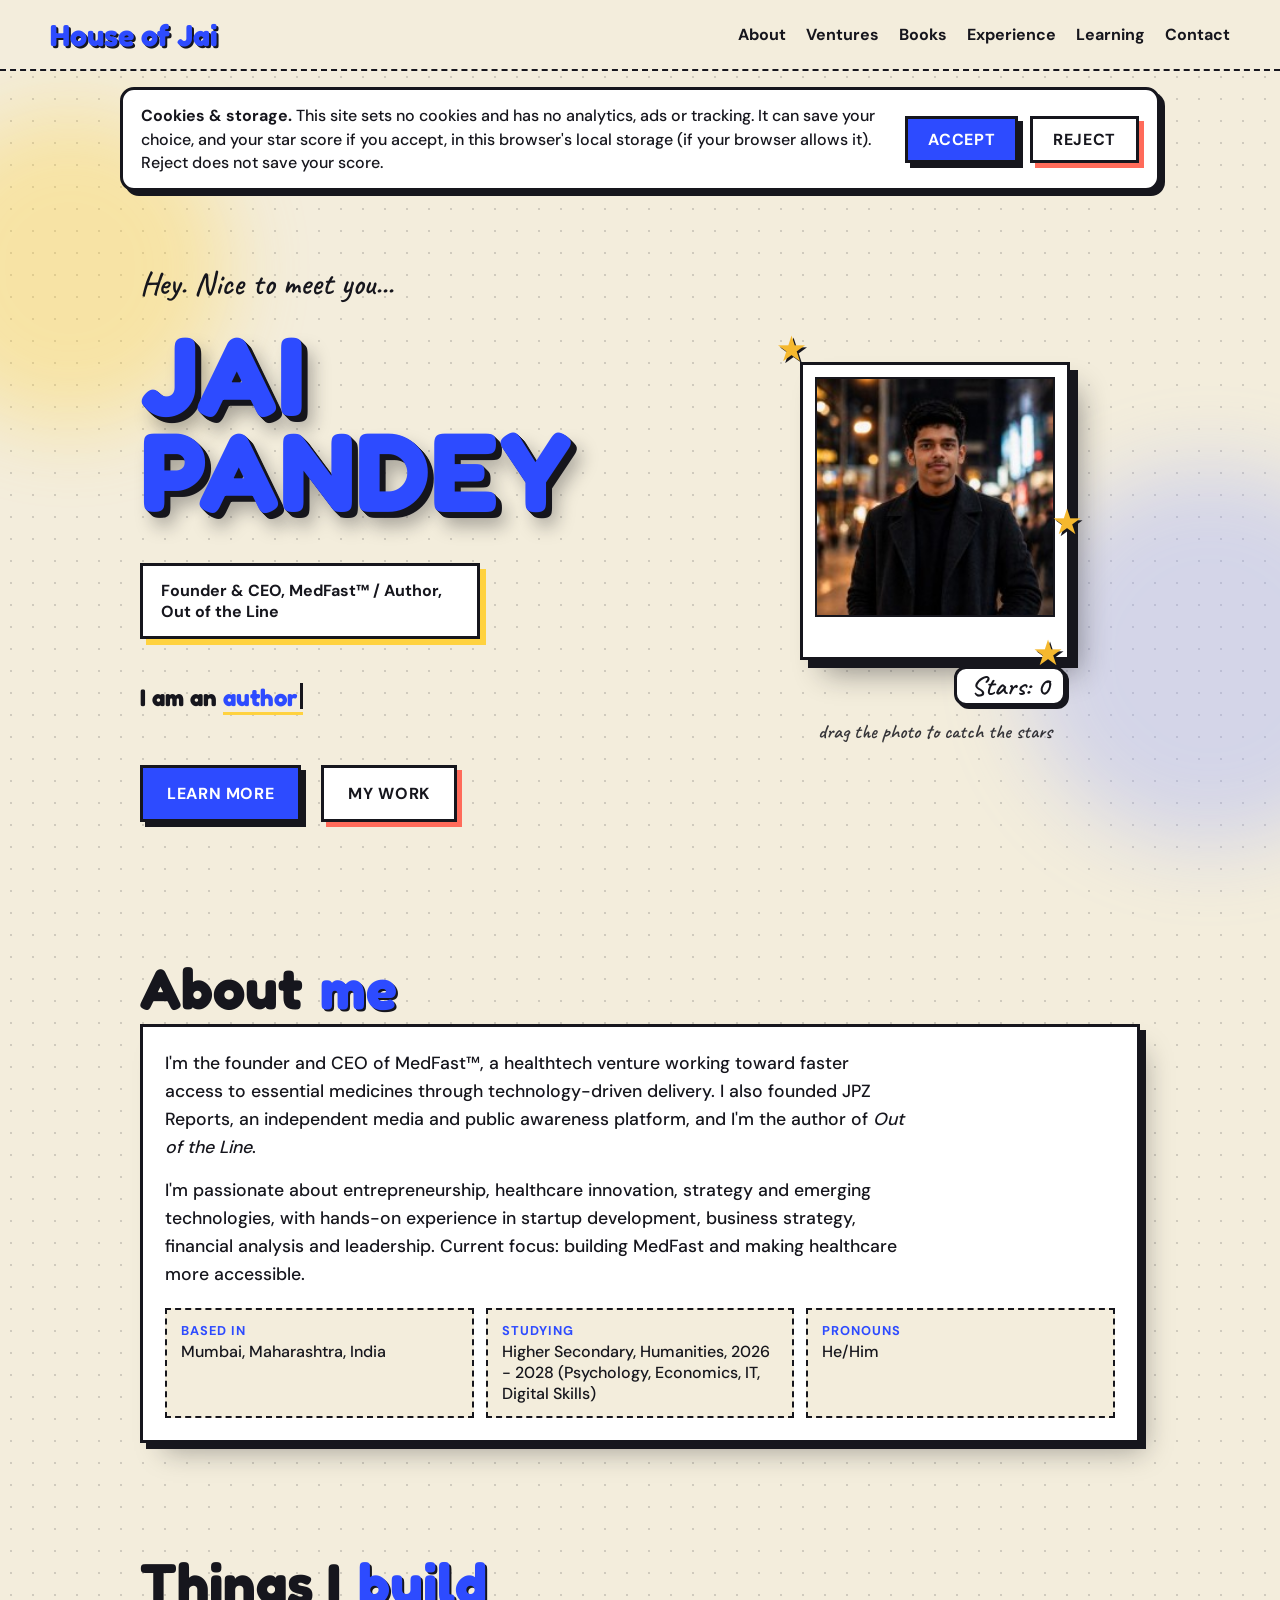
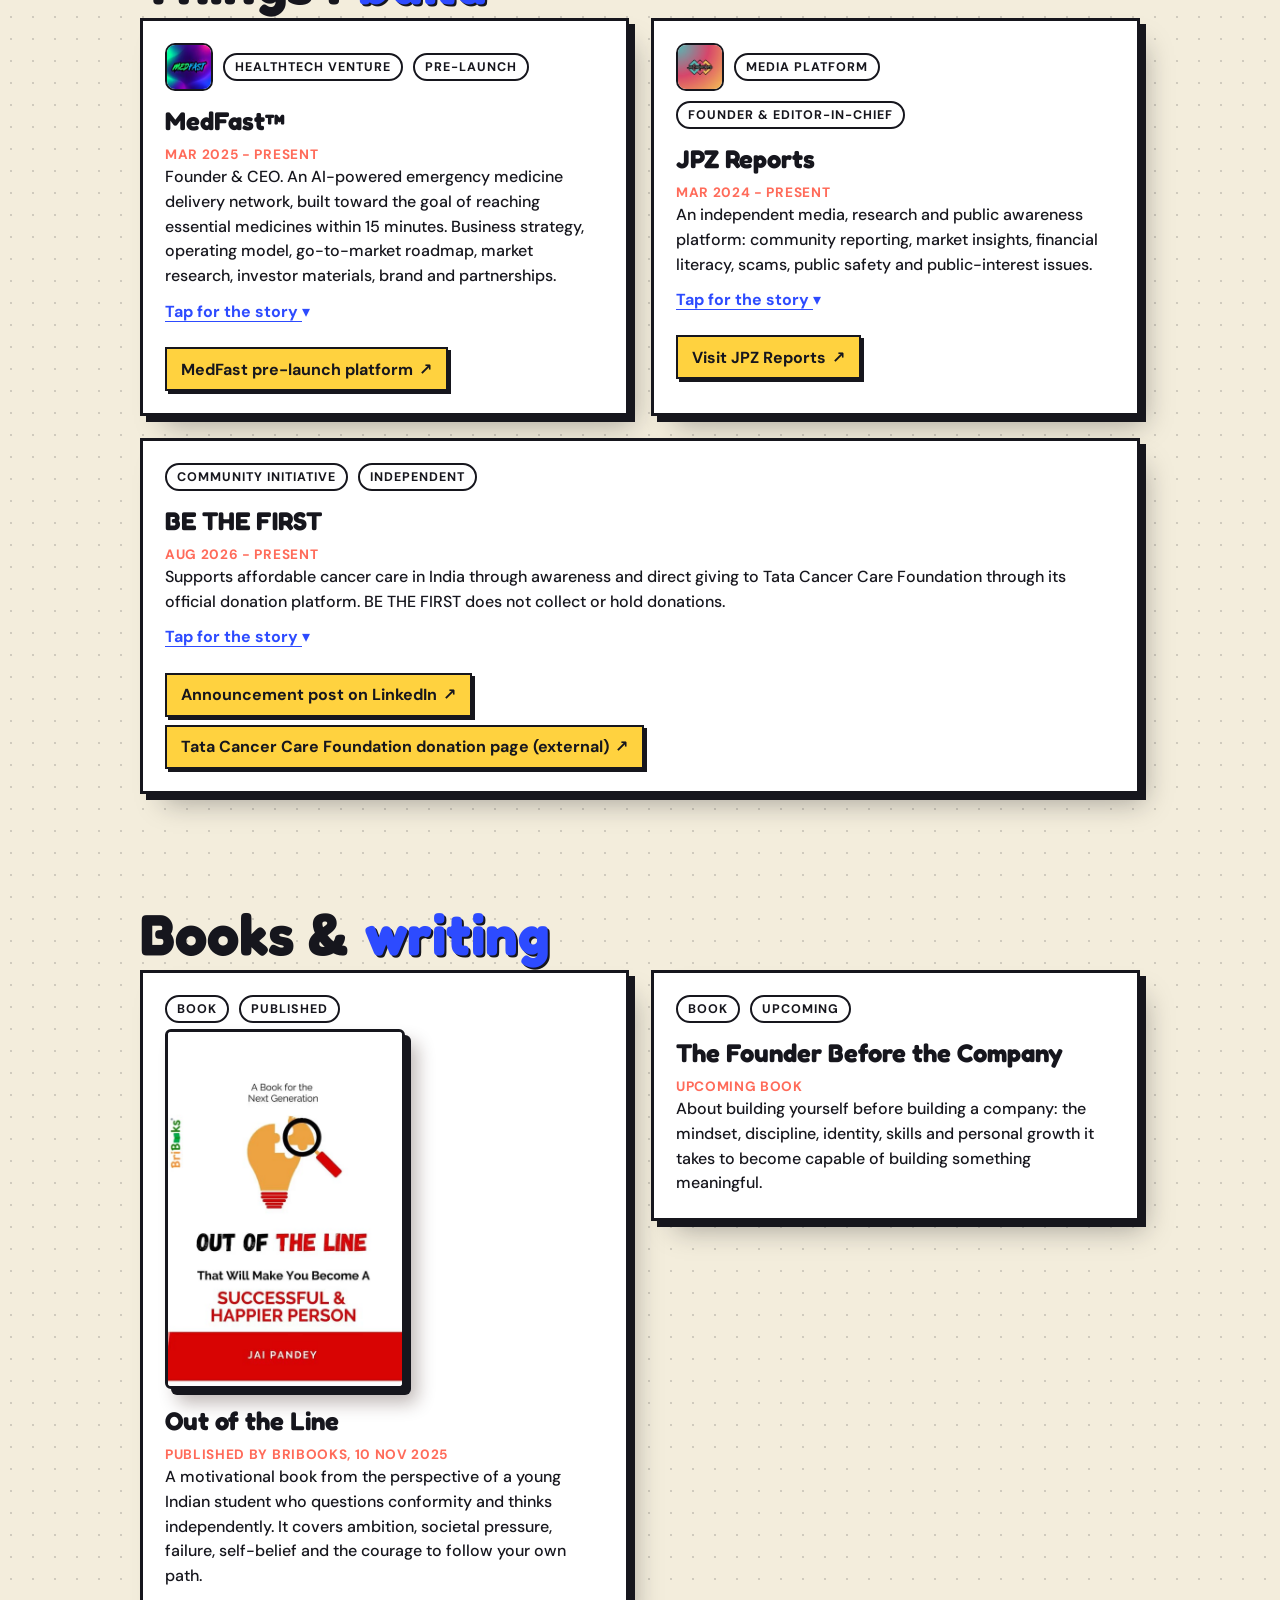
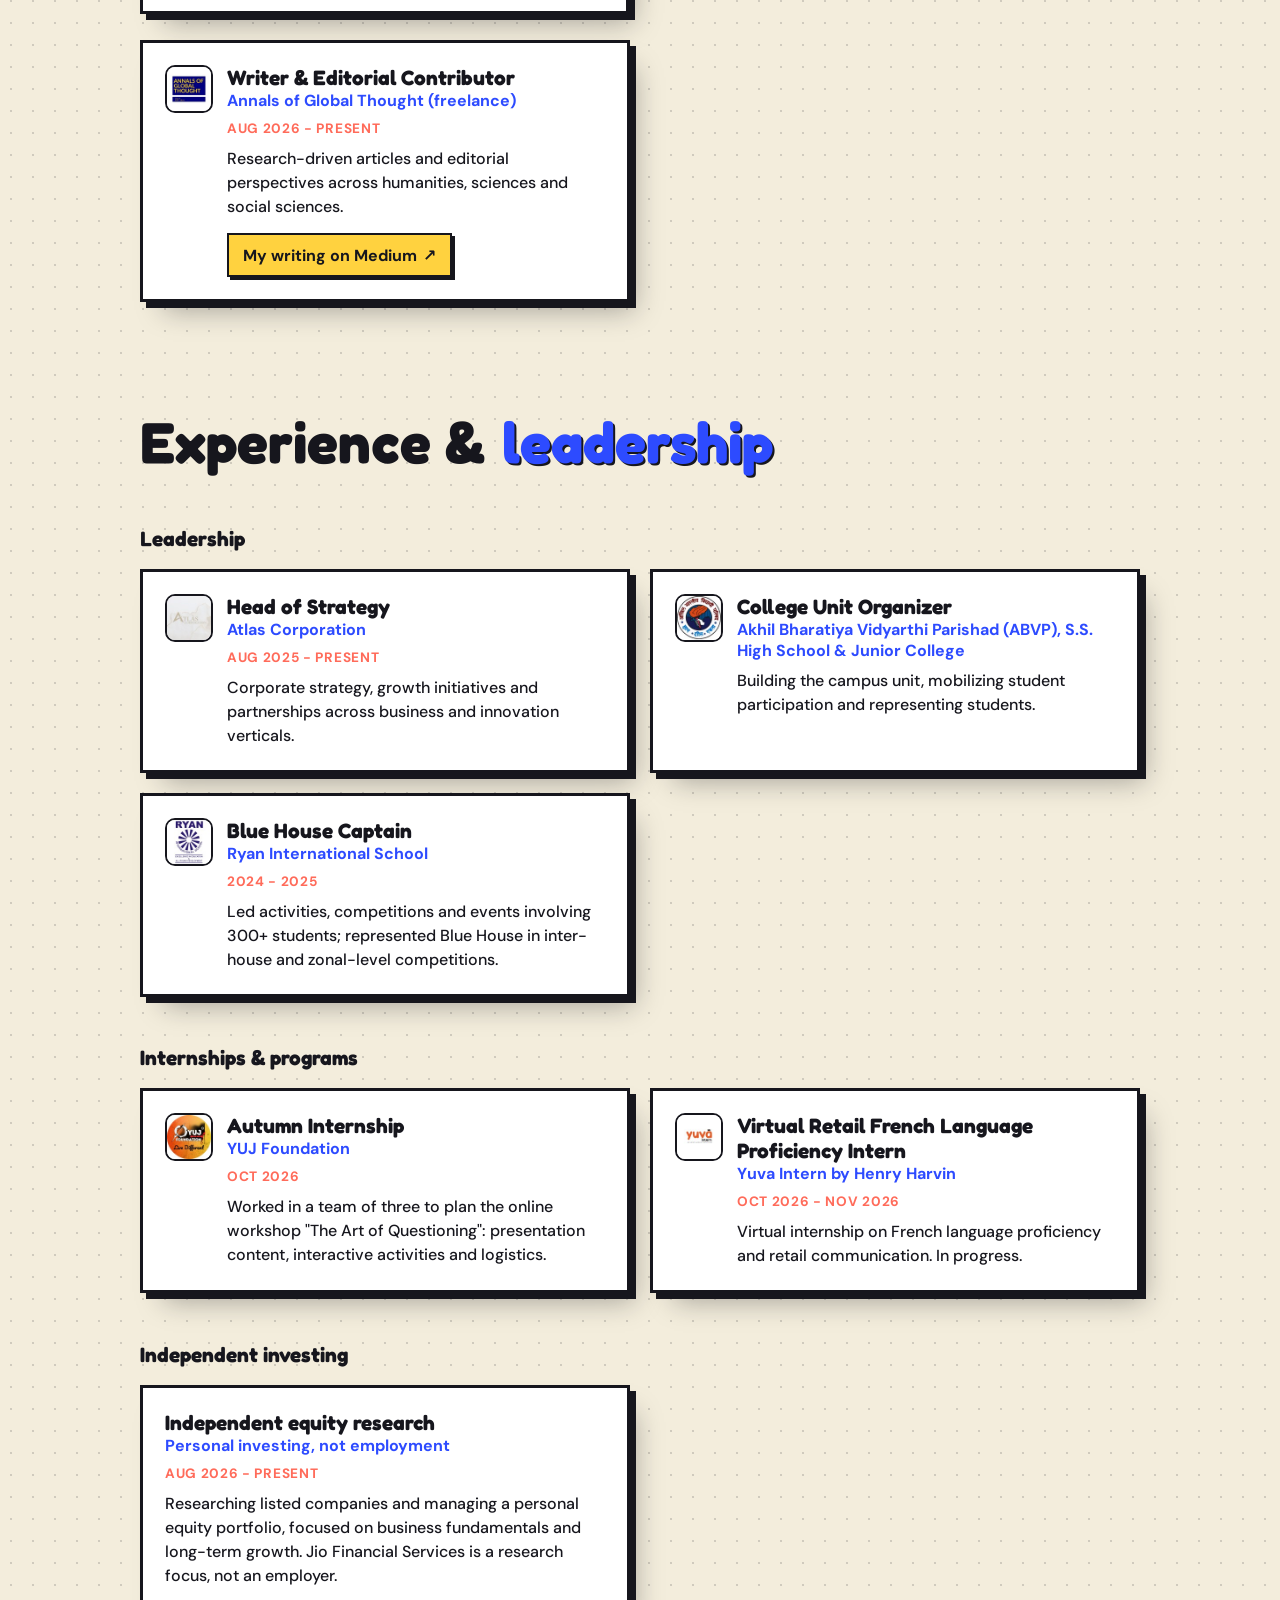
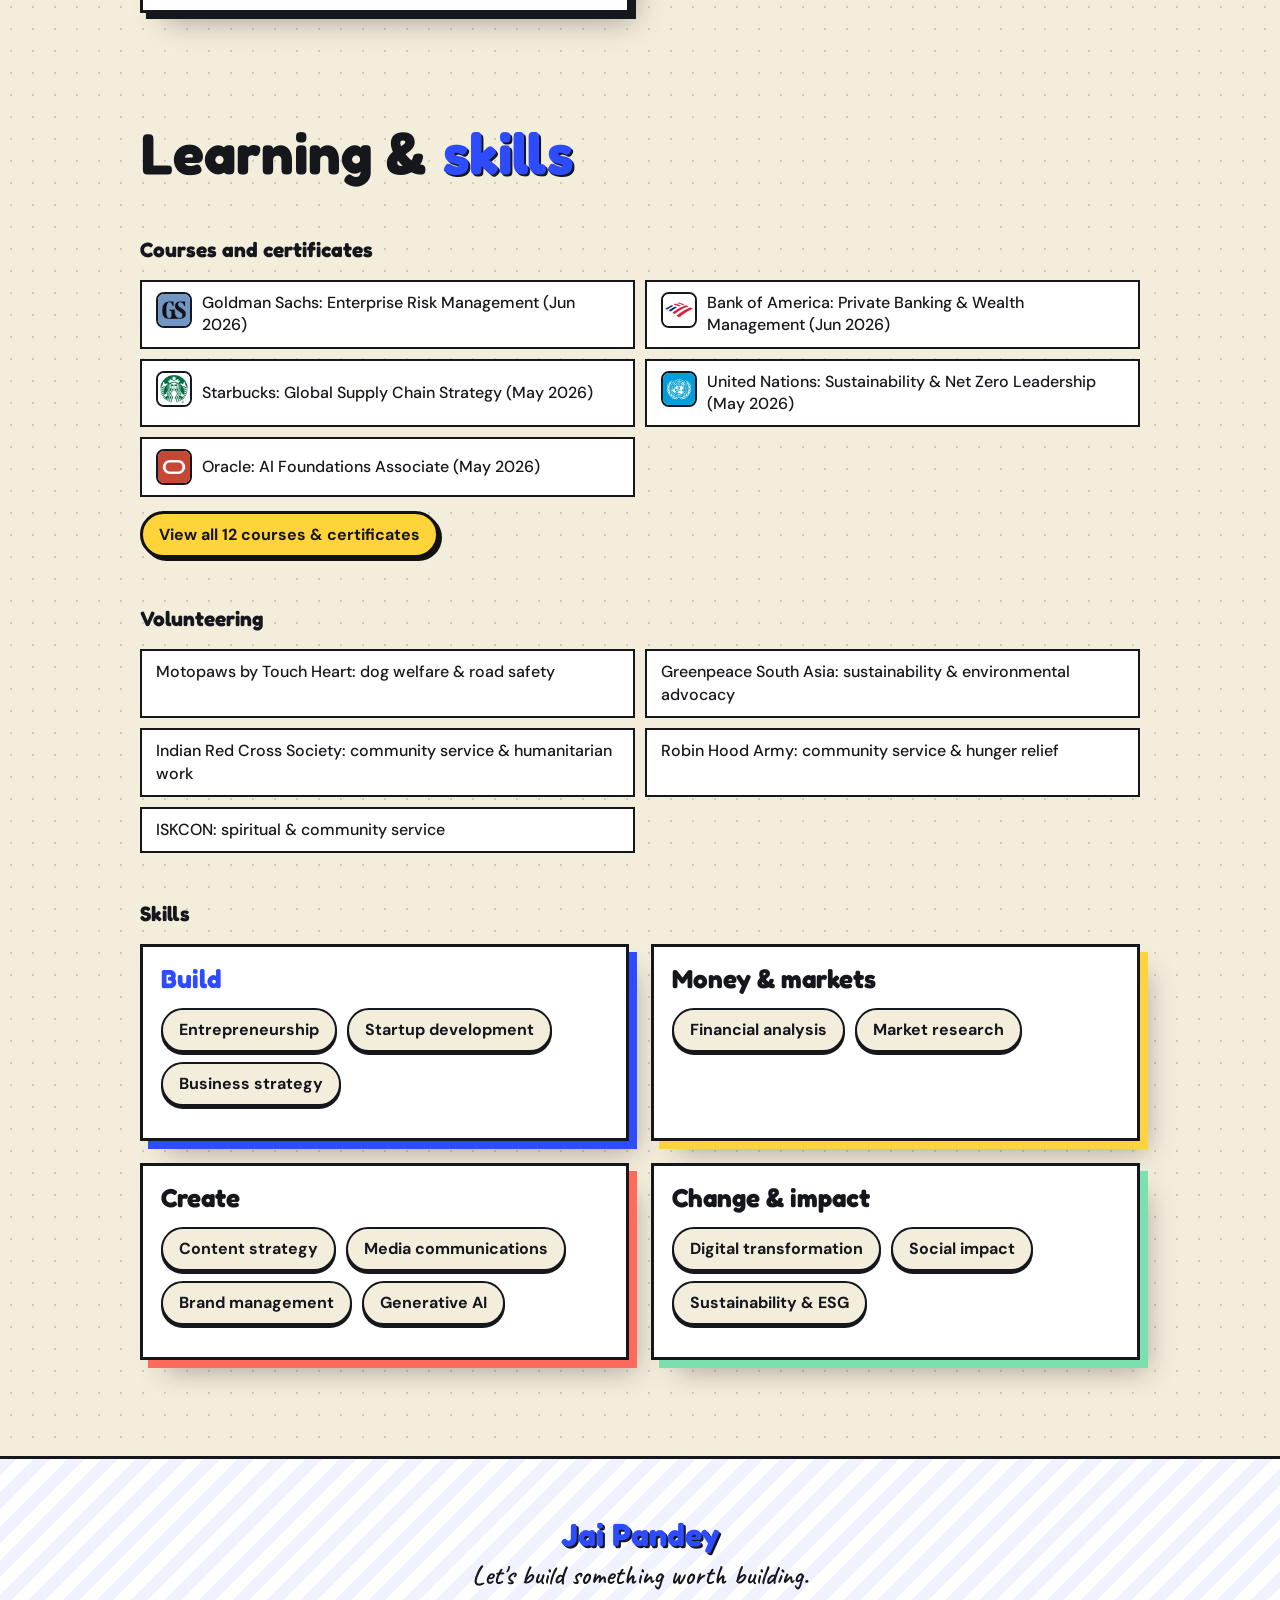
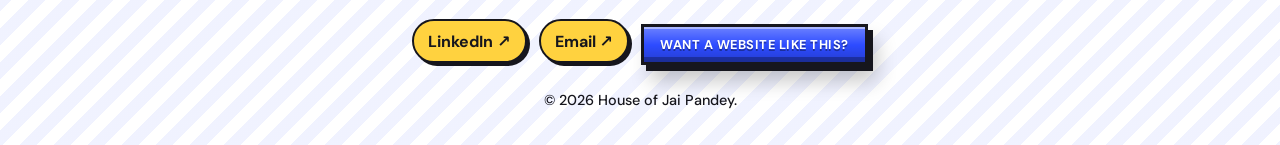
==== index.html @ 03fa1f5c "Update index.html" ====
<!doctype html><html lang="en"><head><meta charset="utf-8"><meta name="viewport" content="width=device-width,initial-scale=1"><title>House of Jai Pandey</title><meta name="description" content="Founder &amp; CEO of MedFast. Author of Out of the Line. Strategy, writing and ventures."><meta property="og:type" content="website"><meta property="og:url" content="https://ijaipandey.github.io/"><meta property="og:title" content="House of Jai Pandey"><meta property="og:description" content="Founder &amp; CEO of MedFast. Author of Out of the Line. Strategy, writing and ventures."><meta property="og:image" content="https://ijaipandey.github.io/2-og-square.jpg"><meta property="og:image:width" content="1200"><meta property="og:image:height" content="1200"><meta property="og:image:type" content="image/jpeg"><meta property="og:image:alt" content="Jai Pandey, House of Jai"><meta name="twitter:card" content="summary"><meta name="twitter:title" content="House of Jai Pandey"><meta name="twitter:description" content="Founder &amp; CEO of MedFast. Author of Out of the Line. Strategy, writing and ventures."><meta name="twitter:image" content="https://ijaipandey.github.io/2-og-square.jpg"><link rel="stylesheet" href="2-festival-v9.css"><link rel="icon" type="image/png" href="1-favicon.png"><link rel="canonical" href="https://ijaipandey.github.io/"><script type="application/ld+json">{"@context":"https://schema.org","@type":"Person","name":"Jai Pandey","url":"https://ijaipandey.github.io/","jobTitle":"Founder & CEO, MedFast","description":"Founder & CEO of MedFast. Author of Out of the Line. Strategy, writing and ventures.","sameAs":["https://www.linkedin.com/in/ijaipandey/"]}</script><style>.hj-badge.hj-inline{position:static;animation:none;transform:none;margin:6px 0 0;display:inline-flex;font-size:.8rem;min-height:40px;padding:9px 16px}.hj-badge.hj-inline::after{display:none}.hj-badge.hj-inline:hover,.hj-badge.hj-inline:active{transform:none}.pf-contact{flex-wrap:wrap;align-items:center}</style></head><body><div id="root"><div style="position:absolute;width:1px;height:1px;overflow:hidden;clip:rect(0 0 0 0);white-space:nowrap"><h1>Jai Pandey</h1><p>Founder &amp; CEO, MedFast. Author, Out of the Line.</p><p>I'm the founder and CEO of MedFast, a healthtech venture working toward faster access to essential medicines through technology-driven delivery. I also founded JPZ Reports, an independent media and public awareness platform, and I'm the author of Out of the Line.</p><p>Based in Mumbai, Maharashtra, India.</p><a href="https://www.linkedin.com/in/ijaipandey/">LinkedIn</a> <a href="websites.html">Websites by Jai</a></div></div><script src="1-festival-v9.js"></script></body></html>
---- 2-festival-v9.css ----
@font-face{font-family:Caveat;font-weight:600;font-style:normal;font-display:swap;src:url("./assets/Caveat-600-P25GCNZB.woff2") format("woff2")}@font-face{font-family:DM Sans;font-weight:500;font-style:normal;font-display:swap;src:url("./assets/DMSans-500-X7UMQEPN.woff2") format("woff2")}@font-face{font-family:DM Sans;font-weight:700;font-style:normal;font-display:swap;src:url("./assets/DMSans-700-X7UMQEPN.woff2") format("woff2")}@font-face{font-family:Fredoka;font-weight:700;font-style:normal;font-display:swap;src:url("./assets/Fredoka-700-457OFEIL.woff2") format("woff2")}html,body,#root{margin:0;min-height:100%}:root{--cream:#f3eddc;--ink:#16161d;--blue:#2d4bff;--yellow:#ffd23f;--coral:#ff6b5a;--mint:#7be0b0}body{background:var(--cream)}.pf{font-family:DM Sans,system-ui,sans-serif;font-weight:500;color:var(--ink);background-color:var(--cream);background-image:radial-gradient(rgba(22,22,29,.16) 1.2px,transparent 1.2px);background-size:22px 22px;min-height:100vh;overflow-x:hidden}.pf *{box-sizing:border-box}.pf h1,.pf h2,.pf h3,.pf p{margin:0}.pf-hand{font-family:Caveat,cursive;font-weight:600;font-size:2rem}.pf-top{position:sticky;top:0;z-index:5;display:flex;align-items:center;justify-content:space-between;gap:12px;padding:10px 18px;background:var(--cream);border-bottom:2px dashed var(--ink)}.pf-logo{font-family:Fredoka,sans-serif;font-weight:700;font-size:1.7rem;color:var(--blue);text-shadow:2px 2px 0 var(--ink);transform:rotate(-3deg)}.pf-top nav{display:flex;flex-wrap:wrap;gap:0}.pf-navlink{font:inherit;font-weight:700;background:none;border:0;padding:10px;border-radius:99px;cursor:pointer;color:var(--ink);min-height:44px;white-space:nowrap}.pf-navlink:hover{background:var(--ink);color:var(--cream)}.pf-hero{max-width:1040px;margin:0 auto;padding:48px 20px 64px;display:grid;gap:36px;align-items:center}.pf-name{font-family:Fredoka,sans-serif;font-weight:700;line-height:.86;font-size:clamp(3.4rem,15vw,7rem);color:var(--blue);text-shadow:4px 4px 0 var(--ink);transform:rotate(-3deg);margin:14px 0 26px;display:flex;flex-direction:column;letter-spacing:.01em}.pf-name span:last-child{margin-left:8%}.pf-chip{display:inline-block;background:#fff;border:3px solid var(--ink);box-shadow:6px 6px 0 var(--yellow);padding:14px 18px;font-weight:700;max-width:280px}.pf-cta{display:flex;flex-wrap:wrap;gap:18px;margin:48px 0 18px}.pf-btn{font:inherit;font-weight:700;text-transform:uppercase;letter-spacing:.04em;padding:15px 24px;min-height:48px;border:3px solid var(--ink);cursor:pointer;transition:transform .12s,box-shadow .12s;transform:rotate(-1.2deg)}.pf-solid{background:var(--blue);color:#fff;box-shadow:5px 5px 0 var(--ink)}.pf-ghost{background:#fff;color:var(--ink);box-shadow:5px 5px 0 var(--coral);transform:rotate(1deg)}.pf-btn:hover{transform:translate(-2px,-2px) rotate(0);box-shadow:8px 8px 0 var(--ink)}.pf-btn:focus-visible,.pf-navlink:focus-visible{outline:3px solid var(--coral);outline-offset:2px}.pf-small{font-size:1.5rem;margin-left:40px}.pf-photo-wrap{position:relative;justify-self:center;width:min(78vw,340px)}.pf-photo{background:#fff;padding:12px 12px 40px;border:3px solid var(--ink);box-shadow:10px 10px 0 var(--ink);transform:rotate(3deg)}.pf-photo-in{aspect-ratio:4/5;background:repeating-linear-gradient(45deg,var(--yellow) 0 14px,#ffe27a 14px 28px);display:flex;flex-direction:column;align-items:center;justify-content:center;gap:6px;border:2px solid var(--ink)}.pf-photo-in b{font-family:Fredoka,sans-serif;font-size:5rem;color:var(--ink)}.pf-photo-in span{font-family:Caveat,cursive;font-size:1.5rem}.pf-star{position:absolute;font-style:normal;font-size:3rem;color:var(--coral);text-shadow:2px 2px 0 var(--ink)}.s1{top:-22px;left:-18px}.s2{bottom:-14px;right:-16px;color:var(--blue)}.pf-sec{max-width:1040px;margin:0 auto;padding:56px 20px;scroll-margin-top:70px}.pf-h{font-family:Fredoka,sans-serif;font-weight:700;font-size:clamp(2.2rem,8vw,3.6rem);line-height:1;margin-bottom:48px;padding-bottom:6px;transform:rotate(-1.5deg)}.pf-h em{font-style:normal;color:var(--blue);text-shadow:2px 2px 0 var(--ink);margin-left:.3em}.pf-card{background:#fff;border:3px solid var(--ink);box-shadow:6px 6px 0 var(--ink);padding:22px}.pf-about p{font-size:1.1rem;line-height:1.6;margin-bottom:14px;max-width:62ch}.pf-facts{display:grid;gap:12px;margin-top:20px}.pf-facts div{background:var(--cream);border:2px dashed var(--ink);padding:12px 14px;display:flex;flex-direction:column;gap:2px}.pf-facts b{font-size:.8rem;text-transform:uppercase;letter-spacing:.08em;color:var(--blue)}.pf-roles{list-style:none;margin:0;padding:0;display:grid;gap:20px}.pf-role{display:flex;gap:18px;align-items:flex-start;transform:rotate(var(--tilt))}.pf-num{font-family:Fredoka,sans-serif;font-weight:700;font-size:2rem;color:var(--coral);text-shadow:2px 2px 0 var(--ink)}.pf-role h3{font-family:Fredoka,sans-serif;font-size:1.3rem}.pf-org{color:var(--blue);font-weight:700;margin-top:2px}.pf-role p+p{margin-top:8px;line-height:1.5}.pf-grid{display:grid;gap:22px}.pf-proj h3{font-family:Fredoka,sans-serif;font-size:1.6rem;margin:14px 0 8px}.pf-proj p{line-height:1.55}.pf-proj-top{display:flex;justify-content:space-between;gap:8px}.pf-tag,.pf-status{font-size:.78rem;font-weight:700;text-transform:uppercase;letter-spacing:.08em;border:2px solid var(--ink);padding:4px 10px;border-radius:99px;background:#fff}.c-blue{box-shadow:6px 6px 0 var(--blue)}.c-yellow{box-shadow:6px 6px 0 var(--yellow)}.c-coral{box-shadow:6px 6px 0 var(--coral)}.c-mint{box-shadow:6px 6px 0 var(--mint)}.pf-skills{list-style:none;padding:0;margin:0;display:flex;flex-wrap:wrap;gap:14px}.pf-skills li{background:#fff;border:3px solid var(--ink);padding:10px 16px;font-weight:700;box-shadow:4px 4px 0 var(--yellow);transform:rotate(var(--tilt))}.pf-skills li:nth-child(3n){box-shadow:4px 4px 0 var(--coral)}.pf-skills li:nth-child(3n+1){box-shadow:4px 4px 0 var(--blue)}.pf-foot{margin-top:40px;border-top:3px solid var(--ink);padding:56px 20px 36px;text-align:center;background-color:#fff;background-image:repeating-linear-gradient(135deg,rgba(45,75,255,.07) 0 12px,transparent 12px 24px);scroll-margin-top:60px}.pf-foot-title{font-family:Fredoka,sans-serif;font-weight:700;font-size:2rem;color:var(--blue);text-shadow:2px 2px 0 var(--ink);display:flex;flex-direction:column;align-items:center;gap:4px}.pf-foot-title .pf-hand{color:var(--ink);text-shadow:none;font-size:1.7rem}.pf-contact{display:flex;flex-wrap:wrap;justify-content:center;gap:12px;margin:26px 0}.pf-todo{border:2px dashed var(--coral);padding:10px 16px;border-radius:99px;background:var(--cream)}.pf-copy{font-size:.9rem}@media(min-width:800px){.pf-hero{grid-template-columns:1.15fr .85fr;padding-top:72px}.pf-facts{grid-template-columns:repeat(3,1fr)}.pf-grid{grid-template-columns:1fr 1fr}.pf-grid>:nth-child(3):last-child{grid-column:span 2}.pf-roles{grid-template-columns:1fr 1fr}.pf-top{padding:12px 40px}}@media(max-width:520px){.pf-top{padding:8px 12px}.pf-small{margin-left:0}}.pf .pf-sub{font-family:Fredoka,sans-serif;font-size:1.3rem;margin:48px 0 18px}.pf-when{font-size:.85rem;font-weight:700;color:var(--coral);margin:2px 0 8px;text-transform:uppercase;letter-spacing:.05em}.pf-gap{margin-top:26px}.pf-list{list-style:none;padding:0;margin:0;display:grid;gap:10px}.pf-list li{background:#fff;border:2px solid var(--ink);padding:10px 14px;line-height:1.4}@media(min-width:800px){.pf-list{grid-template-columns:1fr 1fr}}.pf-roles{grid-template-columns:1fr}@media(min-width:800px){.pf-roles{grid-template-columns:1fr 1fr}}.pf-chip{max-width:340px}.pf-photo-in{touch-action:none}.pf-drag{cursor:grab;touch-action:none;user-select:none;transition:transform .5s cubic-bezier(.3,1.6,.5,1)}.pf-drag.is-on{cursor:grabbing;transition:none;z-index:4}.pf-photo-wrap .pf-star{font-style:normal}.pf-star.pf-drag{position:absolute}.pf-star{animation:pf-wiggle 3s ease-in-out infinite}.s2{animation-delay:-1.4s}.pf-photo{animation:pf-float 5s ease-in-out infinite}.pf-hint{position:absolute;right:-6px;top:-34px;font-size:1.4rem;transform:rotate(8deg);margin:0;animation:pf-wiggle 2.4s ease-in-out infinite}.pf-name span{display:inline-block;animation:pf-pop .8s cubic-bezier(.3,1.6,.5,1) both}.pf-name span:last-child{animation-delay:.15s}.pf-hero-text>*{animation:pf-rise .7s ease both}.pf-hero-text>:nth-child(3){animation-delay:.25s}.pf-hero-text>:nth-child(4){animation-delay:.35s}.pf-hero-text>:nth-child(5){animation-delay:.45s}.pf-ticker{overflow:hidden;border-block:3px solid var(--ink);background:var(--yellow);transform:rotate(-1deg);margin:6px -10px}.pf-track{display:flex;width:max-content;animation:pf-scroll 34s linear infinite}.pf-track span{font-family:Fredoka,sans-serif;font-weight:700;font-size:1.15rem;padding:12px 22px;white-space:nowrap}.pf-track i{font-style:normal;color:var(--blue);margin-left:22px}.rv{opacity:0;transform:translateY(26px) scale(.98);transition:opacity .6s ease,transform .6s cubic-bezier(.2,.9,.3,1.2)}.rv.in{opacity:1;transform:none}.pf-role.rv.in,.pf-skills li.rv.in{transform:rotate(var(--tilt))}.pf-card{transition:opacity .6s ease,transform .25s ease,box-shadow .25s ease}.pf-proj.in:hover,.pf-role.in:hover{transform:translate(-3px,-3px) rotate(0);box-shadow:10px 10px 0 var(--ink)}.pf-skills li{transition:transform .2s}.pf-skills li.in:hover{transform:translateY(-4px) rotate(0)}@keyframes pf-float{0%,to{transform:rotate(3deg) translateY(0)}50%{transform:rotate(1.5deg) translateY(-12px)}}@keyframes pf-wiggle{0%,to{rotate:-8deg}50%{rotate:12deg}}@keyframes pf-pop{0%{opacity:0;transform:translateY(40px) scale(.8) rotate(-6deg)}to{opacity:1;transform:none}}@keyframes pf-rise{0%{opacity:0;transform:translateY(18px)}to{opacity:1;transform:none}}@keyframes pf-scroll{to{transform:translate(-50%)}}@media(prefers-reduced-motion:reduce){.pf *,.pf-track{animation:none!important;transition:none!important}.rv{opacity:1;transform:none}}.pf-links{display:flex;flex-direction:column;gap:8px;margin-top:14px;align-items:flex-start}.pf-link{display:inline-flex;align-items:center;gap:6px;min-height:44px;padding:8px 14px;font-weight:700;color:var(--ink);background:var(--yellow);border:2px solid var(--ink);box-shadow:3px 3px 0 var(--ink);text-decoration:none;transition:transform .15s,box-shadow .15s}.pf-link:hover{transform:translate(-2px,-2px);box-shadow:5px 5px 0 var(--ink)}.pf-link:focus-visible{outline:3px solid var(--coral);outline-offset:2px}.pf-link-pill{border-radius:99px}.pf-prog{position:fixed;top:0;left:0;right:0;height:5px;background:linear-gradient(90deg,var(--blue),var(--coral),var(--yellow));transform-origin:0 50%;z-index:20}.pf-blob{position:fixed;border-radius:50%;filter:blur(40px);opacity:.35;z-index:0;pointer-events:none;animation:pf-drift 14s ease-in-out infinite}.b1{width:320px;height:320px;background:var(--yellow);top:12%;left:-90px}.b2{width:380px;height:380px;background:#9aa9ff;bottom:6%;right:-120px;animation-delay:-6s}.pf-top,.pf-hero,.pf-sec,.pf-ticker,.pf-counts,.pf-foot{position:relative;z-index:1}.pf-top{position:sticky}@keyframes pf-drift{0%,to{transform:translate(0)}50%{transform:translate(40px,-50px)}}button.pf-logo{background:none;border:0;cursor:pointer;padding:6px 10px;min-height:44px}.pf-iam{font-family:Fredoka,sans-serif;font-weight:700;font-size:1.5rem;margin-top:18px;min-height:2em}.pf-typer{color:var(--blue);border-bottom:3px solid var(--yellow)}.pf-caret{display:inline-block;width:3px;height:1.1em;background:var(--ink);margin-left:3px;vertical-align:-3px;animation:pf-blink .8s steps(1) infinite}@keyframes pf-blink{50%{opacity:0}}.pf-counts{max-width:1040px;margin:36px auto 0;padding:0 20px;display:grid;grid-template-columns:1fr 1fr;gap:16px}.pf-count{background:#fff;border:3px solid var(--ink);box-shadow:5px 5px 0 var(--coral);padding:16px;text-align:center}.pf-count b{display:block;font-family:Fredoka,sans-serif;font-size:3rem;line-height:1;color:var(--blue);text-shadow:2px 2px 0 var(--ink)}.pf-count span{font-weight:700;font-size:.9rem}@media(min-width:800px){.pf-counts{grid-template-columns:repeat(4,1fr)}}.pf-proj{transition:transform .2s ease-out,box-shadow .25s ease,opacity .6s ease;will-change:transform}.pf-more{font:inherit;font-weight:700;background:none;border:0;padding:10px 0;min-height:44px;cursor:pointer;color:var(--blue);text-decoration:underline;text-underline-offset:4px}.pf-more span{display:inline-block;transition:transform .25s}.pf-more span.up{transform:rotate(180deg)}.pf-reveal{display:grid;grid-template-rows:0fr;transition:grid-template-rows .4s ease}.pf-reveal.open{grid-template-rows:1fr}.pf-reveal>ul{overflow:hidden;margin:0;padding:0 0 0 20px;line-height:1.55}.pf-reveal.open>ul{padding-bottom:8px}.pf-conf{position:fixed;z-index:30;font-style:normal;font-size:1.6rem;pointer-events:none;animation:pf-conf 1.1s ease-out forwards;text-shadow:1px 1px 0 var(--ink)}@keyframes pf-conf{to{transform:translate(var(--dx),var(--dy)) rotate(360deg);opacity:0}}.pf .pf-sub{position:relative}.pf-hero-text>:nth-child(6){animation-delay:.55s}.pf-hero-text>*{animation-duration:.5s}.pf-logo-img{width:48px;height:48px;object-fit:cover;border:2px solid var(--ink);border-radius:10px;background:#fff;flex:none}.pf-role{display:flex;gap:14px;align-items:flex-start}.pf-cert{display:flex;gap:10px;align-items:center}.pf-cert .pf-logo-img{width:36px;height:36px;border-radius:8px}.pf-proj-top{align-items:center;gap:10px}.pf-proj-top .pf-logo-img{margin-right:auto}.pf-logo,.pf-name,.pf-btn,.pf-ghost,.pf-photo,.pf-h,.pf-role,.pf-skills li,.pf-ticker,.pf-role.rv.in,.pf-skills li.rv.in{transform:none}.pf-name span:last-child{margin-left:0}.pf-ticker{margin:6px 0}.pf-btn:hover{transform:translateY(-2px)}.pf-proj.in:hover,.pf-role.in:hover{transform:translateY(-3px)}.pf-skills li.in:hover{transform:translateY(-4px)}.pf-photo{animation:pf-bob 4.5s ease-in-out infinite}@keyframes pf-bob{0%,to{transform:translateY(0)}50%{transform:translateY(-8px)}}.pf-hero{align-items:center;justify-items:stretch}.pf-photo-wrap{margin:10px auto 18px}.pf-role .pf-logo-img,.pf-cert .pf-logo-img,.pf-proj-top .pf-logo-img{align-self:flex-start}.pf-cert{align-items:center}.pf-hint{top:-30px;right:4px;transform:none}.pf-proj-top{flex-wrap:wrap;justify-content:flex-start}.pf-proj-top .pf-logo-img{margin-right:0}.pf-tag,.pf-status{white-space:nowrap}.pf-chat,.pf-meet{max-width:640px}.pf-meet{margin-top:26px;display:grid;gap:12px}.pf-chat-note{font-size:.9rem;color:#4a4a55;line-height:1.4}.pf-chat-log{height:240px;overflow-y:auto;display:flex;flex-direction:column;gap:10px;margin:14px 0;padding:4px}.pf-msg{max-width:88%;padding:10px 14px;border:2px solid var(--ink);line-height:1.45;overflow-wrap:anywhere}.pf-msg.bot{align-self:flex-start;background:var(--cream)}.pf-msg.me{align-self:flex-end;background:var(--yellow)}.pf-chips{display:flex;flex-wrap:wrap;gap:8px;margin-bottom:12px}.pf-chipbtn{font:inherit;font-weight:700;font-size:.85rem;min-height:44px;padding:8px 14px;border:2px solid var(--ink);border-radius:99px;background:#fff;cursor:pointer}.pf-chipbtn:hover{background:var(--ink);color:var(--cream)}.pf-chat-form{display:flex;gap:10px}.pf-chat-form input,.pf-meet input{font:inherit;min-height:48px;padding:10px 12px;border:3px solid var(--ink);background:#fff;width:100%;min-width:0}.pf-chat-form .pf-btn{flex:none}.pf-meet label{display:grid;gap:4px;font-weight:700;font-size:.9rem}.pf-draft{background:var(--cream);border:2px dashed var(--ink);padding:12px;line-height:1.5;user-select:all}.pf-chat input:focus-visible,.pf-meet input:focus-visible,.pf-chipbtn:focus-visible{outline:3px solid var(--coral);outline-offset:2px}.pf-photo-wrap{width:min(70vw,270px)}.pf-photo-in.pf-has-photo{aspect-ratio:1/1;background:#fff;display:block;padding:0;overflow:hidden}.pf-has-photo img{display:block;width:100%;height:100%;object-fit:cover}.pf-vall{margin-top:14px}.pf-vall summary{cursor:pointer;display:inline-block;font-weight:700;padding:10px 16px;border:3px solid #111;border-radius:999px;background:#ffd43b;box-shadow:3px 3px #111;list-style:none}.pf-vall summary::-webkit-details-marker{display:none}.pf-vall[open] summary{margin-bottom:14px}.pf-vall .c{display:none}.pf-vall[open] .c{display:inline}.pf-vall[open] .o{display:none}.pf-board{display:grid;grid-template-columns:1fr;gap:22px}@media(min-width:760px){.pf-board{grid-template-columns:1fr 1fr}}.pf-sgroup{border:3px solid var(--ink);padding:18px 18px 20px;background:#fff}.pf-sgroup h4{margin:0 0 14px;font-family:Fredoka,DM Sans,sans-serif;font-size:26px;line-height:1.1}.sg-blue{box-shadow:8px 8px 0 var(--blue)}.sg-yellow{box-shadow:8px 8px 0 var(--yellow)}.sg-coral{box-shadow:8px 8px 0 var(--coral)}.sg-mint{box-shadow:8px 8px 0 var(--mint)}.sg-blue h4{color:var(--blue)}.pf-chips{display:flex;flex-wrap:wrap;gap:10px}.pf-chip2{position:relative;font:inherit;font-weight:700;color:var(--ink);background:var(--cream);border:2.5px solid var(--ink);border-radius:999px;padding:9px 16px;cursor:pointer;min-height:44px;transition:transform .1s ease-out,background-color .1s ease-out,box-shadow .1s ease-out}.sg-blue .pf-chip2:hover,.sg-blue .pf-chip2:focus-visible{background:var(--blue);color:#fff}.sg-yellow .pf-chip2:hover,.sg-yellow .pf-chip2:focus-visible{background:var(--yellow)}.sg-coral .pf-chip2:hover,.sg-coral .pf-chip2:focus-visible{background:var(--coral)}.sg-mint .pf-chip2:hover,.sg-mint .pf-chip2:focus-visible{background:var(--mint)}.pf-chip2:hover,.pf-chip2:focus-visible{transform:translateY(-3px) scale(1.05);box-shadow:0 4px 0 var(--ink);outline:none}.pf-chip2:focus-visible{outline:3px solid var(--ink);outline-offset:2px}.pf-chip2:active{transform:translateY(0) scale(.97);box-shadow:none}.pf-chip2:before,.pf-chip2:after{content:"\2605";position:absolute;top:-10px;font-size:14px;opacity:0;pointer-events:none;color:var(--ink)}.pf-chip2:before{left:12px}.pf-chip2:after{right:12px}.pf-chip2:hover:before,.pf-chip2:hover:after{animation:pf-spark .45s ease-out 1}.pf-chip2.pop:before,.pf-chip2.pop:after{animation:pf-spark .45s ease-out 1}@keyframes pf-spark{0%{opacity:0;transform:translateY(6px) scale(.4) rotate(0)}25%{opacity:1}to{opacity:0;transform:translateY(-14px) scale(1.2) rotate(90deg)}}@media(prefers-reduced-motion:reduce){.pf .pf-chip2{transition:none!important}.pf .pf-chip2:hover,.pf .pf-chip2:focus-visible{transform:none;box-shadow:0 0 0 3px var(--ink)}.pf .pf-chip2:before,.pf .pf-chip2:after{display:none}}.pf-name{text-shadow:1px 1px 0 var(--ink),2px 2px 0 var(--ink),3px 3px 0 var(--ink),4px 4px 0 var(--ink),5px 5px 0 var(--ink),6px 6px 0 var(--ink),10px 14px 18px rgba(22,22,29,.35)}.pf-photo{animation:pf-bob 4.5s ease-in-out infinite;box-shadow:8px 8px 0 var(--ink),16px 20px 28px -8px #16161d73}@keyframes pf-bob{0%,to{translate:0 0}50%{translate:0 -8px}}.pf-card,.pf-sgroup{box-shadow:6px 6px 0 var(--ink),14px 18px 26px -10px #16161d59}.pf-sgroup.sg-blue{box-shadow:8px 8px 0 var(--blue),16px 20px 26px -10px #16161d59}.pf-sgroup.sg-yellow{box-shadow:8px 8px 0 var(--yellow),16px 20px 26px -10px #16161d59}.pf-sgroup.sg-coral{box-shadow:8px 8px 0 var(--coral),16px 20px 26px -10px #16161d59}.pf-sgroup.sg-mint{box-shadow:8px 8px 0 var(--mint),16px 20px 26px -10px #16161d59}.pf .pf-sgroup.rv.in,.pf .pf-role.rv.in,.pf .pf-about.rv.in{transform:perspective(900px) rotateX(var(--rx, 0deg)) rotateY(var(--ry, 0deg));transform-style:preserve-3d;transition:transform .12s ease-out,box-shadow .2s ease}.pf-chip2{box-shadow:0 3px 0 var(--ink);transform:translateZ(18px)}.pf-chip2:hover,.pf-chip2:focus-visible{transform:translateZ(40px) translateY(-4px) scale(1.07);box-shadow:0 8px 0 var(--ink),0 16px 18px -6px #16161d66}.pf-chip2:active{transform:translateZ(10px) translateY(2px) scale(.97);box-shadow:0 1px 0 var(--ink)}.pf-chip2:before,.pf-chip2:after{font-size:18px}@media(prefers-reduced-motion:reduce){.pf .pf-photo{animation:none}.pf .pf-chip2,.pf .pf-chip2:hover,.pf .pf-chip2:focus-visible,.pf .pf-chip2:active{transform:none}.pf .pf-sgroup.rv.in,.pf .pf-role.rv.in,.pf .pf-about.rv.in{transform:none}}.pf-chip2,.pf-sgroup h4{user-select:none;-webkit-user-select:none}:root[data-theme=diwali]{--cream:#fff1d1;--blue:#9b1c3b;--yellow:#ffb703;--coral:#ff7a1a;--mint:#1fb59a;--ink:#2a1209}:root[data-theme=diwali] .pf{background-image:radial-gradient(rgba(180,90,10,.2) 1.2px,transparent 1.2px),radial-gradient(ellipse at 85% 8%,rgba(255,183,3,.35),transparent 45%),radial-gradient(ellipse at 10% 40%,rgba(255,122,26,.18),transparent 50%);background-size:22px 22px,auto,auto}:root[data-theme=diwali] .pf-foot{background-image:repeating-linear-gradient(135deg,rgba(255,122,26,.12) 0 12px,transparent 12px 24px)}.pf-lights{display:flex;justify-content:space-between;padding:0 10px;height:26px;border-bottom:2px solid rgba(42,18,9,.25);background:linear-gradient(var(--cream),rgba(255,241,209,0));overflow:hidden}.pf-lights i{width:10px;height:14px;margin-top:4px;border-radius:50% 50% 55% 55%;background:var(--yellow);box-shadow:0 0 8px 3px #ffb703b3;animation:pf-bulb 3.6s ease-in-out infinite;position:relative}.pf-lights i:nth-child(3n){background:var(--coral);box-shadow:0 0 8px 3px #ff7a1a99}.pf-lights i:nth-child(3n+1){background:#ff4d6d;box-shadow:0 0 8px 3px #ff4d6d80}.pf-lights i:before{content:"";position:absolute;left:50%;top:-4px;width:4px;height:4px;margin-left:-2px;background:var(--ink)}@keyframes pf-bulb{0%,to{opacity:.78}50%{opacity:1}}.pf-diya{width:74px;height:auto;display:block;overflow:visible}.pf-diya.sm{width:52px}.pf-bowl{fill:#c2410c;stroke:var(--ink);stroke-width:3;stroke-linejoin:round}.pf-rim{fill:none;stroke:var(--yellow);stroke-width:3;stroke-linecap:round}.pf-flame{fill:var(--yellow);stroke:var(--ink);stroke-width:2.5;stroke-linejoin:round;transform-origin:32px 24px;animation:pf-flick 2.6s ease-in-out infinite}.pf-flame-in{fill:#fff6c9;transform-origin:32px 23px;animation:pf-flick 2.6s ease-in-out infinite}.pf-glow{fill:#ffb70359;filter:blur(5px);animation:pf-bulb 2.6s ease-in-out infinite}@keyframes pf-flick{0%,to{transform:scale(1) rotate(0)}35%{transform:scale(.96,1.05) rotate(-2deg)}70%{transform:scale(1.03,.97) rotate(2deg)}}.pf-diyas{position:absolute;left:-26px;bottom:-34px;display:flex;align-items:flex-end;gap:6px;z-index:3;pointer-events:none}.pf-foot-diyas{display:flex;justify-content:center;align-items:flex-end;gap:14px;margin-bottom:8px}.pf-shubh{color:#c2410c;margin:0 0 10px}@media(prefers-reduced-motion:reduce){.pf .pf-flame,.pf .pf-flame-in,.pf .pf-glow,.pf .pf-lights i{animation:none}}.pf-burger{display:none;width:48px;height:48px;padding:0;flex-direction:column;align-items:center;justify-content:center;gap:5px;background:var(--cream);border:3px solid var(--ink);border-radius:12px;box-shadow:3px 3px 0 var(--ink);cursor:pointer}.pf-burger i{display:block;width:22px;height:3px;border-radius:2px;background:var(--ink)}.pf-burger:focus-visible{outline:3px solid var(--coral);outline-offset:2px}@media(max-width:799px){.pf-burger{display:flex}.pf-top nav{display:none;position:absolute;top:calc(100% + 2px);right:12px;width:min(240px,calc(100vw - 24px));flex-direction:column;padding:8px;background:var(--cream);border:3px solid var(--ink);border-radius:14px;box-shadow:5px 5px 0 var(--ink)}.pf-top nav.open{display:flex}.pf-top nav .pf-navlink{text-align:left;border-radius:10px;padding:12px 14px;width:100%}}.pf .pf-top{z-index:30}.pf-lights{z-index:29}.pf .pf-hero-text .pf-hand{margin-bottom:18px}.pf .pf-hero-text .pf-name{margin:22px 0 44px}.pf .pf-hero-text .pf-chip{margin-bottom:8px}.pf .pf-hero-text .pf-iam{margin-top:36px;min-height:1.6em}.pf .pf-hero-text .pf-cta{margin:44px 0 18px;gap:20px}.pf-game{position:relative}.pf-gstar{position:absolute;z-index:3;font-style:normal;font-size:2.2rem;line-height:1;color:var(--gold, #f5b82e);text-shadow:2px 2px 0 var(--ink);transition:left 1.4s ease,top 1.4s ease;animation:pf-gfloat 3.4s ease-in-out infinite;pointer-events:none}@keyframes pf-gfloat{0%,to{margin-top:0}50%{margin-top:-8px}}.pf-plus{position:absolute;z-index:6;font-family:Fredoka,sans-serif;font-size:1.5rem;color:var(--ink);text-shadow:1px 1px 0 #fff;pointer-events:none;animation:pf-plusup .9s ease-out forwards}@keyframes pf-plusup{0%{opacity:1;transform:translateY(0)}to{opacity:0;transform:translateY(-46px)}}.pf-score{position:absolute;left:50%;bottom:-44px;transform:translate(-50%);margin:0;font-size:1.7rem;white-space:nowrap;background:#fff;border:3px solid var(--ink);border-radius:12px;box-shadow:3px 3px 0 var(--ink);padding:0 14px}.pf-photo-wrap{margin-bottom:56px}.pf-cookie{position:relative;z-index:2;max-width:1040px;margin:16px auto 0;width:calc(100% - 32px);display:flex;flex-wrap:wrap;align-items:center;gap:14px;padding:14px 18px;background:#fff;border:3px solid var(--ink);border-radius:14px;box-shadow:5px 5px 0 var(--ink)}.pf-cookie p{margin:0;flex:1 1 260px;line-height:1.45}.pf-cookie-btns{display:flex;gap:12px}.pf-cookie-btns .pf-btn{min-height:44px;padding:10px 20px}@media(prefers-reduced-motion:reduce){.pf .pf-gstar,.pf .pf-plus{animation:none;transition:none}}.pf .pf-score{left:auto;right:4px;transform:none;bottom:-46px}.pf .pf-catch{position:absolute;left:0;right:0;bottom:-84px;margin:0;text-align:center;font-size:1.25rem;opacity:.85}.pf .pf-photo-wrap{margin-bottom:92px}.pf .pf-cover{display:block;width:min(100%,240px);height:auto;aspect-ratio:2 / 3;margin:6px 0 16px;border:3px solid var(--ink);border-radius:6px;box-shadow:6px 6px 0 var(--ink),12px 14px 18px #2a12094d;background:#fff}.pf #books .pf-grid{align-items:start}.pf .pf-logo{font-size:1.45rem;white-space:nowrap;line-height:1.1}@media(min-width:800px){.pf .pf-logo{font-size:1.9rem}}@media(max-width:360px){.pf .pf-logo{font-size:1.2rem}}:root[data-theme=christmas]{--cream:#f5f9f4;--blue:#b3122a;--yellow:#f6c945;--coral:#1e7a46;--mint:#8ed1a0;--ink:#13261b}:root[data-theme=christmas] .pf{background-image:radial-gradient(rgba(30,122,70,.18) 1.2px,transparent 1.2px),radial-gradient(ellipse at 85% 8%,rgba(179,18,42,.14),transparent 45%),radial-gradient(ellipse at 10% 40%,rgba(30,122,70,.14),transparent 50%);background-size:22px 22px,auto,auto}:root[data-theme=christmas] .pf-foot{background-image:repeating-linear-gradient(135deg,#b3122a1a 0 12px,#1e7a461a 12px 24px)}:root[data-theme=christmas] .pf-lights i{background:#e63946;box-shadow:0 0 8px 3px #e6394699}:root[data-theme=christmas] .pf-lights i:nth-child(3n){background:#2fa05f;box-shadow:0 0 8px 3px #2fa05f99}:root[data-theme=christmas] .pf-lights i:nth-child(3n+1){background:var(--yellow);box-shadow:0 0 8px 3px #f6c945b3}:root[data-theme=christmas] .pf-shubh{color:#b3122a}.pf-tree{width:62px;height:auto;display:block;overflow:visible}.pf-tree.sm{width:44px}.pf-tleaf{fill:#1e7a46;stroke:var(--ink);stroke-width:2.5;stroke-linejoin:round}.pf-ttrunk{fill:#7a4a21;stroke:var(--ink);stroke-width:2.5}.pf-tstar{fill:var(--yellow);stroke:var(--ink);stroke-width:2;stroke-linejoin:round;animation:pf-bulb 2.6s ease-in-out infinite}.pf-tb1{fill:#e63946;stroke:var(--ink);stroke-width:1.5}.pf-tb2{fill:var(--yellow);stroke:var(--ink);stroke-width:1.5}.pf-snow{position:fixed;inset:0;z-index:40;pointer-events:none;overflow:hidden}.pf-snow i{position:absolute;top:-24px;font-style:normal;color:#fff;text-shadow:0 0 3px rgba(19,38,27,.55),0 0 1px rgba(19,38,27,.8);animation:pf-fall linear infinite;opacity:.9}@keyframes pf-fall{0%{transform:translateY(-6vh) translate(0) rotate(0)}50%{transform:translateY(55vh) translate(18px) rotate(180deg)}to{transform:translateY(112vh) translate(-8px) rotate(360deg)}}@media(prefers-reduced-motion:reduce){.pf .pf-snow i,.pf .pf-tstar{animation:none}.pf-snow i{top:10%}}:root[data-theme=birthday]{--cream:#fff6fb;--blue:#7a3cff;--yellow:#ffc233;--coral:#ff4d8d;--mint:#7fe0c3;--ink:#2a1233}:root[data-theme=birthday] .pf{background-image:radial-gradient(rgba(255,77,141,.18) 1.2px,transparent 1.2px),radial-gradient(ellipse at 85% 8%,rgba(122,60,255,.14),transparent 45%),radial-gradient(ellipse at 10% 40%,rgba(255,194,51,.18),transparent 50%);background-size:22px 22px,auto,auto}:root[data-theme=birthday] .pf-foot{background-image:repeating-linear-gradient(135deg,#ff4d8d1a 0 12px,#7a3cff1a 12px 24px)}:root[data-theme=birthday] .pf-lights i{background:#ff4d8d;box-shadow:0 0 8px 3px #ff4d8d8c}:root[data-theme=birthday] .pf-lights i:nth-child(3n){background:#3fa7ff;box-shadow:0 0 8px 3px #3fa7ff8c}:root[data-theme=birthday] .pf-lights i:nth-child(3n+1){background:var(--yellow);box-shadow:0 0 8px 3px #ffc233b3}:root[data-theme=birthday] .pf-shubh{color:#7a3cff}.pf-balloon{width:46px;height:auto;display:block;overflow:visible}.pf-balloon.sm{width:36px}.pf-confetti i{color:#ff4d8d;text-shadow:none;opacity:.95}.pf-confetti i:nth-child(4n+1){color:#ffc233}.pf-confetti i:nth-child(4n+2){color:#3fa7ff}.pf-confetti i:nth-child(4n+3){color:#7a3cff}.pf-confetti i{opacity:.8}@media(prefers-reduced-motion:reduce){.pf-confetti{display:none}}.hj-badge{position:fixed;right:max(12px,env(safe-area-inset-right));bottom:max(12px,env(safe-area-inset-bottom));z-index:40;display:inline-flex;align-items:center;justify-content:center;text-decoration:none;min-height:44px;padding:11px 18px;font-size:.85rem;transform:rotate(-1.2deg);transition:opacity .15s,transform .15s,box-shadow .15s}.hj-badge:hover{transform:rotate(-1.2deg) translate(2px,2px);box-shadow:3px 3px 0 var(--ink)}.hj-badge:focus-visible{outline:3px solid var(--yellow);outline-offset:3px}.hj-badge.hj-yield{opacity:0;pointer-events:none;transform:translateY(10px) rotate(-1.2deg)}@media print{.hj-badge{display:none}}.hj-badge{overflow:hidden;background-image:linear-gradient(180deg,#ffffff4d,#fff0 52%,#0000002e);box-shadow:inset 0 2px #ffffff73,inset 0 -5px #00000047,5px 6px 0 var(--ink),9px 16px 20px #00000038;text-shadow:0 2px 0 rgba(0,0,0,.35);animation:hj-bob 3.2s ease-in-out infinite}.hj-badge:after{content:"";position:absolute;top:-20%;bottom:-20%;left:-60%;width:38%;background:linear-gradient(100deg,transparent,rgba(255,255,255,.55),transparent);transform:skew(-18deg);animation:hj-shine 5.5s ease-in-out infinite;pointer-events:none}.hj-badge:hover{animation-play-state:paused;transform:rotate(-1.2deg) translate(2px,3px);box-shadow:inset 0 2px #ffffff73,inset 0 -3px #00000047,3px 3px 0 var(--ink),6px 9px 14px #00000038}.hj-badge:active{transform:rotate(-1.2deg) translate(5px,6px);box-shadow:inset 0 3px #00000040,0 0 0 var(--ink)}.hj-badge.hj-yield{animation:none}@keyframes hj-bob{0%,to{transform:translateY(0) rotate(-1.2deg)}50%{transform:translateY(-5px) rotate(-.4deg)}}@keyframes hj-shine{0%,62%{left:-60%}to{left:130%}}@media(prefers-reduced-motion:reduce){.hj-badge,.hj-badge:after{animation:none}}:root[data-theme=thanksgiving]{--cream:#fff3e0;--blue:#8a3a12;--yellow:#f2b134;--coral:#d9631e;--mint:#a8b85a;--ink:#2b160a}:root[data-theme=thanksgiving] .pf{background-image:radial-gradient(rgba(138,58,18,.16) 1.2px,transparent 1.2px),radial-gradient(ellipse at 85% 8%,rgba(242,177,52,.3),transparent 45%),radial-gradient(ellipse at 10% 40%,rgba(217,99,30,.16),transparent 50%);background-size:22px 22px,auto,auto}:root[data-theme=thanksgiving] .pf-foot{background-image:repeating-linear-gradient(135deg,#d9631e1f 0 12px,#8a3a121a 12px 24px)}:root[data-theme=thanksgiving] .pf-lights i{background:#d9631e;box-shadow:0 0 8px 3px #d9631e8c}:root[data-theme=thanksgiving] .pf-lights i:nth-child(3n){background:#8a3a12;box-shadow:0 0 8px 3px #8a3a1280}:root[data-theme=thanksgiving] .pf-lights i:nth-child(3n+1){background:var(--yellow);box-shadow:0 0 8px 3px #f2b134b3}:root[data-theme=thanksgiving] .pf-shubh{color:#8a3a12}.pf-leaves i{width:1.6em;height:1.6em;background:url("data:image/svg+xml;utf8,<svg xmlns='http://www.w3.org/2000/svg' viewBox='0 0 24 24'><path d='M12 2 C19 6 21 14 12 22 C3 14 5 6 12 2 Z' fill='%23d9631e' stroke='%232b160a' stroke-width='1.4'/><path d='M12 5 V21' stroke='%232b160a' stroke-width='1.2' fill='none'/></svg>") center/contain no-repeat;text-shadow:none;opacity:.95}.pf-leaves i:nth-child(3n+1){background-image:url("data:image/svg+xml;utf8,<svg xmlns='http://www.w3.org/2000/svg' viewBox='0 0 24 24'><path d='M12 2 C19 6 21 14 12 22 C3 14 5 6 12 2 Z' fill='%23f2b134' stroke='%232b160a' stroke-width='1.4'/><path d='M12 5 V21' stroke='%232b160a' stroke-width='1.2' fill='none'/></svg>")}.pf-leaves i:nth-child(3n+2){background-image:url("data:image/svg+xml;utf8,<svg xmlns='http://www.w3.org/2000/svg' viewBox='0 0 24 24'><path d='M12 2 C19 6 21 14 12 22 C3 14 5 6 12 2 Z' fill='%23a0451c' stroke='%232b160a' stroke-width='1.4'/><path d='M12 5 V21' stroke='%232b160a' stroke-width='1.2' fill='none'/></svg>")}:root[data-theme=thanksgiving] .pf-leaves{z-index:0}:root[data-theme=thanksgiving] .pf-leaves i{opacity:.75}:root[data-theme=thanksgiving] .pf section,:root[data-theme=thanksgiving] .pf footer{position:relative;z-index:1}
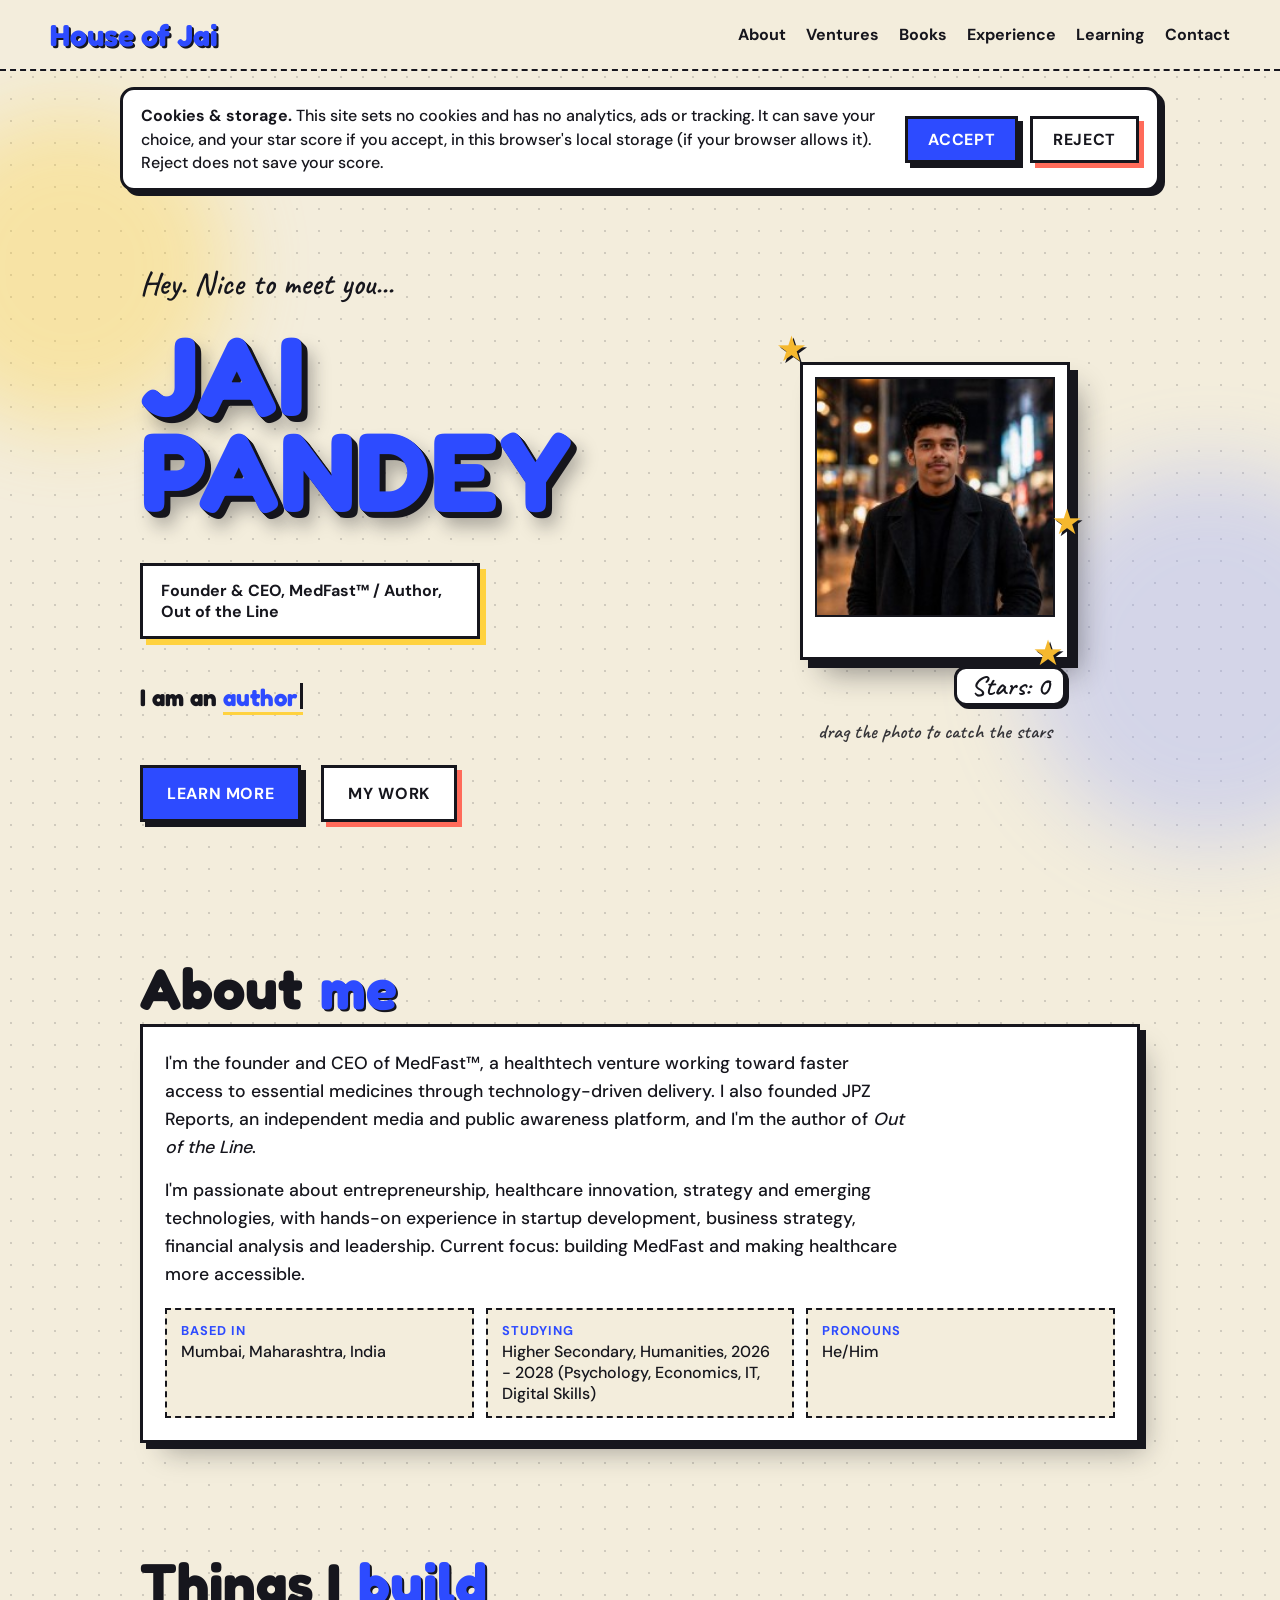
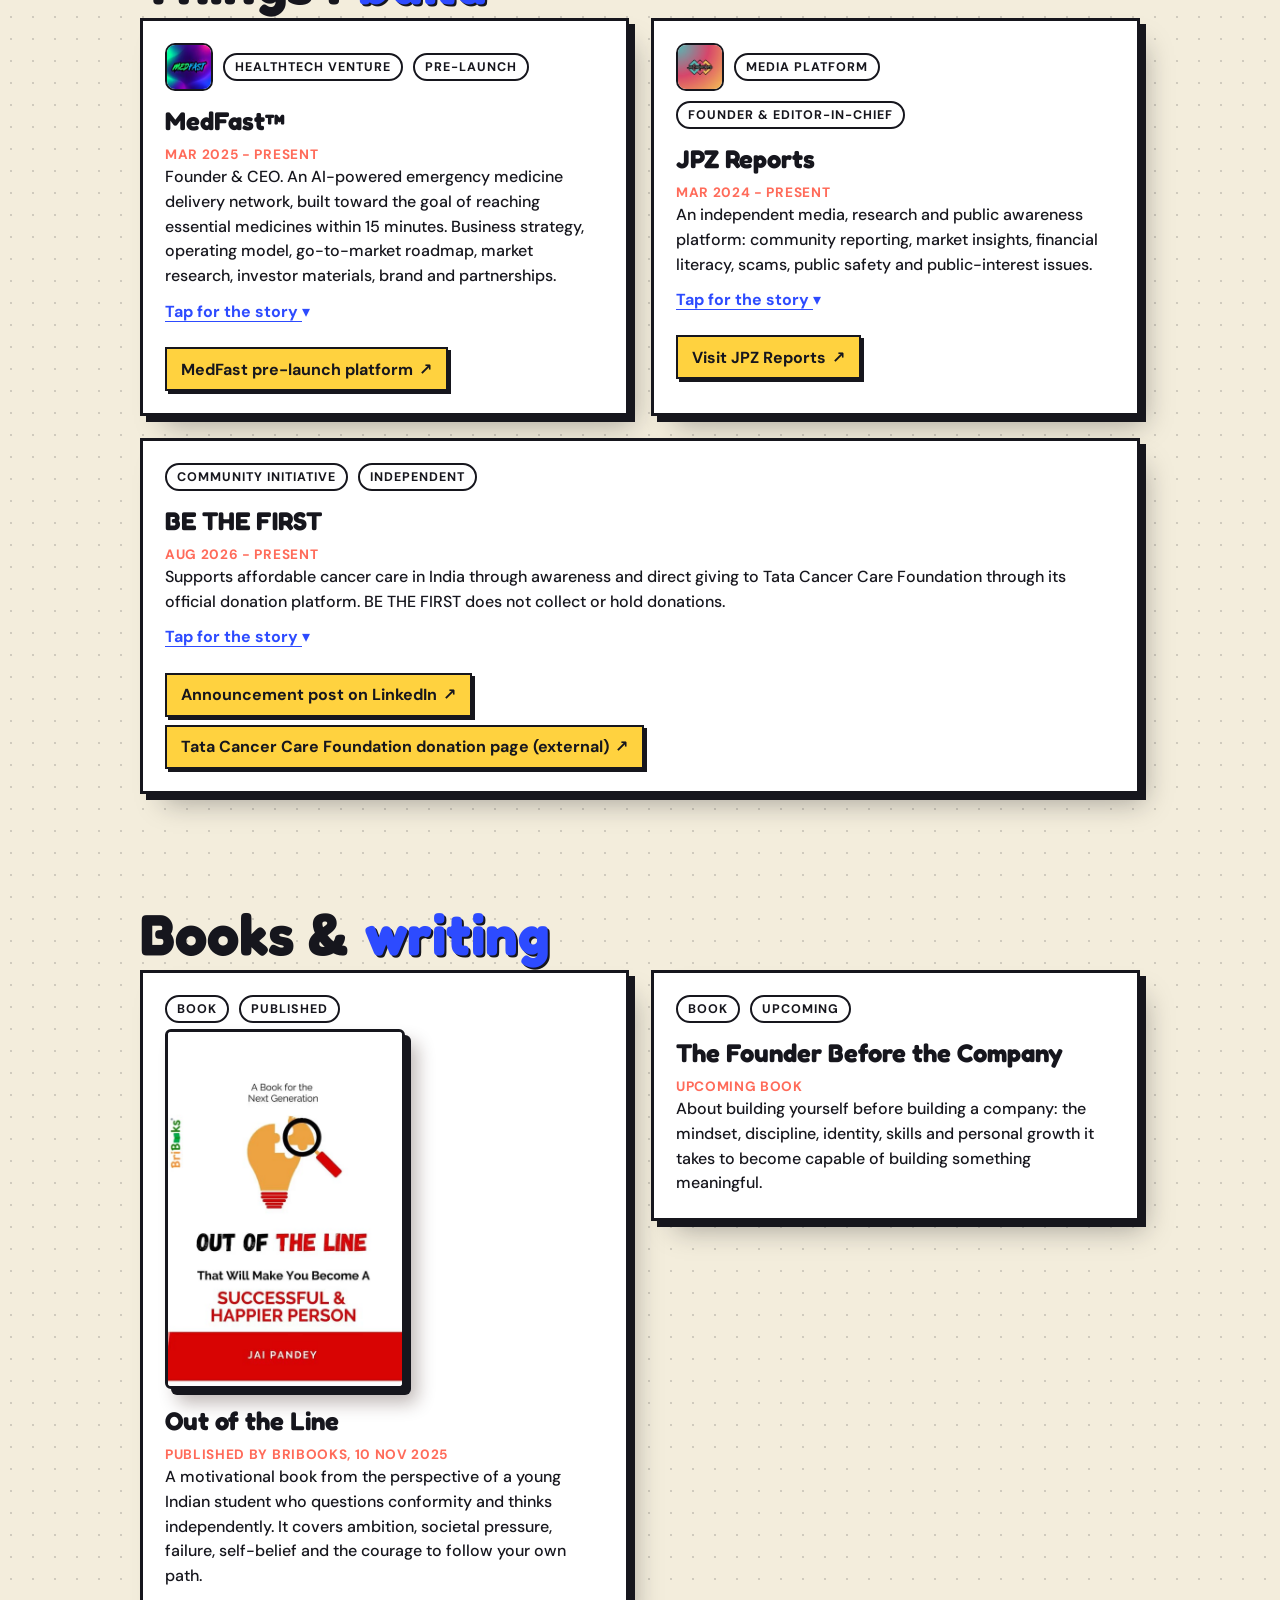
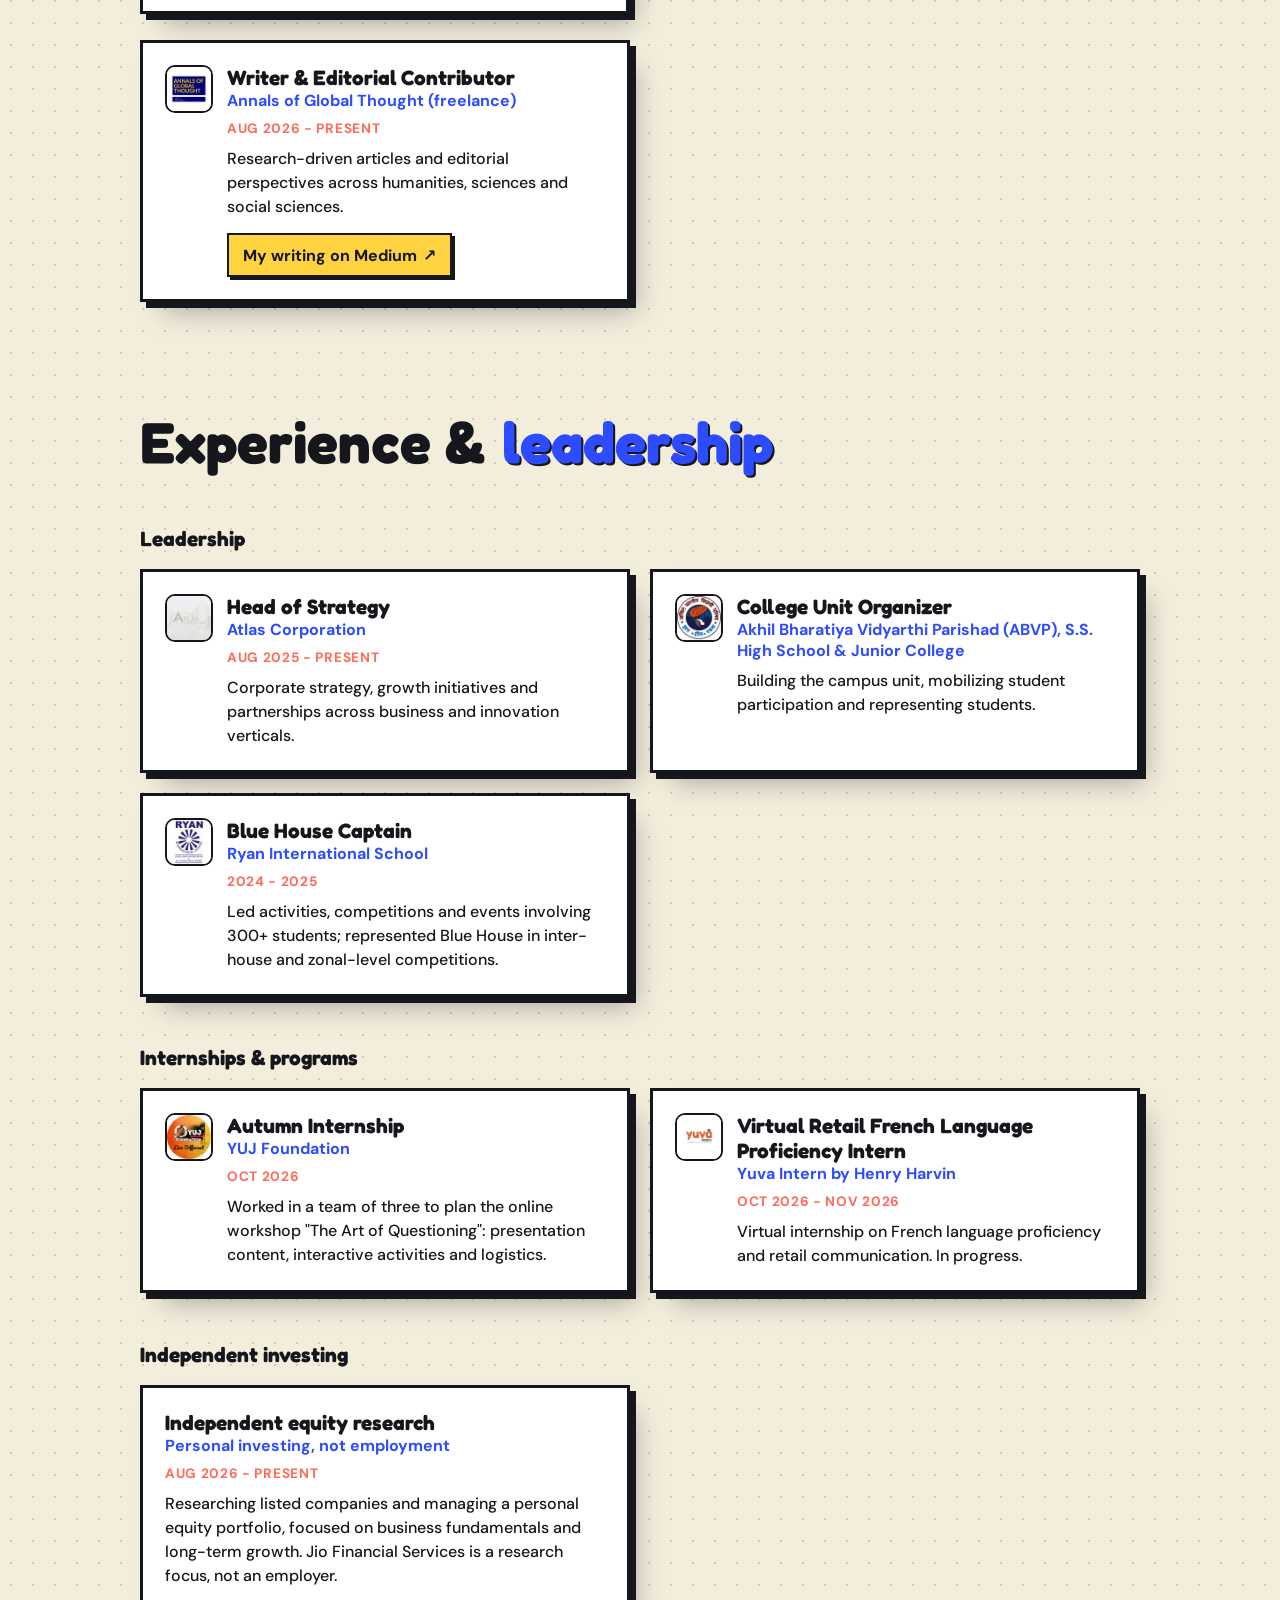
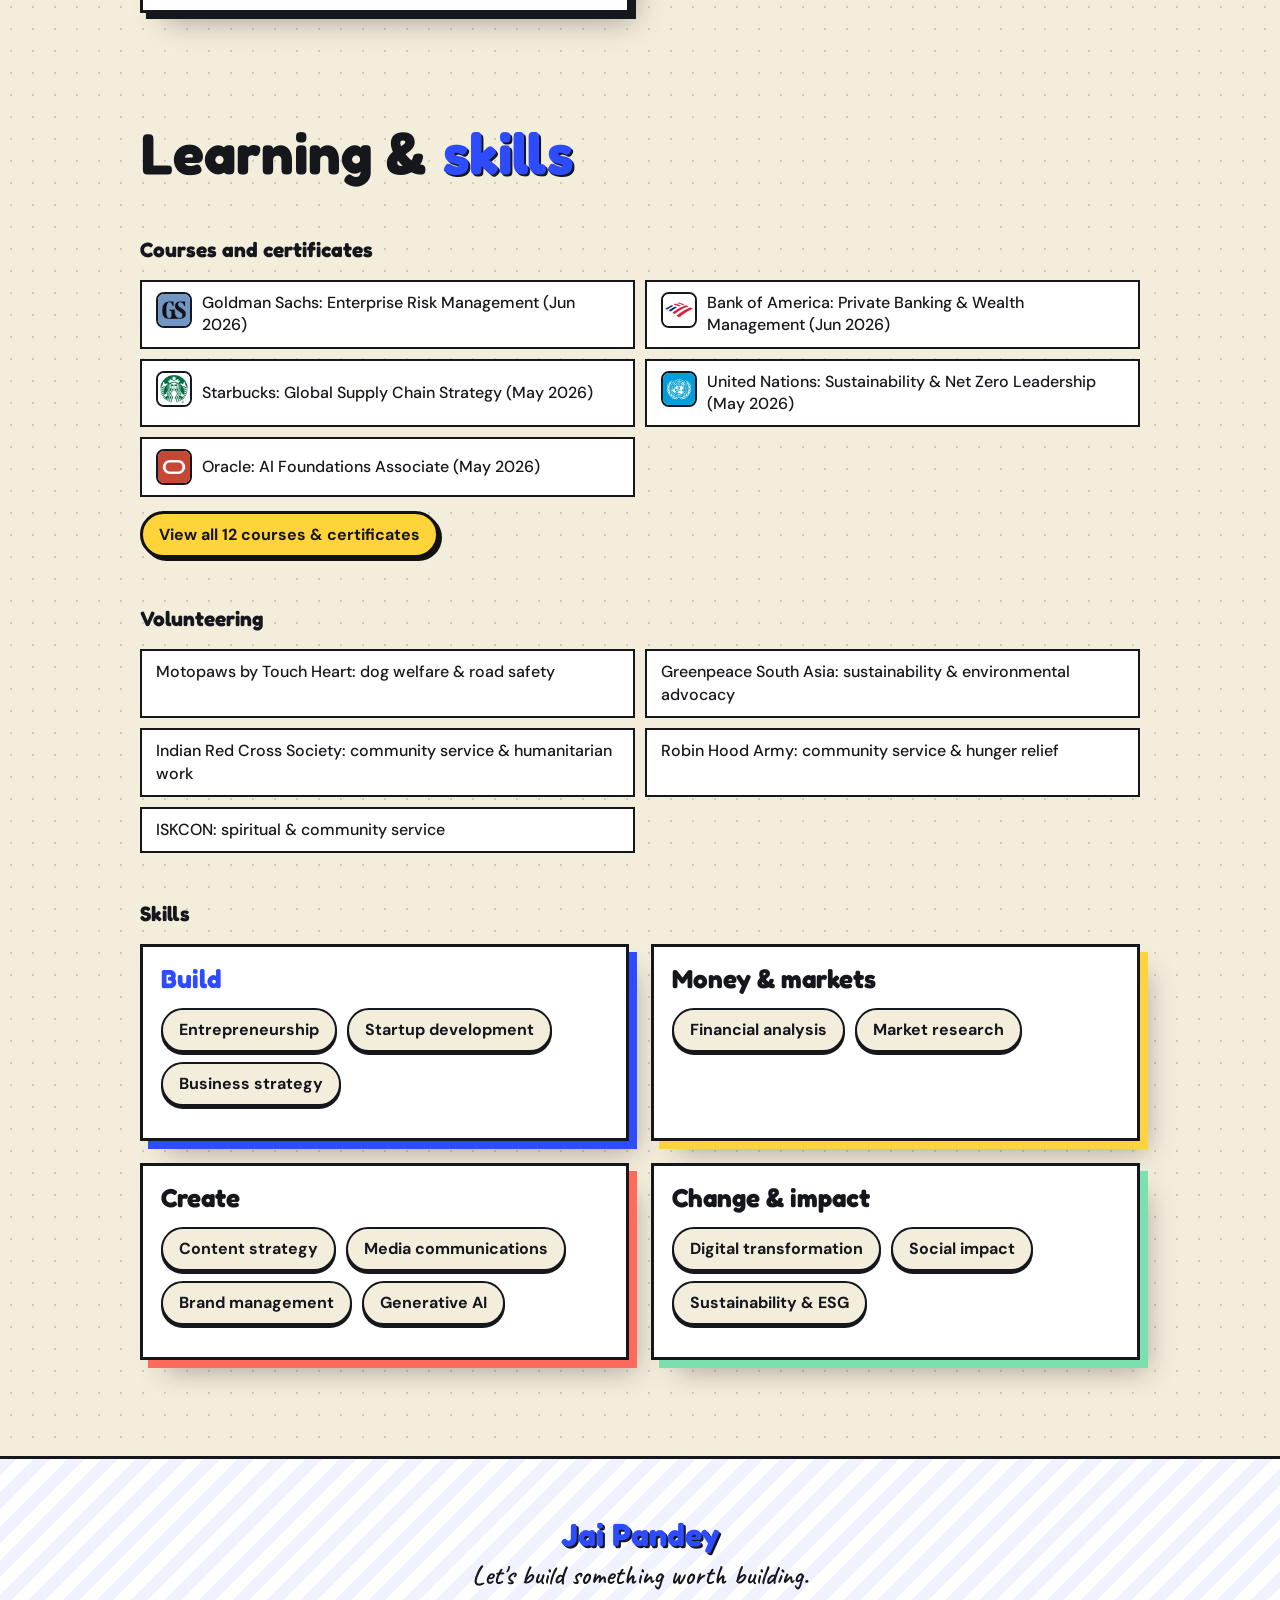
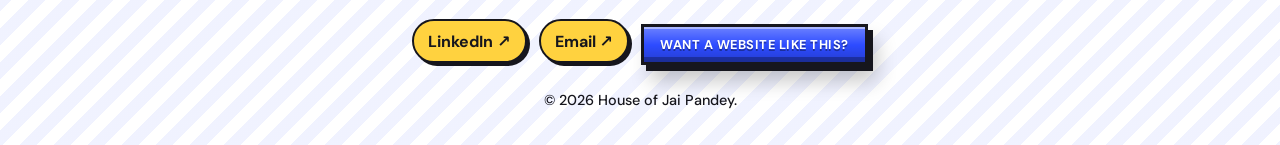
==== commit a1e79f77: "Update index.html" ====
--- a/index.html
+++ b/index.html
@@ -1 +1 @@
-<!doctype html><html lang="en"><head><meta charset="utf-8"><meta name="viewport" content="width=device-width,initial-scale=1"><title>House of Jai Pandey</title><meta name="description" content="Founder &amp; CEO of MedFast. Author of Out of the Line. Strategy, writing and ventures."><meta property="og:type" content="website"><meta property="og:url" content="https://ijaipandey.github.io/"><meta property="og:title" content="House of Jai Pandey"><meta property="og:description" content="Founder &amp; CEO of MedFast. Author of Out of the Line. Strategy, writing and ventures."><meta property="og:image" content="https://ijaipandey.github.io/2-og-square.jpg"><meta property="og:image:width" content="1200"><meta property="og:image:height" content="1200"><meta property="og:image:type" content="image/jpeg"><meta property="og:image:alt" content="Jai Pandey, House of Jai"><meta name="twitter:card" content="summary"><meta name="twitter:title" content="House of Jai Pandey"><meta name="twitter:description" content="Founder &amp; CEO of MedFast. Author of Out of the Line. Strategy, writing and ventures."><meta name="twitter:image" content="https://ijaipandey.github.io/2-og-square.jpg"><link rel="stylesheet" href="2-festival-v9.css"><link rel="icon" type="image/png" href="1-favicon.png"><link rel="canonical" href="https://ijaipandey.github.io/"><script type="application/ld+json">{"@context":"https://schema.org","@type":"Person","name":"Jai Pandey","url":"https://ijaipandey.github.io/","jobTitle":"Founder & CEO, MedFast","description":"Founder & CEO of MedFast. Author of Out of the Line. Strategy, writing and ventures.","sameAs":["https://www.linkedin.com/in/ijaipandey/"]}</script><style>.hj-badge.hj-inline{position:static;animation:none;transform:none;margin:6px 0 0;display:inline-flex;font-size:.8rem;min-height:40px;padding:9px 16px}.hj-badge.hj-inline::after{display:none}.hj-badge.hj-inline:hover,.hj-badge.hj-inline:active{transform:none}.pf-contact{flex-wrap:wrap;align-items:center}</style></head><body><div id="root"><div style="position:absolute;width:1px;height:1px;overflow:hidden;clip:rect(0 0 0 0);white-space:nowrap"><h1>Jai Pandey</h1><p>Founder &amp; CEO, MedFast. Author, Out of the Line.</p><p>I'm the founder and CEO of MedFast, a healthtech venture working toward faster access to essential medicines through technology-driven delivery. I also founded JPZ Reports, an independent media and public awareness platform, and I'm the author of Out of the Line.</p><p>Based in Mumbai, Maharashtra, India.</p><a href="https://www.linkedin.com/in/ijaipandey/">LinkedIn</a> <a href="websites.html">Websites by Jai</a></div></div><script src="1-festival-v9.js"></script></body></html>
+<!doctype html><html lang="en"><head><meta charset="utf-8"><meta name="viewport" content="width=device-width,initial-scale=1"><title>House of Jai Pandey</title><meta name="description" content="Founder &amp; CEO of MedFast. Author of Out of the Line. Strategy, writing and ventures."><meta property="og:type" content="website"><meta property="og:url" content="https://ijaipandey.github.io/"><meta property="og:title" content="House of Jai Pandey"><meta property="og:description" content="Founder &amp; CEO of MedFast. Author of Out of the Line. Strategy, writing and ventures."><meta property="og:image" content="https://ijaipandey.github.io/2-og-square.jpg"><meta property="og:image:width" content="1200"><meta property="og:image:height" content="1200"><meta property="og:image:type" content="image/jpeg"><meta property="og:image:alt" content="Jai Pandey, House of Jai"><meta name="twitter:card" content="summary"><meta name="twitter:title" content="House of Jai Pandey"><meta name="twitter:description" content="Founder &amp; CEO of MedFast. Author of Out of the Line. Strategy, writing and ventures."><meta name="twitter:image" content="https://ijaipandey.github.io/2-og-square.jpg"><link rel="stylesheet" href="2-festival-v9.css"><link rel="icon" type="image/png" href="1-favicon.png"><link rel="canonical" href="https://ijaipandey.github.io/"><script type="application/ld+json">{"@context":"https://schema.org","@type":"Person","name":"Jai Pandey","url":"https://ijaipandey.github.io/","jobTitle":"Founder & CEO, MedFast","description":"Founder & CEO of MedFast. Author of Out of the Line. Strategy, writing and ventures.","sameAs":["https://www.linkedin.com/in/ijaipandey/"]}</script><style>.hj-badge.hj-inline{position:static;animation:none;transform:none;margin:6px 0 0;display:inline-flex;font-size:.8rem;min-height:40px;padding:9px 16px}.hj-badge.hj-inline::after{display:none}.hj-badge.hj-inline:hover,.hj-badge.hj-inline:active{transform:none}.pf-contact{flex-wrap:wrap;align-items:center}</style></head><body><div id="root"><div style="position:absolute;width:1px;height:1px;overflow:hidden;clip:rect(0 0 0 0);white-space:nowrap"><h1>Jai Pandey</h1><p>Founder &amp; CEO, MedFast. Author, Out of the Line.</p><p>I'm the founder and CEO of MedFast, a healthtech venture working toward faster access to essential medicines through technology-driven delivery. I also founded JPZ Reports, an independent media and public awareness platform, and I'm the author of Out of the Line.</p><p>Based in Mumbai, Maharashtra, India.</p><a href="https://www.linkedin.com/in/ijaipandey/">LinkedIn</a> <a href="websites.html">Websites by Jai</a></div></div><script src="1-festival-v9.js"></script><script src="eco-data.js"></script><script src="eco-pop.js" defer></script></body></html>
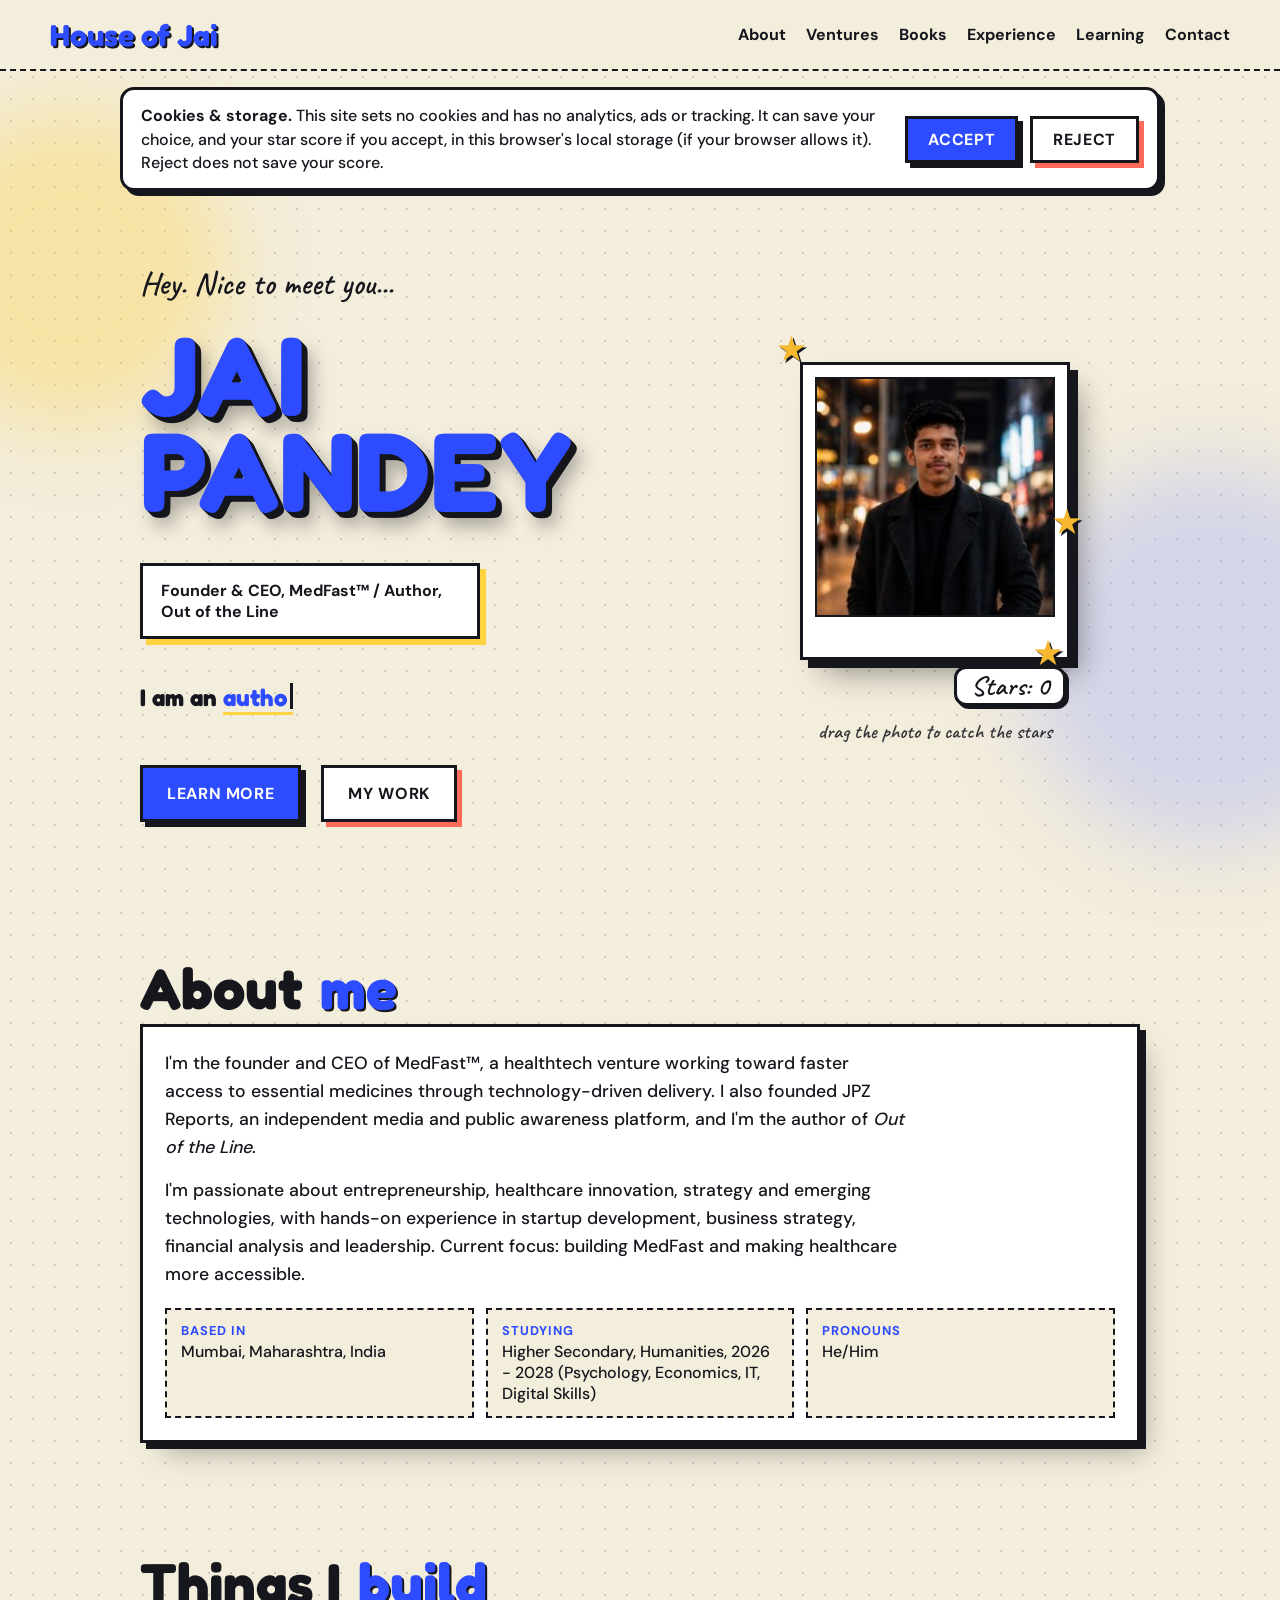
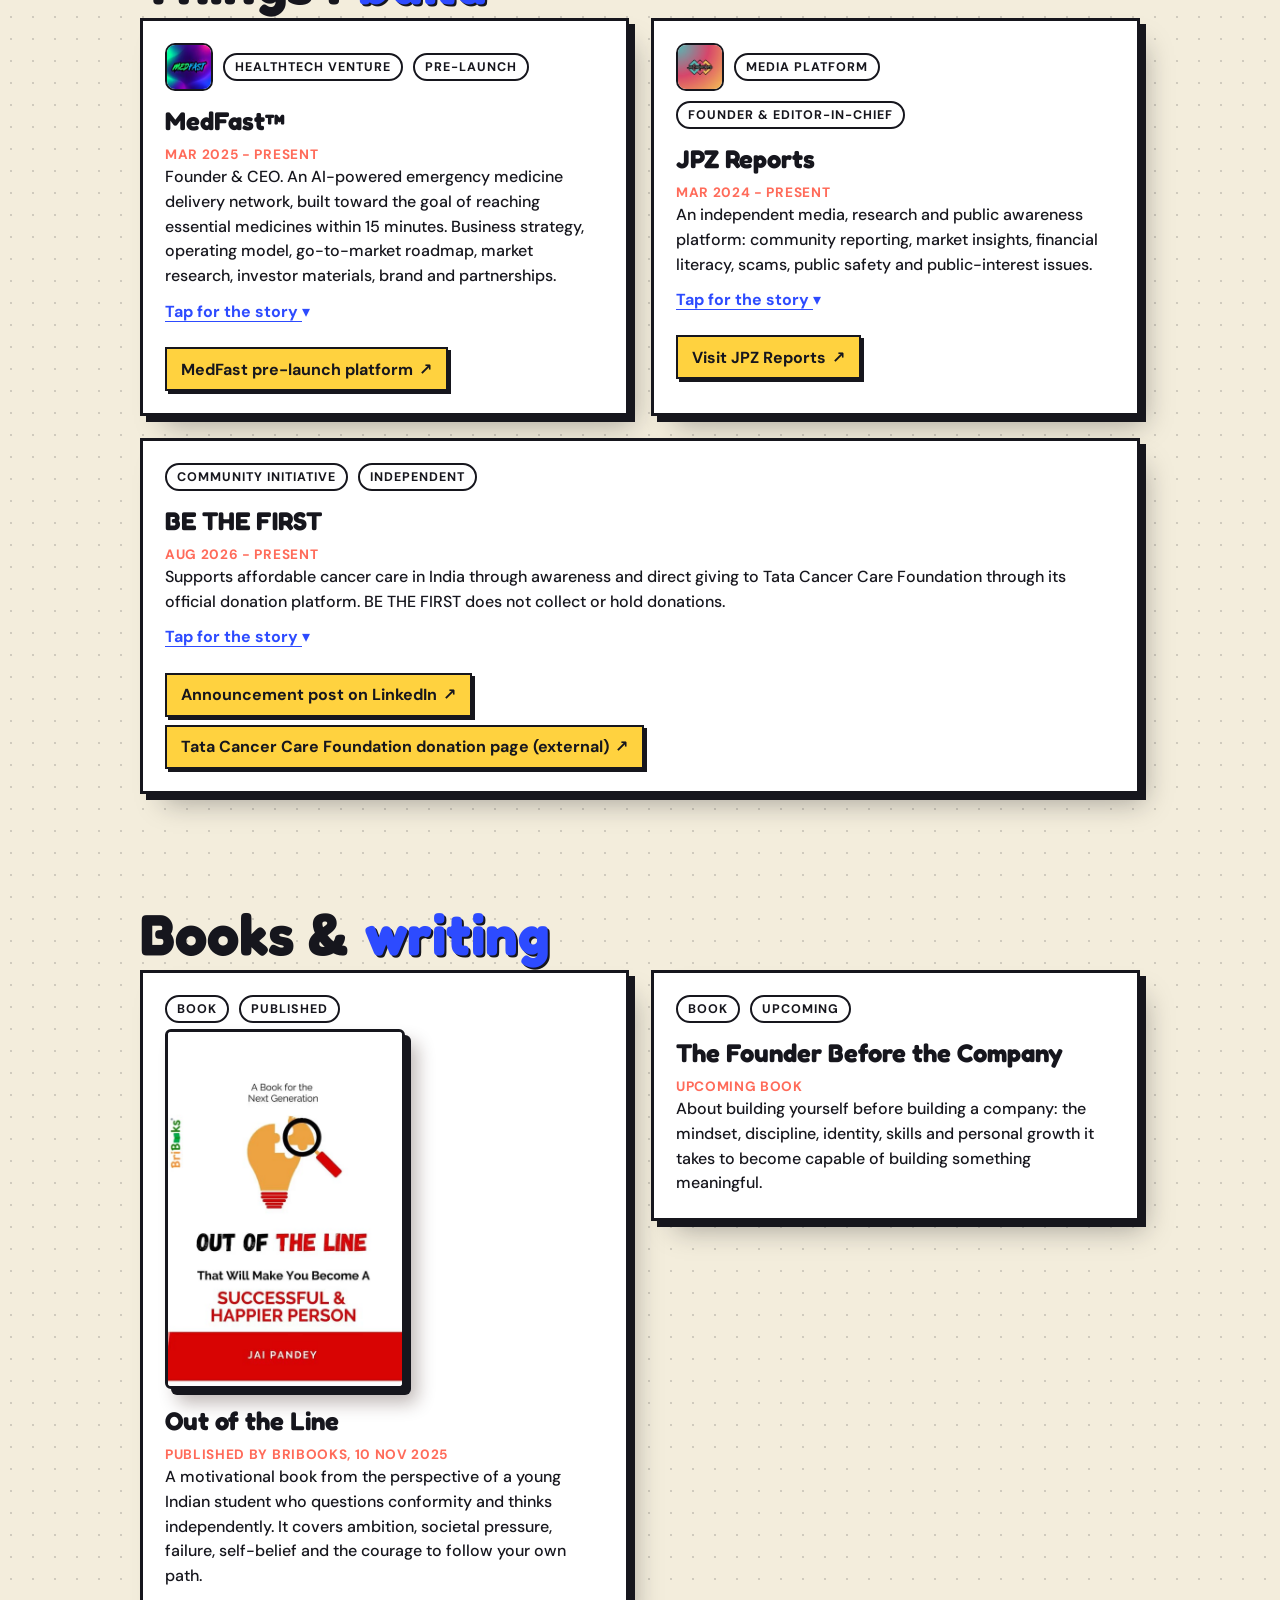
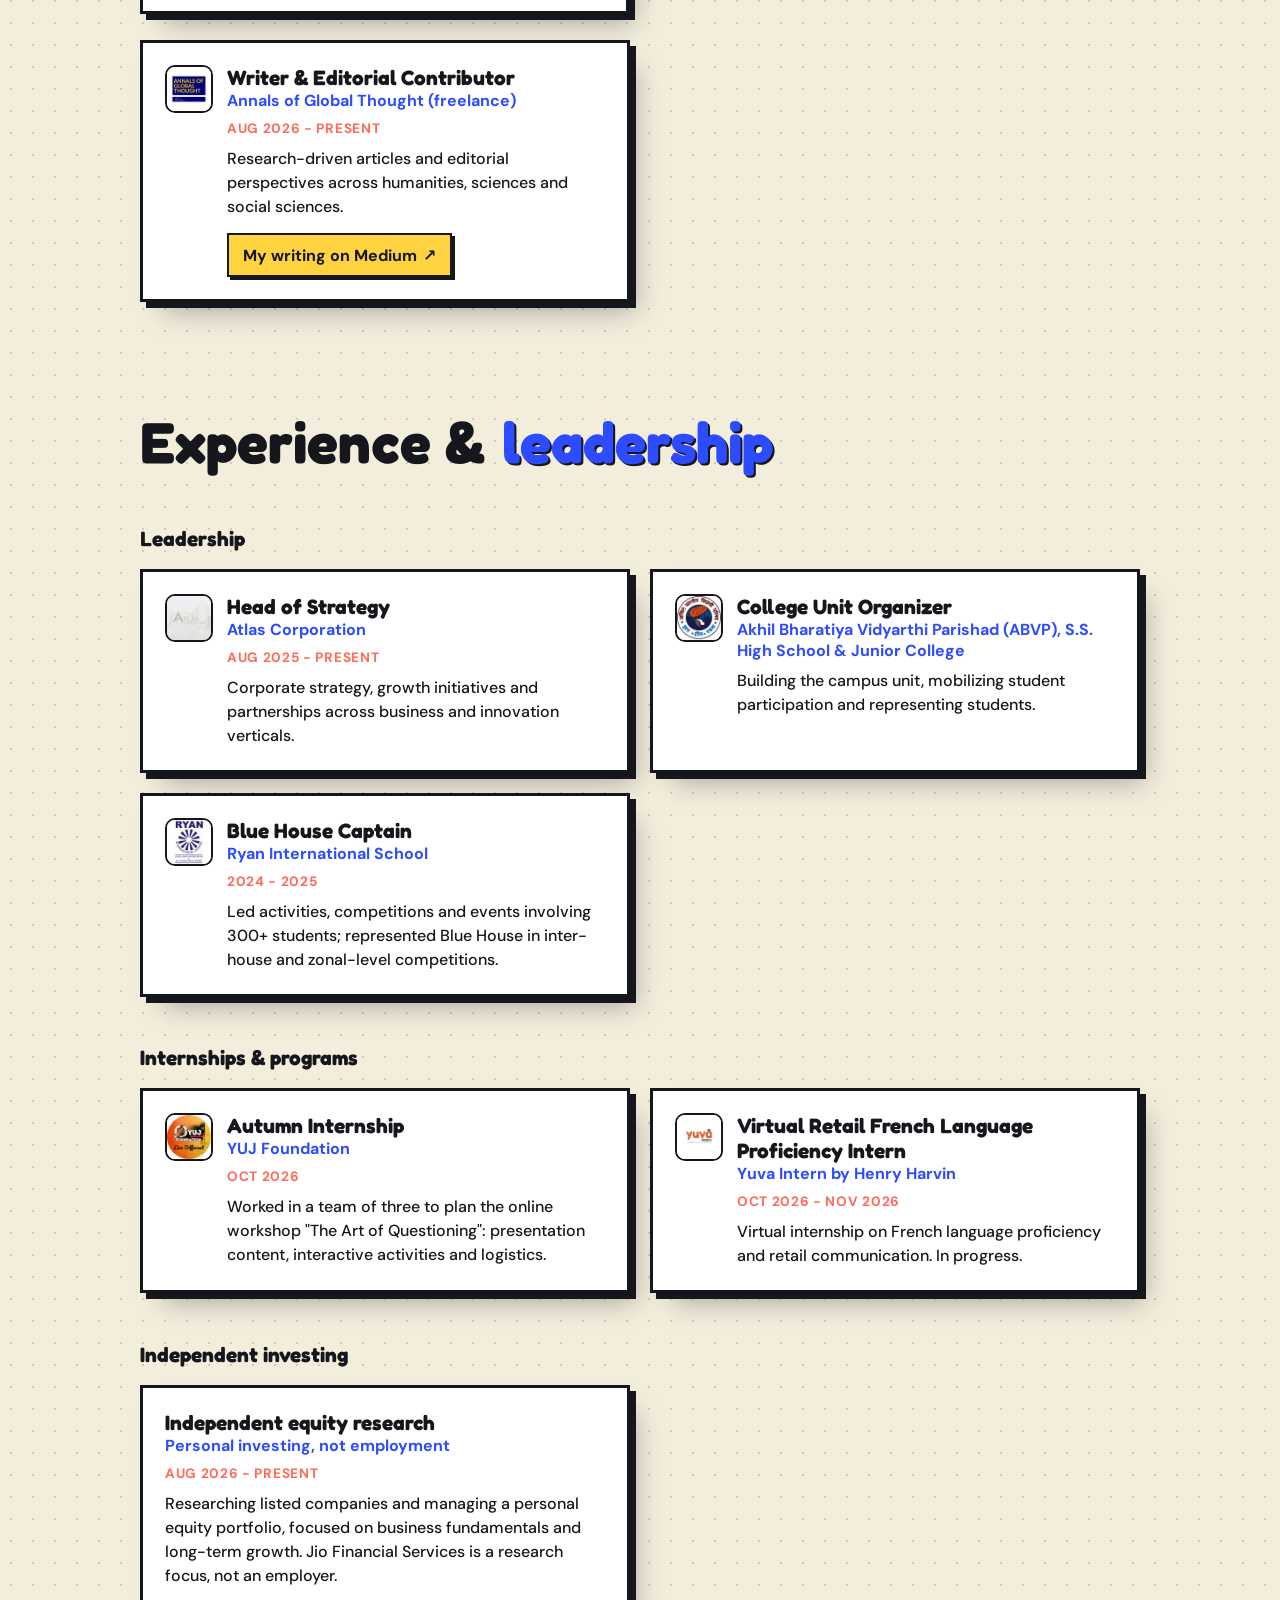
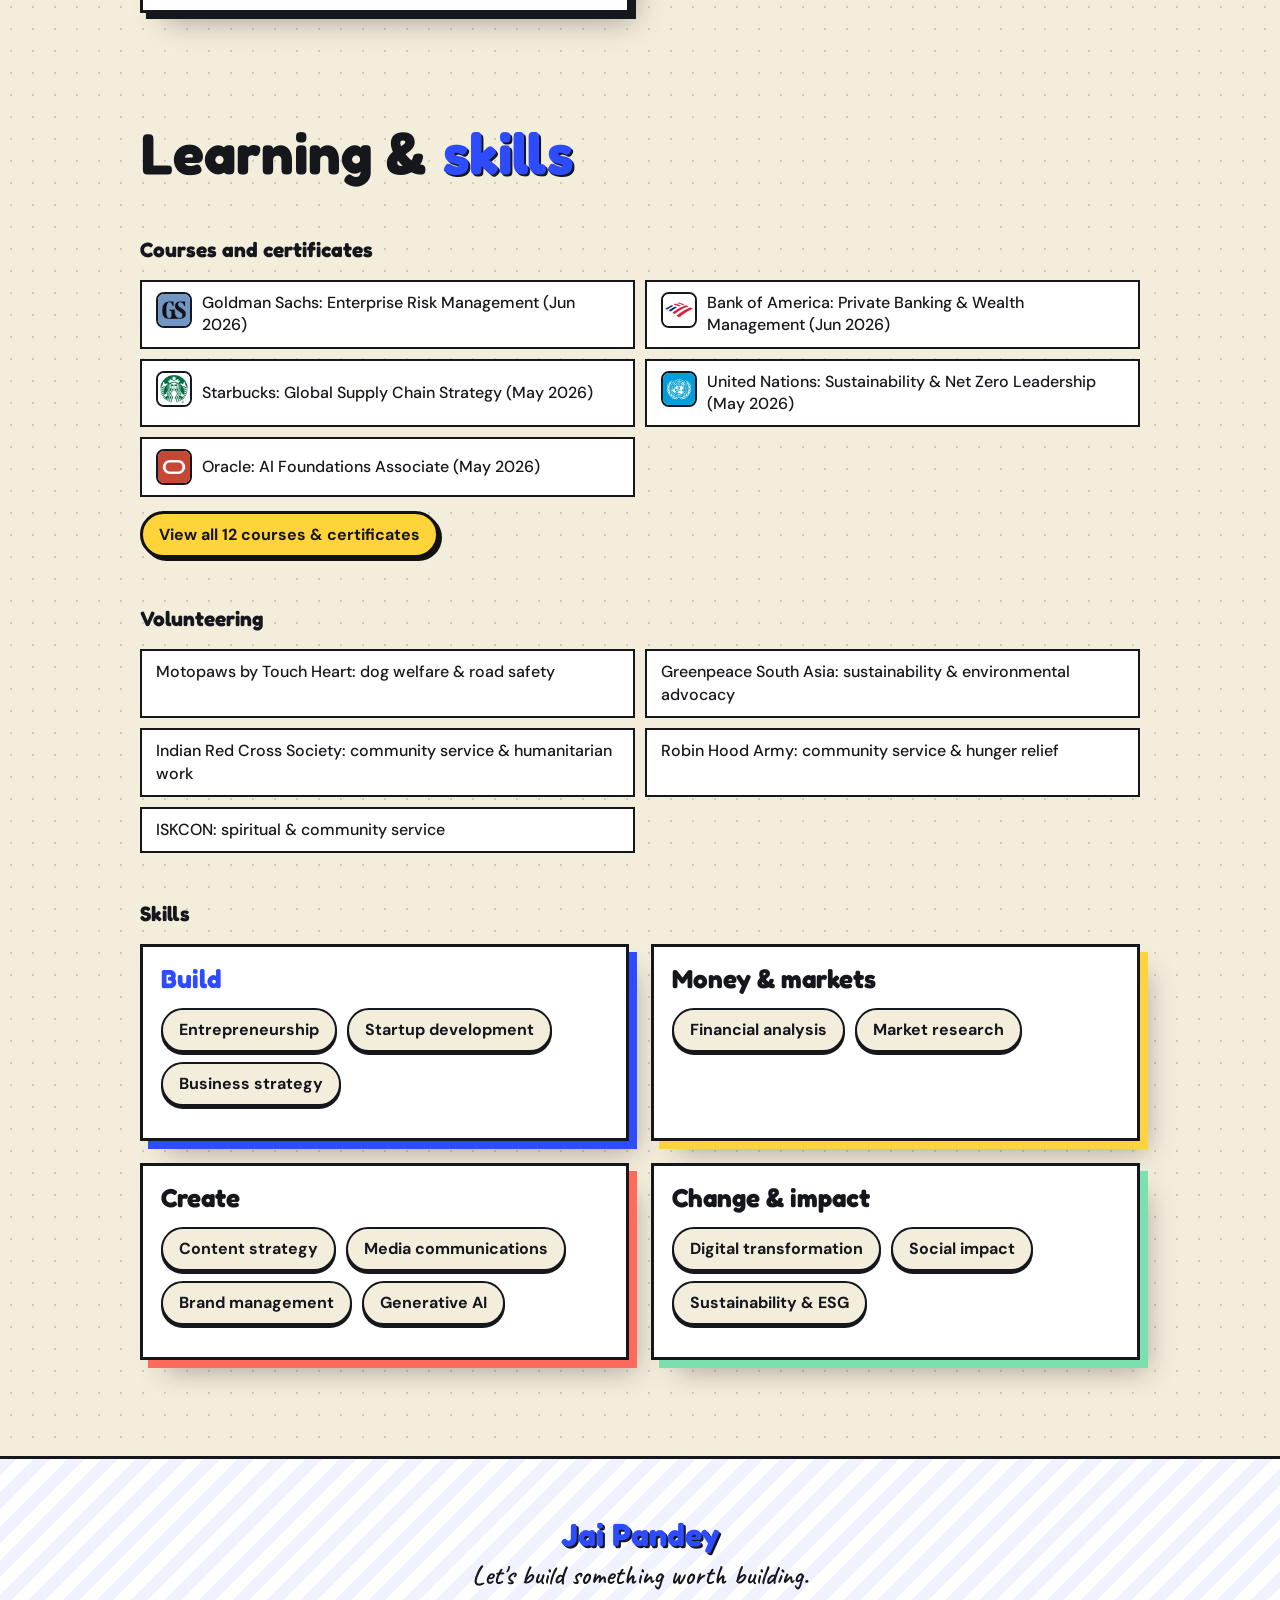
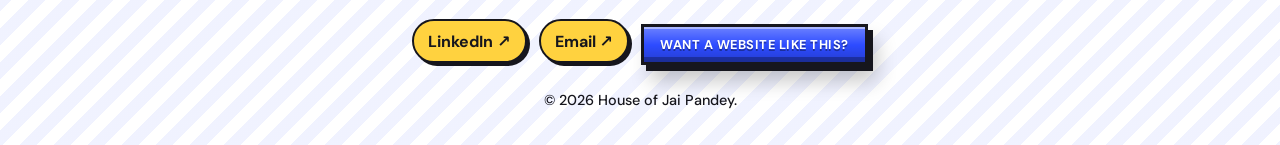
==== commit 395fd5d1: "Update index.html" ====
--- a/index.html
+++ b/index.html
@@ -1 +1 @@
-<!doctype html><html lang="en"><head><meta charset="utf-8"><meta name="viewport" content="width=device-width,initial-scale=1"><title>House of Jai Pandey</title><meta name="description" content="Founder &amp; CEO of MedFast. Author of Out of the Line. Strategy, writing and ventures."><meta property="og:type" content="website"><meta property="og:url" content="https://ijaipandey.github.io/"><meta property="og:title" content="House of Jai Pandey"><meta property="og:description" content="Founder &amp; CEO of MedFast. Author of Out of the Line. Strategy, writing and ventures."><meta property="og:image" content="https://ijaipandey.github.io/2-og-square.jpg"><meta property="og:image:width" content="1200"><meta property="og:image:height" content="1200"><meta property="og:image:type" content="image/jpeg"><meta property="og:image:alt" content="Jai Pandey, House of Jai"><meta name="twitter:card" content="summary"><meta name="twitter:title" content="House of Jai Pandey"><meta name="twitter:description" content="Founder &amp; CEO of MedFast. Author of Out of the Line. Strategy, writing and ventures."><meta name="twitter:image" content="https://ijaipandey.github.io/2-og-square.jpg"><link rel="stylesheet" href="2-festival-v9.css"><link rel="icon" type="image/png" href="1-favicon.png"><link rel="canonical" href="https://ijaipandey.github.io/"><script type="application/ld+json">{"@context":"https://schema.org","@type":"Person","name":"Jai Pandey","url":"https://ijaipandey.github.io/","jobTitle":"Founder & CEO, MedFast","description":"Founder & CEO of MedFast. Author of Out of the Line. Strategy, writing and ventures.","sameAs":["https://www.linkedin.com/in/ijaipandey/"]}</script><style>.hj-badge.hj-inline{position:static;animation:none;transform:none;margin:6px 0 0;display:inline-flex;font-size:.8rem;min-height:40px;padding:9px 16px}.hj-badge.hj-inline::after{display:none}.hj-badge.hj-inline:hover,.hj-badge.hj-inline:active{transform:none}.pf-contact{flex-wrap:wrap;align-items:center}</style></head><body><div id="root"><div style="position:absolute;width:1px;height:1px;overflow:hidden;clip:rect(0 0 0 0);white-space:nowrap"><h1>Jai Pandey</h1><p>Founder &amp; CEO, MedFast. Author, Out of the Line.</p><p>I'm the founder and CEO of MedFast, a healthtech venture working toward faster access to essential medicines through technology-driven delivery. I also founded JPZ Reports, an independent media and public awareness platform, and I'm the author of Out of the Line.</p><p>Based in Mumbai, Maharashtra, India.</p><a href="https://www.linkedin.com/in/ijaipandey/">LinkedIn</a> <a href="websites.html">Websites by Jai</a></div></div><script src="1-festival-v9.js"></script><script src="eco-data.js"></script><script src="eco-pop.js" defer></script></body></html>
+<!doctype html><html lang="en"><head><meta charset="utf-8"><meta name="viewport" content="width=device-width,initial-scale=1"><title>House of Jai Pandey</title><meta name="description" content="Founder &amp; CEO of MedFast. Author of Out of the Line. Strategy, writing and ventures."><meta property="og:type" content="website"><meta property="og:url" content="https://ijaipandey.github.io/"><meta property="og:title" content="House of Jai Pandey"><meta property="og:description" content="Founder &amp; CEO of MedFast. Author of Out of the Line. Strategy, writing and ventures."><meta property="og:image" content="https://ijaipandey.github.io/2-og-square.jpg"><meta property="og:image:width" content="1200"><meta property="og:image:height" content="1200"><meta property="og:image:type" content="image/jpeg"><meta property="og:image:alt" content="Jai Pandey, House of Jai"><meta name="twitter:card" content="summary"><meta name="twitter:title" content="House of Jai Pandey"><meta name="twitter:description" content="Founder &amp; CEO of MedFast. Author of Out of the Line. Strategy, writing and ventures."><meta name="twitter:image" content="https://ijaipandey.github.io/2-og-square.jpg"><link rel="stylesheet" href="2-festival-v9.css"><link rel="icon" type="image/png" href="1-favicon.png"><link rel="canonical" href="https://ijaipandey.github.io/"><script type="application/ld+json">{"@context":"https://schema.org","@type":"Person","name":"Jai Pandey","url":"https://ijaipandey.github.io/","jobTitle":"Founder & CEO, MedFast","description":"Founder & CEO of MedFast. Author of Out of the Line. Strategy, writing and ventures.","sameAs":["https://www.linkedin.com/in/ijaipandey/"]}</script><style>.hj-badge.hj-inline{position:static;animation:none;transform:none;margin:6px 0 0;display:inline-flex;font-size:.8rem;min-height:40px;padding:9px 16px}.hj-badge.hj-inline::after{display:none}.hj-badge.hj-inline:hover,.hj-badge.hj-inline:active{transform:none}.pf-contact{flex-wrap:wrap;align-items:center}</style></head><body><div id="root"><div style="position:absolute;width:1px;height:1px;overflow:hidden;clip:rect(0 0 0 0);white-space:nowrap"><h1>Jai Pandey</h1><p>Founder &amp; CEO, MedFast. Author, Out of the Line.</p><p>I'm the founder and CEO of MedFast, a healthtech venture working toward faster access to essential medicines through technology-driven delivery. I also founded JPZ Reports, an independent media and public awareness platform, and I'm the author of Out of the Line.</p><p>Based in Mumbai, Maharashtra, India.</p><a href="https://www.linkedin.com/in/ijaipandey/">LinkedIn</a> <a href="websites.html">Websites by Jai</a></div></div><script src="1-festival-v9.js"></script></body></html>
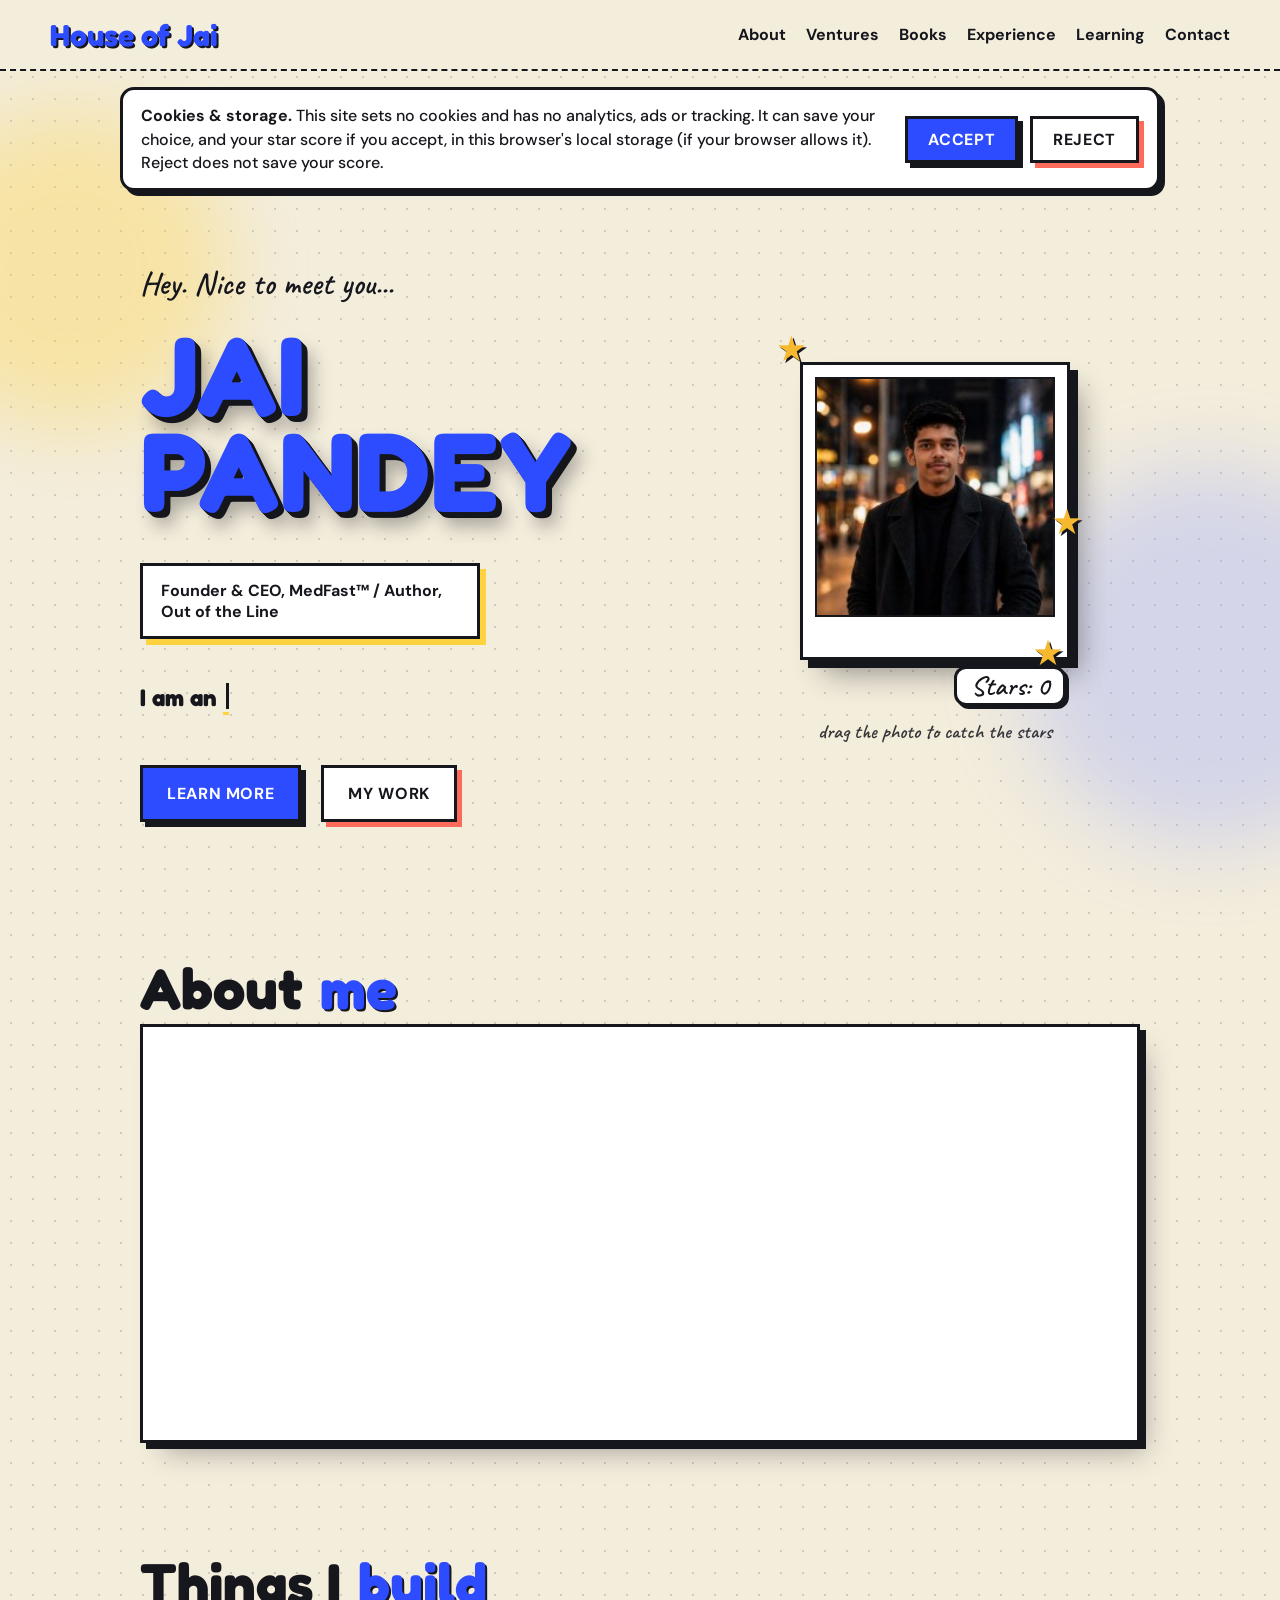
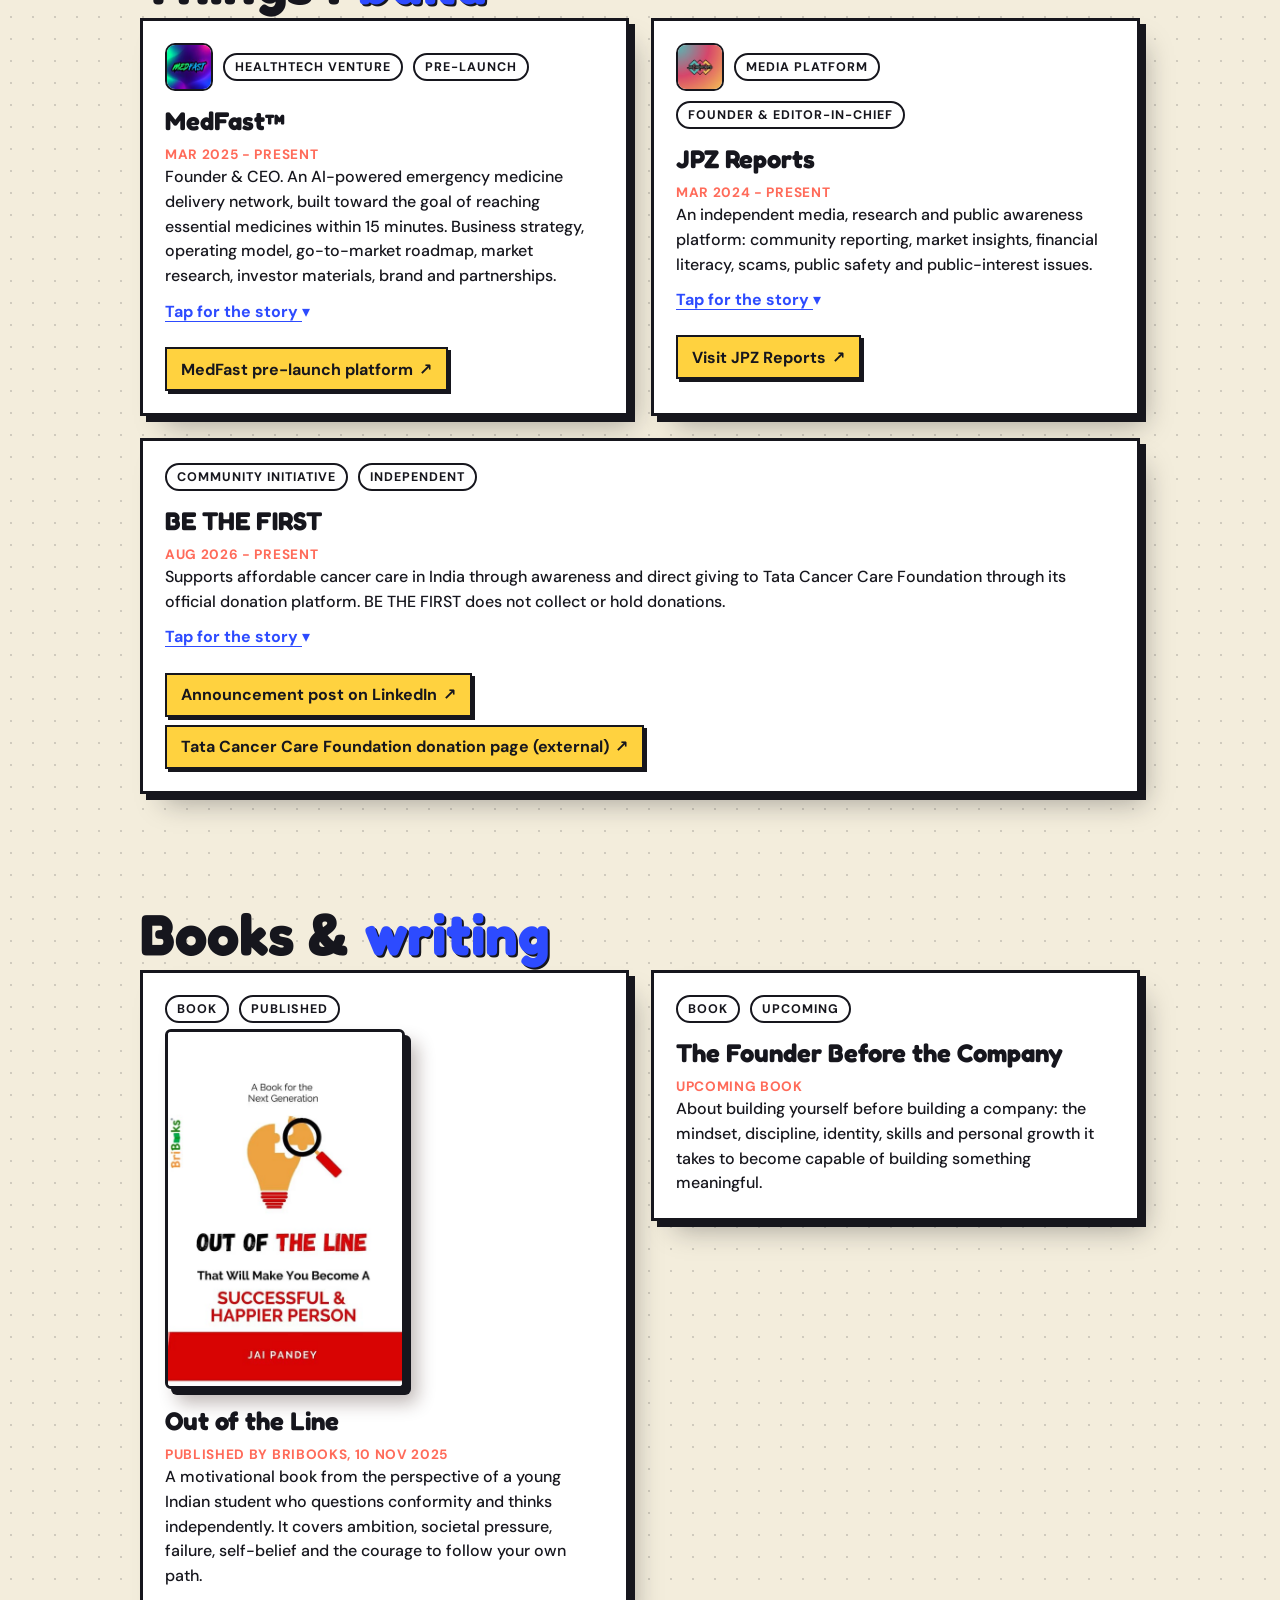
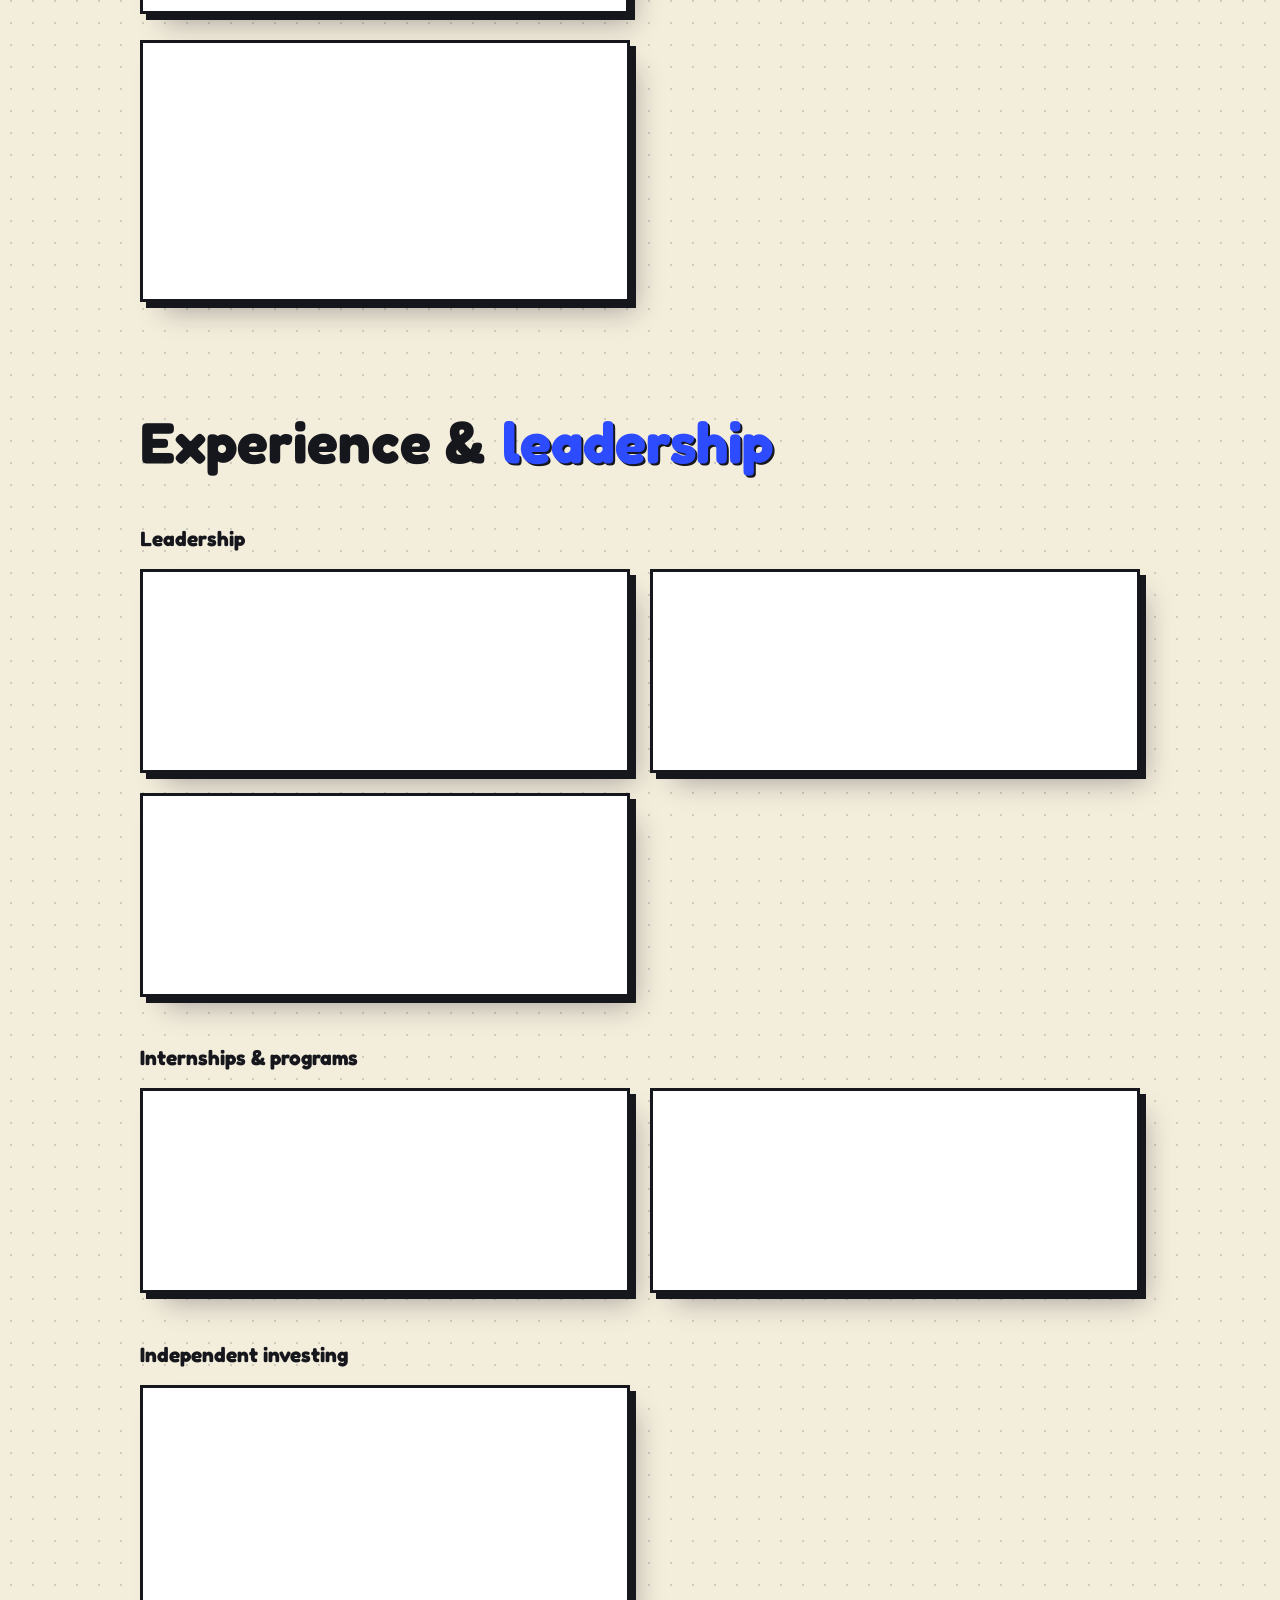
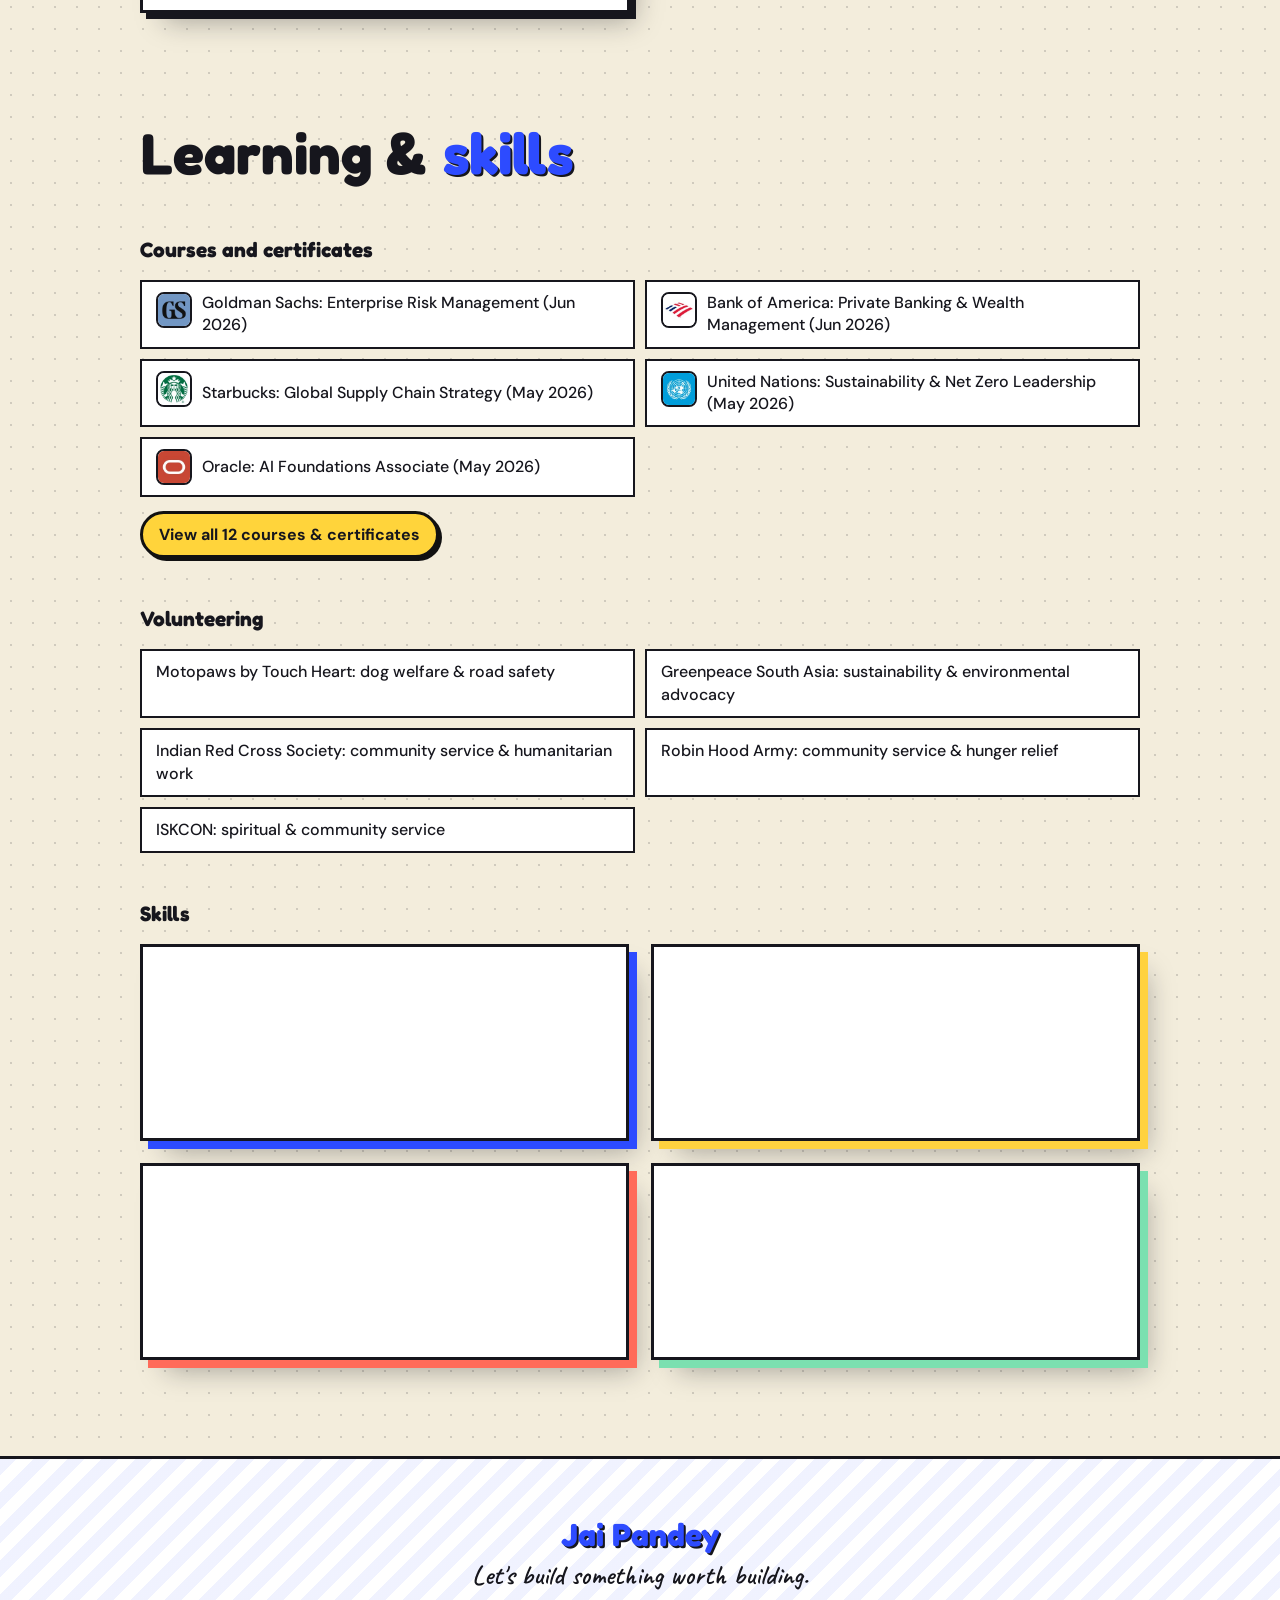
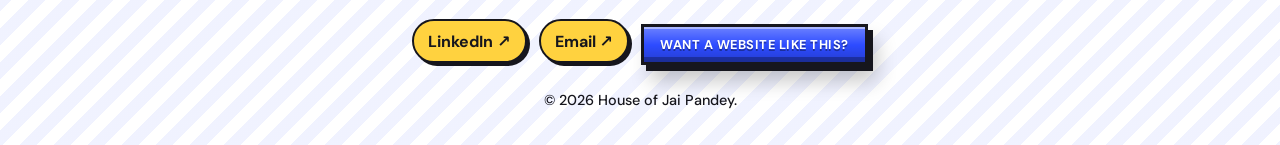
==== commit 395a29b7: "Update index.html" ====
--- a/index.html
+++ b/index.html
@@ -1 +1 @@
-<!doctype html><html lang="en"><head><meta charset="utf-8"><meta name="viewport" content="width=device-width,initial-scale=1"><title>House of Jai Pandey</title><meta name="description" content="Founder &amp; CEO of MedFast. Author of Out of the Line. Strategy, writing and ventures."><meta property="og:type" content="website"><meta property="og:url" content="https://ijaipandey.github.io/"><meta property="og:title" content="House of Jai Pandey"><meta property="og:description" content="Founder &amp; CEO of MedFast. Author of Out of the Line. Strategy, writing and ventures."><meta property="og:image" content="https://ijaipandey.github.io/2-og-square.jpg"><meta property="og:image:width" content="1200"><meta property="og:image:height" content="1200"><meta property="og:image:type" content="image/jpeg"><meta property="og:image:alt" content="Jai Pandey, House of Jai"><meta name="twitter:card" content="summary"><meta name="twitter:title" content="House of Jai Pandey"><meta name="twitter:description" content="Founder &amp; CEO of MedFast. Author of Out of the Line. Strategy, writing and ventures."><meta name="twitter:image" content="https://ijaipandey.github.io/2-og-square.jpg"><link rel="stylesheet" href="2-festival-v9.css"><link rel="icon" type="image/png" href="1-favicon.png"><link rel="canonical" href="https://ijaipandey.github.io/"><script type="application/ld+json">{"@context":"https://schema.org","@type":"Person","name":"Jai Pandey","url":"https://ijaipandey.github.io/","jobTitle":"Founder & CEO, MedFast","description":"Founder & CEO of MedFast. Author of Out of the Line. Strategy, writing and ventures.","sameAs":["https://www.linkedin.com/in/ijaipandey/"]}</script><style>.hj-badge.hj-inline{position:static;animation:none;transform:none;margin:6px 0 0;display:inline-flex;font-size:.8rem;min-height:40px;padding:9px 16px}.hj-badge.hj-inline::after{display:none}.hj-badge.hj-inline:hover,.hj-badge.hj-inline:active{transform:none}.pf-contact{flex-wrap:wrap;align-items:center}</style></head><body><div id="root"><div style="position:absolute;width:1px;height:1px;overflow:hidden;clip:rect(0 0 0 0);white-space:nowrap"><h1>Jai Pandey</h1><p>Founder &amp; CEO, MedFast. Author, Out of the Line.</p><p>I'm the founder and CEO of MedFast, a healthtech venture working toward faster access to essential medicines through technology-driven delivery. I also founded JPZ Reports, an independent media and public awareness platform, and I'm the author of Out of the Line.</p><p>Based in Mumbai, Maharashtra, India.</p><a href="https://www.linkedin.com/in/ijaipandey/">LinkedIn</a> <a href="websites.html">Websites by Jai</a></div></div><script src="1-festival-v9.js"></script></body></html>
+<!doctype html><html lang="en"><head><meta charset="utf-8"><meta name="viewport" content="width=device-width,initial-scale=1"><title>House of Jai Pandey</title><meta name="description" content="Founder &amp; CEO of MedFast. Author of Out of the Line. Strategy, writing and ventures."><meta property="og:type" content="website"><meta property="og:url" content="https://ijaipandey.github.io/"><meta property="og:title" content="House of Jai Pandey"><meta property="og:description" content="Founder &amp; CEO of MedFast. Author of Out of the Line. Strategy, writing and ventures."><meta property="og:image" content="https://ijaipandey.github.io/2-og-square.jpg"><meta property="og:image:width" content="1200"><meta property="og:image:height" content="1200"><meta property="og:image:type" content="image/jpeg"><meta property="og:image:alt" content="Jai Pandey, House of Jai"><meta name="twitter:card" content="summary"><meta name="twitter:title" content="House of Jai Pandey"><meta name="twitter:description" content="Founder &amp; CEO of MedFast. Author of Out of the Line. Strategy, writing and ventures."><meta name="twitter:image" content="https://ijaipandey.github.io/2-og-square.jpg"><link rel="stylesheet" href="2-festival-v10.css"><link rel="icon" type="image/png" href="1-favicon.png"><link rel="canonical" href="https://ijaipandey.github.io/"><script type="application/ld+json">{"@context":"https://schema.org","@type":"Person","name":"Jai Pandey","url":"https://ijaipandey.github.io/","jobTitle":"Founder & CEO, MedFast","description":"Founder & CEO of MedFast. Author of Out of the Line. Strategy, writing and ventures.","sameAs":["https://www.linkedin.com/in/ijaipandey/"]}</script><style>.hj-badge.hj-inline{position:static;animation:none;transform:none;margin:6px 0 0;display:inline-flex;font-size:.8rem;min-height:40px;padding:9px 16px}.hj-badge.hj-inline::after{display:none}.hj-badge.hj-inline:hover,.hj-badge.hj-inline:active{transform:none}.pf-contact{flex-wrap:wrap;align-items:center}</style></head><body><div id="root"><div style="position:absolute;width:1px;height:1px;overflow:hidden;clip:rect(0 0 0 0);white-space:nowrap"><h1>Jai Pandey</h1><p>Founder &amp; CEO, MedFast. Author, Out of the Line.</p><p>I'm the founder and CEO of MedFast, a healthtech venture working toward faster access to essential medicines through technology-driven delivery. I also founded JPZ Reports, an independent media and public awareness platform, and I'm the author of Out of the Line.</p><p>Based in Mumbai, Maharashtra, India.</p><a href="https://www.linkedin.com/in/ijaipandey/">LinkedIn</a> <a href="websites.html">Websites by Jai</a></div></div><script src="1-festival-v10.js"></script></body></html>
--- a/2-festival-v10.css
+++ b/2-festival-v10.css
@@ -0,0 +1,15 @@
+@font-face{font-family:Caveat;font-weight:600;font-style:normal;font-display:swap;src:url("./assets/Caveat-600-P25GCNZB.woff2") format("woff2")}@font-face{font-family:DM Sans;font-weight:500;font-style:normal;font-display:swap;src:url("./assets/DMSans-500-X7UMQEPN.woff2") format("woff2")}@font-face{font-family:DM Sans;font-weight:700;font-style:normal;font-display:swap;src:url("./assets/DMSans-700-X7UMQEPN.woff2") format("woff2")}@font-face{font-family:Fredoka;font-weight:700;font-style:normal;font-display:swap;src:url("./assets/Fredoka-700-457OFEIL.woff2") format("woff2")}html,body,#root{margin:0;min-height:100%}:root{--cream:#f3eddc;--ink:#16161d;--blue:#2d4bff;--yellow:#ffd23f;--coral:#ff6b5a;--mint:#7be0b0}body{background:var(--cream)}.pf{font-family:DM Sans,system-ui,sans-serif;font-weight:500;color:var(--ink);background-color:var(--cream);background-image:radial-gradient(rgba(22,22,29,.16) 1.2px,transparent 1.2px);background-size:22px 22px;min-height:100vh;overflow-x:hidden}.pf *{box-sizing:border-box}.pf h1,.pf h2,.pf h3,.pf p{margin:0}.pf-hand{font-family:Caveat,cursive;font-weight:600;font-size:2rem}.pf-top{position:sticky;top:0;z-index:5;display:flex;align-items:center;justify-content:space-between;gap:12px;padding:10px 18px;background:var(--cream);border-bottom:2px dashed var(--ink)}.pf-logo{font-family:Fredoka,sans-serif;font-weight:700;font-size:1.7rem;color:var(--blue);text-shadow:2px 2px 0 var(--ink);transform:rotate(-3deg)}.pf-top nav{display:flex;flex-wrap:wrap;gap:0}.pf-navlink{font:inherit;font-weight:700;background:none;border:0;padding:10px;border-radius:99px;cursor:pointer;color:var(--ink);min-height:44px;white-space:nowrap}.pf-navlink:hover{background:var(--ink);color:var(--cream)}.pf-hero{max-width:1040px;margin:0 auto;padding:48px 20px 64px;display:grid;gap:36px;align-items:center}.pf-name{font-family:Fredoka,sans-serif;font-weight:700;line-height:.86;font-size:clamp(3.4rem,15vw,7rem);color:var(--blue);text-shadow:4px 4px 0 var(--ink);transform:rotate(-3deg);margin:14px 0 26px;display:flex;flex-direction:column;letter-spacing:.01em}.pf-name span:last-child{margin-left:8%}.pf-chip{display:inline-block;background:#fff;border:3px solid var(--ink);box-shadow:6px 6px 0 var(--yellow);padding:14px 18px;font-weight:700;max-width:280px}.pf-cta{display:flex;flex-wrap:wrap;gap:18px;margin:48px 0 18px}.pf-btn{font:inherit;font-weight:700;text-transform:uppercase;letter-spacing:.04em;padding:15px 24px;min-height:48px;border:3px solid var(--ink);cursor:pointer;transition:transform .12s,box-shadow .12s;transform:rotate(-1.2deg)}.pf-solid{background:var(--blue);color:#fff;box-shadow:5px 5px 0 var(--ink)}.pf-ghost{background:#fff;color:var(--ink);box-shadow:5px 5px 0 var(--coral);transform:rotate(1deg)}.pf-btn:hover{transform:translate(-2px,-2px) rotate(0);box-shadow:8px 8px 0 var(--ink)}.pf-btn:focus-visible,.pf-navlink:focus-visible{outline:3px solid var(--coral);outline-offset:2px}.pf-small{font-size:1.5rem;margin-left:40px}.pf-photo-wrap{position:relative;justify-self:center;width:min(78vw,340px)}.pf-photo{background:#fff;padding:12px 12px 40px;border:3px solid var(--ink);box-shadow:10px 10px 0 var(--ink);transform:rotate(3deg)}.pf-photo-in{aspect-ratio:4/5;background:repeating-linear-gradient(45deg,var(--yellow) 0 14px,#ffe27a 14px 28px);display:flex;flex-direction:column;align-items:center;justify-content:center;gap:6px;border:2px solid var(--ink)}.pf-photo-in b{font-family:Fredoka,sans-serif;font-size:5rem;color:var(--ink)}.pf-photo-in span{font-family:Caveat,cursive;font-size:1.5rem}.pf-star{position:absolute;font-style:normal;font-size:3rem;color:var(--coral);text-shadow:2px 2px 0 var(--ink)}.s1{top:-22px;left:-18px}.s2{bottom:-14px;right:-16px;color:var(--blue)}.pf-sec{max-width:1040px;margin:0 auto;padding:56px 20px;scroll-margin-top:70px}.pf-h{font-family:Fredoka,sans-serif;font-weight:700;font-size:clamp(2.2rem,8vw,3.6rem);line-height:1;margin-bottom:48px;padding-bottom:6px;transform:rotate(-1.5deg)}.pf-h em{font-style:normal;color:var(--blue);text-shadow:2px 2px 0 var(--ink);margin-left:.3em}.pf-card{background:#fff;border:3px solid var(--ink);box-shadow:6px 6px 0 var(--ink);padding:22px}.pf-about p{font-size:1.1rem;line-height:1.6;margin-bottom:14px;max-width:62ch}.pf-facts{display:grid;gap:12px;margin-top:20px}.pf-facts div{background:var(--cream);border:2px dashed var(--ink);padding:12px 14px;display:flex;flex-direction:column;gap:2px}.pf-facts b{font-size:.8rem;text-transform:uppercase;letter-spacing:.08em;color:var(--blue)}.pf-roles{list-style:none;margin:0;padding:0;display:grid;gap:20px}.pf-role{display:flex;gap:18px;align-items:flex-start;transform:rotate(var(--tilt))}.pf-num{font-family:Fredoka,sans-serif;font-weight:700;font-size:2rem;color:var(--coral);text-shadow:2px 2px 0 var(--ink)}.pf-role h3{font-family:Fredoka,sans-serif;font-size:1.3rem}.pf-org{color:var(--blue);font-weight:700;margin-top:2px}.pf-role p+p{margin-top:8px;line-height:1.5}.pf-grid{display:grid;gap:22px}.pf-proj h3{font-family:Fredoka,sans-serif;font-size:1.6rem;margin:14px 0 8px}.pf-proj p{line-height:1.55}.pf-proj-top{display:flex;justify-content:space-between;gap:8px}.pf-tag,.pf-status{font-size:.78rem;font-weight:700;text-transform:uppercase;letter-spacing:.08em;border:2px solid var(--ink);padding:4px 10px;border-radius:99px;background:#fff}.c-blue{box-shadow:6px 6px 0 var(--blue)}.c-yellow{box-shadow:6px 6px 0 var(--yellow)}.c-coral{box-shadow:6px 6px 0 var(--coral)}.c-mint{box-shadow:6px 6px 0 var(--mint)}.pf-skills{list-style:none;padding:0;margin:0;display:flex;flex-wrap:wrap;gap:14px}.pf-skills li{background:#fff;border:3px solid var(--ink);padding:10px 16px;font-weight:700;box-shadow:4px 4px 0 var(--yellow);transform:rotate(var(--tilt))}.pf-skills li:nth-child(3n){box-shadow:4px 4px 0 var(--coral)}.pf-skills li:nth-child(3n+1){box-shadow:4px 4px 0 var(--blue)}.pf-foot{margin-top:40px;border-top:3px solid var(--ink);padding:56px 20px 36px;text-align:center;background-color:#fff;background-image:repeating-linear-gradient(135deg,rgba(45,75,255,.07) 0 12px,transparent 12px 24px);scroll-margin-top:60px}.pf-foot-title{font-family:Fredoka,sans-serif;font-weight:700;font-size:2rem;color:var(--blue);text-shadow:2px 2px 0 var(--ink);display:flex;flex-direction:column;align-items:center;gap:4px}.pf-foot-title .pf-hand{color:var(--ink);text-shadow:none;font-size:1.7rem}.pf-contact{display:flex;flex-wrap:wrap;justify-content:center;gap:12px;margin:26px 0}.pf-todo{border:2px dashed var(--coral);padding:10px 16px;border-radius:99px;background:var(--cream)}.pf-copy{font-size:.9rem}@media(min-width:800px){.pf-hero{grid-template-columns:1.15fr .85fr;padding-top:72px}.pf-facts{grid-template-columns:repeat(3,1fr)}.pf-grid{grid-template-columns:1fr 1fr}.pf-grid>:nth-child(3):last-child{grid-column:span 2}.pf-roles{grid-template-columns:1fr 1fr}.pf-top{padding:12px 40px}}@media(max-width:520px){.pf-top{padding:8px 12px}.pf-small{margin-left:0}}.pf .pf-sub{font-family:Fredoka,sans-serif;font-size:1.3rem;margin:48px 0 18px}.pf-when{font-size:.85rem;font-weight:700;color:var(--coral);margin:2px 0 8px;text-transform:uppercase;letter-spacing:.05em}.pf-gap{margin-top:26px}.pf-list{list-style:none;padding:0;margin:0;display:grid;gap:10px}.pf-list li{background:#fff;border:2px solid var(--ink);padding:10px 14px;line-height:1.4}@media(min-width:800px){.pf-list{grid-template-columns:1fr 1fr}}.pf-roles{grid-template-columns:1fr}@media(min-width:800px){.pf-roles{grid-template-columns:1fr 1fr}}.pf-chip{max-width:340px}.pf-photo-in{touch-action:none}.pf-drag{cursor:grab;touch-action:none;user-select:none;transition:transform .5s cubic-bezier(.3,1.6,.5,1)}.pf-drag.is-on{cursor:grabbing;transition:none;z-index:4}.pf-photo-wrap .pf-star{font-style:normal}.pf-star.pf-drag{position:absolute}.pf-star{animation:pf-wiggle 3s ease-in-out infinite}.s2{animation-delay:-1.4s}.pf-photo{animation:pf-float 5s ease-in-out infinite}.pf-hint{position:absolute;right:-6px;top:-34px;font-size:1.4rem;transform:rotate(8deg);margin:0;animation:pf-wiggle 2.4s ease-in-out infinite}.pf-name span{display:inline-block;animation:pf-pop .8s cubic-bezier(.3,1.6,.5,1) both}.pf-name span:last-child{animation-delay:.15s}.pf-hero-text>*{animation:pf-rise .7s ease both}.pf-hero-text>:nth-child(3){animation-delay:.25s}.pf-hero-text>:nth-child(4){animation-delay:.35s}.pf-hero-text>:nth-child(5){animation-delay:.45s}.pf-ticker{overflow:hidden;border-block:3px solid var(--ink);background:var(--yellow);transform:rotate(-1deg);margin:6px -10px}.pf-track{display:flex;width:max-content;animation:pf-scroll 34s linear infinite}.pf-track span{font-family:Fredoka,sans-serif;font-weight:700;font-size:1.15rem;padding:12px 22px;white-space:nowrap}.pf-track i{font-style:normal;color:var(--blue);margin-left:22px}.rv{opacity:0;transform:translateY(26px) scale(.98);transition:opacity .6s ease,transform .6s cubic-bezier(.2,.9,.3,1.2)}.rv.in{opacity:1;transform:none}.pf-role.rv.in,.pf-skills li.rv.in{transform:rotate(var(--tilt))}.pf-card{transition:opacity .6s ease,transform .25s ease,box-shadow .25s ease}.pf-proj.in:hover,.pf-role.in:hover{transform:translate(-3px,-3px) rotate(0);box-shadow:10px 10px 0 var(--ink)}.pf-skills li{transition:transform .2s}.pf-skills li.in:hover{transform:translateY(-4px) rotate(0)}@keyframes pf-float{0%,to{transform:rotate(3deg) translateY(0)}50%{transform:rotate(1.5deg) translateY(-12px)}}@keyframes pf-wiggle{0%,to{rotate:-8deg}50%{rotate:12deg}}@keyframes pf-pop{0%{opacity:0;transform:translateY(40px) scale(.8) rotate(-6deg)}to{opacity:1;transform:none}}@keyframes pf-rise{0%{opacity:0;transform:translateY(18px)}to{opacity:1;transform:none}}@keyframes pf-scroll{to{transform:translate(-50%)}}@media(prefers-reduced-motion:reduce){.pf *,.pf-track{animation:none!important;transition:none!important}.rv{opacity:1;transform:none}}.pf-links{display:flex;flex-direction:column;gap:8px;margin-top:14px;align-items:flex-start}.pf-link{display:inline-flex;align-items:center;gap:6px;min-height:44px;padding:8px 14px;font-weight:700;color:var(--ink);background:var(--yellow);border:2px solid var(--ink);box-shadow:3px 3px 0 var(--ink);text-decoration:none;transition:transform .15s,box-shadow .15s}.pf-link:hover{transform:translate(-2px,-2px);box-shadow:5px 5px 0 var(--ink)}.pf-link:focus-visible{outline:3px solid var(--coral);outline-offset:2px}.pf-link-pill{border-radius:99px}.pf-prog{position:fixed;top:0;left:0;right:0;height:5px;background:linear-gradient(90deg,var(--blue),var(--coral),var(--yellow));transform-origin:0 50%;z-index:20}.pf-blob{position:fixed;border-radius:50%;filter:blur(40px);opacity:.35;z-index:0;pointer-events:none;animation:pf-drift 14s ease-in-out infinite}.b1{width:320px;height:320px;background:var(--yellow);top:12%;left:-90px}.b2{width:380px;height:380px;background:#9aa9ff;bottom:6%;right:-120px;animation-delay:-6s}.pf-top,.pf-hero,.pf-sec,.pf-ticker,.pf-counts,.pf-foot{position:relative;z-index:1}.pf-top{position:sticky}@keyframes pf-drift{0%,to{transform:translate(0)}50%{transform:translate(40px,-50px)}}button.pf-logo{background:none;border:0;cursor:pointer;padding:6px 10px;min-height:44px}.pf-iam{font-family:Fredoka,sans-serif;font-weight:700;font-size:1.5rem;margin-top:18px;min-height:2em}.pf-typer{color:var(--blue);border-bottom:3px solid var(--yellow)}.pf-caret{display:inline-block;width:3px;height:1.1em;background:var(--ink);margin-left:3px;vertical-align:-3px;animation:pf-blink .8s steps(1) infinite}@keyframes pf-blink{50%{opacity:0}}.pf-counts{max-width:1040px;margin:36px auto 0;padding:0 20px;display:grid;grid-template-columns:1fr 1fr;gap:16px}.pf-count{background:#fff;border:3px solid var(--ink);box-shadow:5px 5px 0 var(--coral);padding:16px;text-align:center}.pf-count b{display:block;font-family:Fredoka,sans-serif;font-size:3rem;line-height:1;color:var(--blue);text-shadow:2px 2px 0 var(--ink)}.pf-count span{font-weight:700;font-size:.9rem}@media(min-width:800px){.pf-counts{grid-template-columns:repeat(4,1fr)}}.pf-proj{transition:transform .2s ease-out,box-shadow .25s ease,opacity .6s ease;will-change:transform}.pf-more{font:inherit;font-weight:700;background:none;border:0;padding:10px 0;min-height:44px;cursor:pointer;color:var(--blue);text-decoration:underline;text-underline-offset:4px}.pf-more span{display:inline-block;transition:transform .25s}.pf-more span.up{transform:rotate(180deg)}.pf-reveal{display:grid;grid-template-rows:0fr;transition:grid-template-rows .4s ease}.pf-reveal.open{grid-template-rows:1fr}.pf-reveal>ul{overflow:hidden;margin:0;padding:0 0 0 20px;line-height:1.55}.pf-reveal.open>ul{padding-bottom:8px}.pf-conf{position:fixed;z-index:30;font-style:normal;font-size:1.6rem;pointer-events:none;animation:pf-conf 1.1s ease-out forwards;text-shadow:1px 1px 0 var(--ink)}@keyframes pf-conf{to{transform:translate(var(--dx),var(--dy)) rotate(360deg);opacity:0}}.pf .pf-sub{position:relative}.pf-hero-text>:nth-child(6){animation-delay:.55s}.pf-hero-text>*{animation-duration:.5s}.pf-logo-img{width:48px;height:48px;object-fit:cover;border:2px solid var(--ink);border-radius:10px;background:#fff;flex:none}.pf-role{display:flex;gap:14px;align-items:flex-start}.pf-cert{display:flex;gap:10px;align-items:center}.pf-cert .pf-logo-img{width:36px;height:36px;border-radius:8px}.pf-proj-top{align-items:center;gap:10px}.pf-proj-top .pf-logo-img{margin-right:auto}.pf-logo,.pf-name,.pf-btn,.pf-ghost,.pf-photo,.pf-h,.pf-role,.pf-skills li,.pf-ticker,.pf-role.rv.in,.pf-skills li.rv.in{transform:none}.pf-name span:last-child{margin-left:0}.pf-ticker{margin:6px 0}.pf-btn:hover{transform:translateY(-2px)}.pf-proj.in:hover,.pf-role.in:hover{transform:translateY(-3px)}.pf-skills li.in:hover{transform:translateY(-4px)}.pf-photo{animation:pf-bob 4.5s ease-in-out infinite}@keyframes pf-bob{0%,to{transform:translateY(0)}50%{transform:translateY(-8px)}}.pf-hero{align-items:center;justify-items:stretch}.pf-photo-wrap{margin:10px auto 18px}.pf-role .pf-logo-img,.pf-cert .pf-logo-img,.pf-proj-top .pf-logo-img{align-self:flex-start}.pf-cert{align-items:center}.pf-hint{top:-30px;right:4px;transform:none}.pf-proj-top{flex-wrap:wrap;justify-content:flex-start}.pf-proj-top .pf-logo-img{margin-right:0}.pf-tag,.pf-status{white-space:nowrap}.pf-chat,.pf-meet{max-width:640px}.pf-meet{margin-top:26px;display:grid;gap:12px}.pf-chat-note{font-size:.9rem;color:#4a4a55;line-height:1.4}.pf-chat-log{height:240px;overflow-y:auto;display:flex;flex-direction:column;gap:10px;margin:14px 0;padding:4px}.pf-msg{max-width:88%;padding:10px 14px;border:2px solid var(--ink);line-height:1.45;overflow-wrap:anywhere}.pf-msg.bot{align-self:flex-start;background:var(--cream)}.pf-msg.me{align-self:flex-end;background:var(--yellow)}.pf-chips{display:flex;flex-wrap:wrap;gap:8px;margin-bottom:12px}.pf-chipbtn{font:inherit;font-weight:700;font-size:.85rem;min-height:44px;padding:8px 14px;border:2px solid var(--ink);border-radius:99px;background:#fff;cursor:pointer}.pf-chipbtn:hover{background:var(--ink);color:var(--cream)}.pf-chat-form{display:flex;gap:10px}.pf-chat-form input,.pf-meet input{font:inherit;min-height:48px;padding:10px 12px;border:3px solid var(--ink);background:#fff;width:100%;min-width:0}.pf-chat-form .pf-btn{flex:none}.pf-meet label{display:grid;gap:4px;font-weight:700;font-size:.9rem}.pf-draft{background:var(--cream);border:2px dashed var(--ink);padding:12px;line-height:1.5;user-select:all}.pf-chat input:focus-visible,.pf-meet input:focus-visible,.pf-chipbtn:focus-visible{outline:3px solid var(--coral);outline-offset:2px}.pf-photo-wrap{width:min(70vw,270px)}.pf-photo-in.pf-has-photo{aspect-ratio:1/1;background:#fff;display:block;padding:0;overflow:hidden}.pf-has-photo img{display:block;width:100%;height:100%;object-fit:cover}.pf-vall{margin-top:14px}.pf-vall summary{cursor:pointer;display:inline-block;font-weight:700;padding:10px 16px;border:3px solid #111;border-radius:999px;background:#ffd43b;box-shadow:3px 3px #111;list-style:none}.pf-vall summary::-webkit-details-marker{display:none}.pf-vall[open] summary{margin-bottom:14px}.pf-vall .c{display:none}.pf-vall[open] .c{display:inline}.pf-vall[open] .o{display:none}.pf-board{display:grid;grid-template-columns:1fr;gap:22px}@media(min-width:760px){.pf-board{grid-template-columns:1fr 1fr}}.pf-sgroup{border:3px solid var(--ink);padding:18px 18px 20px;background:#fff}.pf-sgroup h4{margin:0 0 14px;font-family:Fredoka,DM Sans,sans-serif;font-size:26px;line-height:1.1}.sg-blue{box-shadow:8px 8px 0 var(--blue)}.sg-yellow{box-shadow:8px 8px 0 var(--yellow)}.sg-coral{box-shadow:8px 8px 0 var(--coral)}.sg-mint{box-shadow:8px 8px 0 var(--mint)}.sg-blue h4{color:var(--blue)}.pf-chips{display:flex;flex-wrap:wrap;gap:10px}.pf-chip2{position:relative;font:inherit;font-weight:700;color:var(--ink);background:var(--cream);border:2.5px solid var(--ink);border-radius:999px;padding:9px 16px;cursor:pointer;min-height:44px;transition:transform .1s ease-out,background-color .1s ease-out,box-shadow .1s ease-out}.sg-blue .pf-chip2:hover,.sg-blue .pf-chip2:focus-visible{background:var(--blue);color:#fff}.sg-yellow .pf-chip2:hover,.sg-yellow .pf-chip2:focus-visible{background:var(--yellow)}.sg-coral .pf-chip2:hover,.sg-coral .pf-chip2:focus-visible{background:var(--coral)}.sg-mint .pf-chip2:hover,.sg-mint .pf-chip2:focus-visible{background:var(--mint)}.pf-chip2:hover,.pf-chip2:focus-visible{transform:translateY(-3px) scale(1.05);box-shadow:0 4px 0 var(--ink);outline:none}.pf-chip2:focus-visible{outline:3px solid var(--ink);outline-offset:2px}.pf-chip2:active{transform:translateY(0) scale(.97);box-shadow:none}.pf-chip2:before,.pf-chip2:after{content:"\2605";position:absolute;top:-10px;font-size:14px;opacity:0;pointer-events:none;color:var(--ink)}.pf-chip2:before{left:12px}.pf-chip2:after{right:12px}.pf-chip2:hover:before,.pf-chip2:hover:after{animation:pf-spark .45s ease-out 1}.pf-chip2.pop:before,.pf-chip2.pop:after{animation:pf-spark .45s ease-out 1}@keyframes pf-spark{0%{opacity:0;transform:translateY(6px) scale(.4) rotate(0)}25%{opacity:1}to{opacity:0;transform:translateY(-14px) scale(1.2) rotate(90deg)}}@media(prefers-reduced-motion:reduce){.pf .pf-chip2{transition:none!important}.pf .pf-chip2:hover,.pf .pf-chip2:focus-visible{transform:none;box-shadow:0 0 0 3px var(--ink)}.pf .pf-chip2:before,.pf .pf-chip2:after{display:none}}.pf-name{text-shadow:1px 1px 0 var(--ink),2px 2px 0 var(--ink),3px 3px 0 var(--ink),4px 4px 0 var(--ink),5px 5px 0 var(--ink),6px 6px 0 var(--ink),10px 14px 18px rgba(22,22,29,.35)}.pf-photo{animation:pf-bob 4.5s ease-in-out infinite;box-shadow:8px 8px 0 var(--ink),16px 20px 28px -8px #16161d73}@keyframes pf-bob{0%,to{translate:0 0}50%{translate:0 -8px}}.pf-card,.pf-sgroup{box-shadow:6px 6px 0 var(--ink),14px 18px 26px -10px #16161d59}.pf-sgroup.sg-blue{box-shadow:8px 8px 0 var(--blue),16px 20px 26px -10px #16161d59}.pf-sgroup.sg-yellow{box-shadow:8px 8px 0 var(--yellow),16px 20px 26px -10px #16161d59}.pf-sgroup.sg-coral{box-shadow:8px 8px 0 var(--coral),16px 20px 26px -10px #16161d59}.pf-sgroup.sg-mint{box-shadow:8px 8px 0 var(--mint),16px 20px 26px -10px #16161d59}.pf .pf-sgroup.rv.in,.pf .pf-role.rv.in,.pf .pf-about.rv.in{transform:perspective(900px) rotateX(var(--rx, 0deg)) rotateY(var(--ry, 0deg));transform-style:preserve-3d;transition:transform .12s ease-out,box-shadow .2s ease}.pf-chip2{box-shadow:0 3px 0 var(--ink);transform:translateZ(18px)}.pf-chip2:hover,.pf-chip2:focus-visible{transform:translateZ(40px) translateY(-4px) scale(1.07);box-shadow:0 8px 0 var(--ink),0 16px 18px -6px #16161d66}.pf-chip2:active{transform:translateZ(10px) translateY(2px) scale(.97);box-shadow:0 1px 0 var(--ink)}.pf-chip2:before,.pf-chip2:after{font-size:18px}@media(prefers-reduced-motion:reduce){.pf .pf-photo{animation:none}.pf .pf-chip2,.pf .pf-chip2:hover,.pf .pf-chip2:focus-visible,.pf .pf-chip2:active{transform:none}.pf .pf-sgroup.rv.in,.pf .pf-role.rv.in,.pf .pf-about.rv.in{transform:none}}.pf-chip2,.pf-sgroup h4{user-select:none;-webkit-user-select:none}:root[data-theme=diwali]{--cream:#fff1d1;--blue:#9b1c3b;--yellow:#ffb703;--coral:#ff7a1a;--mint:#1fb59a;--ink:#2a1209}:root[data-theme=diwali] .pf{background-image:radial-gradient(rgba(180,90,10,.2) 1.2px,transparent 1.2px),radial-gradient(ellipse at 85% 8%,rgba(255,183,3,.35),transparent 45%),radial-gradient(ellipse at 10% 40%,rgba(255,122,26,.18),transparent 50%);background-size:22px 22px,auto,auto}:root[data-theme=diwali] .pf-foot{background-image:repeating-linear-gradient(135deg,rgba(255,122,26,.12) 0 12px,transparent 12px 24px)}.pf-lights{display:flex;justify-content:space-between;padding:0 10px;height:26px;border-bottom:2px solid rgba(42,18,9,.25);background:linear-gradient(var(--cream),rgba(255,241,209,0));overflow:hidden}.pf-lights i{width:10px;height:14px;margin-top:4px;border-radius:50% 50% 55% 55%;background:var(--yellow);box-shadow:0 0 8px 3px #ffb703b3;animation:pf-bulb 3.6s ease-in-out infinite;position:relative}.pf-lights i:nth-child(3n){background:var(--coral);box-shadow:0 0 8px 3px #ff7a1a99}.pf-lights i:nth-child(3n+1){background:#ff4d6d;box-shadow:0 0 8px 3px #ff4d6d80}.pf-lights i:before{content:"";position:absolute;left:50%;top:-4px;width:4px;height:4px;margin-left:-2px;background:var(--ink)}@keyframes pf-bulb{0%,to{opacity:.78}50%{opacity:1}}.pf-diya{width:74px;height:auto;display:block;overflow:visible}.pf-diya.sm{width:52px}.pf-bowl{fill:#c2410c;stroke:var(--ink);stroke-width:3;stroke-linejoin:round}.pf-rim{fill:none;stroke:var(--yellow);stroke-width:3;stroke-linecap:round}.pf-flame{fill:var(--yellow);stroke:var(--ink);stroke-width:2.5;stroke-linejoin:round;transform-origin:32px 24px;animation:pf-flick 2.6s ease-in-out infinite}.pf-flame-in{fill:#fff6c9;transform-origin:32px 23px;animation:pf-flick 2.6s ease-in-out infinite}.pf-glow{fill:#ffb70359;filter:blur(5px);animation:pf-bulb 2.6s ease-in-out infinite}@keyframes pf-flick{0%,to{transform:scale(1) rotate(0)}35%{transform:scale(.96,1.05) rotate(-2deg)}70%{transform:scale(1.03,.97) rotate(2deg)}}.pf-diyas{position:absolute;left:-26px;bottom:-34px;display:flex;align-items:flex-end;gap:6px;z-index:3;pointer-events:none}.pf-foot-diyas{display:flex;justify-content:center;align-items:flex-end;gap:14px;margin-bottom:8px}.pf-shubh{color:#c2410c;margin:0 0 10px}@media(prefers-reduced-motion:reduce){.pf .pf-flame,.pf .pf-flame-in,.pf .pf-glow,.pf .pf-lights i{animation:none}}.pf-burger{display:none;width:48px;height:48px;padding:0;flex-direction:column;align-items:center;justify-content:center;gap:5px;background:var(--cream);border:3px solid var(--ink);border-radius:12px;box-shadow:3px 3px 0 var(--ink);cursor:pointer}.pf-burger i{display:block;width:22px;height:3px;border-radius:2px;background:var(--ink)}.pf-burger:focus-visible{outline:3px solid var(--coral);outline-offset:2px}@media(max-width:799px){.pf-burger{display:flex}.pf-top nav{display:none;position:absolute;top:calc(100% + 2px);right:12px;width:min(240px,calc(100vw - 24px));flex-direction:column;padding:8px;background:var(--cream);border:3px solid var(--ink);border-radius:14px;box-shadow:5px 5px 0 var(--ink)}.pf-top nav.open{display:flex}.pf-top nav .pf-navlink{text-align:left;border-radius:10px;padding:12px 14px;width:100%}}.pf .pf-top{z-index:30}.pf-lights{z-index:29}.pf .pf-hero-text .pf-hand{margin-bottom:18px}.pf .pf-hero-text .pf-name{margin:22px 0 44px}.pf .pf-hero-text .pf-chip{margin-bottom:8px}.pf .pf-hero-text .pf-iam{margin-top:36px;min-height:1.6em}.pf .pf-hero-text .pf-cta{margin:44px 0 18px;gap:20px}.pf-game{position:relative}.pf-gstar{position:absolute;z-index:3;font-style:normal;font-size:2.2rem;line-height:1;color:var(--gold, #f5b82e);text-shadow:2px 2px 0 var(--ink);transition:left 1.4s ease,top 1.4s ease;animation:pf-gfloat 3.4s ease-in-out infinite;pointer-events:none}@keyframes pf-gfloat{0%,to{margin-top:0}50%{margin-top:-8px}}.pf-plus{position:absolute;z-index:6;font-family:Fredoka,sans-serif;font-size:1.5rem;color:var(--ink);text-shadow:1px 1px 0 #fff;pointer-events:none;animation:pf-plusup .9s ease-out forwards}@keyframes pf-plusup{0%{opacity:1;transform:translateY(0)}to{opacity:0;transform:translateY(-46px)}}.pf-score{position:absolute;left:50%;bottom:-44px;transform:translate(-50%);margin:0;font-size:1.7rem;white-space:nowrap;background:#fff;border:3px solid var(--ink);border-radius:12px;box-shadow:3px 3px 0 var(--ink);padding:0 14px}.pf-photo-wrap{margin-bottom:56px}.pf-cookie{position:relative;z-index:2;max-width:1040px;margin:16px auto 0;width:calc(100% - 32px);display:flex;flex-wrap:wrap;align-items:center;gap:14px;padding:14px 18px;background:#fff;border:3px solid var(--ink);border-radius:14px;box-shadow:5px 5px 0 var(--ink)}.pf-cookie p{margin:0;flex:1 1 260px;line-height:1.45}.pf-cookie-btns{display:flex;gap:12px}.pf-cookie-btns .pf-btn{min-height:44px;padding:10px 20px}@media(prefers-reduced-motion:reduce){.pf .pf-gstar,.pf .pf-plus{animation:none;transition:none}}.pf .pf-score{left:auto;right:4px;transform:none;bottom:-46px}.pf .pf-catch{position:absolute;left:0;right:0;bottom:-84px;margin:0;text-align:center;font-size:1.25rem;opacity:.85}.pf .pf-photo-wrap{margin-bottom:92px}.pf .pf-cover{display:block;width:min(100%,240px);height:auto;aspect-ratio:2 / 3;margin:6px 0 16px;border:3px solid var(--ink);border-radius:6px;box-shadow:6px 6px 0 var(--ink),12px 14px 18px #2a12094d;background:#fff}.pf #books .pf-grid{align-items:start}.pf .pf-logo{font-size:1.45rem;white-space:nowrap;line-height:1.1}@media(min-width:800px){.pf .pf-logo{font-size:1.9rem}}@media(max-width:360px){.pf .pf-logo{font-size:1.2rem}}:root[data-theme=christmas]{--cream:#f5f9f4;--blue:#b3122a;--yellow:#f6c945;--coral:#1e7a46;--mint:#8ed1a0;--ink:#13261b}:root[data-theme=christmas] .pf{background-image:radial-gradient(rgba(30,122,70,.18) 1.2px,transparent 1.2px),radial-gradient(ellipse at 85% 8%,rgba(179,18,42,.14),transparent 45%),radial-gradient(ellipse at 10% 40%,rgba(30,122,70,.14),transparent 50%);background-size:22px 22px,auto,auto}:root[data-theme=christmas] .pf-foot{background-image:repeating-linear-gradient(135deg,#b3122a1a 0 12px,#1e7a461a 12px 24px)}:root[data-theme=christmas] .pf-lights i{background:#e63946;box-shadow:0 0 8px 3px #e6394699}:root[data-theme=christmas] .pf-lights i:nth-child(3n){background:#2fa05f;box-shadow:0 0 8px 3px #2fa05f99}:root[data-theme=christmas] .pf-lights i:nth-child(3n+1){background:var(--yellow);box-shadow:0 0 8px 3px #f6c945b3}:root[data-theme=christmas] .pf-shubh{color:#b3122a}.pf-tree{width:62px;height:auto;display:block;overflow:visible}.pf-tree.sm{width:44px}.pf-tleaf{fill:#1e7a46;stroke:var(--ink);stroke-width:2.5;stroke-linejoin:round}.pf-ttrunk{fill:#7a4a21;stroke:var(--ink);stroke-width:2.5}.pf-tstar{fill:var(--yellow);stroke:var(--ink);stroke-width:2;stroke-linejoin:round;animation:pf-bulb 2.6s ease-in-out infinite}.pf-tb1{fill:#e63946;stroke:var(--ink);stroke-width:1.5}.pf-tb2{fill:var(--yellow);stroke:var(--ink);stroke-width:1.5}.pf-snow{position:fixed;inset:0;z-index:40;pointer-events:none;overflow:hidden}.pf-snow i{position:absolute;top:-24px;font-style:normal;color:#fff;text-shadow:0 0 3px rgba(19,38,27,.55),0 0 1px rgba(19,38,27,.8);animation:pf-fall linear infinite;opacity:.9}@keyframes pf-fall{0%{transform:translateY(-6vh) translate(0) rotate(0)}50%{transform:translateY(55vh) translate(18px) rotate(180deg)}to{transform:translateY(112vh) translate(-8px) rotate(360deg)}}@media(prefers-reduced-motion:reduce){.pf .pf-snow i,.pf .pf-tstar{animation:none}.pf-snow i{top:10%}}:root[data-theme=birthday]{--cream:#fff6fb;--blue:#7a3cff;--yellow:#ffc233;--coral:#ff4d8d;--mint:#7fe0c3;--ink:#2a1233}:root[data-theme=birthday] .pf{background-image:radial-gradient(rgba(255,77,141,.18) 1.2px,transparent 1.2px),radial-gradient(ellipse at 85% 8%,rgba(122,60,255,.14),transparent 45%),radial-gradient(ellipse at 10% 40%,rgba(255,194,51,.18),transparent 50%);background-size:22px 22px,auto,auto}:root[data-theme=birthday] .pf-foot{background-image:repeating-linear-gradient(135deg,#ff4d8d1a 0 12px,#7a3cff1a 12px 24px)}:root[data-theme=birthday] .pf-lights i{background:#ff4d8d;box-shadow:0 0 8px 3px #ff4d8d8c}:root[data-theme=birthday] .pf-lights i:nth-child(3n){background:#3fa7ff;box-shadow:0 0 8px 3px #3fa7ff8c}:root[data-theme=birthday] .pf-lights i:nth-child(3n+1){background:var(--yellow);box-shadow:0 0 8px 3px #ffc233b3}:root[data-theme=birthday] .pf-shubh{color:#7a3cff}.pf-balloon{width:46px;height:auto;display:block;overflow:visible}.pf-balloon.sm{width:36px}.pf-confetti i{color:#ff4d8d;text-shadow:none;opacity:.95}.pf-confetti i:nth-child(4n+1){color:#ffc233}.pf-confetti i:nth-child(4n+2){color:#3fa7ff}.pf-confetti i:nth-child(4n+3){color:#7a3cff}.pf-confetti i{opacity:.8}@media(prefers-reduced-motion:reduce){.pf-confetti{display:none}}.hj-badge{position:fixed;right:max(12px,env(safe-area-inset-right));bottom:max(12px,env(safe-area-inset-bottom));z-index:40;display:inline-flex;align-items:center;justify-content:center;text-decoration:none;min-height:44px;padding:11px 18px;font-size:.85rem;transform:rotate(-1.2deg);transition:opacity .15s,transform .15s,box-shadow .15s}.hj-badge:hover{transform:rotate(-1.2deg) translate(2px,2px);box-shadow:3px 3px 0 var(--ink)}.hj-badge:focus-visible{outline:3px solid var(--yellow);outline-offset:3px}.hj-badge.hj-yield{opacity:0;pointer-events:none;transform:translateY(10px) rotate(-1.2deg)}@media print{.hj-badge{display:none}}.hj-badge{overflow:hidden;background-image:linear-gradient(180deg,#ffffff4d,#fff0 52%,#0000002e);box-shadow:inset 0 2px #ffffff73,inset 0 -5px #00000047,5px 6px 0 var(--ink),9px 16px 20px #00000038;text-shadow:0 2px 0 rgba(0,0,0,.35);animation:hj-bob 3.2s ease-in-out infinite}.hj-badge:after{content:"";position:absolute;top:-20%;bottom:-20%;left:-60%;width:38%;background:linear-gradient(100deg,transparent,rgba(255,255,255,.55),transparent);transform:skew(-18deg);animation:hj-shine 5.5s ease-in-out infinite;pointer-events:none}.hj-badge:hover{animation-play-state:paused;transform:rotate(-1.2deg) translate(2px,3px);box-shadow:inset 0 2px #ffffff73,inset 0 -3px #00000047,3px 3px 0 var(--ink),6px 9px 14px #00000038}.hj-badge:active{transform:rotate(-1.2deg) translate(5px,6px);box-shadow:inset 0 3px #00000040,0 0 0 var(--ink)}.hj-badge.hj-yield{animation:none}@keyframes hj-bob{0%,to{transform:translateY(0) rotate(-1.2deg)}50%{transform:translateY(-5px) rotate(-.4deg)}}@keyframes hj-shine{0%,62%{left:-60%}to{left:130%}}@media(prefers-reduced-motion:reduce){.hj-badge,.hj-badge:after{animation:none}}:root[data-theme=thanksgiving]{--cream:#fff3e0;--blue:#8a3a12;--yellow:#f2b134;--coral:#d9631e;--mint:#a8b85a;--ink:#2b160a}:root[data-theme=thanksgiving] .pf{background-image:radial-gradient(rgba(138,58,18,.16) 1.2px,transparent 1.2px),radial-gradient(ellipse at 85% 8%,rgba(242,177,52,.3),transparent 45%),radial-gradient(ellipse at 10% 40%,rgba(217,99,30,.16),transparent 50%);background-size:22px 22px,auto,auto}:root[data-theme=thanksgiving] .pf-foot{background-image:repeating-linear-gradient(135deg,#d9631e1f 0 12px,#8a3a121a 12px 24px)}:root[data-theme=thanksgiving] .pf-lights i{background:#d9631e;box-shadow:0 0 8px 3px #d9631e8c}:root[data-theme=thanksgiving] .pf-lights i:nth-child(3n){background:#8a3a12;box-shadow:0 0 8px 3px #8a3a1280}:root[data-theme=thanksgiving] .pf-lights i:nth-child(3n+1){background:var(--yellow);box-shadow:0 0 8px 3px #f2b134b3}:root[data-theme=thanksgiving] .pf-shubh{color:#8a3a12}.pf-leaves i{width:1.6em;height:1.6em;background:url("data:image/svg+xml;utf8,<svg xmlns='http://www.w3.org/2000/svg' viewBox='0 0 24 24'><path d='M12 2 C19 6 21 14 12 22 C3 14 5 6 12 2 Z' fill='%23d9631e' stroke='%232b160a' stroke-width='1.4'/><path d='M12 5 V21' stroke='%232b160a' stroke-width='1.2' fill='none'/></svg>") center/contain no-repeat;text-shadow:none;opacity:.95}.pf-leaves i:nth-child(3n+1){background-image:url("data:image/svg+xml;utf8,<svg xmlns='http://www.w3.org/2000/svg' viewBox='0 0 24 24'><path d='M12 2 C19 6 21 14 12 22 C3 14 5 6 12 2 Z' fill='%23f2b134' stroke='%232b160a' stroke-width='1.4'/><path d='M12 5 V21' stroke='%232b160a' stroke-width='1.2' fill='none'/></svg>")}.pf-leaves i:nth-child(3n+2){background-image:url("data:image/svg+xml;utf8,<svg xmlns='http://www.w3.org/2000/svg' viewBox='0 0 24 24'><path d='M12 2 C19 6 21 14 12 22 C3 14 5 6 12 2 Z' fill='%23a0451c' stroke='%232b160a' stroke-width='1.4'/><path d='M12 5 V21' stroke='%232b160a' stroke-width='1.2' fill='none'/></svg>")}:root[data-theme=thanksgiving] .pf-leaves{z-index:0}:root[data-theme=thanksgiving] .pf-leaves i{opacity:.75}:root[data-theme=thanksgiving] .pf section,:root[data-theme=thanksgiving] .pf footer{position:relative;z-index:1}
+
+:root[data-theme=bhaidooj]{--cream:#fff2e6;--blue:#b3174f;--yellow:#ffb703;--coral:#ff6b35;--mint:#f4a6c1;--ink:#2a1209}
+:root[data-theme=bhaidooj] .pf{background-image:radial-gradient(rgba(179,23,79,.14) 1.2px,transparent 1.2px),radial-gradient(ellipse at 85% 8%,rgba(255,183,3,.3),transparent 45%),radial-gradient(ellipse at 10% 40%,rgba(244,166,193,.3),transparent 50%);background-size:22px 22px,auto,auto}
+:root[data-theme=bhaidooj] .pf-foot{background-image:repeating-linear-gradient(135deg,rgba(179,23,79,.09) 0 12px,rgba(255,183,3,.12) 12px 24px)}
+:root[data-theme=bhaidooj] .pf-lights i{background:#ffb703;box-shadow:0 0 8px 3px rgba(255,183,3,.7)}
+:root[data-theme=bhaidooj] .pf-lights i:nth-child(3n){background:#e2487f;box-shadow:0 0 8px 3px rgba(226,72,127,.55)}
+:root[data-theme=bhaidooj] .pf-lights i:nth-child(3n+1){background:#ff6b35;box-shadow:0 0 8px 3px rgba(255,107,53,.55)}
+:root[data-theme=bhaidooj] .pf-shubh{color:#b3174f}
+:root[data-theme=bhaidooj] .pf-leaves{z-index:0}
+:root[data-theme=bhaidooj] .pf-leaves i{opacity:.75}
+:root[data-theme=bhaidooj] .pf section,:root[data-theme=bhaidooj] .pf footer{position:relative;z-index:1}
+.pf-leaves.pf-petals i{background-image:url("data:image/svg+xml;utf8,<svg xmlns='http://www.w3.org/2000/svg' viewBox='0 0 24 24'><path d='M12 2 C20 7 20 17 12 22 C4 17 4 7 12 2 Z' fill='%23ffb703' stroke='%232a1209' stroke-width='1.4'/></svg>")}
+.pf-leaves.pf-petals i:nth-child(3n+1){background-image:url("data:image/svg+xml;utf8,<svg xmlns='http://www.w3.org/2000/svg' viewBox='0 0 24 24'><path d='M12 2 C20 7 20 17 12 22 C4 17 4 7 12 2 Z' fill='%23e2487f' stroke='%232a1209' stroke-width='1.4'/></svg>")}
+.pf-leaves.pf-petals i:nth-child(3n+2){background-image:url("data:image/svg+xml;utf8,<svg xmlns='http://www.w3.org/2000/svg' viewBox='0 0 24 24'><path d='M12 2 C20 7 20 17 12 22 C4 17 4 7 12 2 Z' fill='%23ff6b35' stroke='%232a1209' stroke-width='1.4'/></svg>")}
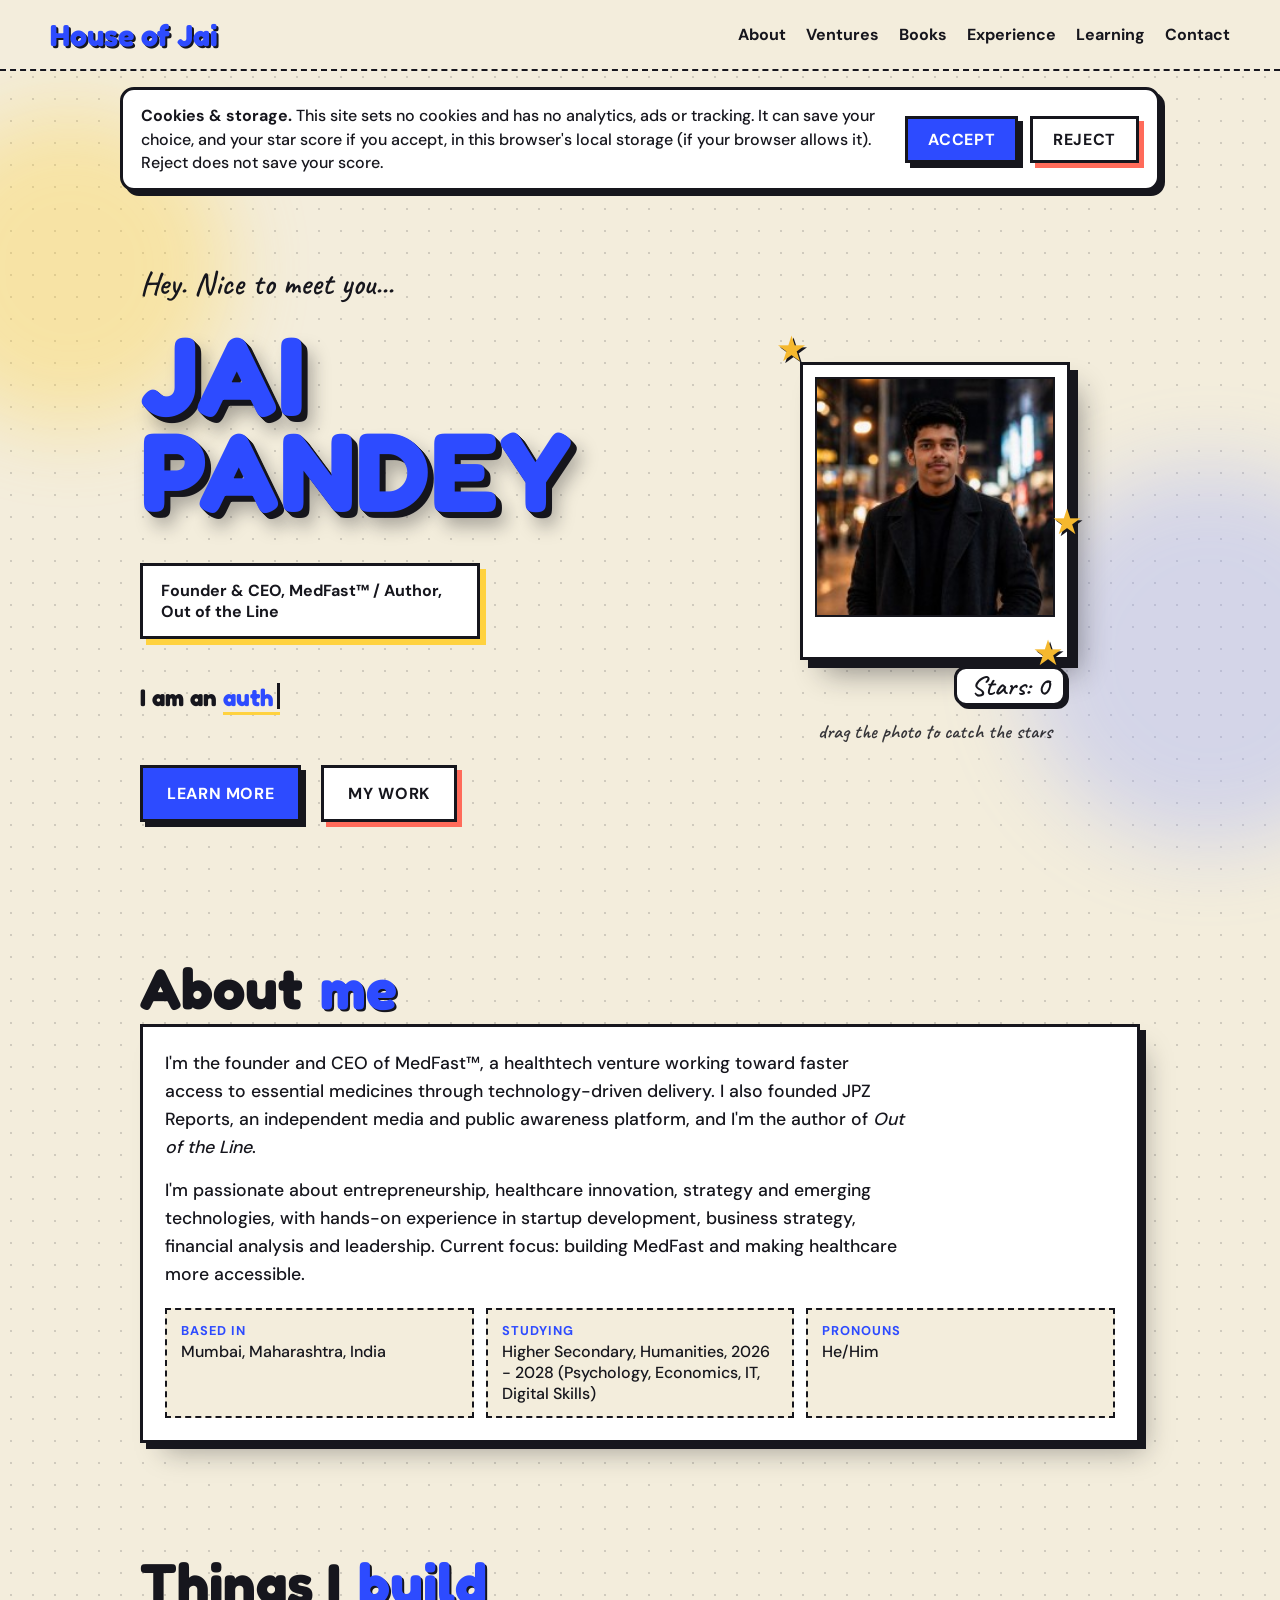
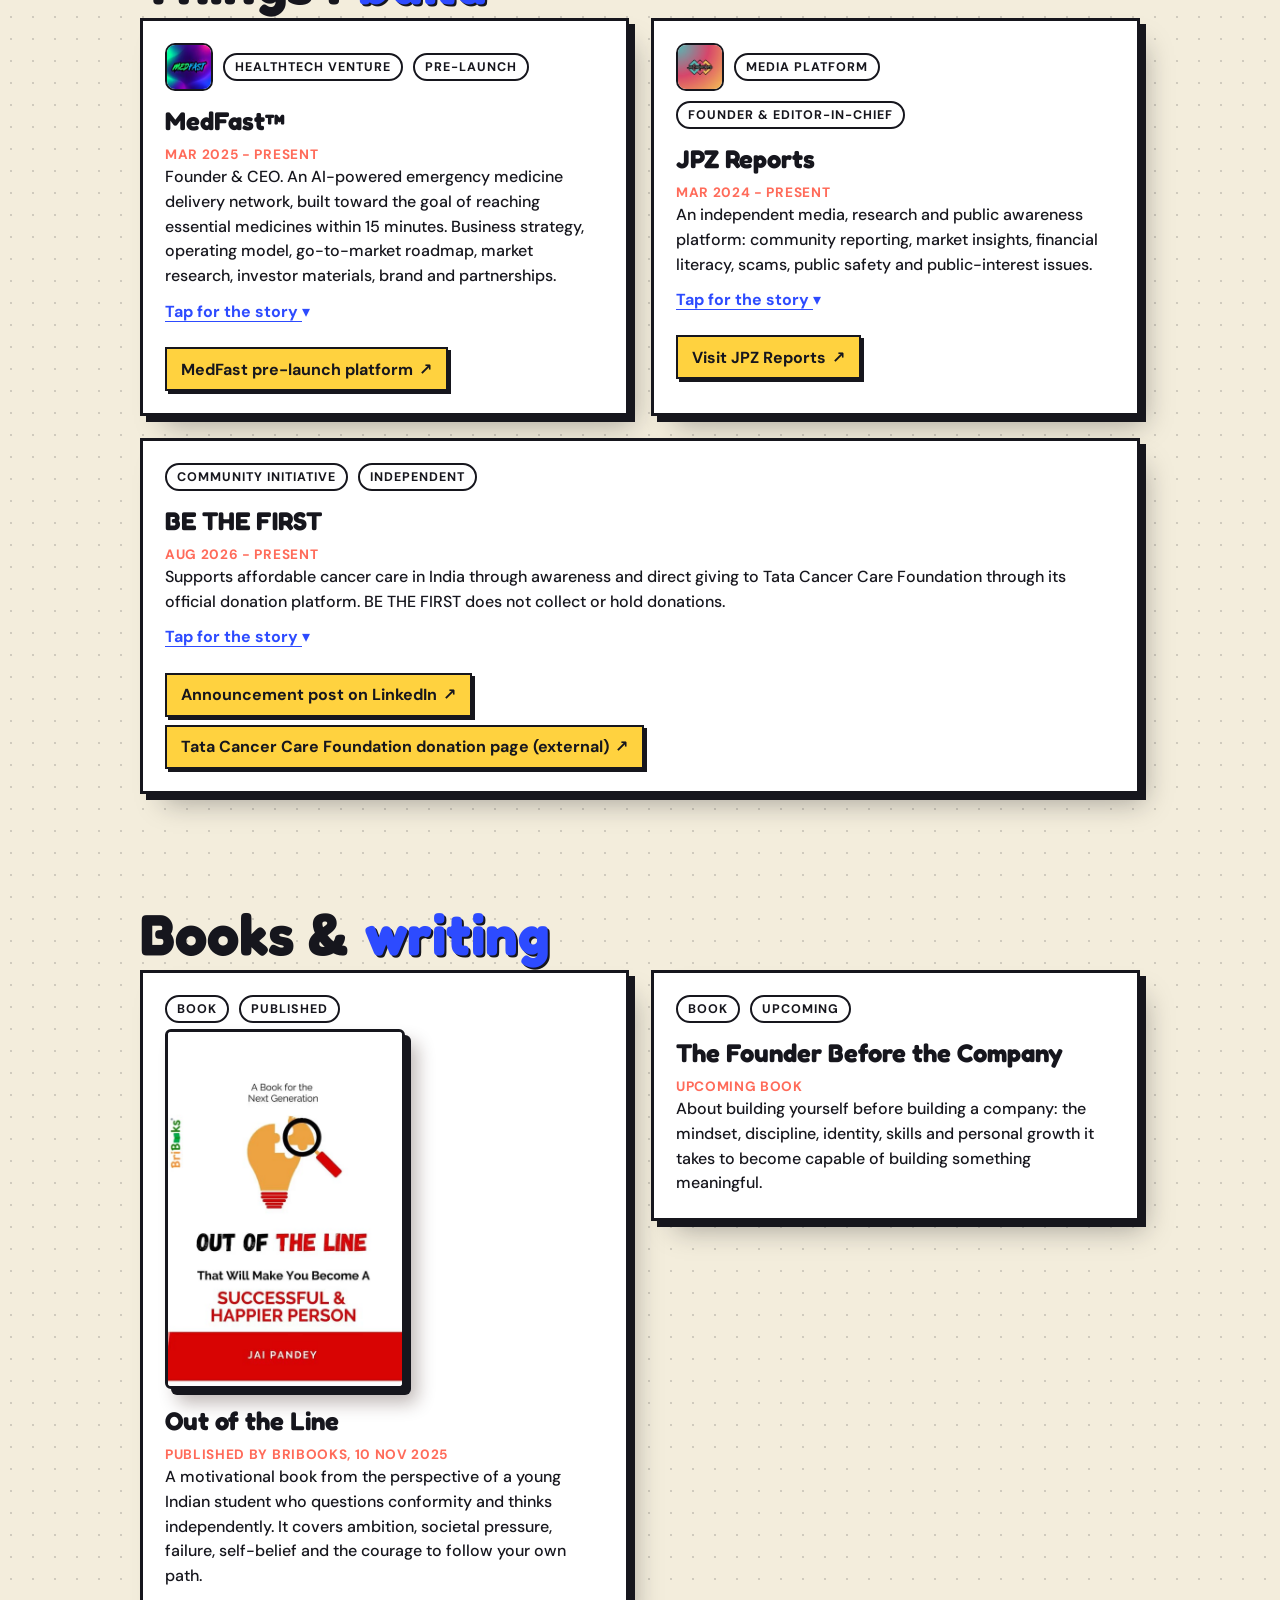
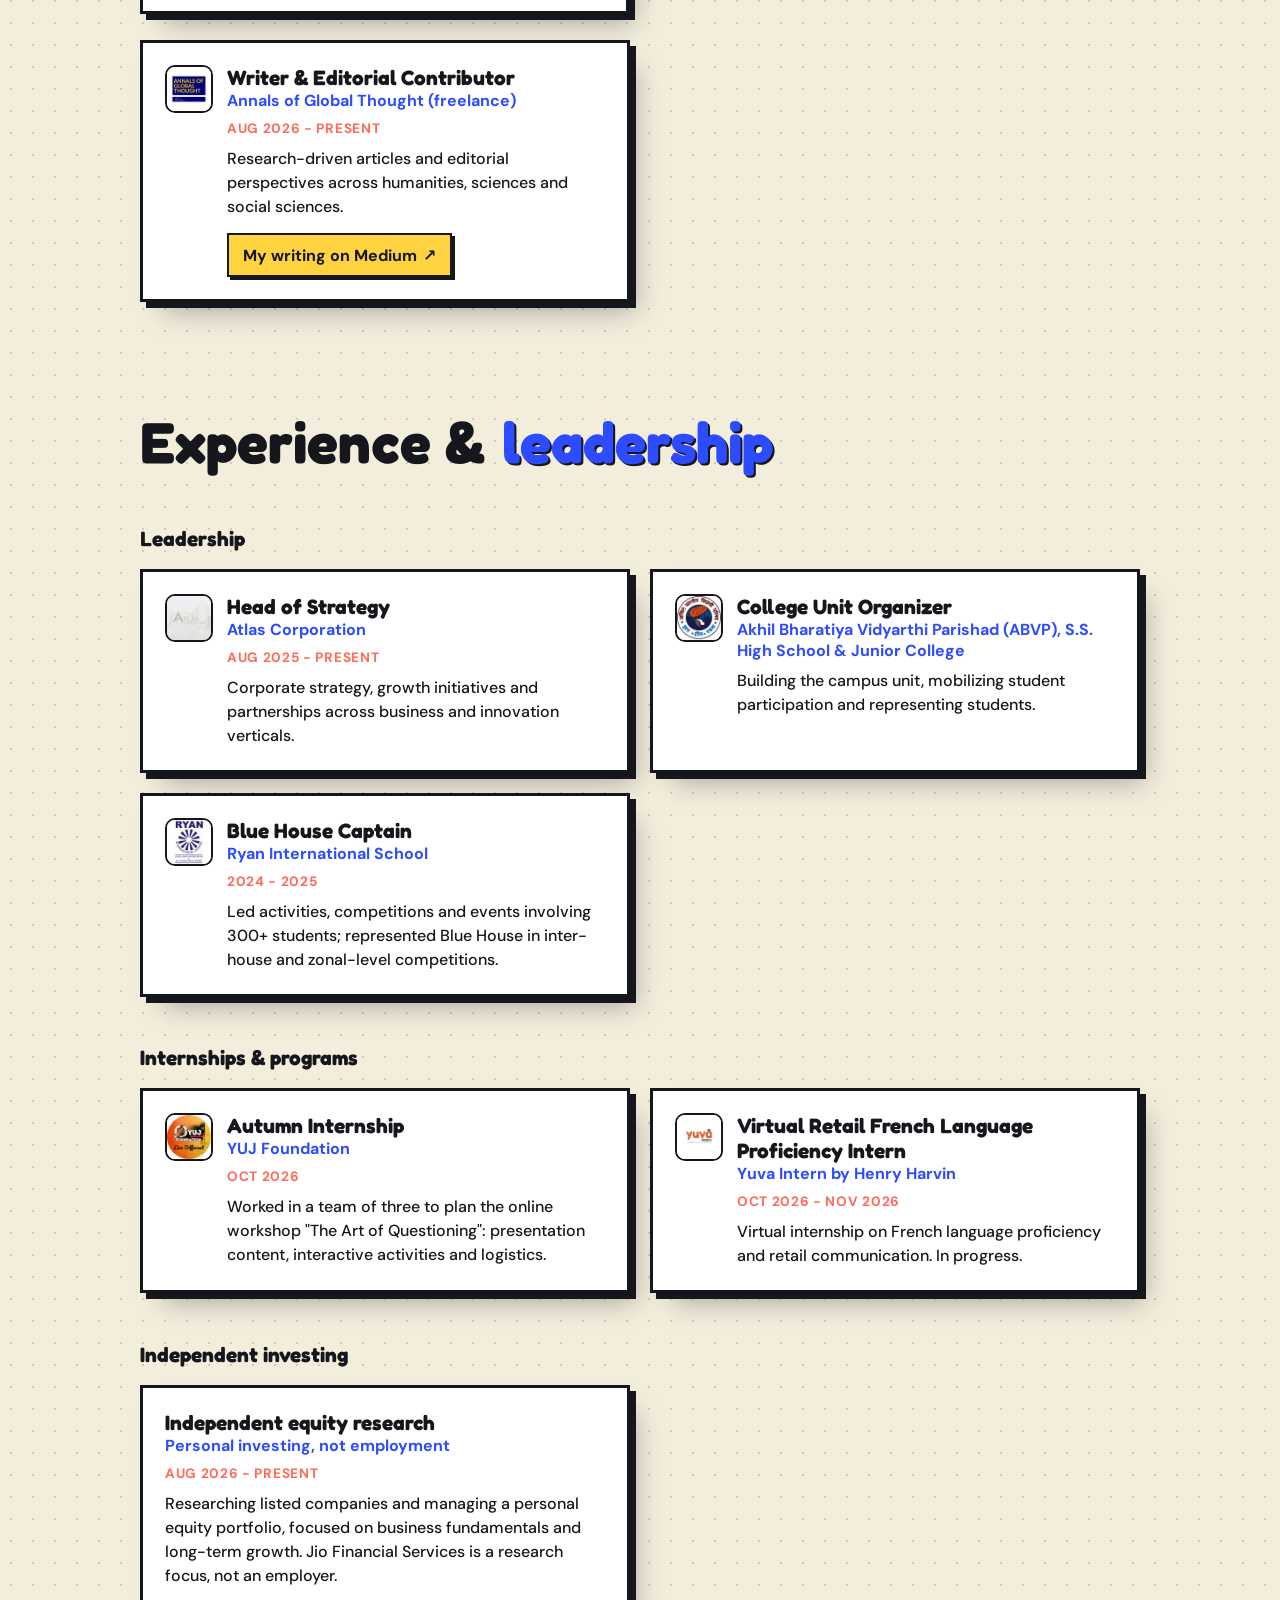
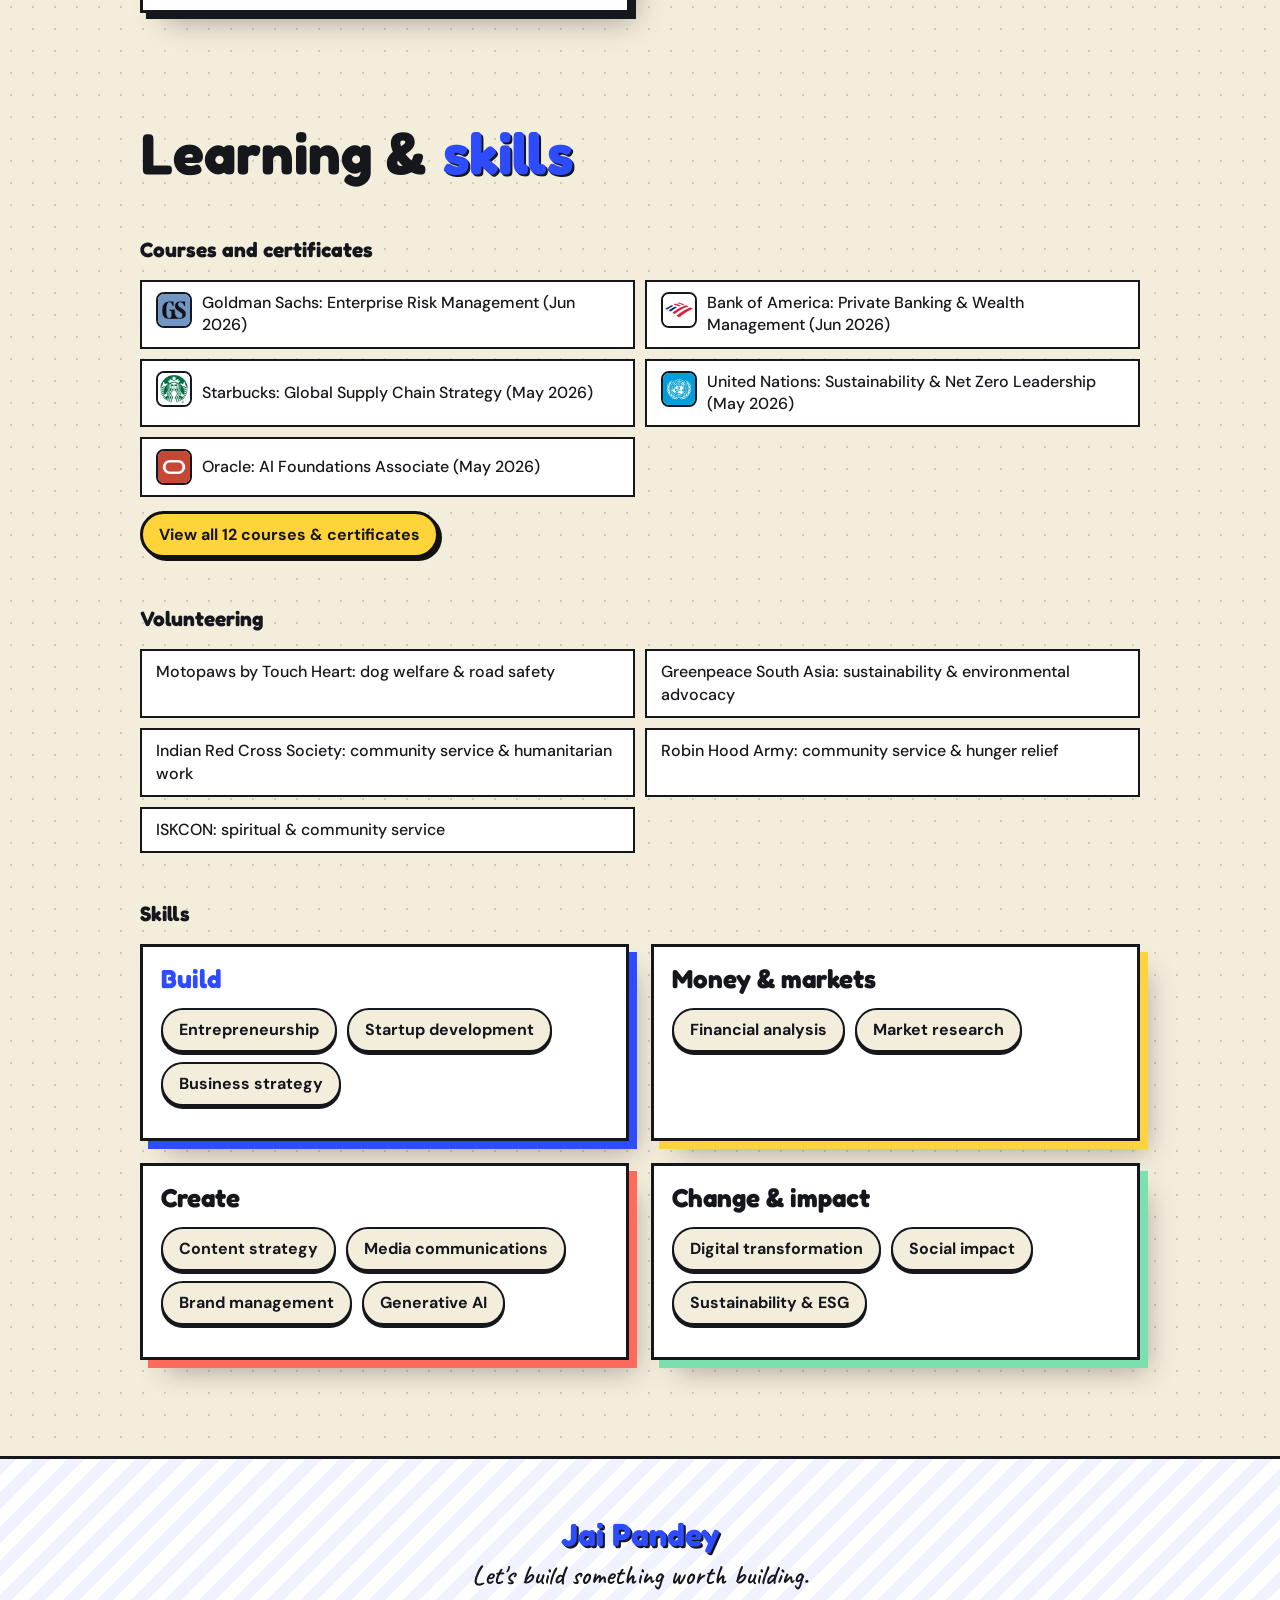
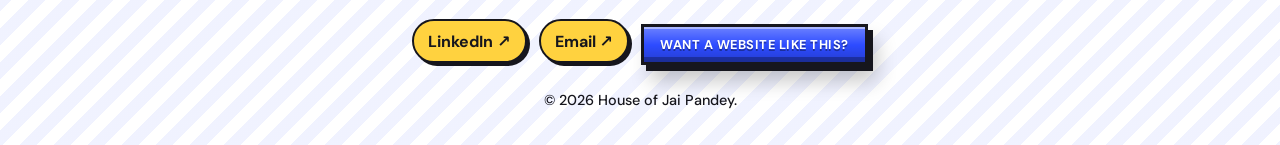
==== commit de042bcf: "Update index.html" ====
--- a/index.html
+++ b/index.html
@@ -1 +1 @@
-<!doctype html><html lang="en"><head><meta charset="utf-8"><meta name="viewport" content="width=device-width,initial-scale=1"><title>House of Jai Pandey</title><meta name="description" content="Founder &amp; CEO of MedFast. Author of Out of the Line. Strategy, writing and ventures."><meta property="og:type" content="website"><meta property="og:url" content="https://ijaipandey.github.io/"><meta property="og:title" content="House of Jai Pandey"><meta property="og:description" content="Founder &amp; CEO of MedFast. Author of Out of the Line. Strategy, writing and ventures."><meta property="og:image" content="https://ijaipandey.github.io/2-og-square.jpg"><meta property="og:image:width" content="1200"><meta property="og:image:height" content="1200"><meta property="og:image:type" content="image/jpeg"><meta property="og:image:alt" content="Jai Pandey, House of Jai"><meta name="twitter:card" content="summary"><meta name="twitter:title" content="House of Jai Pandey"><meta name="twitter:description" content="Founder &amp; CEO of MedFast. Author of Out of the Line. Strategy, writing and ventures."><meta name="twitter:image" content="https://ijaipandey.github.io/2-og-square.jpg"><link rel="stylesheet" href="2-festival-v10.css"><link rel="icon" type="image/png" href="1-favicon.png"><link rel="canonical" href="https://ijaipandey.github.io/"><script type="application/ld+json">{"@context":"https://schema.org","@type":"Person","name":"Jai Pandey","url":"https://ijaipandey.github.io/","jobTitle":"Founder & CEO, MedFast","description":"Founder & CEO of MedFast. Author of Out of the Line. Strategy, writing and ventures.","sameAs":["https://www.linkedin.com/in/ijaipandey/"]}</script><style>.hj-badge.hj-inline{position:static;animation:none;transform:none;margin:6px 0 0;display:inline-flex;font-size:.8rem;min-height:40px;padding:9px 16px}.hj-badge.hj-inline::after{display:none}.hj-badge.hj-inline:hover,.hj-badge.hj-inline:active{transform:none}.pf-contact{flex-wrap:wrap;align-items:center}</style></head><body><div id="root"><div style="position:absolute;width:1px;height:1px;overflow:hidden;clip:rect(0 0 0 0);white-space:nowrap"><h1>Jai Pandey</h1><p>Founder &amp; CEO, MedFast. Author, Out of the Line.</p><p>I'm the founder and CEO of MedFast, a healthtech venture working toward faster access to essential medicines through technology-driven delivery. I also founded JPZ Reports, an independent media and public awareness platform, and I'm the author of Out of the Line.</p><p>Based in Mumbai, Maharashtra, India.</p><a href="https://www.linkedin.com/in/ijaipandey/">LinkedIn</a> <a href="websites.html">Websites by Jai</a></div></div><script src="1-festival-v10.js"></script></body></html>
+<!doctype html><html lang="en"><head><meta charset="utf-8"><meta name="viewport" content="width=device-width,initial-scale=1"><title>House of Jai Pandey</title><meta name="description" content="Founder &amp; CEO of MedFast. Author of Out of the Line. Strategy, writing and ventures."><meta property="og:type" content="website"><meta property="og:url" content="https://ijaipandey.github.io/"><meta property="og:title" content="House of Jai Pandey"><meta property="og:description" content="Founder &amp; CEO of MedFast. Author of Out of the Line. Strategy, writing and ventures."><meta property="og:image" content="https://ijaipandey.github.io/2-og-square.jpg"><meta property="og:image:width" content="1200"><meta property="og:image:height" content="1200"><meta property="og:image:type" content="image/jpeg"><meta property="og:image:alt" content="Jai Pandey, House of Jai"><meta name="twitter:card" content="summary"><meta name="twitter:title" content="House of Jai Pandey"><meta name="twitter:description" content="Founder &amp; CEO of MedFast. Author of Out of the Line. Strategy, writing and ventures."><meta name="twitter:image" content="https://ijaipandey.github.io/2-og-square.jpg"><link rel="stylesheet" href="2-festival-v11.css"><link rel="icon" type="image/png" href="1-favicon.png"><link rel="canonical" href="https://ijaipandey.github.io/"><script type="application/ld+json">{"@context":"https://schema.org","@type":"Person","name":"Jai Pandey","url":"https://ijaipandey.github.io/","jobTitle":"Founder & CEO, MedFast","description":"Founder & CEO of MedFast. Author of Out of the Line. Strategy, writing and ventures.","sameAs":["https://www.linkedin.com/in/ijaipandey/"]}</script><style>.hj-badge.hj-inline{position:static;animation:none;transform:none;margin:6px 0 0;display:inline-flex;font-size:.8rem;min-height:40px;padding:9px 16px}.hj-badge.hj-inline::after{display:none}.hj-badge.hj-inline:hover,.hj-badge.hj-inline:active{transform:none}.pf-contact{flex-wrap:wrap;align-items:center}</style></head><body><div id="root"><div style="position:absolute;width:1px;height:1px;overflow:hidden;clip:rect(0 0 0 0);white-space:nowrap"><h1>Jai Pandey</h1><p>Founder &amp; CEO, MedFast. Author, Out of the Line.</p><p>I'm the founder and CEO of MedFast, a healthtech venture working toward faster access to essential medicines through technology-driven delivery. I also founded JPZ Reports, an independent media and public awareness platform, and I'm the author of Out of the Line.</p><p>Based in Mumbai, Maharashtra, India.</p><a href="https://www.linkedin.com/in/ijaipandey/">LinkedIn</a> <a href="websites.html">Websites by Jai</a></div></div><script src="1-festival-v11.js"></script></body></html>
--- a/2-festival-v11.css
+++ b/2-festival-v11.css
@@ -0,0 +1,52 @@
+@font-face{font-family:Caveat;font-weight:600;font-style:normal;font-display:swap;src:url("./assets/Caveat-600-P25GCNZB.woff2") format("woff2")}@font-face{font-family:DM Sans;font-weight:500;font-style:normal;font-display:swap;src:url("./assets/DMSans-500-X7UMQEPN.woff2") format("woff2")}@font-face{font-family:DM Sans;font-weight:700;font-style:normal;font-display:swap;src:url("./assets/DMSans-700-X7UMQEPN.woff2") format("woff2")}@font-face{font-family:Fredoka;font-weight:700;font-style:normal;font-display:swap;src:url("./assets/Fredoka-700-457OFEIL.woff2") format("woff2")}html,body,#root{margin:0;min-height:100%}:root{--cream:#f3eddc;--ink:#16161d;--blue:#2d4bff;--yellow:#ffd23f;--coral:#ff6b5a;--mint:#7be0b0}body{background:var(--cream)}.pf{font-family:DM Sans,system-ui,sans-serif;font-weight:500;color:var(--ink);background-color:var(--cream);background-image:radial-gradient(rgba(22,22,29,.16) 1.2px,transparent 1.2px);background-size:22px 22px;min-height:100vh;overflow-x:hidden}.pf *{box-sizing:border-box}.pf h1,.pf h2,.pf h3,.pf p{margin:0}.pf-hand{font-family:Caveat,cursive;font-weight:600;font-size:2rem}.pf-top{position:sticky;top:0;z-index:5;display:flex;align-items:center;justify-content:space-between;gap:12px;padding:10px 18px;background:var(--cream);border-bottom:2px dashed var(--ink)}.pf-logo{font-family:Fredoka,sans-serif;font-weight:700;font-size:1.7rem;color:var(--blue);text-shadow:2px 2px 0 var(--ink);transform:rotate(-3deg)}.pf-top nav{display:flex;flex-wrap:wrap;gap:0}.pf-navlink{font:inherit;font-weight:700;background:none;border:0;padding:10px;border-radius:99px;cursor:pointer;color:var(--ink);min-height:44px;white-space:nowrap}.pf-navlink:hover{background:var(--ink);color:var(--cream)}.pf-hero{max-width:1040px;margin:0 auto;padding:48px 20px 64px;display:grid;gap:36px;align-items:center}.pf-name{font-family:Fredoka,sans-serif;font-weight:700;line-height:.86;font-size:clamp(3.4rem,15vw,7rem);color:var(--blue);text-shadow:4px 4px 0 var(--ink);transform:rotate(-3deg);margin:14px 0 26px;display:flex;flex-direction:column;letter-spacing:.01em}.pf-name span:last-child{margin-left:8%}.pf-chip{display:inline-block;background:#fff;border:3px solid var(--ink);box-shadow:6px 6px 0 var(--yellow);padding:14px 18px;font-weight:700;max-width:280px}.pf-cta{display:flex;flex-wrap:wrap;gap:18px;margin:48px 0 18px}.pf-btn{font:inherit;font-weight:700;text-transform:uppercase;letter-spacing:.04em;padding:15px 24px;min-height:48px;border:3px solid var(--ink);cursor:pointer;transition:transform .12s,box-shadow .12s;transform:rotate(-1.2deg)}.pf-solid{background:var(--blue);color:#fff;box-shadow:5px 5px 0 var(--ink)}.pf-ghost{background:#fff;color:var(--ink);box-shadow:5px 5px 0 var(--coral);transform:rotate(1deg)}.pf-btn:hover{transform:translate(-2px,-2px) rotate(0);box-shadow:8px 8px 0 var(--ink)}.pf-btn:focus-visible,.pf-navlink:focus-visible{outline:3px solid var(--coral);outline-offset:2px}.pf-small{font-size:1.5rem;margin-left:40px}.pf-photo-wrap{position:relative;justify-self:center;width:min(78vw,340px)}.pf-photo{background:#fff;padding:12px 12px 40px;border:3px solid var(--ink);box-shadow:10px 10px 0 var(--ink);transform:rotate(3deg)}.pf-photo-in{aspect-ratio:4/5;background:repeating-linear-gradient(45deg,var(--yellow) 0 14px,#ffe27a 14px 28px);display:flex;flex-direction:column;align-items:center;justify-content:center;gap:6px;border:2px solid var(--ink)}.pf-photo-in b{font-family:Fredoka,sans-serif;font-size:5rem;color:var(--ink)}.pf-photo-in span{font-family:Caveat,cursive;font-size:1.5rem}.pf-star{position:absolute;font-style:normal;font-size:3rem;color:var(--coral);text-shadow:2px 2px 0 var(--ink)}.s1{top:-22px;left:-18px}.s2{bottom:-14px;right:-16px;color:var(--blue)}.pf-sec{max-width:1040px;margin:0 auto;padding:56px 20px;scroll-margin-top:70px}.pf-h{font-family:Fredoka,sans-serif;font-weight:700;font-size:clamp(2.2rem,8vw,3.6rem);line-height:1;margin-bottom:48px;padding-bottom:6px;transform:rotate(-1.5deg)}.pf-h em{font-style:normal;color:var(--blue);text-shadow:2px 2px 0 var(--ink);margin-left:.3em}.pf-card{background:#fff;border:3px solid var(--ink);box-shadow:6px 6px 0 var(--ink);padding:22px}.pf-about p{font-size:1.1rem;line-height:1.6;margin-bottom:14px;max-width:62ch}.pf-facts{display:grid;gap:12px;margin-top:20px}.pf-facts div{background:var(--cream);border:2px dashed var(--ink);padding:12px 14px;display:flex;flex-direction:column;gap:2px}.pf-facts b{font-size:.8rem;text-transform:uppercase;letter-spacing:.08em;color:var(--blue)}.pf-roles{list-style:none;margin:0;padding:0;display:grid;gap:20px}.pf-role{display:flex;gap:18px;align-items:flex-start;transform:rotate(var(--tilt))}.pf-num{font-family:Fredoka,sans-serif;font-weight:700;font-size:2rem;color:var(--coral);text-shadow:2px 2px 0 var(--ink)}.pf-role h3{font-family:Fredoka,sans-serif;font-size:1.3rem}.pf-org{color:var(--blue);font-weight:700;margin-top:2px}.pf-role p+p{margin-top:8px;line-height:1.5}.pf-grid{display:grid;gap:22px}.pf-proj h3{font-family:Fredoka,sans-serif;font-size:1.6rem;margin:14px 0 8px}.pf-proj p{line-height:1.55}.pf-proj-top{display:flex;justify-content:space-between;gap:8px}.pf-tag,.pf-status{font-size:.78rem;font-weight:700;text-transform:uppercase;letter-spacing:.08em;border:2px solid var(--ink);padding:4px 10px;border-radius:99px;background:#fff}.c-blue{box-shadow:6px 6px 0 var(--blue)}.c-yellow{box-shadow:6px 6px 0 var(--yellow)}.c-coral{box-shadow:6px 6px 0 var(--coral)}.c-mint{box-shadow:6px 6px 0 var(--mint)}.pf-skills{list-style:none;padding:0;margin:0;display:flex;flex-wrap:wrap;gap:14px}.pf-skills li{background:#fff;border:3px solid var(--ink);padding:10px 16px;font-weight:700;box-shadow:4px 4px 0 var(--yellow);transform:rotate(var(--tilt))}.pf-skills li:nth-child(3n){box-shadow:4px 4px 0 var(--coral)}.pf-skills li:nth-child(3n+1){box-shadow:4px 4px 0 var(--blue)}.pf-foot{margin-top:40px;border-top:3px solid var(--ink);padding:56px 20px 36px;text-align:center;background-color:#fff;background-image:repeating-linear-gradient(135deg,rgba(45,75,255,.07) 0 12px,transparent 12px 24px);scroll-margin-top:60px}.pf-foot-title{font-family:Fredoka,sans-serif;font-weight:700;font-size:2rem;color:var(--blue);text-shadow:2px 2px 0 var(--ink);display:flex;flex-direction:column;align-items:center;gap:4px}.pf-foot-title .pf-hand{color:var(--ink);text-shadow:none;font-size:1.7rem}.pf-contact{display:flex;flex-wrap:wrap;justify-content:center;gap:12px;margin:26px 0}.pf-todo{border:2px dashed var(--coral);padding:10px 16px;border-radius:99px;background:var(--cream)}.pf-copy{font-size:.9rem}@media(min-width:800px){.pf-hero{grid-template-columns:1.15fr .85fr;padding-top:72px}.pf-facts{grid-template-columns:repeat(3,1fr)}.pf-grid{grid-template-columns:1fr 1fr}.pf-grid>:nth-child(3):last-child{grid-column:span 2}.pf-roles{grid-template-columns:1fr 1fr}.pf-top{padding:12px 40px}}@media(max-width:520px){.pf-top{padding:8px 12px}.pf-small{margin-left:0}}.pf .pf-sub{font-family:Fredoka,sans-serif;font-size:1.3rem;margin:48px 0 18px}.pf-when{font-size:.85rem;font-weight:700;color:var(--coral);margin:2px 0 8px;text-transform:uppercase;letter-spacing:.05em}.pf-gap{margin-top:26px}.pf-list{list-style:none;padding:0;margin:0;display:grid;gap:10px}.pf-list li{background:#fff;border:2px solid var(--ink);padding:10px 14px;line-height:1.4}@media(min-width:800px){.pf-list{grid-template-columns:1fr 1fr}}.pf-roles{grid-template-columns:1fr}@media(min-width:800px){.pf-roles{grid-template-columns:1fr 1fr}}.pf-chip{max-width:340px}.pf-photo-in{touch-action:none}.pf-drag{cursor:grab;touch-action:none;user-select:none;transition:transform .5s cubic-bezier(.3,1.6,.5,1)}.pf-drag.is-on{cursor:grabbing;transition:none;z-index:4}.pf-photo-wrap .pf-star{font-style:normal}.pf-star.pf-drag{position:absolute}.pf-star{animation:pf-wiggle 3s ease-in-out infinite}.s2{animation-delay:-1.4s}.pf-photo{animation:pf-float 5s ease-in-out infinite}.pf-hint{position:absolute;right:-6px;top:-34px;font-size:1.4rem;transform:rotate(8deg);margin:0;animation:pf-wiggle 2.4s ease-in-out infinite}.pf-name span{display:inline-block;animation:pf-pop .8s cubic-bezier(.3,1.6,.5,1) both}.pf-name span:last-child{animation-delay:.15s}.pf-hero-text>*{animation:pf-rise .7s ease both}.pf-hero-text>:nth-child(3){animation-delay:.25s}.pf-hero-text>:nth-child(4){animation-delay:.35s}.pf-hero-text>:nth-child(5){animation-delay:.45s}.pf-ticker{overflow:hidden;border-block:3px solid var(--ink);background:var(--yellow);transform:rotate(-1deg);margin:6px -10px}.pf-track{display:flex;width:max-content;animation:pf-scroll 34s linear infinite}.pf-track span{font-family:Fredoka,sans-serif;font-weight:700;font-size:1.15rem;padding:12px 22px;white-space:nowrap}.pf-track i{font-style:normal;color:var(--blue);margin-left:22px}.rv{opacity:0;transform:translateY(26px) scale(.98);transition:opacity .6s ease,transform .6s cubic-bezier(.2,.9,.3,1.2)}.rv.in{opacity:1;transform:none}.pf-role.rv.in,.pf-skills li.rv.in{transform:rotate(var(--tilt))}.pf-card{transition:opacity .6s ease,transform .25s ease,box-shadow .25s ease}.pf-proj.in:hover,.pf-role.in:hover{transform:translate(-3px,-3px) rotate(0);box-shadow:10px 10px 0 var(--ink)}.pf-skills li{transition:transform .2s}.pf-skills li.in:hover{transform:translateY(-4px) rotate(0)}@keyframes pf-float{0%,to{transform:rotate(3deg) translateY(0)}50%{transform:rotate(1.5deg) translateY(-12px)}}@keyframes pf-wiggle{0%,to{rotate:-8deg}50%{rotate:12deg}}@keyframes pf-pop{0%{opacity:0;transform:translateY(40px) scale(.8) rotate(-6deg)}to{opacity:1;transform:none}}@keyframes pf-rise{0%{opacity:0;transform:translateY(18px)}to{opacity:1;transform:none}}@keyframes pf-scroll{to{transform:translate(-50%)}}@media(prefers-reduced-motion:reduce){.pf *,.pf-track{animation:none!important;transition:none!important}.rv{opacity:1;transform:none}}.pf-links{display:flex;flex-direction:column;gap:8px;margin-top:14px;align-items:flex-start}.pf-link{display:inline-flex;align-items:center;gap:6px;min-height:44px;padding:8px 14px;font-weight:700;color:var(--ink);background:var(--yellow);border:2px solid var(--ink);box-shadow:3px 3px 0 var(--ink);text-decoration:none;transition:transform .15s,box-shadow .15s}.pf-link:hover{transform:translate(-2px,-2px);box-shadow:5px 5px 0 var(--ink)}.pf-link:focus-visible{outline:3px solid var(--coral);outline-offset:2px}.pf-link-pill{border-radius:99px}.pf-prog{position:fixed;top:0;left:0;right:0;height:5px;background:linear-gradient(90deg,var(--blue),var(--coral),var(--yellow));transform-origin:0 50%;z-index:20}.pf-blob{position:fixed;border-radius:50%;filter:blur(40px);opacity:.35;z-index:0;pointer-events:none;animation:pf-drift 14s ease-in-out infinite}.b1{width:320px;height:320px;background:var(--yellow);top:12%;left:-90px}.b2{width:380px;height:380px;background:#9aa9ff;bottom:6%;right:-120px;animation-delay:-6s}.pf-top,.pf-hero,.pf-sec,.pf-ticker,.pf-counts,.pf-foot{position:relative;z-index:1}.pf-top{position:sticky}@keyframes pf-drift{0%,to{transform:translate(0)}50%{transform:translate(40px,-50px)}}button.pf-logo{background:none;border:0;cursor:pointer;padding:6px 10px;min-height:44px}.pf-iam{font-family:Fredoka,sans-serif;font-weight:700;font-size:1.5rem;margin-top:18px;min-height:2em}.pf-typer{color:var(--blue);border-bottom:3px solid var(--yellow)}.pf-caret{display:inline-block;width:3px;height:1.1em;background:var(--ink);margin-left:3px;vertical-align:-3px;animation:pf-blink .8s steps(1) infinite}@keyframes pf-blink{50%{opacity:0}}.pf-counts{max-width:1040px;margin:36px auto 0;padding:0 20px;display:grid;grid-template-columns:1fr 1fr;gap:16px}.pf-count{background:#fff;border:3px solid var(--ink);box-shadow:5px 5px 0 var(--coral);padding:16px;text-align:center}.pf-count b{display:block;font-family:Fredoka,sans-serif;font-size:3rem;line-height:1;color:var(--blue);text-shadow:2px 2px 0 var(--ink)}.pf-count span{font-weight:700;font-size:.9rem}@media(min-width:800px){.pf-counts{grid-template-columns:repeat(4,1fr)}}.pf-proj{transition:transform .2s ease-out,box-shadow .25s ease,opacity .6s ease;will-change:transform}.pf-more{font:inherit;font-weight:700;background:none;border:0;padding:10px 0;min-height:44px;cursor:pointer;color:var(--blue);text-decoration:underline;text-underline-offset:4px}.pf-more span{display:inline-block;transition:transform .25s}.pf-more span.up{transform:rotate(180deg)}.pf-reveal{display:grid;grid-template-rows:0fr;transition:grid-template-rows .4s ease}.pf-reveal.open{grid-template-rows:1fr}.pf-reveal>ul{overflow:hidden;margin:0;padding:0 0 0 20px;line-height:1.55}.pf-reveal.open>ul{padding-bottom:8px}.pf-conf{position:fixed;z-index:30;font-style:normal;font-size:1.6rem;pointer-events:none;animation:pf-conf 1.1s ease-out forwards;text-shadow:1px 1px 0 var(--ink)}@keyframes pf-conf{to{transform:translate(var(--dx),var(--dy)) rotate(360deg);opacity:0}}.pf .pf-sub{position:relative}.pf-hero-text>:nth-child(6){animation-delay:.55s}.pf-hero-text>*{animation-duration:.5s}.pf-logo-img{width:48px;height:48px;object-fit:cover;border:2px solid var(--ink);border-radius:10px;background:#fff;flex:none}.pf-role{display:flex;gap:14px;align-items:flex-start}.pf-cert{display:flex;gap:10px;align-items:center}.pf-cert .pf-logo-img{width:36px;height:36px;border-radius:8px}.pf-proj-top{align-items:center;gap:10px}.pf-proj-top .pf-logo-img{margin-right:auto}.pf-logo,.pf-name,.pf-btn,.pf-ghost,.pf-photo,.pf-h,.pf-role,.pf-skills li,.pf-ticker,.pf-role.rv.in,.pf-skills li.rv.in{transform:none}.pf-name span:last-child{margin-left:0}.pf-ticker{margin:6px 0}.pf-btn:hover{transform:translateY(-2px)}.pf-proj.in:hover,.pf-role.in:hover{transform:translateY(-3px)}.pf-skills li.in:hover{transform:translateY(-4px)}.pf-photo{animation:pf-bob 4.5s ease-in-out infinite}@keyframes pf-bob{0%,to{transform:translateY(0)}50%{transform:translateY(-8px)}}.pf-hero{align-items:center;justify-items:stretch}.pf-photo-wrap{margin:10px auto 18px}.pf-role .pf-logo-img,.pf-cert .pf-logo-img,.pf-proj-top .pf-logo-img{align-self:flex-start}.pf-cert{align-items:center}.pf-hint{top:-30px;right:4px;transform:none}.pf-proj-top{flex-wrap:wrap;justify-content:flex-start}.pf-proj-top .pf-logo-img{margin-right:0}.pf-tag,.pf-status{white-space:nowrap}.pf-chat,.pf-meet{max-width:640px}.pf-meet{margin-top:26px;display:grid;gap:12px}.pf-chat-note{font-size:.9rem;color:#4a4a55;line-height:1.4}.pf-chat-log{height:240px;overflow-y:auto;display:flex;flex-direction:column;gap:10px;margin:14px 0;padding:4px}.pf-msg{max-width:88%;padding:10px 14px;border:2px solid var(--ink);line-height:1.45;overflow-wrap:anywhere}.pf-msg.bot{align-self:flex-start;background:var(--cream)}.pf-msg.me{align-self:flex-end;background:var(--yellow)}.pf-chips{display:flex;flex-wrap:wrap;gap:8px;margin-bottom:12px}.pf-chipbtn{font:inherit;font-weight:700;font-size:.85rem;min-height:44px;padding:8px 14px;border:2px solid var(--ink);border-radius:99px;background:#fff;cursor:pointer}.pf-chipbtn:hover{background:var(--ink);color:var(--cream)}.pf-chat-form{display:flex;gap:10px}.pf-chat-form input,.pf-meet input{font:inherit;min-height:48px;padding:10px 12px;border:3px solid var(--ink);background:#fff;width:100%;min-width:0}.pf-chat-form .pf-btn{flex:none}.pf-meet label{display:grid;gap:4px;font-weight:700;font-size:.9rem}.pf-draft{background:var(--cream);border:2px dashed var(--ink);padding:12px;line-height:1.5;user-select:all}.pf-chat input:focus-visible,.pf-meet input:focus-visible,.pf-chipbtn:focus-visible{outline:3px solid var(--coral);outline-offset:2px}.pf-photo-wrap{width:min(70vw,270px)}.pf-photo-in.pf-has-photo{aspect-ratio:1/1;background:#fff;display:block;padding:0;overflow:hidden}.pf-has-photo img{display:block;width:100%;height:100%;object-fit:cover}.pf-vall{margin-top:14px}.pf-vall summary{cursor:pointer;display:inline-block;font-weight:700;padding:10px 16px;border:3px solid #111;border-radius:999px;background:#ffd43b;box-shadow:3px 3px #111;list-style:none}.pf-vall summary::-webkit-details-marker{display:none}.pf-vall[open] summary{margin-bottom:14px}.pf-vall .c{display:none}.pf-vall[open] .c{display:inline}.pf-vall[open] .o{display:none}.pf-board{display:grid;grid-template-columns:1fr;gap:22px}@media(min-width:760px){.pf-board{grid-template-columns:1fr 1fr}}.pf-sgroup{border:3px solid var(--ink);padding:18px 18px 20px;background:#fff}.pf-sgroup h4{margin:0 0 14px;font-family:Fredoka,DM Sans,sans-serif;font-size:26px;line-height:1.1}.sg-blue{box-shadow:8px 8px 0 var(--blue)}.sg-yellow{box-shadow:8px 8px 0 var(--yellow)}.sg-coral{box-shadow:8px 8px 0 var(--coral)}.sg-mint{box-shadow:8px 8px 0 var(--mint)}.sg-blue h4{color:var(--blue)}.pf-chips{display:flex;flex-wrap:wrap;gap:10px}.pf-chip2{position:relative;font:inherit;font-weight:700;color:var(--ink);background:var(--cream);border:2.5px solid var(--ink);border-radius:999px;padding:9px 16px;cursor:pointer;min-height:44px;transition:transform .1s ease-out,background-color .1s ease-out,box-shadow .1s ease-out}.sg-blue .pf-chip2:hover,.sg-blue .pf-chip2:focus-visible{background:var(--blue);color:#fff}.sg-yellow .pf-chip2:hover,.sg-yellow .pf-chip2:focus-visible{background:var(--yellow)}.sg-coral .pf-chip2:hover,.sg-coral .pf-chip2:focus-visible{background:var(--coral)}.sg-mint .pf-chip2:hover,.sg-mint .pf-chip2:focus-visible{background:var(--mint)}.pf-chip2:hover,.pf-chip2:focus-visible{transform:translateY(-3px) scale(1.05);box-shadow:0 4px 0 var(--ink);outline:none}.pf-chip2:focus-visible{outline:3px solid var(--ink);outline-offset:2px}.pf-chip2:active{transform:translateY(0) scale(.97);box-shadow:none}.pf-chip2:before,.pf-chip2:after{content:"\2605";position:absolute;top:-10px;font-size:14px;opacity:0;pointer-events:none;color:var(--ink)}.pf-chip2:before{left:12px}.pf-chip2:after{right:12px}.pf-chip2:hover:before,.pf-chip2:hover:after{animation:pf-spark .45s ease-out 1}.pf-chip2.pop:before,.pf-chip2.pop:after{animation:pf-spark .45s ease-out 1}@keyframes pf-spark{0%{opacity:0;transform:translateY(6px) scale(.4) rotate(0)}25%{opacity:1}to{opacity:0;transform:translateY(-14px) scale(1.2) rotate(90deg)}}@media(prefers-reduced-motion:reduce){.pf .pf-chip2{transition:none!important}.pf .pf-chip2:hover,.pf .pf-chip2:focus-visible{transform:none;box-shadow:0 0 0 3px var(--ink)}.pf .pf-chip2:before,.pf .pf-chip2:after{display:none}}.pf-name{text-shadow:1px 1px 0 var(--ink),2px 2px 0 var(--ink),3px 3px 0 var(--ink),4px 4px 0 var(--ink),5px 5px 0 var(--ink),6px 6px 0 var(--ink),10px 14px 18px rgba(22,22,29,.35)}.pf-photo{animation:pf-bob 4.5s ease-in-out infinite;box-shadow:8px 8px 0 var(--ink),16px 20px 28px -8px #16161d73}@keyframes pf-bob{0%,to{translate:0 0}50%{translate:0 -8px}}.pf-card,.pf-sgroup{box-shadow:6px 6px 0 var(--ink),14px 18px 26px -10px #16161d59}.pf-sgroup.sg-blue{box-shadow:8px 8px 0 var(--blue),16px 20px 26px -10px #16161d59}.pf-sgroup.sg-yellow{box-shadow:8px 8px 0 var(--yellow),16px 20px 26px -10px #16161d59}.pf-sgroup.sg-coral{box-shadow:8px 8px 0 var(--coral),16px 20px 26px -10px #16161d59}.pf-sgroup.sg-mint{box-shadow:8px 8px 0 var(--mint),16px 20px 26px -10px #16161d59}.pf .pf-sgroup.rv.in,.pf .pf-role.rv.in,.pf .pf-about.rv.in{transform:perspective(900px) rotateX(var(--rx, 0deg)) rotateY(var(--ry, 0deg));transform-style:preserve-3d;transition:transform .12s ease-out,box-shadow .2s ease}.pf-chip2{box-shadow:0 3px 0 var(--ink);transform:translateZ(18px)}.pf-chip2:hover,.pf-chip2:focus-visible{transform:translateZ(40px) translateY(-4px) scale(1.07);box-shadow:0 8px 0 var(--ink),0 16px 18px -6px #16161d66}.pf-chip2:active{transform:translateZ(10px) translateY(2px) scale(.97);box-shadow:0 1px 0 var(--ink)}.pf-chip2:before,.pf-chip2:after{font-size:18px}@media(prefers-reduced-motion:reduce){.pf .pf-photo{animation:none}.pf .pf-chip2,.pf .pf-chip2:hover,.pf .pf-chip2:focus-visible,.pf .pf-chip2:active{transform:none}.pf .pf-sgroup.rv.in,.pf .pf-role.rv.in,.pf .pf-about.rv.in{transform:none}}.pf-chip2,.pf-sgroup h4{user-select:none;-webkit-user-select:none}:root[data-theme=diwali]{--cream:#fff1d1;--blue:#9b1c3b;--yellow:#ffb703;--coral:#ff7a1a;--mint:#1fb59a;--ink:#2a1209}:root[data-theme=diwali] .pf{background-image:radial-gradient(rgba(180,90,10,.2) 1.2px,transparent 1.2px),radial-gradient(ellipse at 85% 8%,rgba(255,183,3,.35),transparent 45%),radial-gradient(ellipse at 10% 40%,rgba(255,122,26,.18),transparent 50%);background-size:22px 22px,auto,auto}:root[data-theme=diwali] .pf-foot{background-image:repeating-linear-gradient(135deg,rgba(255,122,26,.12) 0 12px,transparent 12px 24px)}.pf-lights{display:flex;justify-content:space-between;padding:0 10px;height:26px;border-bottom:2px solid rgba(42,18,9,.25);background:linear-gradient(var(--cream),rgba(255,241,209,0));overflow:hidden}.pf-lights i{width:10px;height:14px;margin-top:4px;border-radius:50% 50% 55% 55%;background:var(--yellow);box-shadow:0 0 8px 3px #ffb703b3;animation:pf-bulb 3.6s ease-in-out infinite;position:relative}.pf-lights i:nth-child(3n){background:var(--coral);box-shadow:0 0 8px 3px #ff7a1a99}.pf-lights i:nth-child(3n+1){background:#ff4d6d;box-shadow:0 0 8px 3px #ff4d6d80}.pf-lights i:before{content:"";position:absolute;left:50%;top:-4px;width:4px;height:4px;margin-left:-2px;background:var(--ink)}@keyframes pf-bulb{0%,to{opacity:.78}50%{opacity:1}}.pf-diya{width:74px;height:auto;display:block;overflow:visible}.pf-diya.sm{width:52px}.pf-bowl{fill:#c2410c;stroke:var(--ink);stroke-width:3;stroke-linejoin:round}.pf-rim{fill:none;stroke:var(--yellow);stroke-width:3;stroke-linecap:round}.pf-flame{fill:var(--yellow);stroke:var(--ink);stroke-width:2.5;stroke-linejoin:round;transform-origin:32px 24px;animation:pf-flick 2.6s ease-in-out infinite}.pf-flame-in{fill:#fff6c9;transform-origin:32px 23px;animation:pf-flick 2.6s ease-in-out infinite}.pf-glow{fill:#ffb70359;filter:blur(5px);animation:pf-bulb 2.6s ease-in-out infinite}@keyframes pf-flick{0%,to{transform:scale(1) rotate(0)}35%{transform:scale(.96,1.05) rotate(-2deg)}70%{transform:scale(1.03,.97) rotate(2deg)}}.pf-diyas{position:absolute;left:-26px;bottom:-34px;display:flex;align-items:flex-end;gap:6px;z-index:3;pointer-events:none}.pf-foot-diyas{display:flex;justify-content:center;align-items:flex-end;gap:14px;margin-bottom:8px}.pf-shubh{color:#c2410c;margin:0 0 10px}@media(prefers-reduced-motion:reduce){.pf .pf-flame,.pf .pf-flame-in,.pf .pf-glow,.pf .pf-lights i{animation:none}}.pf-burger{display:none;width:48px;height:48px;padding:0;flex-direction:column;align-items:center;justify-content:center;gap:5px;background:var(--cream);border:3px solid var(--ink);border-radius:12px;box-shadow:3px 3px 0 var(--ink);cursor:pointer}.pf-burger i{display:block;width:22px;height:3px;border-radius:2px;background:var(--ink)}.pf-burger:focus-visible{outline:3px solid var(--coral);outline-offset:2px}@media(max-width:799px){.pf-burger{display:flex}.pf-top nav{display:none;position:absolute;top:calc(100% + 2px);right:12px;width:min(240px,calc(100vw - 24px));flex-direction:column;padding:8px;background:var(--cream);border:3px solid var(--ink);border-radius:14px;box-shadow:5px 5px 0 var(--ink)}.pf-top nav.open{display:flex}.pf-top nav .pf-navlink{text-align:left;border-radius:10px;padding:12px 14px;width:100%}}.pf .pf-top{z-index:30}.pf-lights{z-index:29}.pf .pf-hero-text .pf-hand{margin-bottom:18px}.pf .pf-hero-text .pf-name{margin:22px 0 44px}.pf .pf-hero-text .pf-chip{margin-bottom:8px}.pf .pf-hero-text .pf-iam{margin-top:36px;min-height:1.6em}.pf .pf-hero-text .pf-cta{margin:44px 0 18px;gap:20px}.pf-game{position:relative}.pf-gstar{position:absolute;z-index:3;font-style:normal;font-size:2.2rem;line-height:1;color:var(--gold, #f5b82e);text-shadow:2px 2px 0 var(--ink);transition:left 1.4s ease,top 1.4s ease;animation:pf-gfloat 3.4s ease-in-out infinite;pointer-events:none}@keyframes pf-gfloat{0%,to{margin-top:0}50%{margin-top:-8px}}.pf-plus{position:absolute;z-index:6;font-family:Fredoka,sans-serif;font-size:1.5rem;color:var(--ink);text-shadow:1px 1px 0 #fff;pointer-events:none;animation:pf-plusup .9s ease-out forwards}@keyframes pf-plusup{0%{opacity:1;transform:translateY(0)}to{opacity:0;transform:translateY(-46px)}}.pf-score{position:absolute;left:50%;bottom:-44px;transform:translate(-50%);margin:0;font-size:1.7rem;white-space:nowrap;background:#fff;border:3px solid var(--ink);border-radius:12px;box-shadow:3px 3px 0 var(--ink);padding:0 14px}.pf-photo-wrap{margin-bottom:56px}.pf-cookie{position:relative;z-index:2;max-width:1040px;margin:16px auto 0;width:calc(100% - 32px);display:flex;flex-wrap:wrap;align-items:center;gap:14px;padding:14px 18px;background:#fff;border:3px solid var(--ink);border-radius:14px;box-shadow:5px 5px 0 var(--ink)}.pf-cookie p{margin:0;flex:1 1 260px;line-height:1.45}.pf-cookie-btns{display:flex;gap:12px}.pf-cookie-btns .pf-btn{min-height:44px;padding:10px 20px}@media(prefers-reduced-motion:reduce){.pf .pf-gstar,.pf .pf-plus{animation:none;transition:none}}.pf .pf-score{left:auto;right:4px;transform:none;bottom:-46px}.pf .pf-catch{position:absolute;left:0;right:0;bottom:-84px;margin:0;text-align:center;font-size:1.25rem;opacity:.85}.pf .pf-photo-wrap{margin-bottom:92px}.pf .pf-cover{display:block;width:min(100%,240px);height:auto;aspect-ratio:2 / 3;margin:6px 0 16px;border:3px solid var(--ink);border-radius:6px;box-shadow:6px 6px 0 var(--ink),12px 14px 18px #2a12094d;background:#fff}.pf #books .pf-grid{align-items:start}.pf .pf-logo{font-size:1.45rem;white-space:nowrap;line-height:1.1}@media(min-width:800px){.pf .pf-logo{font-size:1.9rem}}@media(max-width:360px){.pf .pf-logo{font-size:1.2rem}}:root[data-theme=christmas]{--cream:#f5f9f4;--blue:#b3122a;--yellow:#f6c945;--coral:#1e7a46;--mint:#8ed1a0;--ink:#13261b}:root[data-theme=christmas] .pf{background-image:radial-gradient(rgba(30,122,70,.18) 1.2px,transparent 1.2px),radial-gradient(ellipse at 85% 8%,rgba(179,18,42,.14),transparent 45%),radial-gradient(ellipse at 10% 40%,rgba(30,122,70,.14),transparent 50%);background-size:22px 22px,auto,auto}:root[data-theme=christmas] .pf-foot{background-image:repeating-linear-gradient(135deg,#b3122a1a 0 12px,#1e7a461a 12px 24px)}:root[data-theme=christmas] .pf-lights i{background:#e63946;box-shadow:0 0 8px 3px #e6394699}:root[data-theme=christmas] .pf-lights i:nth-child(3n){background:#2fa05f;box-shadow:0 0 8px 3px #2fa05f99}:root[data-theme=christmas] .pf-lights i:nth-child(3n+1){background:var(--yellow);box-shadow:0 0 8px 3px #f6c945b3}:root[data-theme=christmas] .pf-shubh{color:#b3122a}.pf-tree{width:62px;height:auto;display:block;overflow:visible}.pf-tree.sm{width:44px}.pf-tleaf{fill:#1e7a46;stroke:var(--ink);stroke-width:2.5;stroke-linejoin:round}.pf-ttrunk{fill:#7a4a21;stroke:var(--ink);stroke-width:2.5}.pf-tstar{fill:var(--yellow);stroke:var(--ink);stroke-width:2;stroke-linejoin:round;animation:pf-bulb 2.6s ease-in-out infinite}.pf-tb1{fill:#e63946;stroke:var(--ink);stroke-width:1.5}.pf-tb2{fill:var(--yellow);stroke:var(--ink);stroke-width:1.5}.pf-snow{position:fixed;inset:0;z-index:40;pointer-events:none;overflow:hidden}.pf-snow i{position:absolute;top:-24px;font-style:normal;color:#fff;text-shadow:0 0 3px rgba(19,38,27,.55),0 0 1px rgba(19,38,27,.8);animation:pf-fall linear infinite;opacity:.9}@keyframes pf-fall{0%{transform:translateY(-6vh) translate(0) rotate(0)}50%{transform:translateY(55vh) translate(18px) rotate(180deg)}to{transform:translateY(112vh) translate(-8px) rotate(360deg)}}@media(prefers-reduced-motion:reduce){.pf .pf-snow i,.pf .pf-tstar{animation:none}.pf-snow i{top:10%}}:root[data-theme=birthday]{--cream:#fff6fb;--blue:#7a3cff;--yellow:#ffc233;--coral:#ff4d8d;--mint:#7fe0c3;--ink:#2a1233}:root[data-theme=birthday] .pf{background-image:radial-gradient(rgba(255,77,141,.18) 1.2px,transparent 1.2px),radial-gradient(ellipse at 85% 8%,rgba(122,60,255,.14),transparent 45%),radial-gradient(ellipse at 10% 40%,rgba(255,194,51,.18),transparent 50%);background-size:22px 22px,auto,auto}:root[data-theme=birthday] .pf-foot{background-image:repeating-linear-gradient(135deg,#ff4d8d1a 0 12px,#7a3cff1a 12px 24px)}:root[data-theme=birthday] .pf-lights i{background:#ff4d8d;box-shadow:0 0 8px 3px #ff4d8d8c}:root[data-theme=birthday] .pf-lights i:nth-child(3n){background:#3fa7ff;box-shadow:0 0 8px 3px #3fa7ff8c}:root[data-theme=birthday] .pf-lights i:nth-child(3n+1){background:var(--yellow);box-shadow:0 0 8px 3px #ffc233b3}:root[data-theme=birthday] .pf-shubh{color:#7a3cff}.pf-balloon{width:46px;height:auto;display:block;overflow:visible}.pf-balloon.sm{width:36px}.pf-confetti i{color:#ff4d8d;text-shadow:none;opacity:.95}.pf-confetti i:nth-child(4n+1){color:#ffc233}.pf-confetti i:nth-child(4n+2){color:#3fa7ff}.pf-confetti i:nth-child(4n+3){color:#7a3cff}.pf-confetti i{opacity:.8}@media(prefers-reduced-motion:reduce){.pf-confetti{display:none}}.hj-badge{position:fixed;right:max(12px,env(safe-area-inset-right));bottom:max(12px,env(safe-area-inset-bottom));z-index:40;display:inline-flex;align-items:center;justify-content:center;text-decoration:none;min-height:44px;padding:11px 18px;font-size:.85rem;transform:rotate(-1.2deg);transition:opacity .15s,transform .15s,box-shadow .15s}.hj-badge:hover{transform:rotate(-1.2deg) translate(2px,2px);box-shadow:3px 3px 0 var(--ink)}.hj-badge:focus-visible{outline:3px solid var(--yellow);outline-offset:3px}.hj-badge.hj-yield{opacity:0;pointer-events:none;transform:translateY(10px) rotate(-1.2deg)}@media print{.hj-badge{display:none}}.hj-badge{overflow:hidden;background-image:linear-gradient(180deg,#ffffff4d,#fff0 52%,#0000002e);box-shadow:inset 0 2px #ffffff73,inset 0 -5px #00000047,5px 6px 0 var(--ink),9px 16px 20px #00000038;text-shadow:0 2px 0 rgba(0,0,0,.35);animation:hj-bob 3.2s ease-in-out infinite}.hj-badge:after{content:"";position:absolute;top:-20%;bottom:-20%;left:-60%;width:38%;background:linear-gradient(100deg,transparent,rgba(255,255,255,.55),transparent);transform:skew(-18deg);animation:hj-shine 5.5s ease-in-out infinite;pointer-events:none}.hj-badge:hover{animation-play-state:paused;transform:rotate(-1.2deg) translate(2px,3px);box-shadow:inset 0 2px #ffffff73,inset 0 -3px #00000047,3px 3px 0 var(--ink),6px 9px 14px #00000038}.hj-badge:active{transform:rotate(-1.2deg) translate(5px,6px);box-shadow:inset 0 3px #00000040,0 0 0 var(--ink)}.hj-badge.hj-yield{animation:none}@keyframes hj-bob{0%,to{transform:translateY(0) rotate(-1.2deg)}50%{transform:translateY(-5px) rotate(-.4deg)}}@keyframes hj-shine{0%,62%{left:-60%}to{left:130%}}@media(prefers-reduced-motion:reduce){.hj-badge,.hj-badge:after{animation:none}}:root[data-theme=thanksgiving]{--cream:#fff3e0;--blue:#8a3a12;--yellow:#f2b134;--coral:#d9631e;--mint:#a8b85a;--ink:#2b160a}:root[data-theme=thanksgiving] .pf{background-image:radial-gradient(rgba(138,58,18,.16) 1.2px,transparent 1.2px),radial-gradient(ellipse at 85% 8%,rgba(242,177,52,.3),transparent 45%),radial-gradient(ellipse at 10% 40%,rgba(217,99,30,.16),transparent 50%);background-size:22px 22px,auto,auto}:root[data-theme=thanksgiving] .pf-foot{background-image:repeating-linear-gradient(135deg,#d9631e1f 0 12px,#8a3a121a 12px 24px)}:root[data-theme=thanksgiving] .pf-lights i{background:#d9631e;box-shadow:0 0 8px 3px #d9631e8c}:root[data-theme=thanksgiving] .pf-lights i:nth-child(3n){background:#8a3a12;box-shadow:0 0 8px 3px #8a3a1280}:root[data-theme=thanksgiving] .pf-lights i:nth-child(3n+1){background:var(--yellow);box-shadow:0 0 8px 3px #f2b134b3}:root[data-theme=thanksgiving] .pf-shubh{color:#8a3a12}.pf-leaves i{width:1.6em;height:1.6em;background:url("data:image/svg+xml;utf8,<svg xmlns='http://www.w3.org/2000/svg' viewBox='0 0 24 24'><path d='M12 2 C19 6 21 14 12 22 C3 14 5 6 12 2 Z' fill='%23d9631e' stroke='%232b160a' stroke-width='1.4'/><path d='M12 5 V21' stroke='%232b160a' stroke-width='1.2' fill='none'/></svg>") center/contain no-repeat;text-shadow:none;opacity:.95}.pf-leaves i:nth-child(3n+1){background-image:url("data:image/svg+xml;utf8,<svg xmlns='http://www.w3.org/2000/svg' viewBox='0 0 24 24'><path d='M12 2 C19 6 21 14 12 22 C3 14 5 6 12 2 Z' fill='%23f2b134' stroke='%232b160a' stroke-width='1.4'/><path d='M12 5 V21' stroke='%232b160a' stroke-width='1.2' fill='none'/></svg>")}.pf-leaves i:nth-child(3n+2){background-image:url("data:image/svg+xml;utf8,<svg xmlns='http://www.w3.org/2000/svg' viewBox='0 0 24 24'><path d='M12 2 C19 6 21 14 12 22 C3 14 5 6 12 2 Z' fill='%23a0451c' stroke='%232b160a' stroke-width='1.4'/><path d='M12 5 V21' stroke='%232b160a' stroke-width='1.2' fill='none'/></svg>")}:root[data-theme=thanksgiving] .pf-leaves{z-index:0}:root[data-theme=thanksgiving] .pf-leaves i{opacity:.75}:root[data-theme=thanksgiving] .pf section,:root[data-theme=thanksgiving] .pf footer{position:relative;z-index:1}
+
+:root[data-theme=bhaidooj]{--cream:#fff2e6;--blue:#b3174f;--yellow:#ffb703;--coral:#ff6b35;--mint:#f4a6c1;--ink:#2a1209}
+:root[data-theme=bhaidooj] .pf{background-image:radial-gradient(rgba(179,23,79,.14) 1.2px,transparent 1.2px),radial-gradient(ellipse at 85% 8%,rgba(255,183,3,.3),transparent 45%),radial-gradient(ellipse at 10% 40%,rgba(244,166,193,.3),transparent 50%);background-size:22px 22px,auto,auto}
+:root[data-theme=bhaidooj] .pf-foot{background-image:repeating-linear-gradient(135deg,rgba(179,23,79,.09) 0 12px,rgba(255,183,3,.12) 12px 24px)}
+:root[data-theme=bhaidooj] .pf-lights i{background:#ffb703;box-shadow:0 0 8px 3px rgba(255,183,3,.7)}
+:root[data-theme=bhaidooj] .pf-lights i:nth-child(3n){background:#e2487f;box-shadow:0 0 8px 3px rgba(226,72,127,.55)}
+:root[data-theme=bhaidooj] .pf-lights i:nth-child(3n+1){background:#ff6b35;box-shadow:0 0 8px 3px rgba(255,107,53,.55)}
+:root[data-theme=bhaidooj] .pf-shubh{color:#b3174f}
+:root[data-theme=bhaidooj] .pf-leaves{z-index:0}
+:root[data-theme=bhaidooj] .pf-leaves i{opacity:.75}
+:root[data-theme=bhaidooj] .pf section,:root[data-theme=bhaidooj] .pf footer{position:relative;z-index:1}
+.pf-leaves.pf-petals i{background-image:url("data:image/svg+xml;utf8,<svg xmlns='http://www.w3.org/2000/svg' viewBox='0 0 24 24'><path d='M12 2 C20 7 20 17 12 22 C4 17 4 7 12 2 Z' fill='%23ffb703' stroke='%232a1209' stroke-width='1.4'/></svg>")}
+.pf-leaves.pf-petals i:nth-child(3n+1){background-image:url("data:image/svg+xml;utf8,<svg xmlns='http://www.w3.org/2000/svg' viewBox='0 0 24 24'><path d='M12 2 C20 7 20 17 12 22 C4 17 4 7 12 2 Z' fill='%23e2487f' stroke='%232a1209' stroke-width='1.4'/></svg>")}
+.pf-leaves.pf-petals i:nth-child(3n+2){background-image:url("data:image/svg+xml;utf8,<svg xmlns='http://www.w3.org/2000/svg' viewBox='0 0 24 24'><path d='M12 2 C20 7 20 17 12 22 C4 17 4 7 12 2 Z' fill='%23ff6b35' stroke='%232a1209' stroke-width='1.4'/></svg>")}
+
+:root[data-theme=chhath]{--cream:#fff4e0;--blue:#c2410c;--yellow:#ffb703;--coral:#e8590c;--mint:#ffd166;--ink:#2a1209}
+:root[data-theme=chhath] .pf{background-image:radial-gradient(rgba(194,65,12,.14) 1.2px,transparent 1.2px),radial-gradient(ellipse at 85% 8%,rgba(255,183,3,.30),transparent 45%),radial-gradient(ellipse at 10% 40%,rgba(194,65,12,.14),transparent 50%);background-size:22px 22px,auto,auto}
+:root[data-theme=chhath] .pf-foot{background-image:repeating-linear-gradient(135deg,rgba(194,65,12,.10) 0 12px,rgba(255,183,3,.12) 12px 24px)}
+:root[data-theme=chhath] .pf-lights i{background:#ff8a00;box-shadow:0 0 8px 3px #ff8a0099}
+:root[data-theme=chhath] .pf-lights i:nth-child(3n){background:#ffb703;box-shadow:0 0 8px 3px #ffb70388}
+:root[data-theme=chhath] .pf-lights i:nth-child(3n+1){background:#e8590c;box-shadow:0 0 8px 3px #e8590c99}
+:root[data-theme=chhath] .pf-shubh{color:#c2410c}
+:root[data-theme=chhath] .pf-leaves{z-index:0}
+:root[data-theme=chhath] .pf-leaves i{opacity:.75}
+:root[data-theme=chhath] .pf section,:root[data-theme=chhath] .pf footer{position:relative;z-index:1}
+
+:root[data-theme=devuthani]{--cream:#f3f8ec;--blue:#1f6f3d;--yellow:#f2c230;--coral:#e07a1f;--mint:#9fd8a8;--ink:#12261a}
+:root[data-theme=devuthani] .pf{background-image:radial-gradient(rgba(31,111,61,.14) 1.2px,transparent 1.2px),radial-gradient(ellipse at 85% 8%,rgba(242,194,48,.30),transparent 45%),radial-gradient(ellipse at 10% 40%,rgba(31,111,61,.14),transparent 50%);background-size:22px 22px,auto,auto}
+:root[data-theme=devuthani] .pf-foot{background-image:repeating-linear-gradient(135deg,rgba(31,111,61,.10) 0 12px,rgba(242,194,48,.12) 12px 24px)}
+:root[data-theme=devuthani] .pf-lights i{background:#3c9a50;box-shadow:0 0 8px 3px #3c9a5099}
+:root[data-theme=devuthani] .pf-lights i:nth-child(3n){background:#f2c230;box-shadow:0 0 8px 3px #f2c23088}
+:root[data-theme=devuthani] .pf-lights i:nth-child(3n+1){background:#e07a1f;box-shadow:0 0 8px 3px #e07a1f99}
+:root[data-theme=devuthani] .pf-shubh{color:#1f6f3d}
+:root[data-theme=devuthani] .pf-leaves{z-index:0}
+:root[data-theme=devuthani] .pf-leaves i{opacity:.75}
+:root[data-theme=devuthani] .pf section,:root[data-theme=devuthani] .pf footer{position:relative;z-index:1}
+
+:root[data-theme=kartik]{--cream:#eef1fb;--blue:#23367a;--yellow:#f6c945;--coral:#5b6fd6;--mint:#b6c4f5;--ink:#0f1633}
+:root[data-theme=kartik] .pf{background-image:radial-gradient(rgba(35,54,122,.14) 1.2px,transparent 1.2px),radial-gradient(ellipse at 85% 8%,rgba(246,201,69,.30),transparent 45%),radial-gradient(ellipse at 10% 40%,rgba(35,54,122,.14),transparent 50%);background-size:22px 22px,auto,auto}
+:root[data-theme=kartik] .pf-foot{background-image:repeating-linear-gradient(135deg,rgba(35,54,122,.10) 0 12px,rgba(246,201,69,.12) 12px 24px)}
+:root[data-theme=kartik] .pf-lights i{background:#5b6fd6;box-shadow:0 0 8px 3px #5b6fd699}
+:root[data-theme=kartik] .pf-lights i:nth-child(3n){background:#f6c945;box-shadow:0 0 8px 3px #f6c94588}
+:root[data-theme=kartik] .pf-lights i:nth-child(3n+1){background:#23367a;box-shadow:0 0 8px 3px #23367a99}
+:root[data-theme=kartik] .pf-shubh{color:#23367a}
+:root[data-theme=kartik] .pf-leaves{z-index:0}
+:root[data-theme=kartik] .pf-leaves i{opacity:.75}
+:root[data-theme=kartik] .pf section,:root[data-theme=kartik] .pf footer{position:relative;z-index:1}
+.pf-leaves.pf-fx-chh i{background-image:url("data:image/svg+xml;utf8,<svg xmlns='http://www.w3.org/2000/svg' viewBox='0 0 24 24'><path d='M12 2 C20 7 20 17 12 22 C4 17 4 7 12 2 Z' fill='%23ff8a00' stroke='%232a1209' stroke-width='1.4'/></svg>")}.pf-leaves.pf-fx-chh i:nth-child(3n+1){background-image:url("data:image/svg+xml;utf8,<svg xmlns='http://www.w3.org/2000/svg' viewBox='0 0 24 24'><path d='M12 2 C20 7 20 17 12 22 C4 17 4 7 12 2 Z' fill='%23ffb703' stroke='%232a1209' stroke-width='1.4'/></svg>")}.pf-leaves.pf-fx-chh i:nth-child(3n+2){background-image:url("data:image/svg+xml;utf8,<svg xmlns='http://www.w3.org/2000/svg' viewBox='0 0 24 24'><path d='M12 2 C20 7 20 17 12 22 C4 17 4 7 12 2 Z' fill='%23e8590c' stroke='%232a1209' stroke-width='1.4'/></svg>")}
+.pf-leaves.pf-fx-dev i{background-image:url("data:image/svg+xml;utf8,<svg xmlns='http://www.w3.org/2000/svg' viewBox='0 0 24 24'><path d='M12 2 C19 6 21 14 12 22 C3 14 5 6 12 2 Z' fill='%233c9a50' stroke='%2312261a' stroke-width='1.4'/><path d='M12 5 V21' stroke='%2312261a' stroke-width='1.2' fill='none'/></svg>")}.pf-leaves.pf-fx-dev i:nth-child(3n+1){background-image:url("data:image/svg+xml;utf8,<svg xmlns='http://www.w3.org/2000/svg' viewBox='0 0 24 24'><path d='M12 2 C19 6 21 14 12 22 C3 14 5 6 12 2 Z' fill='%238fcf8a' stroke='%2312261a' stroke-width='1.4'/><path d='M12 5 V21' stroke='%2312261a' stroke-width='1.2' fill='none'/></svg>")}.pf-leaves.pf-fx-dev i:nth-child(3n+2){background-image:url("data:image/svg+xml;utf8,<svg xmlns='http://www.w3.org/2000/svg' viewBox='0 0 24 24'><path d='M12 2 C19 6 21 14 12 22 C3 14 5 6 12 2 Z' fill='%23f2c230' stroke='%2312261a' stroke-width='1.4'/><path d='M12 5 V21' stroke='%2312261a' stroke-width='1.2' fill='none'/></svg>")}
+.pf-leaves.pf-fx-krt i{background-image:url("data:image/svg+xml;utf8,<svg xmlns='http://www.w3.org/2000/svg' viewBox='0 0 24 24'><circle cx='12' cy='12' r='7' fill='%23f6c945' stroke='%230f1633' stroke-width='1.6'/></svg>")}.pf-leaves.pf-fx-krt i:nth-child(3n+1){background-image:url("data:image/svg+xml;utf8,<svg xmlns='http://www.w3.org/2000/svg' viewBox='0 0 24 24'><circle cx='12' cy='12' r='7' fill='%23b6c4f5' stroke='%230f1633' stroke-width='1.6'/></svg>")}.pf-leaves.pf-fx-krt i:nth-child(3n+2){background-image:url("data:image/svg+xml;utf8,<svg xmlns='http://www.w3.org/2000/svg' viewBox='0 0 24 24'><circle cx='12' cy='12' r='7' fill='%23fdf3c8' stroke='%230f1633' stroke-width='1.6'/></svg>")}
+:root[data-theme=christmas] .pf-snow{z-index:0}:root[data-theme=christmas] .pf-snow i{opacity:.8}:root[data-theme=christmas] .pf section,:root[data-theme=christmas] .pf footer{position:relative;z-index:1}
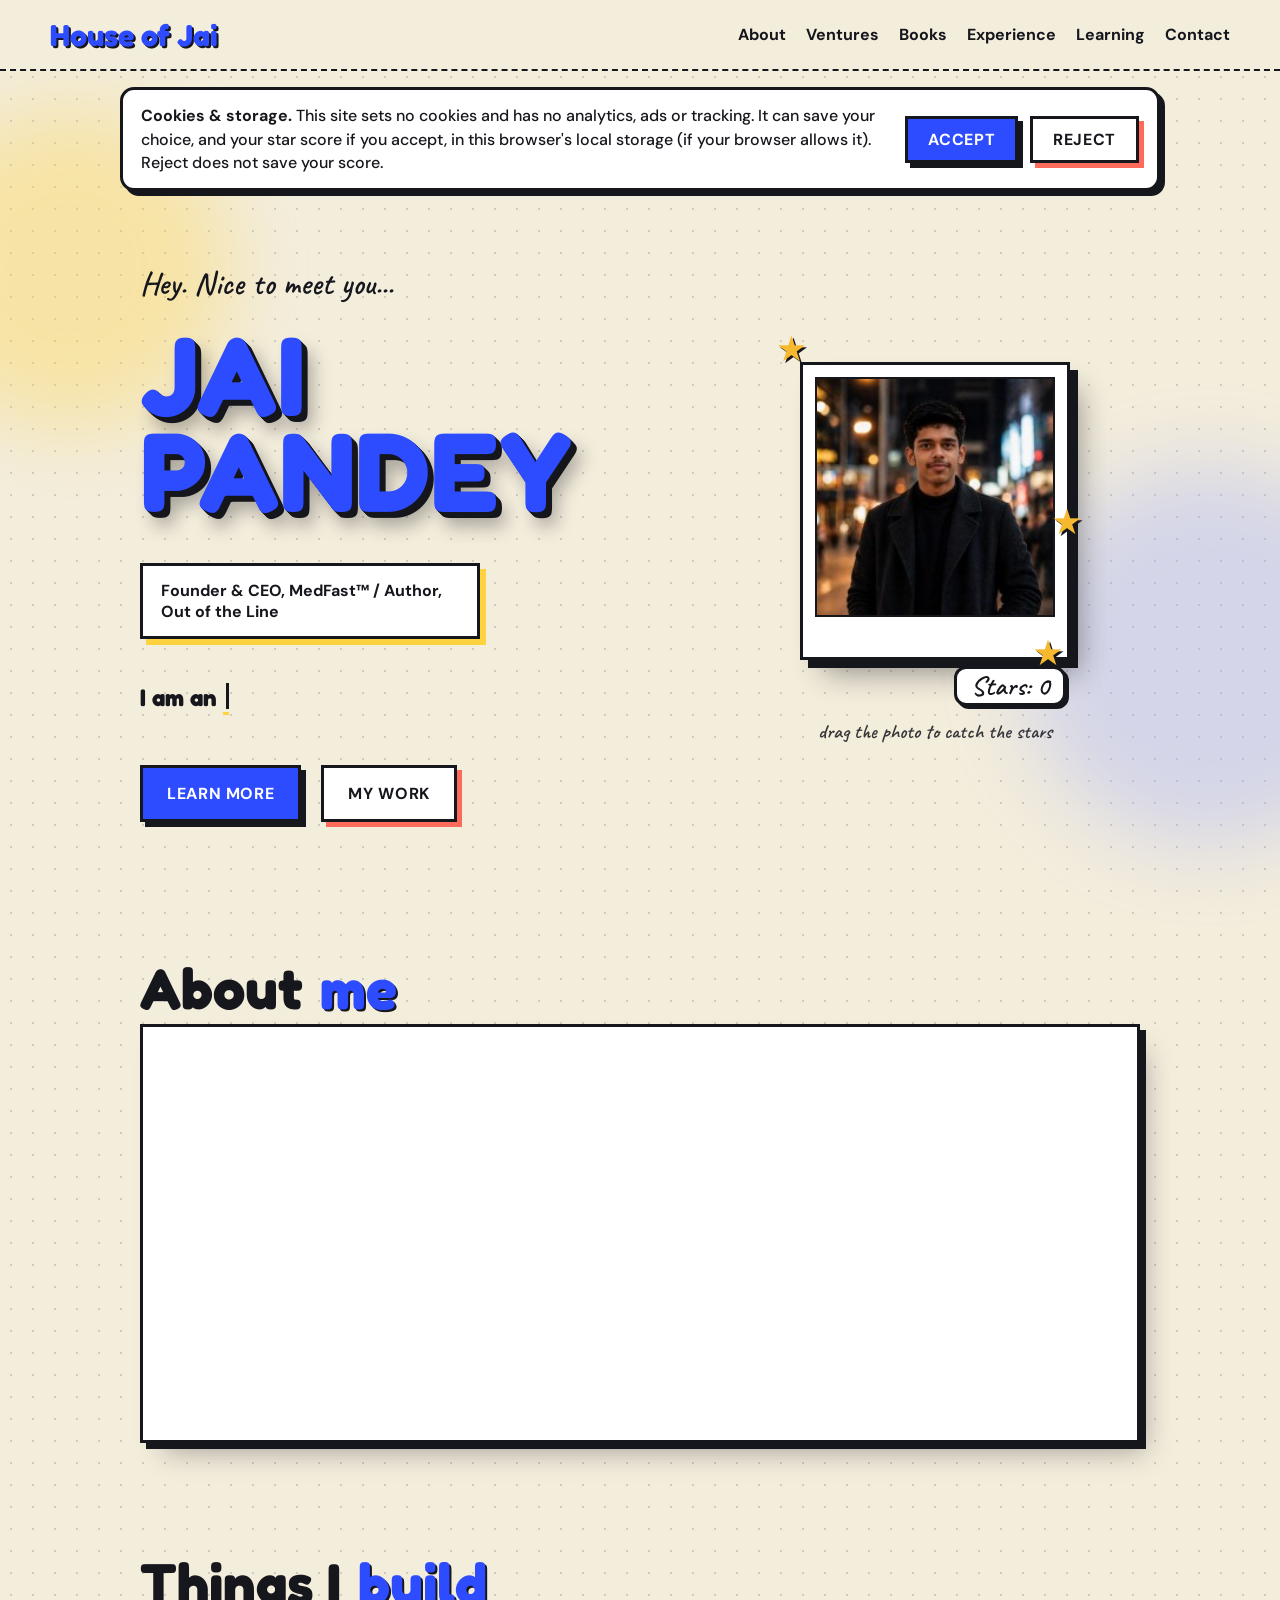
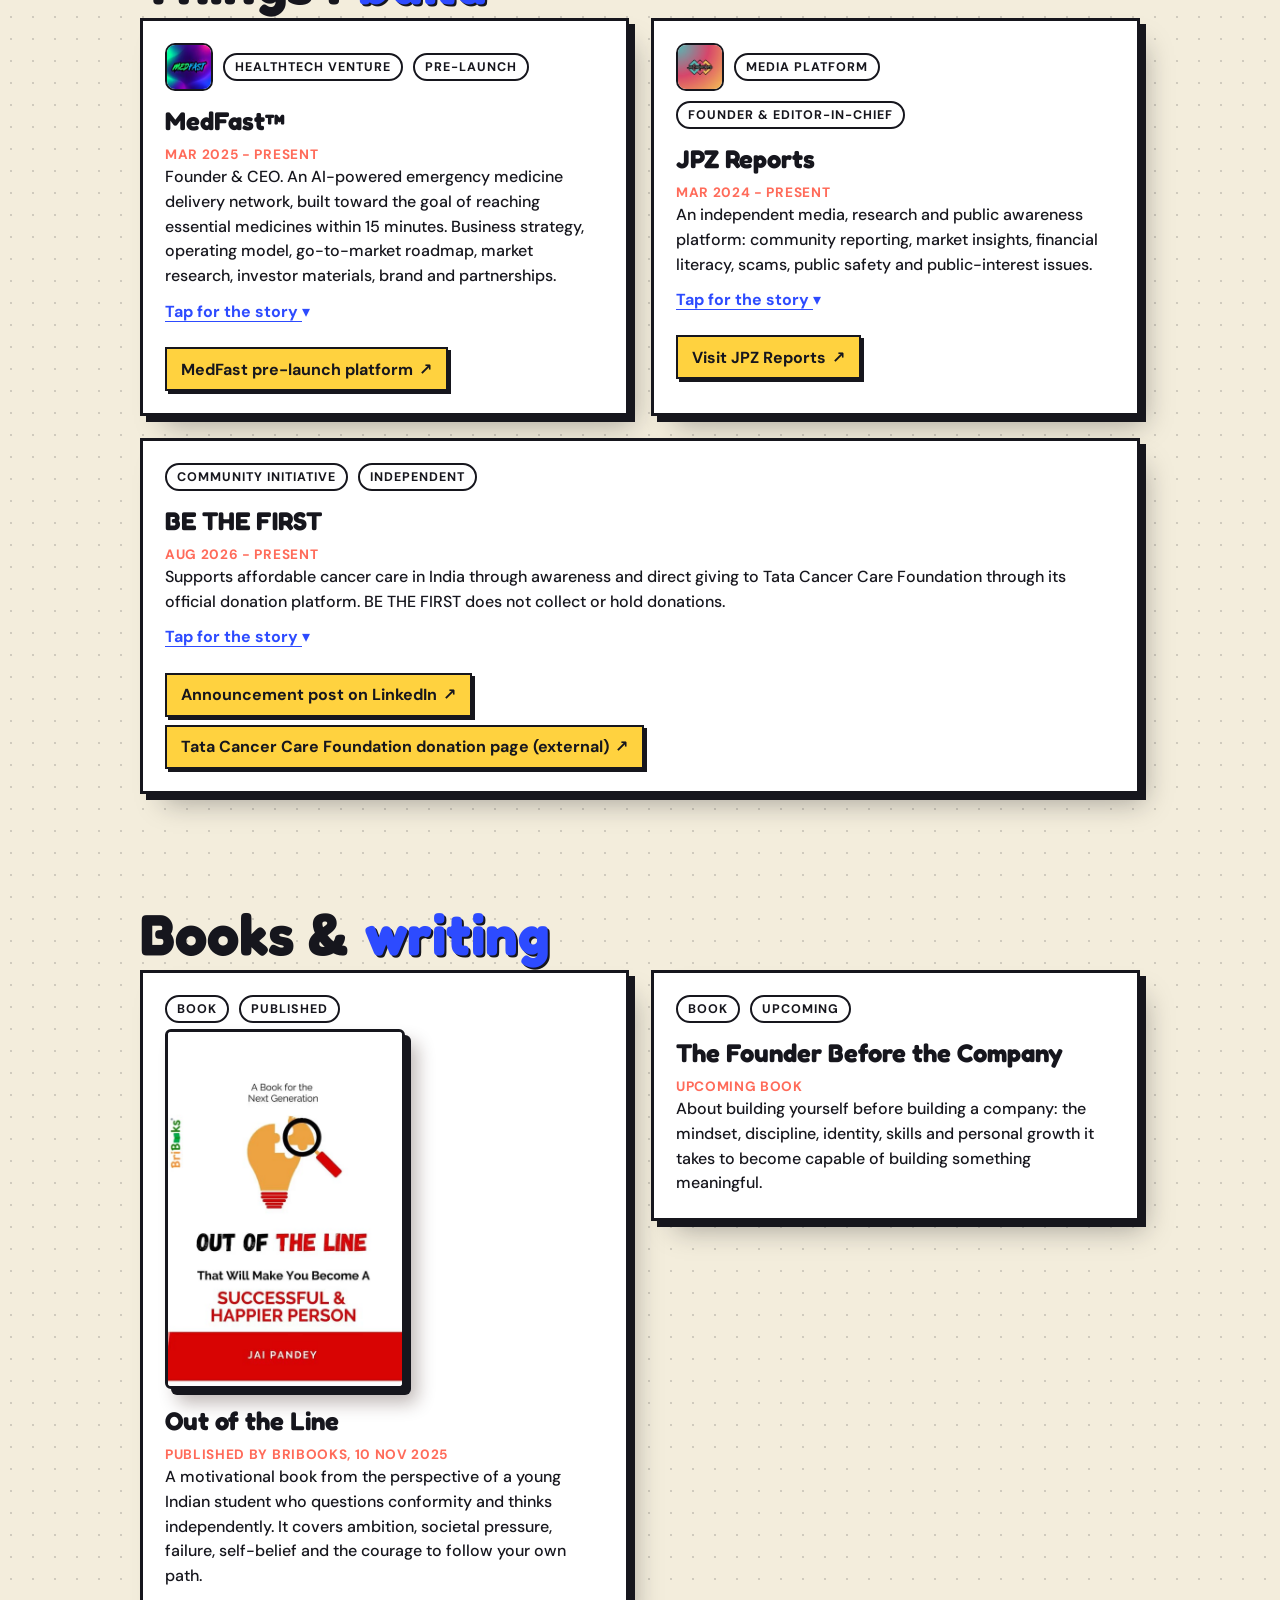
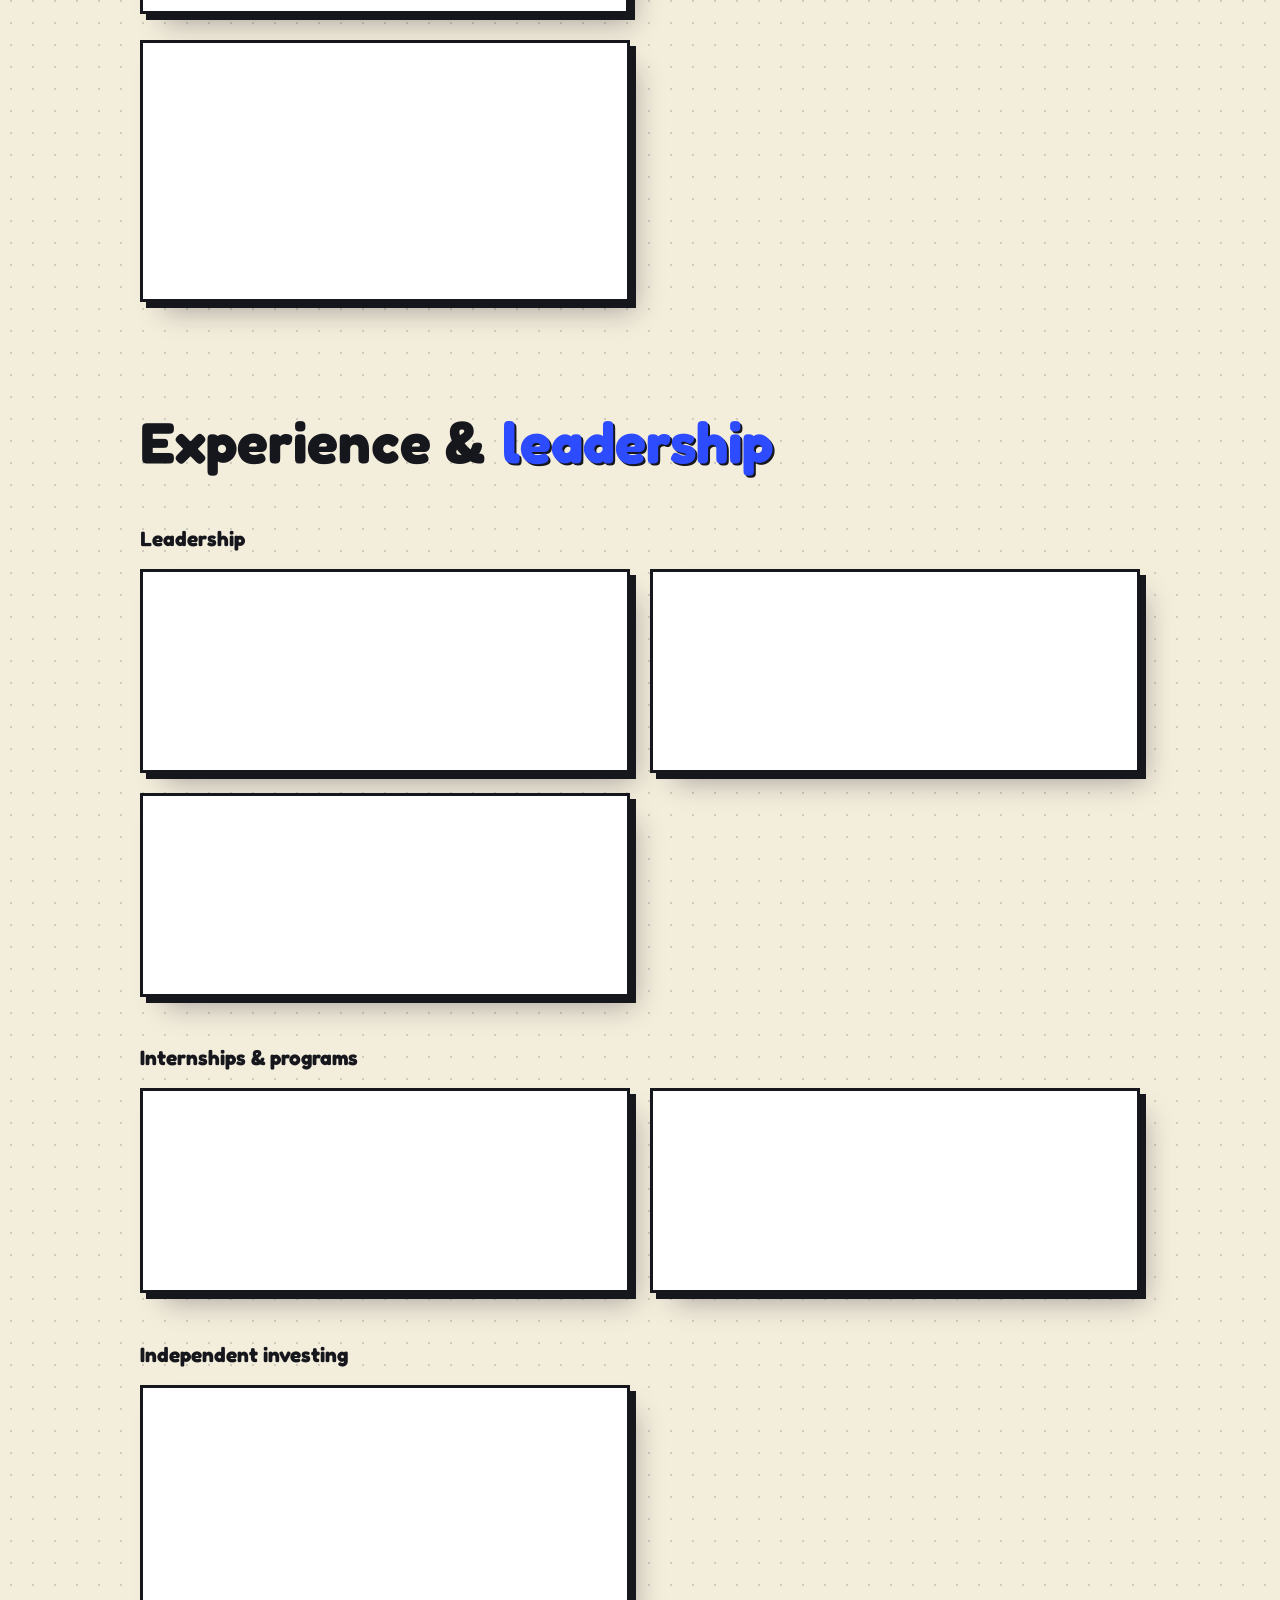
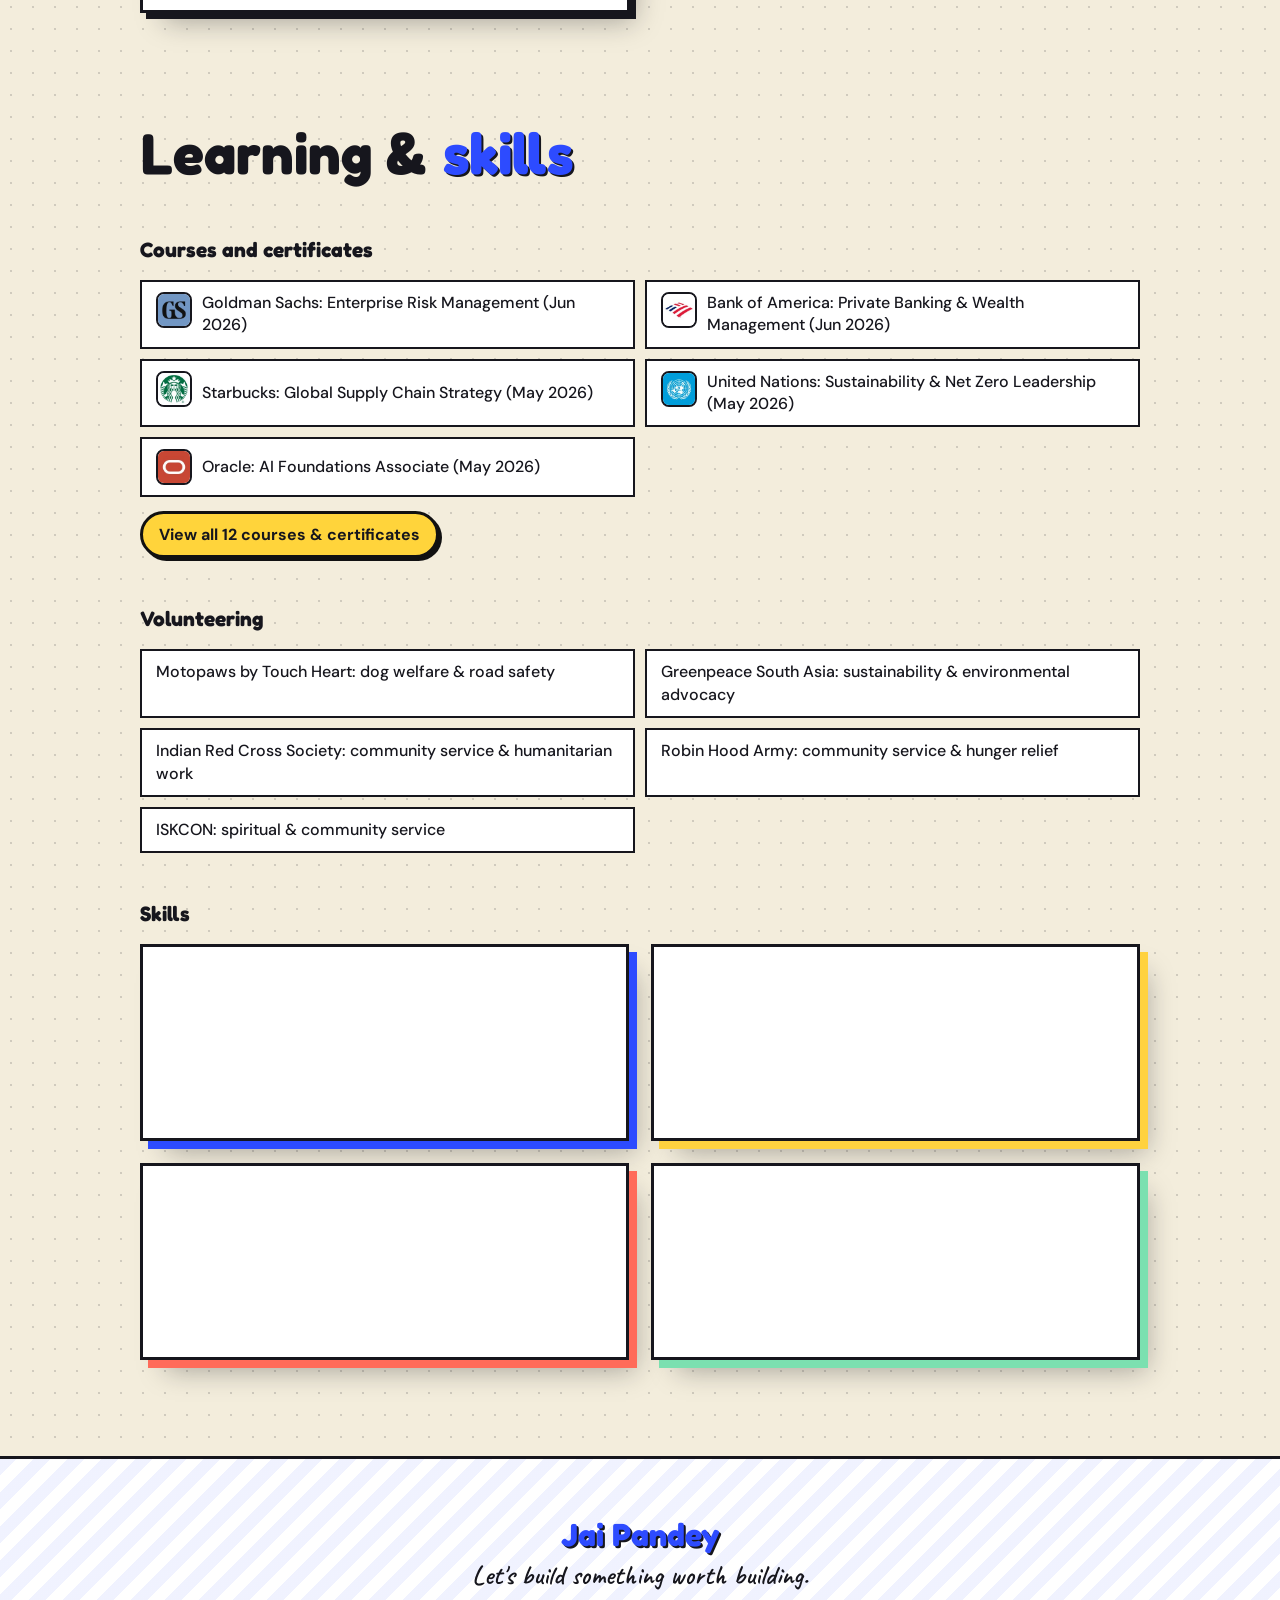
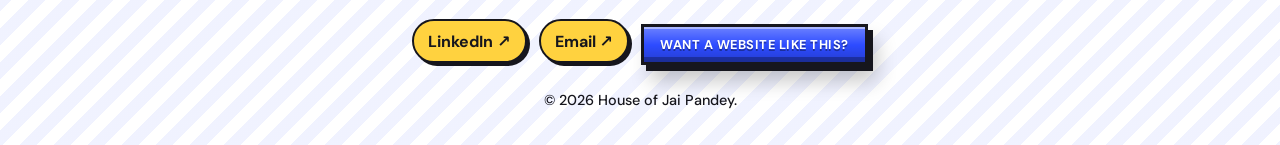
==== commit 088efe8e: "Activate festival v12 with scheduled New Year theme" ====
--- a/index.html
+++ b/index.html
@@ -1 +1 @@
-<!doctype html><html lang="en"><head><meta charset="utf-8"><meta name="viewport" content="width=device-width,initial-scale=1"><title>House of Jai Pandey</title><meta name="description" content="Founder &amp; CEO of MedFast. Author of Out of the Line. Strategy, writing and ventures."><meta property="og:type" content="website"><meta property="og:url" content="https://ijaipandey.github.io/"><meta property="og:title" content="House of Jai Pandey"><meta property="og:description" content="Founder &amp; CEO of MedFast. Author of Out of the Line. Strategy, writing and ventures."><meta property="og:image" content="https://ijaipandey.github.io/2-og-square.jpg"><meta property="og:image:width" content="1200"><meta property="og:image:height" content="1200"><meta property="og:image:type" content="image/jpeg"><meta property="og:image:alt" content="Jai Pandey, House of Jai"><meta name="twitter:card" content="summary"><meta name="twitter:title" content="House of Jai Pandey"><meta name="twitter:description" content="Founder &amp; CEO of MedFast. Author of Out of the Line. Strategy, writing and ventures."><meta name="twitter:image" content="https://ijaipandey.github.io/2-og-square.jpg"><link rel="stylesheet" href="2-festival-v11.css"><link rel="icon" type="image/png" href="1-favicon.png"><link rel="canonical" href="https://ijaipandey.github.io/"><script type="application/ld+json">{"@context":"https://schema.org","@type":"Person","name":"Jai Pandey","url":"https://ijaipandey.github.io/","jobTitle":"Founder & CEO, MedFast","description":"Founder & CEO of MedFast. Author of Out of the Line. Strategy, writing and ventures.","sameAs":["https://www.linkedin.com/in/ijaipandey/"]}</script><style>.hj-badge.hj-inline{position:static;animation:none;transform:none;margin:6px 0 0;display:inline-flex;font-size:.8rem;min-height:40px;padding:9px 16px}.hj-badge.hj-inline::after{display:none}.hj-badge.hj-inline:hover,.hj-badge.hj-inline:active{transform:none}.pf-contact{flex-wrap:wrap;align-items:center}</style></head><body><div id="root"><div style="position:absolute;width:1px;height:1px;overflow:hidden;clip:rect(0 0 0 0);white-space:nowrap"><h1>Jai Pandey</h1><p>Founder &amp; CEO, MedFast. Author, Out of the Line.</p><p>I'm the founder and CEO of MedFast, a healthtech venture working toward faster access to essential medicines through technology-driven delivery. I also founded JPZ Reports, an independent media and public awareness platform, and I'm the author of Out of the Line.</p><p>Based in Mumbai, Maharashtra, India.</p><a href="https://www.linkedin.com/in/ijaipandey/">LinkedIn</a> <a href="websites.html">Websites by Jai</a></div></div><script src="1-festival-v11.js"></script></body></html>
+<!doctype html><html lang="en"><head><meta charset="utf-8"><meta name="viewport" content="width=device-width,initial-scale=1"><title>House of Jai Pandey</title><meta name="description" content="Founder &amp; CEO of MedFast. Author of Out of the Line. Strategy, writing and ventures."><meta property="og:type" content="website"><meta property="og:url" content="https://ijaipandey.github.io/"><meta property="og:title" content="House of Jai Pandey"><meta property="og:description" content="Founder &amp; CEO of MedFast. Author of Out of the Line. Strategy, writing and ventures."><meta property="og:image" content="https://ijaipandey.github.io/2-og-square.jpg"><meta property="og:image:width" content="1200"><meta property="og:image:height" content="1200"><meta property="og:image:type" content="image/jpeg"><meta property="og:image:alt" content="Jai Pandey, House of Jai"><meta name="twitter:card" content="summary"><meta name="twitter:title" content="House of Jai Pandey"><meta name="twitter:description" content="Founder &amp; CEO of MedFast. Author of Out of the Line. Strategy, writing and ventures."><meta name="twitter:image" content="https://ijaipandey.github.io/2-og-square.jpg"><link rel="stylesheet" href="3-festival-v12.css"><link rel="icon" type="image/png" href="1-favicon.png"><link rel="canonical" href="https://ijaipandey.github.io/"><script type="application/ld+json">{"@context":"https://schema.org","@type":"Person","name":"Jai Pandey","url":"https://ijaipandey.github.io/","jobTitle":"Founder & CEO, MedFast","description":"Founder & CEO of MedFast. Author of Out of the Line. Strategy, writing and ventures.","sameAs":["https://www.linkedin.com/in/ijaipandey/"]}</script><style>.hj-badge.hj-inline{position:static;animation:none;transform:none;margin:6px 0 0;display:inline-flex;font-size:.8rem;min-height:40px;padding:9px 16px}.hj-badge.hj-inline::after{display:none}.hj-badge.hj-inline:hover,.hj-badge.hj-inline:active{transform:none}.pf-contact{flex-wrap:wrap;align-items:center}</style></head><body><div id="root"><div style="position:absolute;width:1px;height:1px;overflow:hidden;clip:rect(0 0 0 0);white-space:nowrap"><h1>Jai Pandey</h1><p>Founder &amp; CEO, MedFast. Author, Out of the Line.</p><p>I'm the founder and CEO of MedFast, a healthtech venture working toward faster access to essential medicines through technology-driven delivery. I also founded JPZ Reports, an independent media and public awareness platform, and I'm the author of Out of the Line.</p><p>Based in Mumbai, Maharashtra, India.</p><a href="https://www.linkedin.com/in/ijaipandey/">LinkedIn</a> <a href="websites.html">Websites by Jai</a></div></div><script src="2-festival-v12.js"></script></body></html>
--- a/3-festival-v12.css
+++ b/3-festival-v12.css
@@ -0,0 +1,62 @@
+@font-face{font-family:Caveat;font-weight:600;font-style:normal;font-display:swap;src:url("./assets/Caveat-600-P25GCNZB.woff2") format("woff2")}@font-face{font-family:DM Sans;font-weight:500;font-style:normal;font-display:swap;src:url("./assets/DMSans-500-X7UMQEPN.woff2") format("woff2")}@font-face{font-family:DM Sans;font-weight:700;font-style:normal;font-display:swap;src:url("./assets/DMSans-700-X7UMQEPN.woff2") format("woff2")}@font-face{font-family:Fredoka;font-weight:700;font-style:normal;font-display:swap;src:url("./assets/Fredoka-700-457OFEIL.woff2") format("woff2")}html,body,#root{margin:0;min-height:100%}:root{--cream:#f3eddc;--ink:#16161d;--blue:#2d4bff;--yellow:#ffd23f;--coral:#ff6b5a;--mint:#7be0b0}body{background:var(--cream)}.pf{font-family:DM Sans,system-ui,sans-serif;font-weight:500;color:var(--ink);background-color:var(--cream);background-image:radial-gradient(rgba(22,22,29,.16) 1.2px,transparent 1.2px);background-size:22px 22px;min-height:100vh;overflow-x:hidden}.pf *{box-sizing:border-box}.pf h1,.pf h2,.pf h3,.pf p{margin:0}.pf-hand{font-family:Caveat,cursive;font-weight:600;font-size:2rem}.pf-top{position:sticky;top:0;z-index:5;display:flex;align-items:center;justify-content:space-between;gap:12px;padding:10px 18px;background:var(--cream);border-bottom:2px dashed var(--ink)}.pf-logo{font-family:Fredoka,sans-serif;font-weight:700;font-size:1.7rem;color:var(--blue);text-shadow:2px 2px 0 var(--ink);transform:rotate(-3deg)}.pf-top nav{display:flex;flex-wrap:wrap;gap:0}.pf-navlink{font:inherit;font-weight:700;background:none;border:0;padding:10px;border-radius:99px;cursor:pointer;color:var(--ink);min-height:44px;white-space:nowrap}.pf-navlink:hover{background:var(--ink);color:var(--cream)}.pf-hero{max-width:1040px;margin:0 auto;padding:48px 20px 64px;display:grid;gap:36px;align-items:center}.pf-name{font-family:Fredoka,sans-serif;font-weight:700;line-height:.86;font-size:clamp(3.4rem,15vw,7rem);color:var(--blue);text-shadow:4px 4px 0 var(--ink);transform:rotate(-3deg);margin:14px 0 26px;display:flex;flex-direction:column;letter-spacing:.01em}.pf-name span:last-child{margin-left:8%}.pf-chip{display:inline-block;background:#fff;border:3px solid var(--ink);box-shadow:6px 6px 0 var(--yellow);padding:14px 18px;font-weight:700;max-width:280px}.pf-cta{display:flex;flex-wrap:wrap;gap:18px;margin:48px 0 18px}.pf-btn{font:inherit;font-weight:700;text-transform:uppercase;letter-spacing:.04em;padding:15px 24px;min-height:48px;border:3px solid var(--ink);cursor:pointer;transition:transform .12s,box-shadow .12s;transform:rotate(-1.2deg)}.pf-solid{background:var(--blue);color:#fff;box-shadow:5px 5px 0 var(--ink)}.pf-ghost{background:#fff;color:var(--ink);box-shadow:5px 5px 0 var(--coral);transform:rotate(1deg)}.pf-btn:hover{transform:translate(-2px,-2px) rotate(0);box-shadow:8px 8px 0 var(--ink)}.pf-btn:focus-visible,.pf-navlink:focus-visible{outline:3px solid var(--coral);outline-offset:2px}.pf-small{font-size:1.5rem;margin-left:40px}.pf-photo-wrap{position:relative;justify-self:center;width:min(78vw,340px)}.pf-photo{background:#fff;padding:12px 12px 40px;border:3px solid var(--ink);box-shadow:10px 10px 0 var(--ink);transform:rotate(3deg)}.pf-photo-in{aspect-ratio:4/5;background:repeating-linear-gradient(45deg,var(--yellow) 0 14px,#ffe27a 14px 28px);display:flex;flex-direction:column;align-items:center;justify-content:center;gap:6px;border:2px solid var(--ink)}.pf-photo-in b{font-family:Fredoka,sans-serif;font-size:5rem;color:var(--ink)}.pf-photo-in span{font-family:Caveat,cursive;font-size:1.5rem}.pf-star{position:absolute;font-style:normal;font-size:3rem;color:var(--coral);text-shadow:2px 2px 0 var(--ink)}.s1{top:-22px;left:-18px}.s2{bottom:-14px;right:-16px;color:var(--blue)}.pf-sec{max-width:1040px;margin:0 auto;padding:56px 20px;scroll-margin-top:70px}.pf-h{font-family:Fredoka,sans-serif;font-weight:700;font-size:clamp(2.2rem,8vw,3.6rem);line-height:1;margin-bottom:48px;padding-bottom:6px;transform:rotate(-1.5deg)}.pf-h em{font-style:normal;color:var(--blue);text-shadow:2px 2px 0 var(--ink);margin-left:.3em}.pf-card{background:#fff;border:3px solid var(--ink);box-shadow:6px 6px 0 var(--ink);padding:22px}.pf-about p{font-size:1.1rem;line-height:1.6;margin-bottom:14px;max-width:62ch}.pf-facts{display:grid;gap:12px;margin-top:20px}.pf-facts div{background:var(--cream);border:2px dashed var(--ink);padding:12px 14px;display:flex;flex-direction:column;gap:2px}.pf-facts b{font-size:.8rem;text-transform:uppercase;letter-spacing:.08em;color:var(--blue)}.pf-roles{list-style:none;margin:0;padding:0;display:grid;gap:20px}.pf-role{display:flex;gap:18px;align-items:flex-start;transform:rotate(var(--tilt))}.pf-num{font-family:Fredoka,sans-serif;font-weight:700;font-size:2rem;color:var(--coral);text-shadow:2px 2px 0 var(--ink)}.pf-role h3{font-family:Fredoka,sans-serif;font-size:1.3rem}.pf-org{color:var(--blue);font-weight:700;margin-top:2px}.pf-role p+p{margin-top:8px;line-height:1.5}.pf-grid{display:grid;gap:22px}.pf-proj h3{font-family:Fredoka,sans-serif;font-size:1.6rem;margin:14px 0 8px}.pf-proj p{line-height:1.55}.pf-proj-top{display:flex;justify-content:space-between;gap:8px}.pf-tag,.pf-status{font-size:.78rem;font-weight:700;text-transform:uppercase;letter-spacing:.08em;border:2px solid var(--ink);padding:4px 10px;border-radius:99px;background:#fff}.c-blue{box-shadow:6px 6px 0 var(--blue)}.c-yellow{box-shadow:6px 6px 0 var(--yellow)}.c-coral{box-shadow:6px 6px 0 var(--coral)}.c-mint{box-shadow:6px 6px 0 var(--mint)}.pf-skills{list-style:none;padding:0;margin:0;display:flex;flex-wrap:wrap;gap:14px}.pf-skills li{background:#fff;border:3px solid var(--ink);padding:10px 16px;font-weight:700;box-shadow:4px 4px 0 var(--yellow);transform:rotate(var(--tilt))}.pf-skills li:nth-child(3n){box-shadow:4px 4px 0 var(--coral)}.pf-skills li:nth-child(3n+1){box-shadow:4px 4px 0 var(--blue)}.pf-foot{margin-top:40px;border-top:3px solid var(--ink);padding:56px 20px 36px;text-align:center;background-color:#fff;background-image:repeating-linear-gradient(135deg,rgba(45,75,255,.07) 0 12px,transparent 12px 24px);scroll-margin-top:60px}.pf-foot-title{font-family:Fredoka,sans-serif;font-weight:700;font-size:2rem;color:var(--blue);text-shadow:2px 2px 0 var(--ink);display:flex;flex-direction:column;align-items:center;gap:4px}.pf-foot-title .pf-hand{color:var(--ink);text-shadow:none;font-size:1.7rem}.pf-contact{display:flex;flex-wrap:wrap;justify-content:center;gap:12px;margin:26px 0}.pf-todo{border:2px dashed var(--coral);padding:10px 16px;border-radius:99px;background:var(--cream)}.pf-copy{font-size:.9rem}@media(min-width:800px){.pf-hero{grid-template-columns:1.15fr .85fr;padding-top:72px}.pf-facts{grid-template-columns:repeat(3,1fr)}.pf-grid{grid-template-columns:1fr 1fr}.pf-grid>:nth-child(3):last-child{grid-column:span 2}.pf-roles{grid-template-columns:1fr 1fr}.pf-top{padding:12px 40px}}@media(max-width:520px){.pf-top{padding:8px 12px}.pf-small{margin-left:0}}.pf .pf-sub{font-family:Fredoka,sans-serif;font-size:1.3rem;margin:48px 0 18px}.pf-when{font-size:.85rem;font-weight:700;color:var(--coral);margin:2px 0 8px;text-transform:uppercase;letter-spacing:.05em}.pf-gap{margin-top:26px}.pf-list{list-style:none;padding:0;margin:0;display:grid;gap:10px}.pf-list li{background:#fff;border:2px solid var(--ink);padding:10px 14px;line-height:1.4}@media(min-width:800px){.pf-list{grid-template-columns:1fr 1fr}}.pf-roles{grid-template-columns:1fr}@media(min-width:800px){.pf-roles{grid-template-columns:1fr 1fr}}.pf-chip{max-width:340px}.pf-photo-in{touch-action:none}.pf-drag{cursor:grab;touch-action:none;user-select:none;transition:transform .5s cubic-bezier(.3,1.6,.5,1)}.pf-drag.is-on{cursor:grabbing;transition:none;z-index:4}.pf-photo-wrap .pf-star{font-style:normal}.pf-star.pf-drag{position:absolute}.pf-star{animation:pf-wiggle 3s ease-in-out infinite}.s2{animation-delay:-1.4s}.pf-photo{animation:pf-float 5s ease-in-out infinite}.pf-hint{position:absolute;right:-6px;top:-34px;font-size:1.4rem;transform:rotate(8deg);margin:0;animation:pf-wiggle 2.4s ease-in-out infinite}.pf-name span{display:inline-block;animation:pf-pop .8s cubic-bezier(.3,1.6,.5,1) both}.pf-name span:last-child{animation-delay:.15s}.pf-hero-text>*{animation:pf-rise .7s ease both}.pf-hero-text>:nth-child(3){animation-delay:.25s}.pf-hero-text>:nth-child(4){animation-delay:.35s}.pf-hero-text>:nth-child(5){animation-delay:.45s}.pf-ticker{overflow:hidden;border-block:3px solid var(--ink);background:var(--yellow);transform:rotate(-1deg);margin:6px -10px}.pf-track{display:flex;width:max-content;animation:pf-scroll 34s linear infinite}.pf-track span{font-family:Fredoka,sans-serif;font-weight:700;font-size:1.15rem;padding:12px 22px;white-space:nowrap}.pf-track i{font-style:normal;color:var(--blue);margin-left:22px}.rv{opacity:0;transform:translateY(26px) scale(.98);transition:opacity .6s ease,transform .6s cubic-bezier(.2,.9,.3,1.2)}.rv.in{opacity:1;transform:none}.pf-role.rv.in,.pf-skills li.rv.in{transform:rotate(var(--tilt))}.pf-card{transition:opacity .6s ease,transform .25s ease,box-shadow .25s ease}.pf-proj.in:hover,.pf-role.in:hover{transform:translate(-3px,-3px) rotate(0);box-shadow:10px 10px 0 var(--ink)}.pf-skills li{transition:transform .2s}.pf-skills li.in:hover{transform:translateY(-4px) rotate(0)}@keyframes pf-float{0%,to{transform:rotate(3deg) translateY(0)}50%{transform:rotate(1.5deg) translateY(-12px)}}@keyframes pf-wiggle{0%,to{rotate:-8deg}50%{rotate:12deg}}@keyframes pf-pop{0%{opacity:0;transform:translateY(40px) scale(.8) rotate(-6deg)}to{opacity:1;transform:none}}@keyframes pf-rise{0%{opacity:0;transform:translateY(18px)}to{opacity:1;transform:none}}@keyframes pf-scroll{to{transform:translate(-50%)}}@media(prefers-reduced-motion:reduce){.pf *,.pf-track{animation:none!important;transition:none!important}.rv{opacity:1;transform:none}}.pf-links{display:flex;flex-direction:column;gap:8px;margin-top:14px;align-items:flex-start}.pf-link{display:inline-flex;align-items:center;gap:6px;min-height:44px;padding:8px 14px;font-weight:700;color:var(--ink);background:var(--yellow);border:2px solid var(--ink);box-shadow:3px 3px 0 var(--ink);text-decoration:none;transition:transform .15s,box-shadow .15s}.pf-link:hover{transform:translate(-2px,-2px);box-shadow:5px 5px 0 var(--ink)}.pf-link:focus-visible{outline:3px solid var(--coral);outline-offset:2px}.pf-link-pill{border-radius:99px}.pf-prog{position:fixed;top:0;left:0;right:0;height:5px;background:linear-gradient(90deg,var(--blue),var(--coral),var(--yellow));transform-origin:0 50%;z-index:20}.pf-blob{position:fixed;border-radius:50%;filter:blur(40px);opacity:.35;z-index:0;pointer-events:none;animation:pf-drift 14s ease-in-out infinite}.b1{width:320px;height:320px;background:var(--yellow);top:12%;left:-90px}.b2{width:380px;height:380px;background:#9aa9ff;bottom:6%;right:-120px;animation-delay:-6s}.pf-top,.pf-hero,.pf-sec,.pf-ticker,.pf-counts,.pf-foot{position:relative;z-index:1}.pf-top{position:sticky}@keyframes pf-drift{0%,to{transform:translate(0)}50%{transform:translate(40px,-50px)}}button.pf-logo{background:none;border:0;cursor:pointer;padding:6px 10px;min-height:44px}.pf-iam{font-family:Fredoka,sans-serif;font-weight:700;font-size:1.5rem;margin-top:18px;min-height:2em}.pf-typer{color:var(--blue);border-bottom:3px solid var(--yellow)}.pf-caret{display:inline-block;width:3px;height:1.1em;background:var(--ink);margin-left:3px;vertical-align:-3px;animation:pf-blink .8s steps(1) infinite}@keyframes pf-blink{50%{opacity:0}}.pf-counts{max-width:1040px;margin:36px auto 0;padding:0 20px;display:grid;grid-template-columns:1fr 1fr;gap:16px}.pf-count{background:#fff;border:3px solid var(--ink);box-shadow:5px 5px 0 var(--coral);padding:16px;text-align:center}.pf-count b{display:block;font-family:Fredoka,sans-serif;font-size:3rem;line-height:1;color:var(--blue);text-shadow:2px 2px 0 var(--ink)}.pf-count span{font-weight:700;font-size:.9rem}@media(min-width:800px){.pf-counts{grid-template-columns:repeat(4,1fr)}}.pf-proj{transition:transform .2s ease-out,box-shadow .25s ease,opacity .6s ease;will-change:transform}.pf-more{font:inherit;font-weight:700;background:none;border:0;padding:10px 0;min-height:44px;cursor:pointer;color:var(--blue);text-decoration:underline;text-underline-offset:4px}.pf-more span{display:inline-block;transition:transform .25s}.pf-more span.up{transform:rotate(180deg)}.pf-reveal{display:grid;grid-template-rows:0fr;transition:grid-template-rows .4s ease}.pf-reveal.open{grid-template-rows:1fr}.pf-reveal>ul{overflow:hidden;margin:0;padding:0 0 0 20px;line-height:1.55}.pf-reveal.open>ul{padding-bottom:8px}.pf-conf{position:fixed;z-index:30;font-style:normal;font-size:1.6rem;pointer-events:none;animation:pf-conf 1.1s ease-out forwards;text-shadow:1px 1px 0 var(--ink)}@keyframes pf-conf{to{transform:translate(var(--dx),var(--dy)) rotate(360deg);opacity:0}}.pf .pf-sub{position:relative}.pf-hero-text>:nth-child(6){animation-delay:.55s}.pf-hero-text>*{animation-duration:.5s}.pf-logo-img{width:48px;height:48px;object-fit:cover;border:2px solid var(--ink);border-radius:10px;background:#fff;flex:none}.pf-role{display:flex;gap:14px;align-items:flex-start}.pf-cert{display:flex;gap:10px;align-items:center}.pf-cert .pf-logo-img{width:36px;height:36px;border-radius:8px}.pf-proj-top{align-items:center;gap:10px}.pf-proj-top .pf-logo-img{margin-right:auto}.pf-logo,.pf-name,.pf-btn,.pf-ghost,.pf-photo,.pf-h,.pf-role,.pf-skills li,.pf-ticker,.pf-role.rv.in,.pf-skills li.rv.in{transform:none}.pf-name span:last-child{margin-left:0}.pf-ticker{margin:6px 0}.pf-btn:hover{transform:translateY(-2px)}.pf-proj.in:hover,.pf-role.in:hover{transform:translateY(-3px)}.pf-skills li.in:hover{transform:translateY(-4px)}.pf-photo{animation:pf-bob 4.5s ease-in-out infinite}@keyframes pf-bob{0%,to{transform:translateY(0)}50%{transform:translateY(-8px)}}.pf-hero{align-items:center;justify-items:stretch}.pf-photo-wrap{margin:10px auto 18px}.pf-role .pf-logo-img,.pf-cert .pf-logo-img,.pf-proj-top .pf-logo-img{align-self:flex-start}.pf-cert{align-items:center}.pf-hint{top:-30px;right:4px;transform:none}.pf-proj-top{flex-wrap:wrap;justify-content:flex-start}.pf-proj-top .pf-logo-img{margin-right:0}.pf-tag,.pf-status{white-space:nowrap}.pf-chat,.pf-meet{max-width:640px}.pf-meet{margin-top:26px;display:grid;gap:12px}.pf-chat-note{font-size:.9rem;color:#4a4a55;line-height:1.4}.pf-chat-log{height:240px;overflow-y:auto;display:flex;flex-direction:column;gap:10px;margin:14px 0;padding:4px}.pf-msg{max-width:88%;padding:10px 14px;border:2px solid var(--ink);line-height:1.45;overflow-wrap:anywhere}.pf-msg.bot{align-self:flex-start;background:var(--cream)}.pf-msg.me{align-self:flex-end;background:var(--yellow)}.pf-chips{display:flex;flex-wrap:wrap;gap:8px;margin-bottom:12px}.pf-chipbtn{font:inherit;font-weight:700;font-size:.85rem;min-height:44px;padding:8px 14px;border:2px solid var(--ink);border-radius:99px;background:#fff;cursor:pointer}.pf-chipbtn:hover{background:var(--ink);color:var(--cream)}.pf-chat-form{display:flex;gap:10px}.pf-chat-form input,.pf-meet input{font:inherit;min-height:48px;padding:10px 12px;border:3px solid var(--ink);background:#fff;width:100%;min-width:0}.pf-chat-form .pf-btn{flex:none}.pf-meet label{display:grid;gap:4px;font-weight:700;font-size:.9rem}.pf-draft{background:var(--cream);border:2px dashed var(--ink);padding:12px;line-height:1.5;user-select:all}.pf-chat input:focus-visible,.pf-meet input:focus-visible,.pf-chipbtn:focus-visible{outline:3px solid var(--coral);outline-offset:2px}.pf-photo-wrap{width:min(70vw,270px)}.pf-photo-in.pf-has-photo{aspect-ratio:1/1;background:#fff;display:block;padding:0;overflow:hidden}.pf-has-photo img{display:block;width:100%;height:100%;object-fit:cover}.pf-vall{margin-top:14px}.pf-vall summary{cursor:pointer;display:inline-block;font-weight:700;padding:10px 16px;border:3px solid #111;border-radius:999px;background:#ffd43b;box-shadow:3px 3px #111;list-style:none}.pf-vall summary::-webkit-details-marker{display:none}.pf-vall[open] summary{margin-bottom:14px}.pf-vall .c{display:none}.pf-vall[open] .c{display:inline}.pf-vall[open] .o{display:none}.pf-board{display:grid;grid-template-columns:1fr;gap:22px}@media(min-width:760px){.pf-board{grid-template-columns:1fr 1fr}}.pf-sgroup{border:3px solid var(--ink);padding:18px 18px 20px;background:#fff}.pf-sgroup h4{margin:0 0 14px;font-family:Fredoka,DM Sans,sans-serif;font-size:26px;line-height:1.1}.sg-blue{box-shadow:8px 8px 0 var(--blue)}.sg-yellow{box-shadow:8px 8px 0 var(--yellow)}.sg-coral{box-shadow:8px 8px 0 var(--coral)}.sg-mint{box-shadow:8px 8px 0 var(--mint)}.sg-blue h4{color:var(--blue)}.pf-chips{display:flex;flex-wrap:wrap;gap:10px}.pf-chip2{position:relative;font:inherit;font-weight:700;color:var(--ink);background:var(--cream);border:2.5px solid var(--ink);border-radius:999px;padding:9px 16px;cursor:pointer;min-height:44px;transition:transform .1s ease-out,background-color .1s ease-out,box-shadow .1s ease-out}.sg-blue .pf-chip2:hover,.sg-blue .pf-chip2:focus-visible{background:var(--blue);color:#fff}.sg-yellow .pf-chip2:hover,.sg-yellow .pf-chip2:focus-visible{background:var(--yellow)}.sg-coral .pf-chip2:hover,.sg-coral .pf-chip2:focus-visible{background:var(--coral)}.sg-mint .pf-chip2:hover,.sg-mint .pf-chip2:focus-visible{background:var(--mint)}.pf-chip2:hover,.pf-chip2:focus-visible{transform:translateY(-3px) scale(1.05);box-shadow:0 4px 0 var(--ink);outline:none}.pf-chip2:focus-visible{outline:3px solid var(--ink);outline-offset:2px}.pf-chip2:active{transform:translateY(0) scale(.97);box-shadow:none}.pf-chip2:before,.pf-chip2:after{content:"\2605";position:absolute;top:-10px;font-size:14px;opacity:0;pointer-events:none;color:var(--ink)}.pf-chip2:before{left:12px}.pf-chip2:after{right:12px}.pf-chip2:hover:before,.pf-chip2:hover:after{animation:pf-spark .45s ease-out 1}.pf-chip2.pop:before,.pf-chip2.pop:after{animation:pf-spark .45s ease-out 1}@keyframes pf-spark{0%{opacity:0;transform:translateY(6px) scale(.4) rotate(0)}25%{opacity:1}to{opacity:0;transform:translateY(-14px) scale(1.2) rotate(90deg)}}@media(prefers-reduced-motion:reduce){.pf .pf-chip2{transition:none!important}.pf .pf-chip2:hover,.pf .pf-chip2:focus-visible{transform:none;box-shadow:0 0 0 3px var(--ink)}.pf .pf-chip2:before,.pf .pf-chip2:after{display:none}}.pf-name{text-shadow:1px 1px 0 var(--ink),2px 2px 0 var(--ink),3px 3px 0 var(--ink),4px 4px 0 var(--ink),5px 5px 0 var(--ink),6px 6px 0 var(--ink),10px 14px 18px rgba(22,22,29,.35)}.pf-photo{animation:pf-bob 4.5s ease-in-out infinite;box-shadow:8px 8px 0 var(--ink),16px 20px 28px -8px #16161d73}@keyframes pf-bob{0%,to{translate:0 0}50%{translate:0 -8px}}.pf-card,.pf-sgroup{box-shadow:6px 6px 0 var(--ink),14px 18px 26px -10px #16161d59}.pf-sgroup.sg-blue{box-shadow:8px 8px 0 var(--blue),16px 20px 26px -10px #16161d59}.pf-sgroup.sg-yellow{box-shadow:8px 8px 0 var(--yellow),16px 20px 26px -10px #16161d59}.pf-sgroup.sg-coral{box-shadow:8px 8px 0 var(--coral),16px 20px 26px -10px #16161d59}.pf-sgroup.sg-mint{box-shadow:8px 8px 0 var(--mint),16px 20px 26px -10px #16161d59}.pf .pf-sgroup.rv.in,.pf .pf-role.rv.in,.pf .pf-about.rv.in{transform:perspective(900px) rotateX(var(--rx, 0deg)) rotateY(var(--ry, 0deg));transform-style:preserve-3d;transition:transform .12s ease-out,box-shadow .2s ease}.pf-chip2{box-shadow:0 3px 0 var(--ink);transform:translateZ(18px)}.pf-chip2:hover,.pf-chip2:focus-visible{transform:translateZ(40px) translateY(-4px) scale(1.07);box-shadow:0 8px 0 var(--ink),0 16px 18px -6px #16161d66}.pf-chip2:active{transform:translateZ(10px) translateY(2px) scale(.97);box-shadow:0 1px 0 var(--ink)}.pf-chip2:before,.pf-chip2:after{font-size:18px}@media(prefers-reduced-motion:reduce){.pf .pf-photo{animation:none}.pf .pf-chip2,.pf .pf-chip2:hover,.pf .pf-chip2:focus-visible,.pf .pf-chip2:active{transform:none}.pf .pf-sgroup.rv.in,.pf .pf-role.rv.in,.pf .pf-about.rv.in{transform:none}}.pf-chip2,.pf-sgroup h4{user-select:none;-webkit-user-select:none}:root[data-theme=diwali]{--cream:#fff1d1;--blue:#9b1c3b;--yellow:#ffb703;--coral:#ff7a1a;--mint:#1fb59a;--ink:#2a1209}:root[data-theme=diwali] .pf{background-image:radial-gradient(rgba(180,90,10,.2) 1.2px,transparent 1.2px),radial-gradient(ellipse at 85% 8%,rgba(255,183,3,.35),transparent 45%),radial-gradient(ellipse at 10% 40%,rgba(255,122,26,.18),transparent 50%);background-size:22px 22px,auto,auto}:root[data-theme=diwali] .pf-foot{background-image:repeating-linear-gradient(135deg,rgba(255,122,26,.12) 0 12px,transparent 12px 24px)}.pf-lights{display:flex;justify-content:space-between;padding:0 10px;height:26px;border-bottom:2px solid rgba(42,18,9,.25);background:linear-gradient(var(--cream),rgba(255,241,209,0));overflow:hidden}.pf-lights i{width:10px;height:14px;margin-top:4px;border-radius:50% 50% 55% 55%;background:var(--yellow);box-shadow:0 0 8px 3px #ffb703b3;animation:pf-bulb 3.6s ease-in-out infinite;position:relative}.pf-lights i:nth-child(3n){background:var(--coral);box-shadow:0 0 8px 3px #ff7a1a99}.pf-lights i:nth-child(3n+1){background:#ff4d6d;box-shadow:0 0 8px 3px #ff4d6d80}.pf-lights i:before{content:"";position:absolute;left:50%;top:-4px;width:4px;height:4px;margin-left:-2px;background:var(--ink)}@keyframes pf-bulb{0%,to{opacity:.78}50%{opacity:1}}.pf-diya{width:74px;height:auto;display:block;overflow:visible}.pf-diya.sm{width:52px}.pf-bowl{fill:#c2410c;stroke:var(--ink);stroke-width:3;stroke-linejoin:round}.pf-rim{fill:none;stroke:var(--yellow);stroke-width:3;stroke-linecap:round}.pf-flame{fill:var(--yellow);stroke:var(--ink);stroke-width:2.5;stroke-linejoin:round;transform-origin:32px 24px;animation:pf-flick 2.6s ease-in-out infinite}.pf-flame-in{fill:#fff6c9;transform-origin:32px 23px;animation:pf-flick 2.6s ease-in-out infinite}.pf-glow{fill:#ffb70359;filter:blur(5px);animation:pf-bulb 2.6s ease-in-out infinite}@keyframes pf-flick{0%,to{transform:scale(1) rotate(0)}35%{transform:scale(.96,1.05) rotate(-2deg)}70%{transform:scale(1.03,.97) rotate(2deg)}}.pf-diyas{position:absolute;left:-26px;bottom:-34px;display:flex;align-items:flex-end;gap:6px;z-index:3;pointer-events:none}.pf-foot-diyas{display:flex;justify-content:center;align-items:flex-end;gap:14px;margin-bottom:8px}.pf-shubh{color:#c2410c;margin:0 0 10px}@media(prefers-reduced-motion:reduce){.pf .pf-flame,.pf .pf-flame-in,.pf .pf-glow,.pf .pf-lights i{animation:none}}.pf-burger{display:none;width:48px;height:48px;padding:0;flex-direction:column;align-items:center;justify-content:center;gap:5px;background:var(--cream);border:3px solid var(--ink);border-radius:12px;box-shadow:3px 3px 0 var(--ink);cursor:pointer}.pf-burger i{display:block;width:22px;height:3px;border-radius:2px;background:var(--ink)}.pf-burger:focus-visible{outline:3px solid var(--coral);outline-offset:2px}@media(max-width:799px){.pf-burger{display:flex}.pf-top nav{display:none;position:absolute;top:calc(100% + 2px);right:12px;width:min(240px,calc(100vw - 24px));flex-direction:column;padding:8px;background:var(--cream);border:3px solid var(--ink);border-radius:14px;box-shadow:5px 5px 0 var(--ink)}.pf-top nav.open{display:flex}.pf-top nav .pf-navlink{text-align:left;border-radius:10px;padding:12px 14px;width:100%}}.pf .pf-top{z-index:30}.pf-lights{z-index:29}.pf .pf-hero-text .pf-hand{margin-bottom:18px}.pf .pf-hero-text .pf-name{margin:22px 0 44px}.pf .pf-hero-text .pf-chip{margin-bottom:8px}.pf .pf-hero-text .pf-iam{margin-top:36px;min-height:1.6em}.pf .pf-hero-text .pf-cta{margin:44px 0 18px;gap:20px}.pf-game{position:relative}.pf-gstar{position:absolute;z-index:3;font-style:normal;font-size:2.2rem;line-height:1;color:var(--gold, #f5b82e);text-shadow:2px 2px 0 var(--ink);transition:left 1.4s ease,top 1.4s ease;animation:pf-gfloat 3.4s ease-in-out infinite;pointer-events:none}@keyframes pf-gfloat{0%,to{margin-top:0}50%{margin-top:-8px}}.pf-plus{position:absolute;z-index:6;font-family:Fredoka,sans-serif;font-size:1.5rem;color:var(--ink);text-shadow:1px 1px 0 #fff;pointer-events:none;animation:pf-plusup .9s ease-out forwards}@keyframes pf-plusup{0%{opacity:1;transform:translateY(0)}to{opacity:0;transform:translateY(-46px)}}.pf-score{position:absolute;left:50%;bottom:-44px;transform:translate(-50%);margin:0;font-size:1.7rem;white-space:nowrap;background:#fff;border:3px solid var(--ink);border-radius:12px;box-shadow:3px 3px 0 var(--ink);padding:0 14px}.pf-photo-wrap{margin-bottom:56px}.pf-cookie{position:relative;z-index:2;max-width:1040px;margin:16px auto 0;width:calc(100% - 32px);display:flex;flex-wrap:wrap;align-items:center;gap:14px;padding:14px 18px;background:#fff;border:3px solid var(--ink);border-radius:14px;box-shadow:5px 5px 0 var(--ink)}.pf-cookie p{margin:0;flex:1 1 260px;line-height:1.45}.pf-cookie-btns{display:flex;gap:12px}.pf-cookie-btns .pf-btn{min-height:44px;padding:10px 20px}@media(prefers-reduced-motion:reduce){.pf .pf-gstar,.pf .pf-plus{animation:none;transition:none}}.pf .pf-score{left:auto;right:4px;transform:none;bottom:-46px}.pf .pf-catch{position:absolute;left:0;right:0;bottom:-84px;margin:0;text-align:center;font-size:1.25rem;opacity:.85}.pf .pf-photo-wrap{margin-bottom:92px}.pf .pf-cover{display:block;width:min(100%,240px);height:auto;aspect-ratio:2 / 3;margin:6px 0 16px;border:3px solid var(--ink);border-radius:6px;box-shadow:6px 6px 0 var(--ink),12px 14px 18px #2a12094d;background:#fff}.pf #books .pf-grid{align-items:start}.pf .pf-logo{font-size:1.45rem;white-space:nowrap;line-height:1.1}@media(min-width:800px){.pf .pf-logo{font-size:1.9rem}}@media(max-width:360px){.pf .pf-logo{font-size:1.2rem}}:root[data-theme=christmas]{--cream:#f5f9f4;--blue:#b3122a;--yellow:#f6c945;--coral:#1e7a46;--mint:#8ed1a0;--ink:#13261b}:root[data-theme=christmas] .pf{background-image:radial-gradient(rgba(30,122,70,.18) 1.2px,transparent 1.2px),radial-gradient(ellipse at 85% 8%,rgba(179,18,42,.14),transparent 45%),radial-gradient(ellipse at 10% 40%,rgba(30,122,70,.14),transparent 50%);background-size:22px 22px,auto,auto}:root[data-theme=christmas] .pf-foot{background-image:repeating-linear-gradient(135deg,#b3122a1a 0 12px,#1e7a461a 12px 24px)}:root[data-theme=christmas] .pf-lights i{background:#e63946;box-shadow:0 0 8px 3px #e6394699}:root[data-theme=christmas] .pf-lights i:nth-child(3n){background:#2fa05f;box-shadow:0 0 8px 3px #2fa05f99}:root[data-theme=christmas] .pf-lights i:nth-child(3n+1){background:var(--yellow);box-shadow:0 0 8px 3px #f6c945b3}:root[data-theme=christmas] .pf-shubh{color:#b3122a}.pf-tree{width:62px;height:auto;display:block;overflow:visible}.pf-tree.sm{width:44px}.pf-tleaf{fill:#1e7a46;stroke:var(--ink);stroke-width:2.5;stroke-linejoin:round}.pf-ttrunk{fill:#7a4a21;stroke:var(--ink);stroke-width:2.5}.pf-tstar{fill:var(--yellow);stroke:var(--ink);stroke-width:2;stroke-linejoin:round;animation:pf-bulb 2.6s ease-in-out infinite}.pf-tb1{fill:#e63946;stroke:var(--ink);stroke-width:1.5}.pf-tb2{fill:var(--yellow);stroke:var(--ink);stroke-width:1.5}.pf-snow{position:fixed;inset:0;z-index:40;pointer-events:none;overflow:hidden}.pf-snow i{position:absolute;top:-24px;font-style:normal;color:#fff;text-shadow:0 0 3px rgba(19,38,27,.55),0 0 1px rgba(19,38,27,.8);animation:pf-fall linear infinite;opacity:.9}@keyframes pf-fall{0%{transform:translateY(-6vh) translate(0) rotate(0)}50%{transform:translateY(55vh) translate(18px) rotate(180deg)}to{transform:translateY(112vh) translate(-8px) rotate(360deg)}}@media(prefers-reduced-motion:reduce){.pf .pf-snow i,.pf .pf-tstar{animation:none}.pf-snow i{top:10%}}:root[data-theme=birthday]{--cream:#fff6fb;--blue:#7a3cff;--yellow:#ffc233;--coral:#ff4d8d;--mint:#7fe0c3;--ink:#2a1233}:root[data-theme=birthday] .pf{background-image:radial-gradient(rgba(255,77,141,.18) 1.2px,transparent 1.2px),radial-gradient(ellipse at 85% 8%,rgba(122,60,255,.14),transparent 45%),radial-gradient(ellipse at 10% 40%,rgba(255,194,51,.18),transparent 50%);background-size:22px 22px,auto,auto}:root[data-theme=birthday] .pf-foot{background-image:repeating-linear-gradient(135deg,#ff4d8d1a 0 12px,#7a3cff1a 12px 24px)}:root[data-theme=birthday] .pf-lights i{background:#ff4d8d;box-shadow:0 0 8px 3px #ff4d8d8c}:root[data-theme=birthday] .pf-lights i:nth-child(3n){background:#3fa7ff;box-shadow:0 0 8px 3px #3fa7ff8c}:root[data-theme=birthday] .pf-lights i:nth-child(3n+1){background:var(--yellow);box-shadow:0 0 8px 3px #ffc233b3}:root[data-theme=birthday] .pf-shubh{color:#7a3cff}.pf-balloon{width:46px;height:auto;display:block;overflow:visible}.pf-balloon.sm{width:36px}.pf-confetti i{color:#ff4d8d;text-shadow:none;opacity:.95}.pf-confetti i:nth-child(4n+1){color:#ffc233}.pf-confetti i:nth-child(4n+2){color:#3fa7ff}.pf-confetti i:nth-child(4n+3){color:#7a3cff}.pf-confetti i{opacity:.8}@media(prefers-reduced-motion:reduce){.pf-confetti{display:none}}.hj-badge{position:fixed;right:max(12px,env(safe-area-inset-right));bottom:max(12px,env(safe-area-inset-bottom));z-index:40;display:inline-flex;align-items:center;justify-content:center;text-decoration:none;min-height:44px;padding:11px 18px;font-size:.85rem;transform:rotate(-1.2deg);transition:opacity .15s,transform .15s,box-shadow .15s}.hj-badge:hover{transform:rotate(-1.2deg) translate(2px,2px);box-shadow:3px 3px 0 var(--ink)}.hj-badge:focus-visible{outline:3px solid var(--yellow);outline-offset:3px}.hj-badge.hj-yield{opacity:0;pointer-events:none;transform:translateY(10px) rotate(-1.2deg)}@media print{.hj-badge{display:none}}.hj-badge{overflow:hidden;background-image:linear-gradient(180deg,#ffffff4d,#fff0 52%,#0000002e);box-shadow:inset 0 2px #ffffff73,inset 0 -5px #00000047,5px 6px 0 var(--ink),9px 16px 20px #00000038;text-shadow:0 2px 0 rgba(0,0,0,.35);animation:hj-bob 3.2s ease-in-out infinite}.hj-badge:after{content:"";position:absolute;top:-20%;bottom:-20%;left:-60%;width:38%;background:linear-gradient(100deg,transparent,rgba(255,255,255,.55),transparent);transform:skew(-18deg);animation:hj-shine 5.5s ease-in-out infinite;pointer-events:none}.hj-badge:hover{animation-play-state:paused;transform:rotate(-1.2deg) translate(2px,3px);box-shadow:inset 0 2px #ffffff73,inset 0 -3px #00000047,3px 3px 0 var(--ink),6px 9px 14px #00000038}.hj-badge:active{transform:rotate(-1.2deg) translate(5px,6px);box-shadow:inset 0 3px #00000040,0 0 0 var(--ink)}.hj-badge.hj-yield{animation:none}@keyframes hj-bob{0%,to{transform:translateY(0) rotate(-1.2deg)}50%{transform:translateY(-5px) rotate(-.4deg)}}@keyframes hj-shine{0%,62%{left:-60%}to{left:130%}}@media(prefers-reduced-motion:reduce){.hj-badge,.hj-badge:after{animation:none}}:root[data-theme=thanksgiving]{--cream:#fff3e0;--blue:#8a3a12;--yellow:#f2b134;--coral:#d9631e;--mint:#a8b85a;--ink:#2b160a}:root[data-theme=thanksgiving] .pf{background-image:radial-gradient(rgba(138,58,18,.16) 1.2px,transparent 1.2px),radial-gradient(ellipse at 85% 8%,rgba(242,177,52,.3),transparent 45%),radial-gradient(ellipse at 10% 40%,rgba(217,99,30,.16),transparent 50%);background-size:22px 22px,auto,auto}:root[data-theme=thanksgiving] .pf-foot{background-image:repeating-linear-gradient(135deg,#d9631e1f 0 12px,#8a3a121a 12px 24px)}:root[data-theme=thanksgiving] .pf-lights i{background:#d9631e;box-shadow:0 0 8px 3px #d9631e8c}:root[data-theme=thanksgiving] .pf-lights i:nth-child(3n){background:#8a3a12;box-shadow:0 0 8px 3px #8a3a1280}:root[data-theme=thanksgiving] .pf-lights i:nth-child(3n+1){background:var(--yellow);box-shadow:0 0 8px 3px #f2b134b3}:root[data-theme=thanksgiving] .pf-shubh{color:#8a3a12}.pf-leaves i{width:1.6em;height:1.6em;background:url("data:image/svg+xml;utf8,<svg xmlns='http://www.w3.org/2000/svg' viewBox='0 0 24 24'><path d='M12 2 C19 6 21 14 12 22 C3 14 5 6 12 2 Z' fill='%23d9631e' stroke='%232b160a' stroke-width='1.4'/><path d='M12 5 V21' stroke='%232b160a' stroke-width='1.2' fill='none'/></svg>") center/contain no-repeat;text-shadow:none;opacity:.95}.pf-leaves i:nth-child(3n+1){background-image:url("data:image/svg+xml;utf8,<svg xmlns='http://www.w3.org/2000/svg' viewBox='0 0 24 24'><path d='M12 2 C19 6 21 14 12 22 C3 14 5 6 12 2 Z' fill='%23f2b134' stroke='%232b160a' stroke-width='1.4'/><path d='M12 5 V21' stroke='%232b160a' stroke-width='1.2' fill='none'/></svg>")}.pf-leaves i:nth-child(3n+2){background-image:url("data:image/svg+xml;utf8,<svg xmlns='http://www.w3.org/2000/svg' viewBox='0 0 24 24'><path d='M12 2 C19 6 21 14 12 22 C3 14 5 6 12 2 Z' fill='%23a0451c' stroke='%232b160a' stroke-width='1.4'/><path d='M12 5 V21' stroke='%232b160a' stroke-width='1.2' fill='none'/></svg>")}:root[data-theme=thanksgiving] .pf-leaves{z-index:0}:root[data-theme=thanksgiving] .pf-leaves i{opacity:.75}:root[data-theme=thanksgiving] .pf section,:root[data-theme=thanksgiving] .pf footer{position:relative;z-index:1}
+
+:root[data-theme=bhaidooj]{--cream:#fff2e6;--blue:#b3174f;--yellow:#ffb703;--coral:#ff6b35;--mint:#f4a6c1;--ink:#2a1209}
+:root[data-theme=bhaidooj] .pf{background-image:radial-gradient(rgba(179,23,79,.14) 1.2px,transparent 1.2px),radial-gradient(ellipse at 85% 8%,rgba(255,183,3,.3),transparent 45%),radial-gradient(ellipse at 10% 40%,rgba(244,166,193,.3),transparent 50%);background-size:22px 22px,auto,auto}
+:root[data-theme=bhaidooj] .pf-foot{background-image:repeating-linear-gradient(135deg,rgba(179,23,79,.09) 0 12px,rgba(255,183,3,.12) 12px 24px)}
+:root[data-theme=bhaidooj] .pf-lights i{background:#ffb703;box-shadow:0 0 8px 3px rgba(255,183,3,.7)}
+:root[data-theme=bhaidooj] .pf-lights i:nth-child(3n){background:#e2487f;box-shadow:0 0 8px 3px rgba(226,72,127,.55)}
+:root[data-theme=bhaidooj] .pf-lights i:nth-child(3n+1){background:#ff6b35;box-shadow:0 0 8px 3px rgba(255,107,53,.55)}
+:root[data-theme=bhaidooj] .pf-shubh{color:#b3174f}
+:root[data-theme=bhaidooj] .pf-leaves{z-index:0}
+:root[data-theme=bhaidooj] .pf-leaves i{opacity:.75}
+:root[data-theme=bhaidooj] .pf section,:root[data-theme=bhaidooj] .pf footer{position:relative;z-index:1}
+.pf-leaves.pf-petals i{background-image:url("data:image/svg+xml;utf8,<svg xmlns='http://www.w3.org/2000/svg' viewBox='0 0 24 24'><path d='M12 2 C20 7 20 17 12 22 C4 17 4 7 12 2 Z' fill='%23ffb703' stroke='%232a1209' stroke-width='1.4'/></svg>")}
+.pf-leaves.pf-petals i:nth-child(3n+1){background-image:url("data:image/svg+xml;utf8,<svg xmlns='http://www.w3.org/2000/svg' viewBox='0 0 24 24'><path d='M12 2 C20 7 20 17 12 22 C4 17 4 7 12 2 Z' fill='%23e2487f' stroke='%232a1209' stroke-width='1.4'/></svg>")}
+.pf-leaves.pf-petals i:nth-child(3n+2){background-image:url("data:image/svg+xml;utf8,<svg xmlns='http://www.w3.org/2000/svg' viewBox='0 0 24 24'><path d='M12 2 C20 7 20 17 12 22 C4 17 4 7 12 2 Z' fill='%23ff6b35' stroke='%232a1209' stroke-width='1.4'/></svg>")}
+
+:root[data-theme=chhath]{--cream:#fff4e0;--blue:#c2410c;--yellow:#ffb703;--coral:#e8590c;--mint:#ffd166;--ink:#2a1209}
+:root[data-theme=chhath] .pf{background-image:radial-gradient(rgba(194,65,12,.14) 1.2px,transparent 1.2px),radial-gradient(ellipse at 85% 8%,rgba(255,183,3,.30),transparent 45%),radial-gradient(ellipse at 10% 40%,rgba(194,65,12,.14),transparent 50%);background-size:22px 22px,auto,auto}
+:root[data-theme=chhath] .pf-foot{background-image:repeating-linear-gradient(135deg,rgba(194,65,12,.10) 0 12px,rgba(255,183,3,.12) 12px 24px)}
+:root[data-theme=chhath] .pf-lights i{background:#ff8a00;box-shadow:0 0 8px 3px #ff8a0099}
+:root[data-theme=chhath] .pf-lights i:nth-child(3n){background:#ffb703;box-shadow:0 0 8px 3px #ffb70388}
+:root[data-theme=chhath] .pf-lights i:nth-child(3n+1){background:#e8590c;box-shadow:0 0 8px 3px #e8590c99}
+:root[data-theme=chhath] .pf-shubh{color:#c2410c}
+:root[data-theme=chhath] .pf-leaves{z-index:0}
+:root[data-theme=chhath] .pf-leaves i{opacity:.75}
+:root[data-theme=chhath] .pf section,:root[data-theme=chhath] .pf footer{position:relative;z-index:1}
+
+:root[data-theme=devuthani]{--cream:#f3f8ec;--blue:#1f6f3d;--yellow:#f2c230;--coral:#e07a1f;--mint:#9fd8a8;--ink:#12261a}
+:root[data-theme=devuthani] .pf{background-image:radial-gradient(rgba(31,111,61,.14) 1.2px,transparent 1.2px),radial-gradient(ellipse at 85% 8%,rgba(242,194,48,.30),transparent 45%),radial-gradient(ellipse at 10% 40%,rgba(31,111,61,.14),transparent 50%);background-size:22px 22px,auto,auto}
+:root[data-theme=devuthani] .pf-foot{background-image:repeating-linear-gradient(135deg,rgba(31,111,61,.10) 0 12px,rgba(242,194,48,.12) 12px 24px)}
+:root[data-theme=devuthani] .pf-lights i{background:#3c9a50;box-shadow:0 0 8px 3px #3c9a5099}
+:root[data-theme=devuthani] .pf-lights i:nth-child(3n){background:#f2c230;box-shadow:0 0 8px 3px #f2c23088}
+:root[data-theme=devuthani] .pf-lights i:nth-child(3n+1){background:#e07a1f;box-shadow:0 0 8px 3px #e07a1f99}
+:root[data-theme=devuthani] .pf-shubh{color:#1f6f3d}
+:root[data-theme=devuthani] .pf-leaves{z-index:0}
+:root[data-theme=devuthani] .pf-leaves i{opacity:.75}
+:root[data-theme=devuthani] .pf section,:root[data-theme=devuthani] .pf footer{position:relative;z-index:1}
+
+:root[data-theme=kartik]{--cream:#eef1fb;--blue:#23367a;--yellow:#f6c945;--coral:#5b6fd6;--mint:#b6c4f5;--ink:#0f1633}
+:root[data-theme=kartik] .pf{background-image:radial-gradient(rgba(35,54,122,.14) 1.2px,transparent 1.2px),radial-gradient(ellipse at 85% 8%,rgba(246,201,69,.30),transparent 45%),radial-gradient(ellipse at 10% 40%,rgba(35,54,122,.14),transparent 50%);background-size:22px 22px,auto,auto}
+:root[data-theme=kartik] .pf-foot{background-image:repeating-linear-gradient(135deg,rgba(35,54,122,.10) 0 12px,rgba(246,201,69,.12) 12px 24px)}
+:root[data-theme=kartik] .pf-lights i{background:#5b6fd6;box-shadow:0 0 8px 3px #5b6fd699}
+:root[data-theme=kartik] .pf-lights i:nth-child(3n){background:#f6c945;box-shadow:0 0 8px 3px #f6c94588}
+:root[data-theme=kartik] .pf-lights i:nth-child(3n+1){background:#23367a;box-shadow:0 0 8px 3px #23367a99}
+:root[data-theme=kartik] .pf-shubh{color:#23367a}
+:root[data-theme=kartik] .pf-leaves{z-index:0}
+:root[data-theme=kartik] .pf-leaves i{opacity:.75}
+:root[data-theme=kartik] .pf section,:root[data-theme=kartik] .pf footer{position:relative;z-index:1}
+.pf-leaves.pf-fx-chh i{background-image:url("data:image/svg+xml;utf8,<svg xmlns='http://www.w3.org/2000/svg' viewBox='0 0 24 24'><path d='M12 2 C20 7 20 17 12 22 C4 17 4 7 12 2 Z' fill='%23ff8a00' stroke='%232a1209' stroke-width='1.4'/></svg>")}.pf-leaves.pf-fx-chh i:nth-child(3n+1){background-image:url("data:image/svg+xml;utf8,<svg xmlns='http://www.w3.org/2000/svg' viewBox='0 0 24 24'><path d='M12 2 C20 7 20 17 12 22 C4 17 4 7 12 2 Z' fill='%23ffb703' stroke='%232a1209' stroke-width='1.4'/></svg>")}.pf-leaves.pf-fx-chh i:nth-child(3n+2){background-image:url("data:image/svg+xml;utf8,<svg xmlns='http://www.w3.org/2000/svg' viewBox='0 0 24 24'><path d='M12 2 C20 7 20 17 12 22 C4 17 4 7 12 2 Z' fill='%23e8590c' stroke='%232a1209' stroke-width='1.4'/></svg>")}
+.pf-leaves.pf-fx-dev i{background-image:url("data:image/svg+xml;utf8,<svg xmlns='http://www.w3.org/2000/svg' viewBox='0 0 24 24'><path d='M12 2 C19 6 21 14 12 22 C3 14 5 6 12 2 Z' fill='%233c9a50' stroke='%2312261a' stroke-width='1.4'/><path d='M12 5 V21' stroke='%2312261a' stroke-width='1.2' fill='none'/></svg>")}.pf-leaves.pf-fx-dev i:nth-child(3n+1){background-image:url("data:image/svg+xml;utf8,<svg xmlns='http://www.w3.org/2000/svg' viewBox='0 0 24 24'><path d='M12 2 C19 6 21 14 12 22 C3 14 5 6 12 2 Z' fill='%238fcf8a' stroke='%2312261a' stroke-width='1.4'/><path d='M12 5 V21' stroke='%2312261a' stroke-width='1.2' fill='none'/></svg>")}.pf-leaves.pf-fx-dev i:nth-child(3n+2){background-image:url("data:image/svg+xml;utf8,<svg xmlns='http://www.w3.org/2000/svg' viewBox='0 0 24 24'><path d='M12 2 C19 6 21 14 12 22 C3 14 5 6 12 2 Z' fill='%23f2c230' stroke='%2312261a' stroke-width='1.4'/><path d='M12 5 V21' stroke='%2312261a' stroke-width='1.2' fill='none'/></svg>")}
+.pf-leaves.pf-fx-krt i{background-image:url("data:image/svg+xml;utf8,<svg xmlns='http://www.w3.org/2000/svg' viewBox='0 0 24 24'><circle cx='12' cy='12' r='7' fill='%23f6c945' stroke='%230f1633' stroke-width='1.6'/></svg>")}.pf-leaves.pf-fx-krt i:nth-child(3n+1){background-image:url("data:image/svg+xml;utf8,<svg xmlns='http://www.w3.org/2000/svg' viewBox='0 0 24 24'><circle cx='12' cy='12' r='7' fill='%23b6c4f5' stroke='%230f1633' stroke-width='1.6'/></svg>")}.pf-leaves.pf-fx-krt i:nth-child(3n+2){background-image:url("data:image/svg+xml;utf8,<svg xmlns='http://www.w3.org/2000/svg' viewBox='0 0 24 24'><circle cx='12' cy='12' r='7' fill='%23fdf3c8' stroke='%230f1633' stroke-width='1.6'/></svg>")}
+:root[data-theme=christmas] .pf-snow{z-index:0}:root[data-theme=christmas] .pf-snow i{opacity:.8}:root[data-theme=christmas] .pf section,:root[data-theme=christmas] .pf footer{position:relative;z-index:1}
+:root[data-theme=newyear]{--cream:#f2f5ff;--blue:#1b2a6b;--yellow:#ffc93c;--coral:#7a5cff;--mint:#b8c6ff;--ink:#12162e}
+:root[data-theme=newyear] .pf{background-image:radial-gradient(rgba(27,42,107,.15) 1.2px,transparent 1.2px),radial-gradient(ellipse at 85% 8%,rgba(255,201,60,.2),transparent 45%),radial-gradient(ellipse at 10% 40%,rgba(122,92,255,.16),transparent 50%);background-size:22px 22px,auto,auto}
+:root[data-theme=newyear] .pf-foot{background-image:repeating-linear-gradient(135deg,#1b2a6b14 0 12px,#ffc93c14 12px 24px)}
+:root[data-theme=newyear] .pf-lights i{background:#ffc93c;box-shadow:0 0 8px 3px #ffc93c99}
+:root[data-theme=newyear] .pf-lights i:nth-child(3n){background:#7a5cff;box-shadow:0 0 8px 3px #7a5cff99}
+:root[data-theme=newyear] .pf-lights i:nth-child(3n+1){background:#4da3ff;box-shadow:0 0 8px 3px #4da3ff99}
+:root[data-theme=newyear] .pf-shubh{color:#1b2a6b}
+:root[data-theme=newyear] .pf-snow{z-index:0}
+:root[data-theme=newyear] .pf-snow i{opacity:.85}
+:root[data-theme=newyear] .pf footer{position:relative;z-index:1}
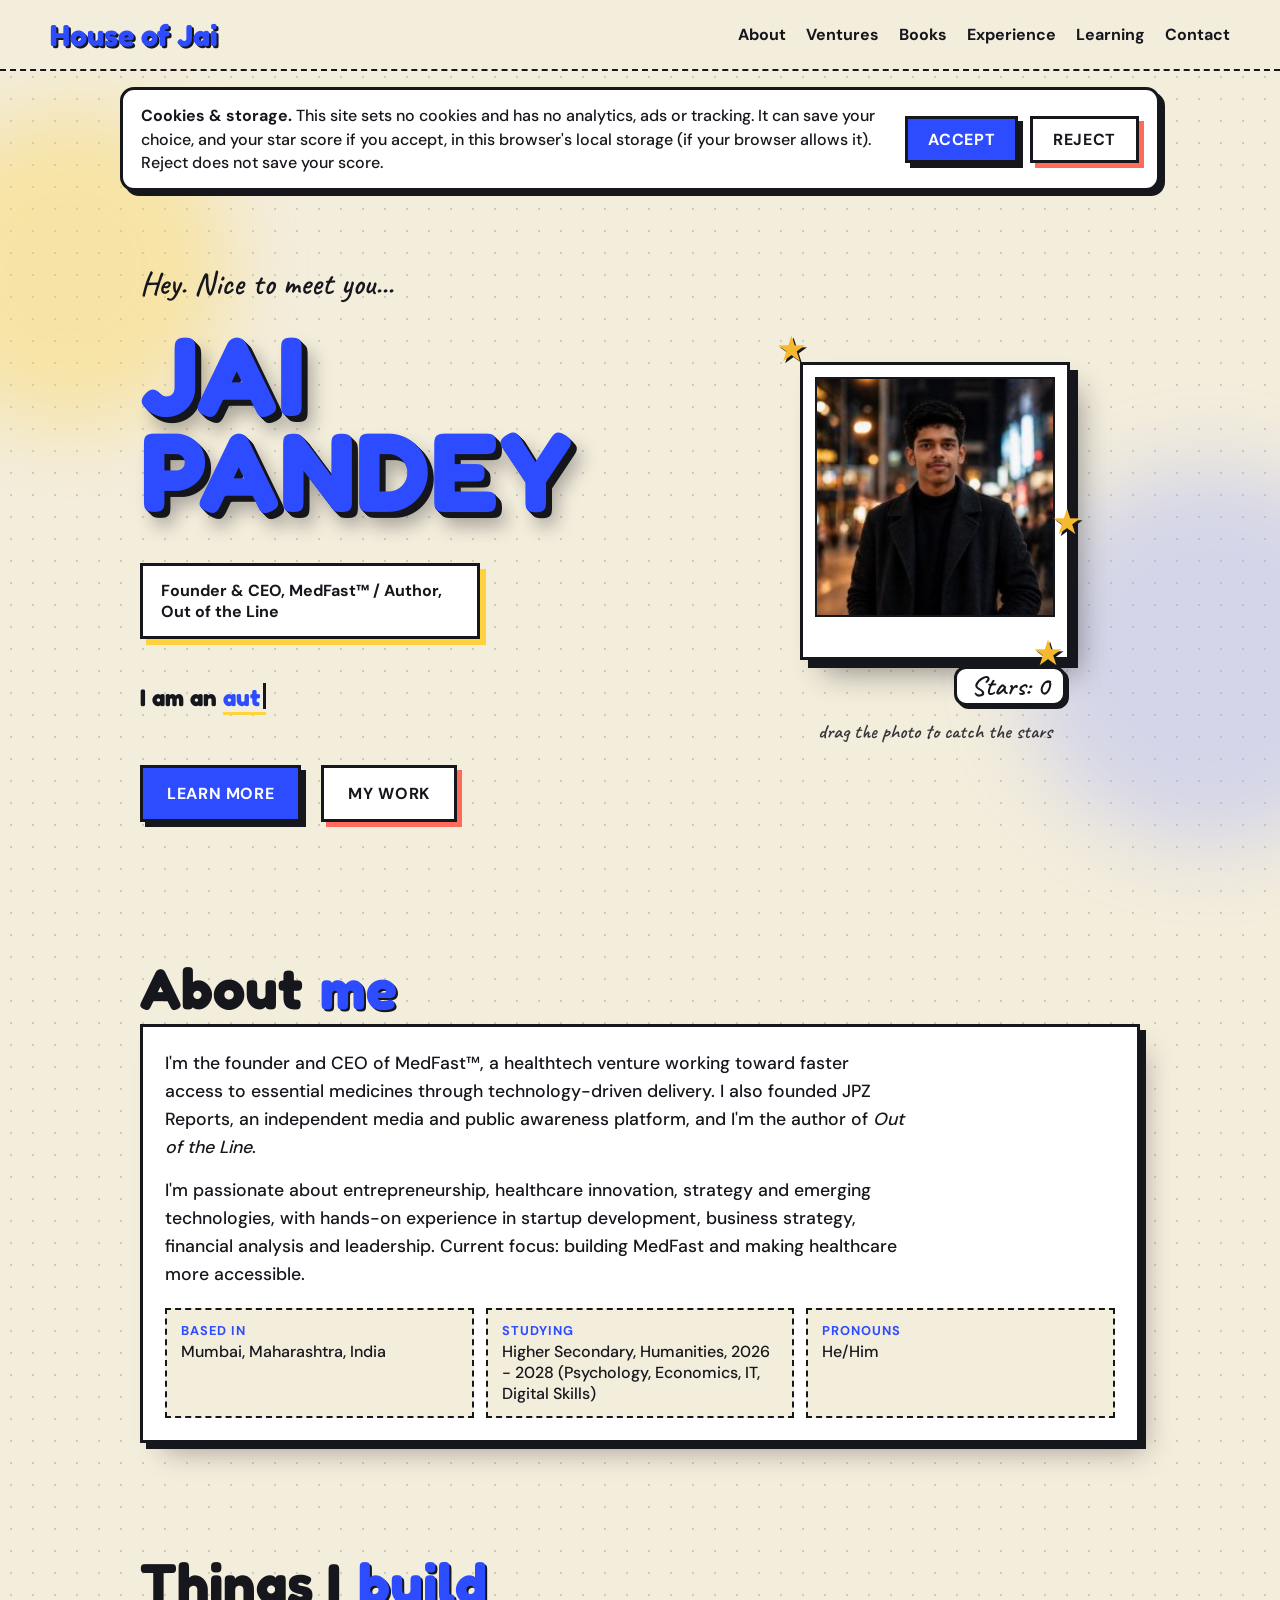
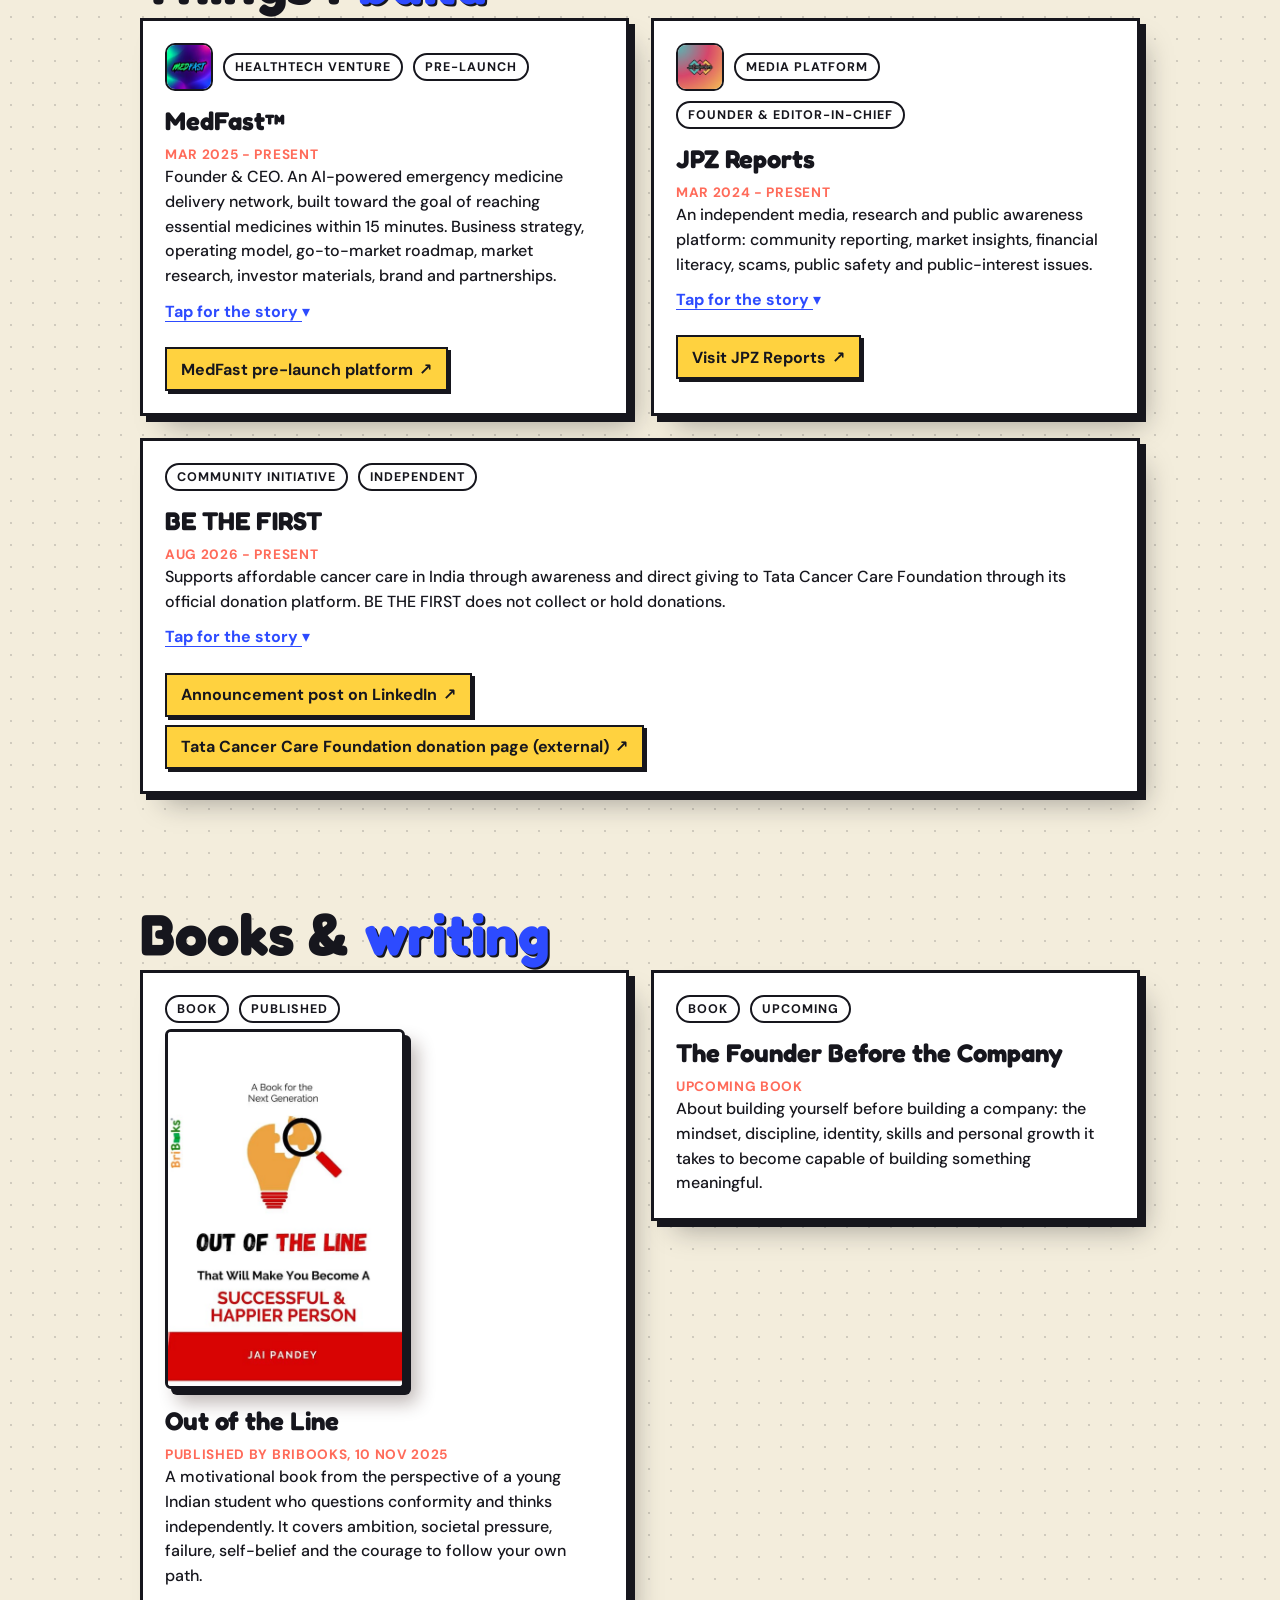
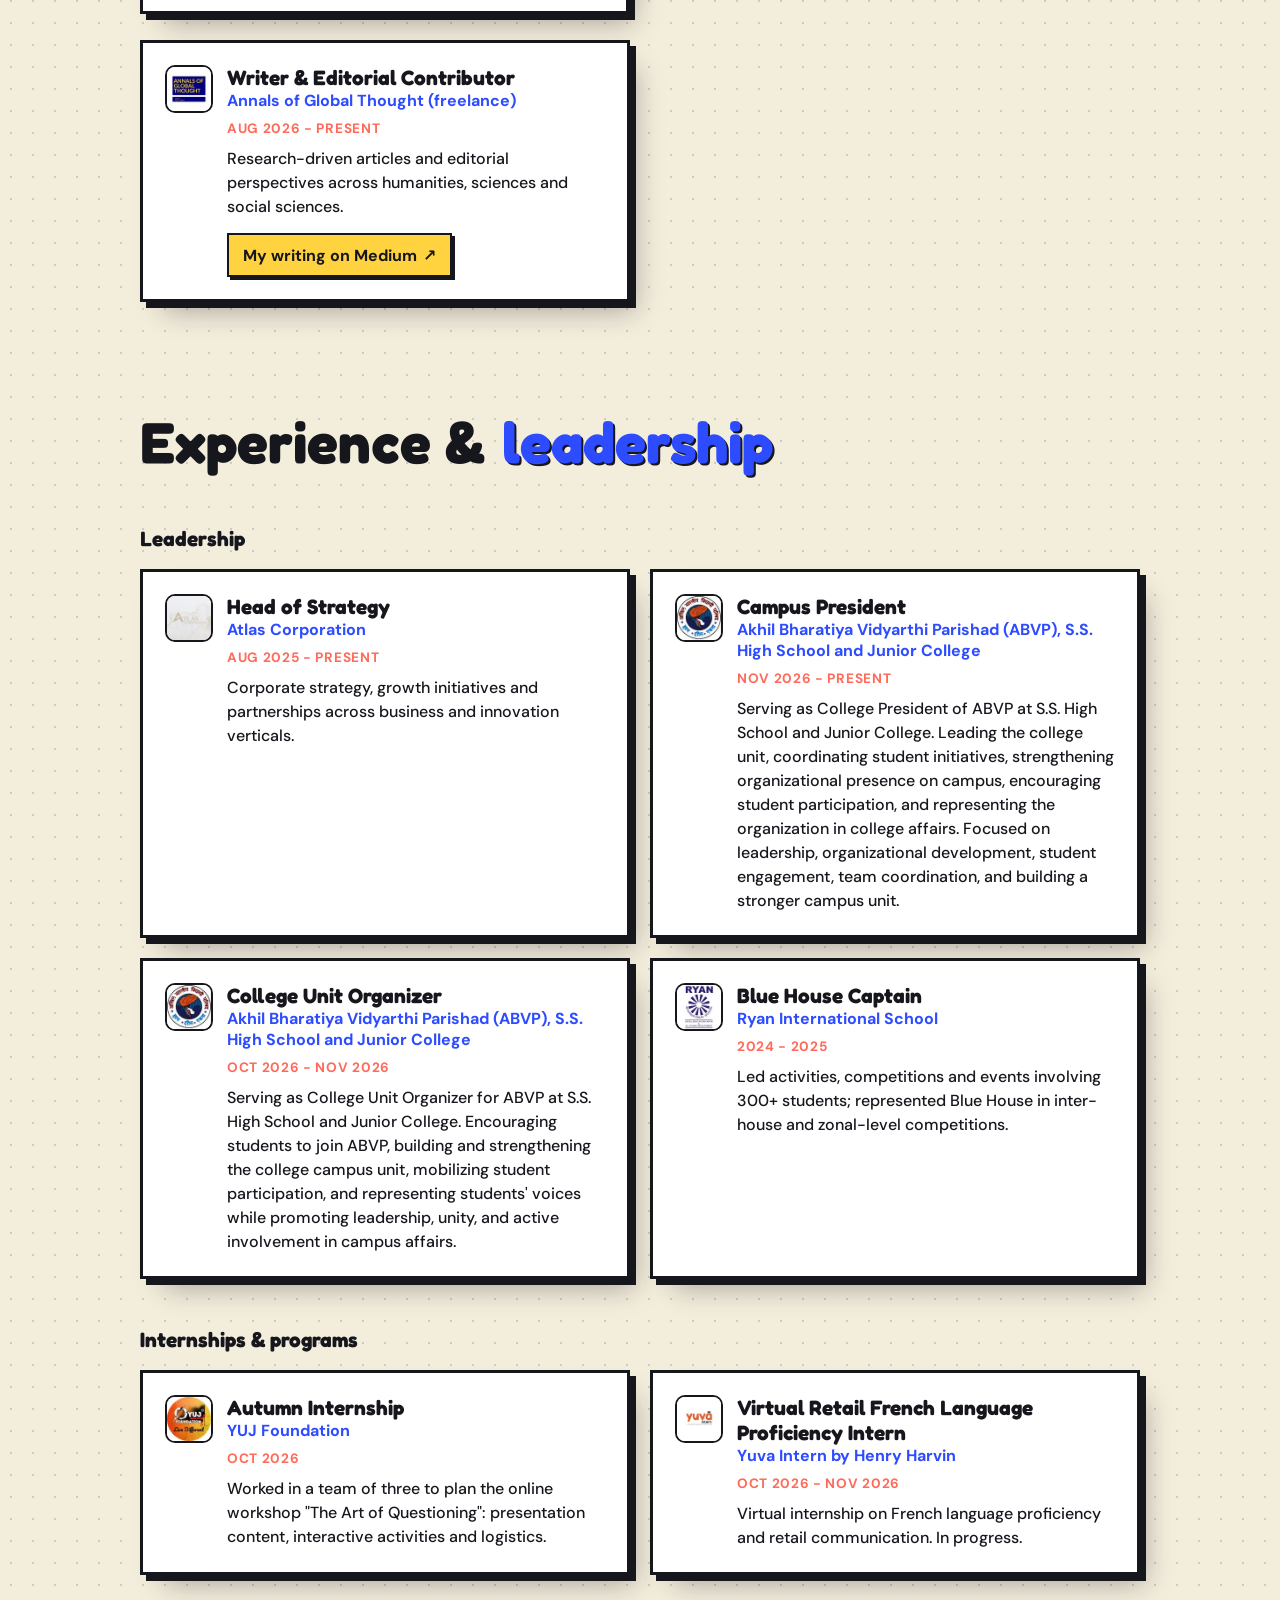
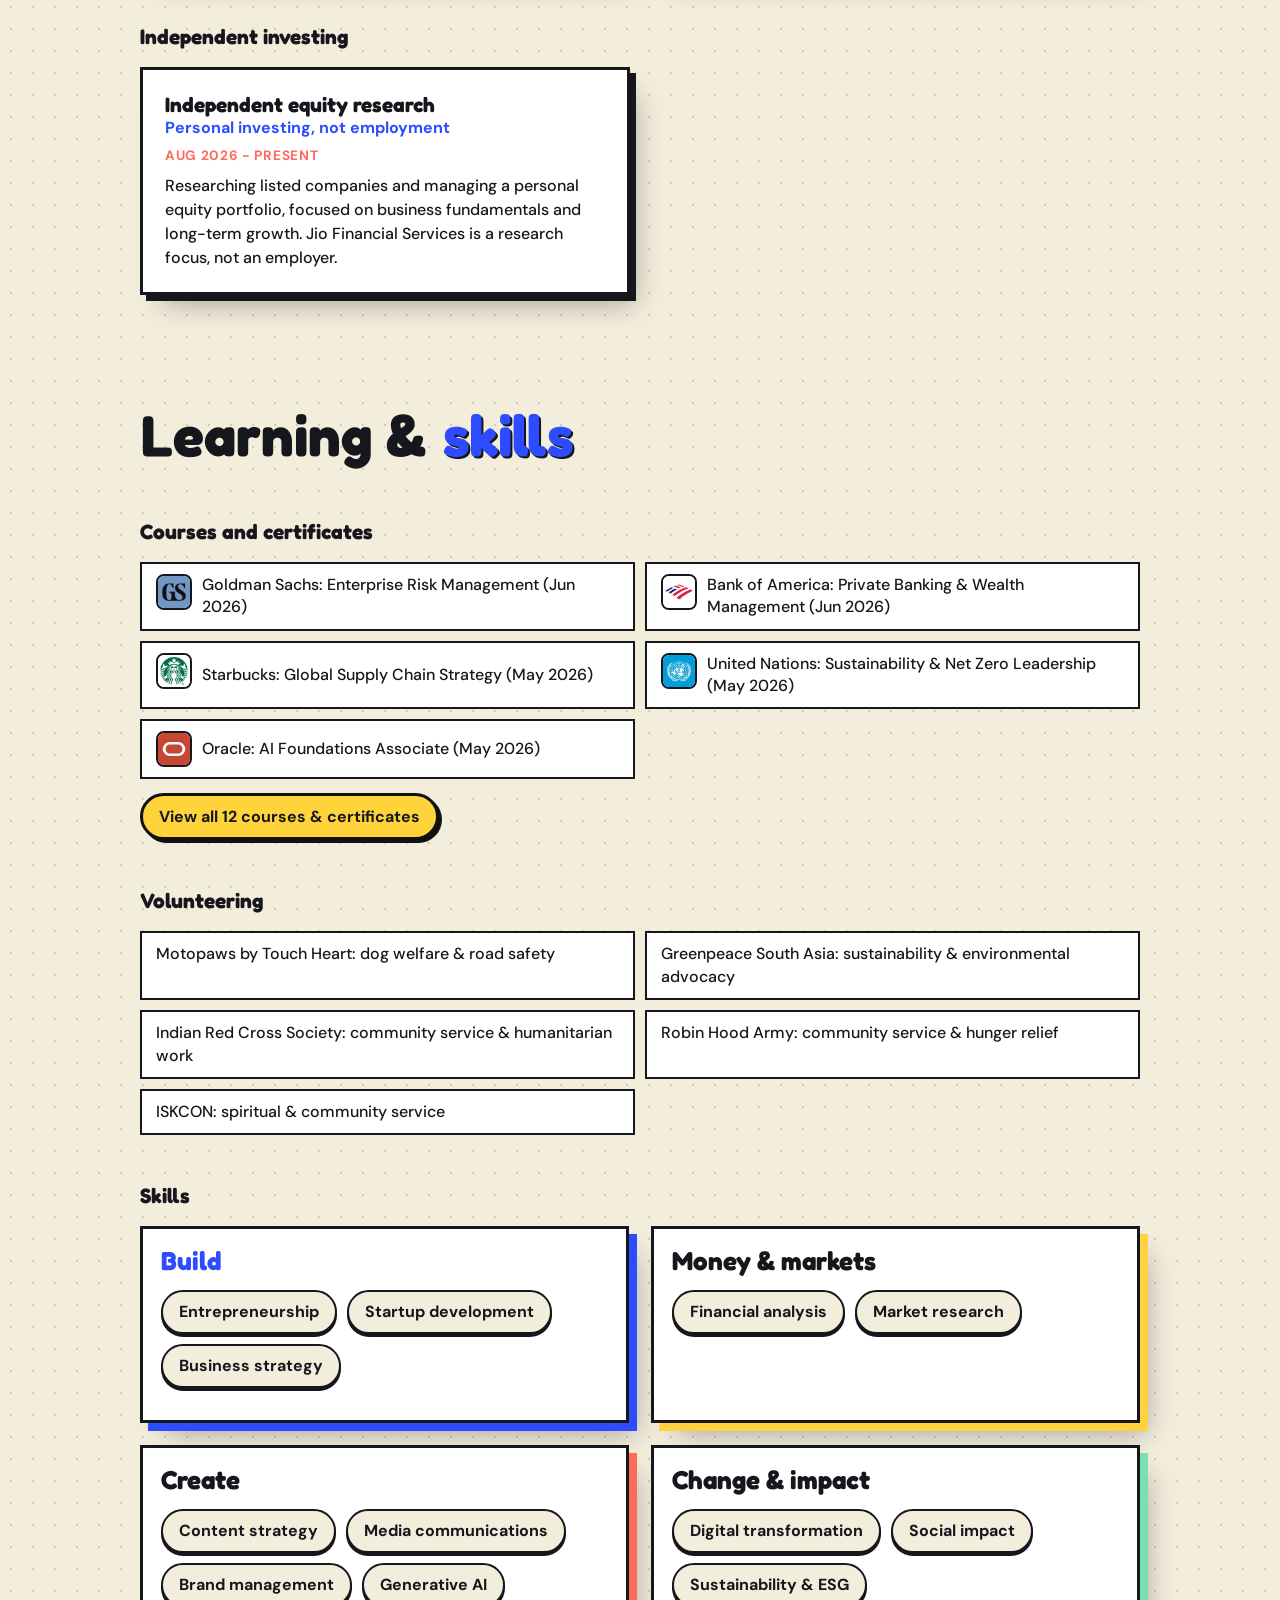
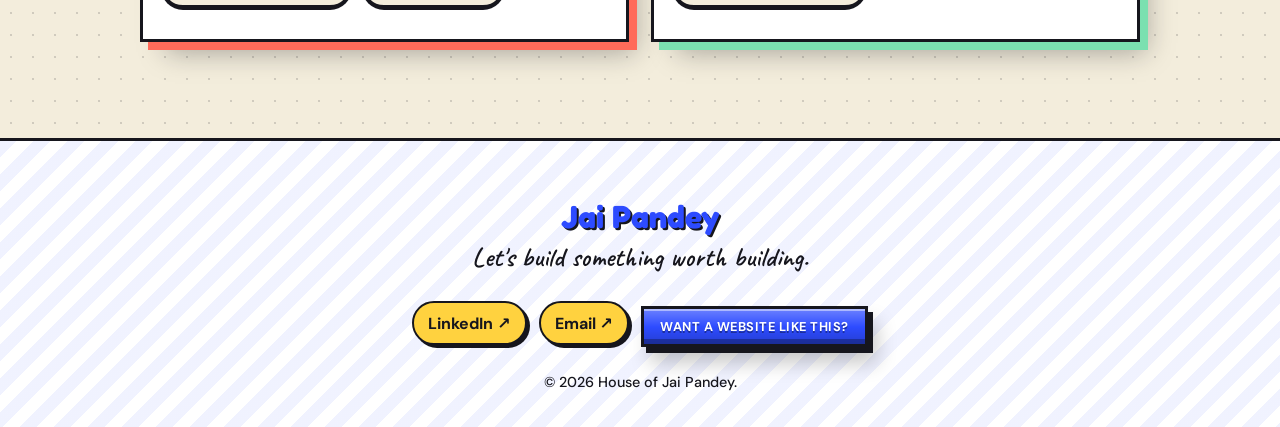
==== commit 3bc1b690: "Activate updated ABVP experience, preserve festival design" ====
--- a/index.html
+++ b/index.html
@@ -1 +1 @@
-<!doctype html><html lang="en"><head><meta charset="utf-8"><meta name="viewport" content="width=device-width,initial-scale=1"><title>House of Jai Pandey</title><meta name="description" content="Founder &amp; CEO of MedFast. Author of Out of the Line. Strategy, writing and ventures."><meta property="og:type" content="website"><meta property="og:url" content="https://ijaipandey.github.io/"><meta property="og:title" content="House of Jai Pandey"><meta property="og:description" content="Founder &amp; CEO of MedFast. Author of Out of the Line. Strategy, writing and ventures."><meta property="og:image" content="https://ijaipandey.github.io/2-og-square.jpg"><meta property="og:image:width" content="1200"><meta property="og:image:height" content="1200"><meta property="og:image:type" content="image/jpeg"><meta property="og:image:alt" content="Jai Pandey, House of Jai"><meta name="twitter:card" content="summary"><meta name="twitter:title" content="House of Jai Pandey"><meta name="twitter:description" content="Founder &amp; CEO of MedFast. Author of Out of the Line. Strategy, writing and ventures."><meta name="twitter:image" content="https://ijaipandey.github.io/2-og-square.jpg"><link rel="stylesheet" href="3-festival-v12.css"><link rel="icon" type="image/png" href="1-favicon.png"><link rel="canonical" href="https://ijaipandey.github.io/"><script type="application/ld+json">{"@context":"https://schema.org","@type":"Person","name":"Jai Pandey","url":"https://ijaipandey.github.io/","jobTitle":"Founder & CEO, MedFast","description":"Founder & CEO of MedFast. Author of Out of the Line. Strategy, writing and ventures.","sameAs":["https://www.linkedin.com/in/ijaipandey/"]}</script><style>.hj-badge.hj-inline{position:static;animation:none;transform:none;margin:6px 0 0;display:inline-flex;font-size:.8rem;min-height:40px;padding:9px 16px}.hj-badge.hj-inline::after{display:none}.hj-badge.hj-inline:hover,.hj-badge.hj-inline:active{transform:none}.pf-contact{flex-wrap:wrap;align-items:center}</style></head><body><div id="root"><div style="position:absolute;width:1px;height:1px;overflow:hidden;clip:rect(0 0 0 0);white-space:nowrap"><h1>Jai Pandey</h1><p>Founder &amp; CEO, MedFast. Author, Out of the Line.</p><p>I'm the founder and CEO of MedFast, a healthtech venture working toward faster access to essential medicines through technology-driven delivery. I also founded JPZ Reports, an independent media and public awareness platform, and I'm the author of Out of the Line.</p><p>Based in Mumbai, Maharashtra, India.</p><a href="https://www.linkedin.com/in/ijaipandey/">LinkedIn</a> <a href="websites.html">Websites by Jai</a></div></div><script src="2-festival-v12.js"></script></body></html>
+<!doctype html><html lang="en"><head><meta charset="utf-8"><meta name="viewport" content="width=device-width,initial-scale=1"><title>House of Jai Pandey</title><meta name="description" content="Founder &amp; CEO of MedFast. Author of Out of the Line. Strategy, writing and ventures."><meta property="og:type" content="website"><meta property="og:url" content="https://ijaipandey.github.io/"><meta property="og:title" content="House of Jai Pandey"><meta property="og:description" content="Founder &amp; CEO of MedFast. Author of Out of the Line. Strategy, writing and ventures."><meta property="og:image" content="https://ijaipandey.github.io/2-og-square.jpg"><meta property="og:image:width" content="1200"><meta property="og:image:height" content="1200"><meta property="og:image:type" content="image/jpeg"><meta property="og:image:alt" content="Jai Pandey, House of Jai"><meta name="twitter:card" content="summary"><meta name="twitter:title" content="House of Jai Pandey"><meta name="twitter:description" content="Founder &amp; CEO of MedFast. Author of Out of the Line. Strategy, writing and ventures."><meta name="twitter:image" content="https://ijaipandey.github.io/2-og-square.jpg"><link rel="stylesheet" href="3-festival-v12.css"><link rel="icon" type="image/png" href="1-favicon.png"><link rel="canonical" href="https://ijaipandey.github.io/"><script type="application/ld+json">{"@context":"https://schema.org","@type":"Person","name":"Jai Pandey","url":"https://ijaipandey.github.io/","jobTitle":"Founder & CEO, MedFast","description":"Founder & CEO of MedFast. Author of Out of the Line. Strategy, writing and ventures.","sameAs":["https://www.linkedin.com/in/ijaipandey/"]}</script><style>.hj-badge.hj-inline{position:static;animation:none;transform:none;margin:6px 0 0;display:inline-flex;font-size:.8rem;min-height:40px;padding:9px 16px}.hj-badge.hj-inline::after{display:none}.hj-badge.hj-inline:hover,.hj-badge.hj-inline:active{transform:none}.pf-contact{flex-wrap:wrap;align-items:center}</style></head><body><div id="root"><div style="position:absolute;width:1px;height:1px;overflow:hidden;clip:rect(0 0 0 0);white-space:nowrap"><h1>Jai Pandey</h1><p>Founder &amp; CEO, MedFast. Author, Out of the Line.</p><p>I'm the founder and CEO of MedFast, a healthtech venture working toward faster access to essential medicines through technology-driven delivery. I also founded JPZ Reports, an independent media and public awareness platform, and I'm the author of Out of the Line.</p><p>Based in Mumbai, Maharashtra, India.</p><a href="https://www.linkedin.com/in/ijaipandey/">LinkedIn</a> <a href="websites.html">Websites by Jai</a></div></div><script src="1-2-festival-v12.js"></script></body></html>
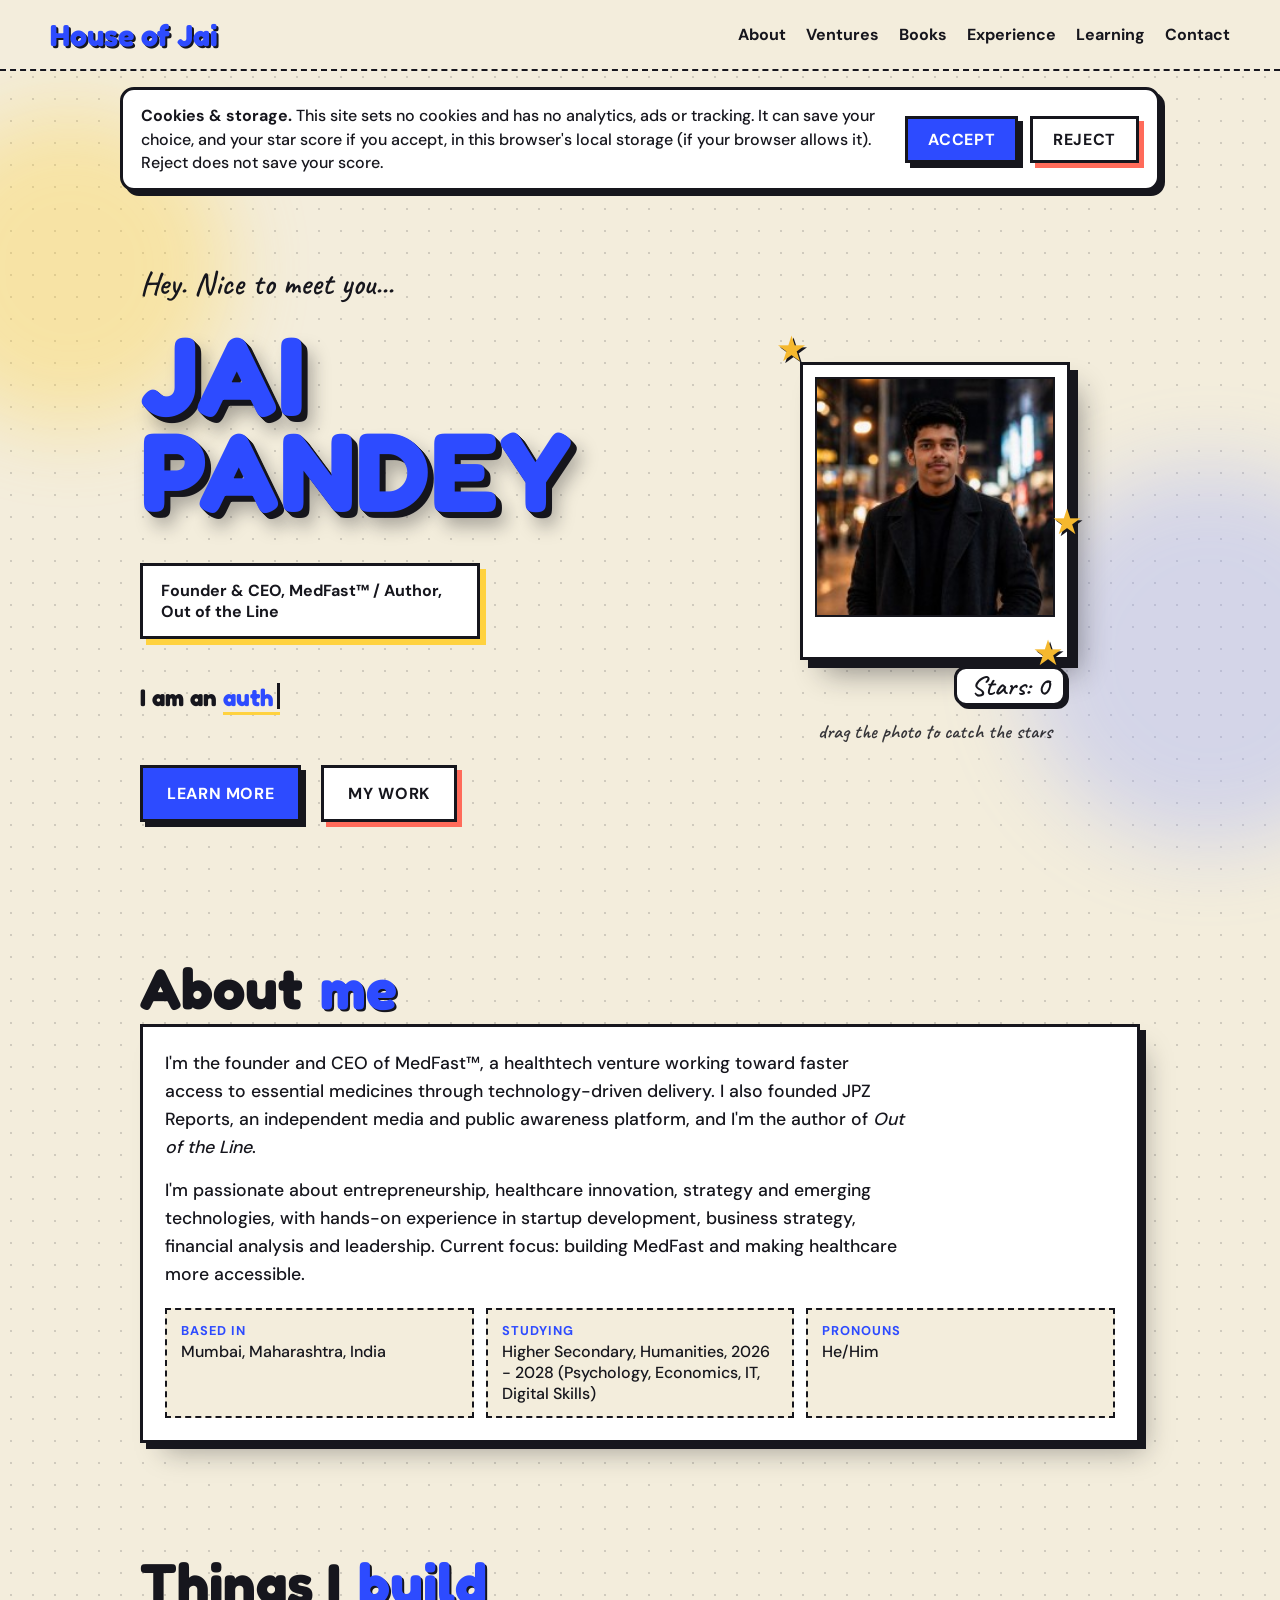
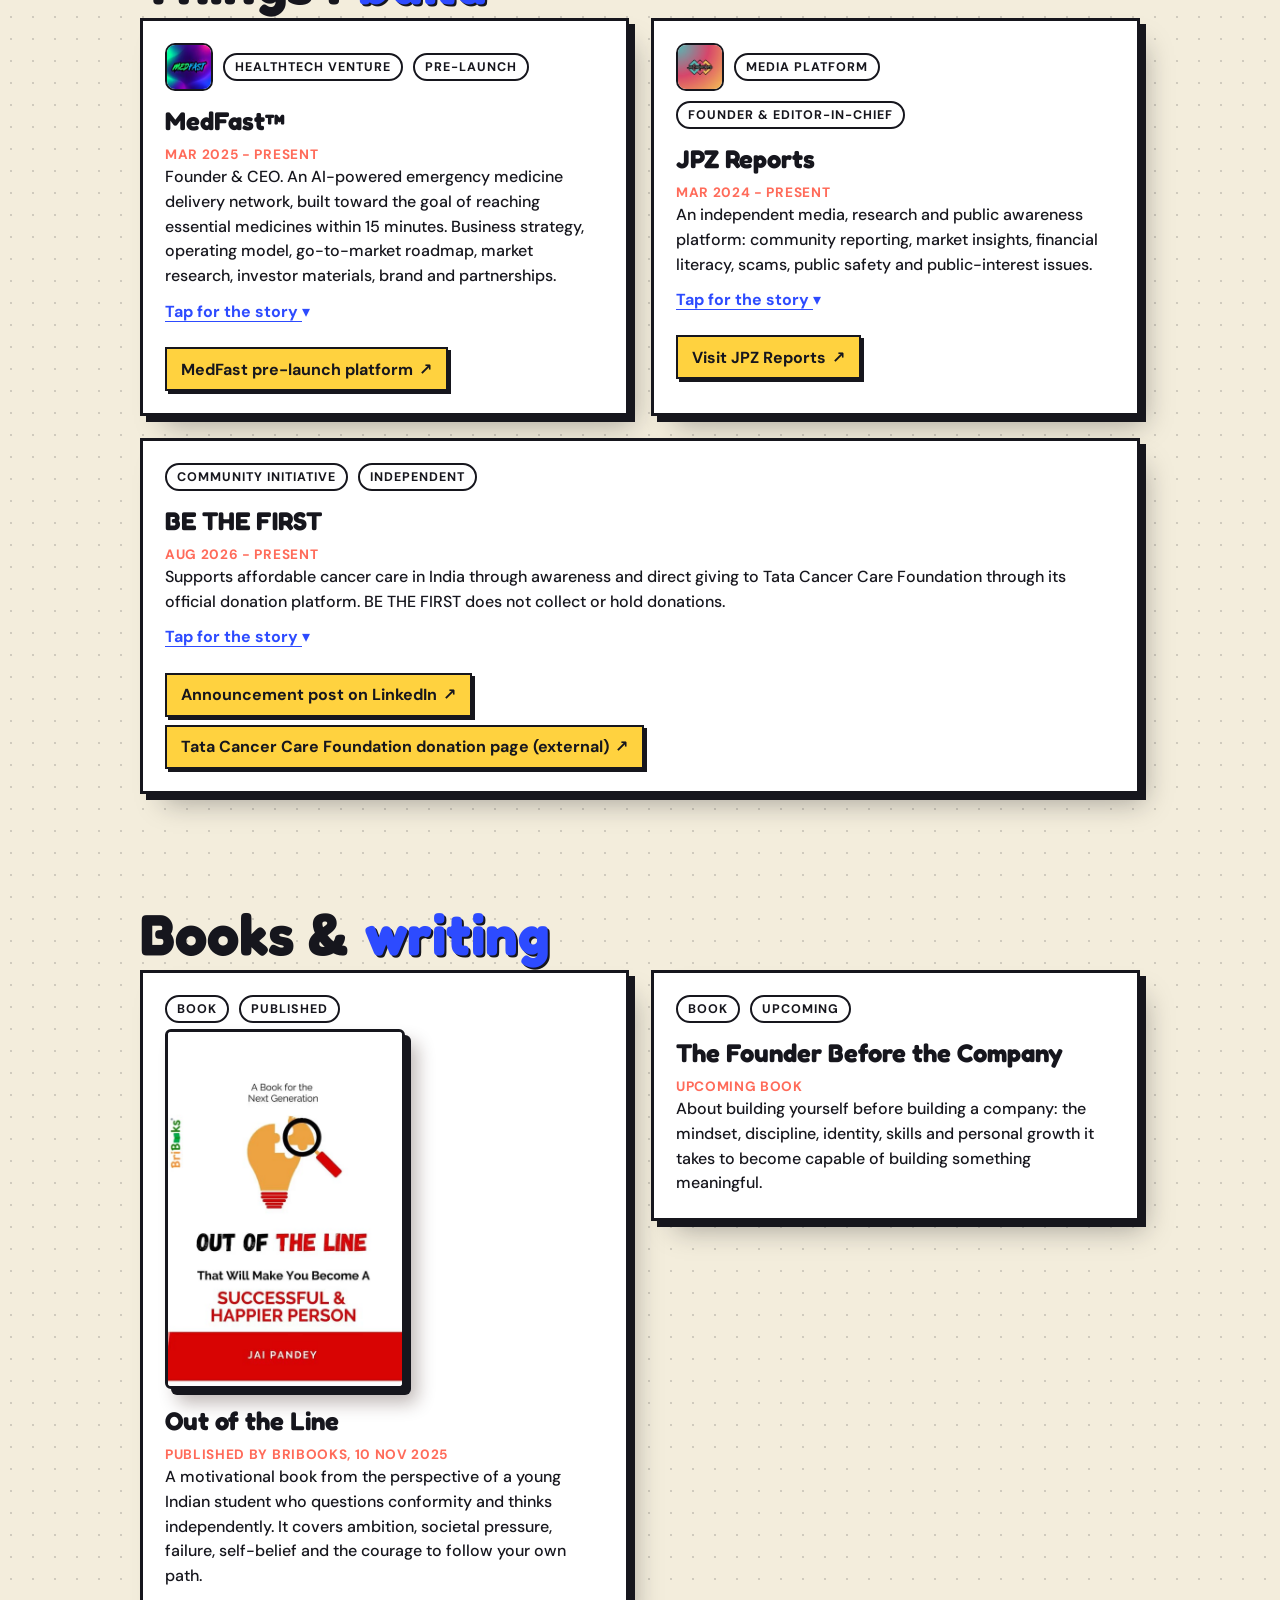
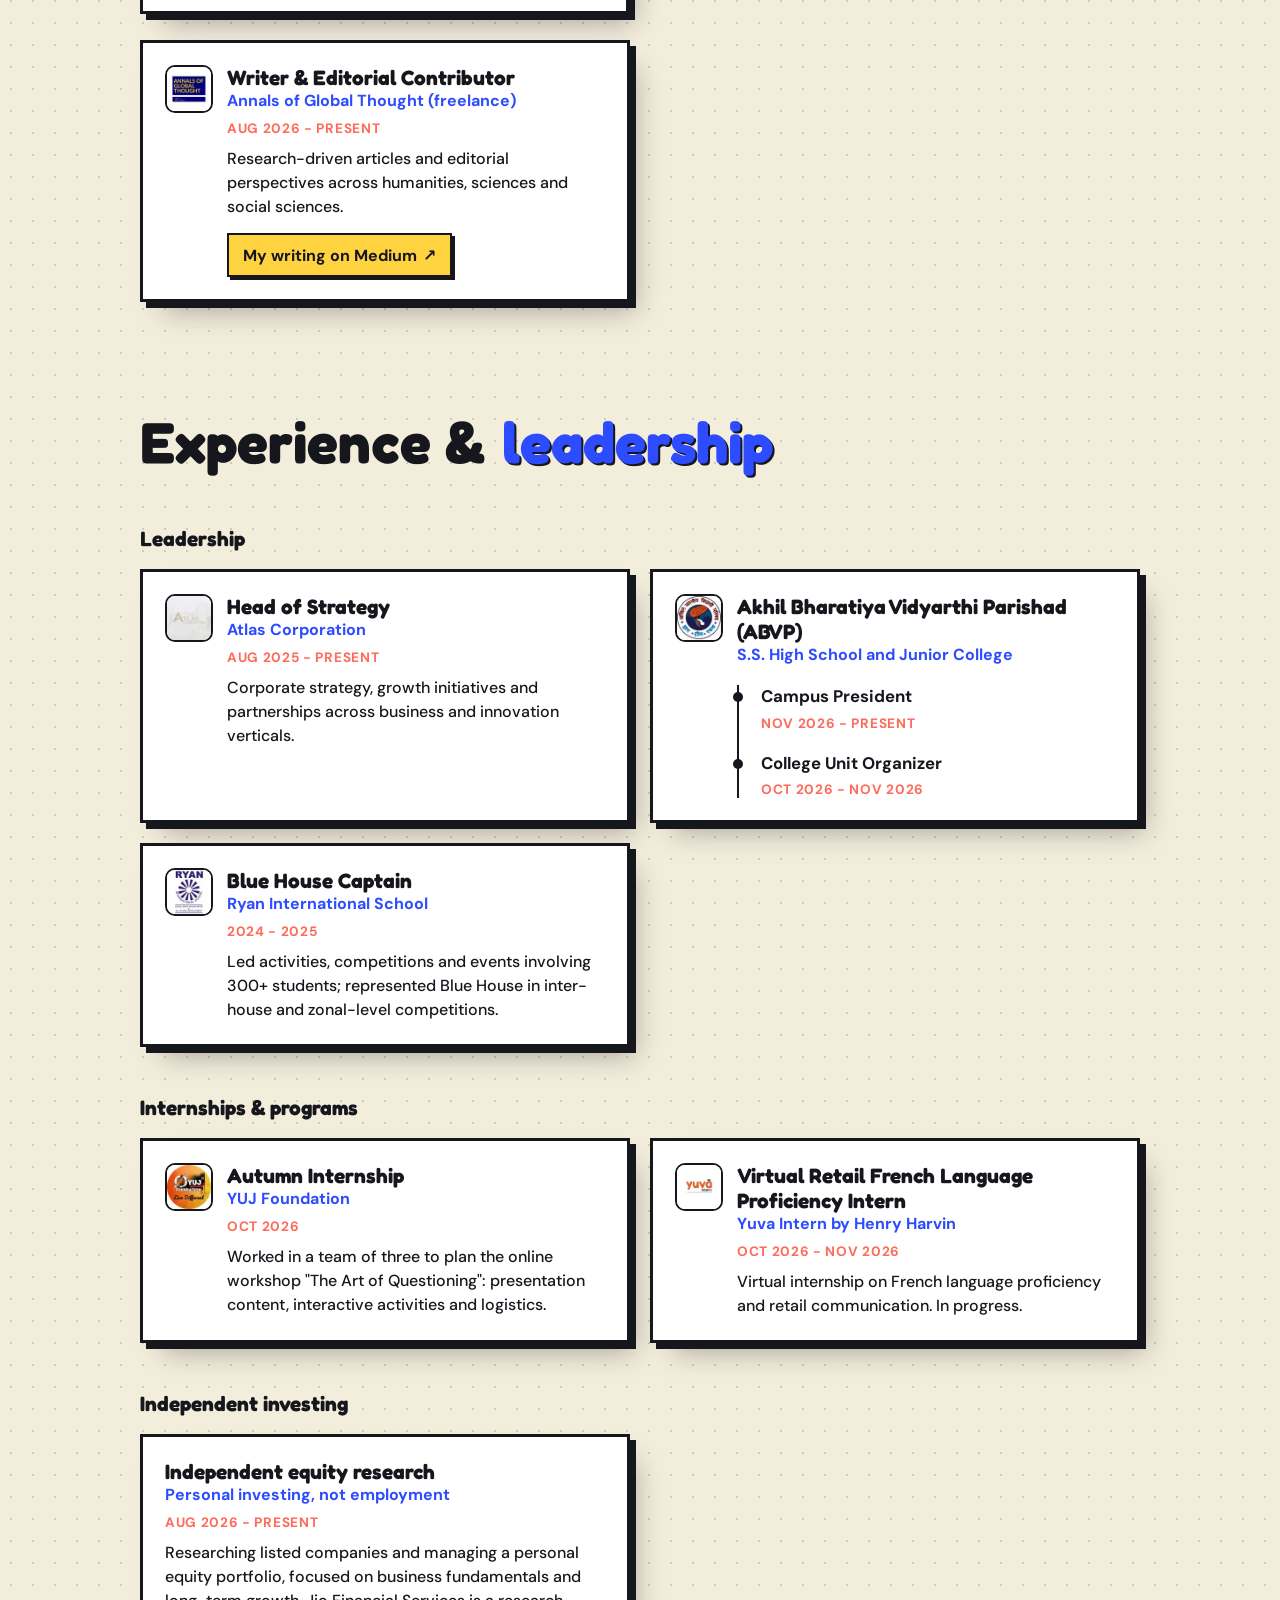
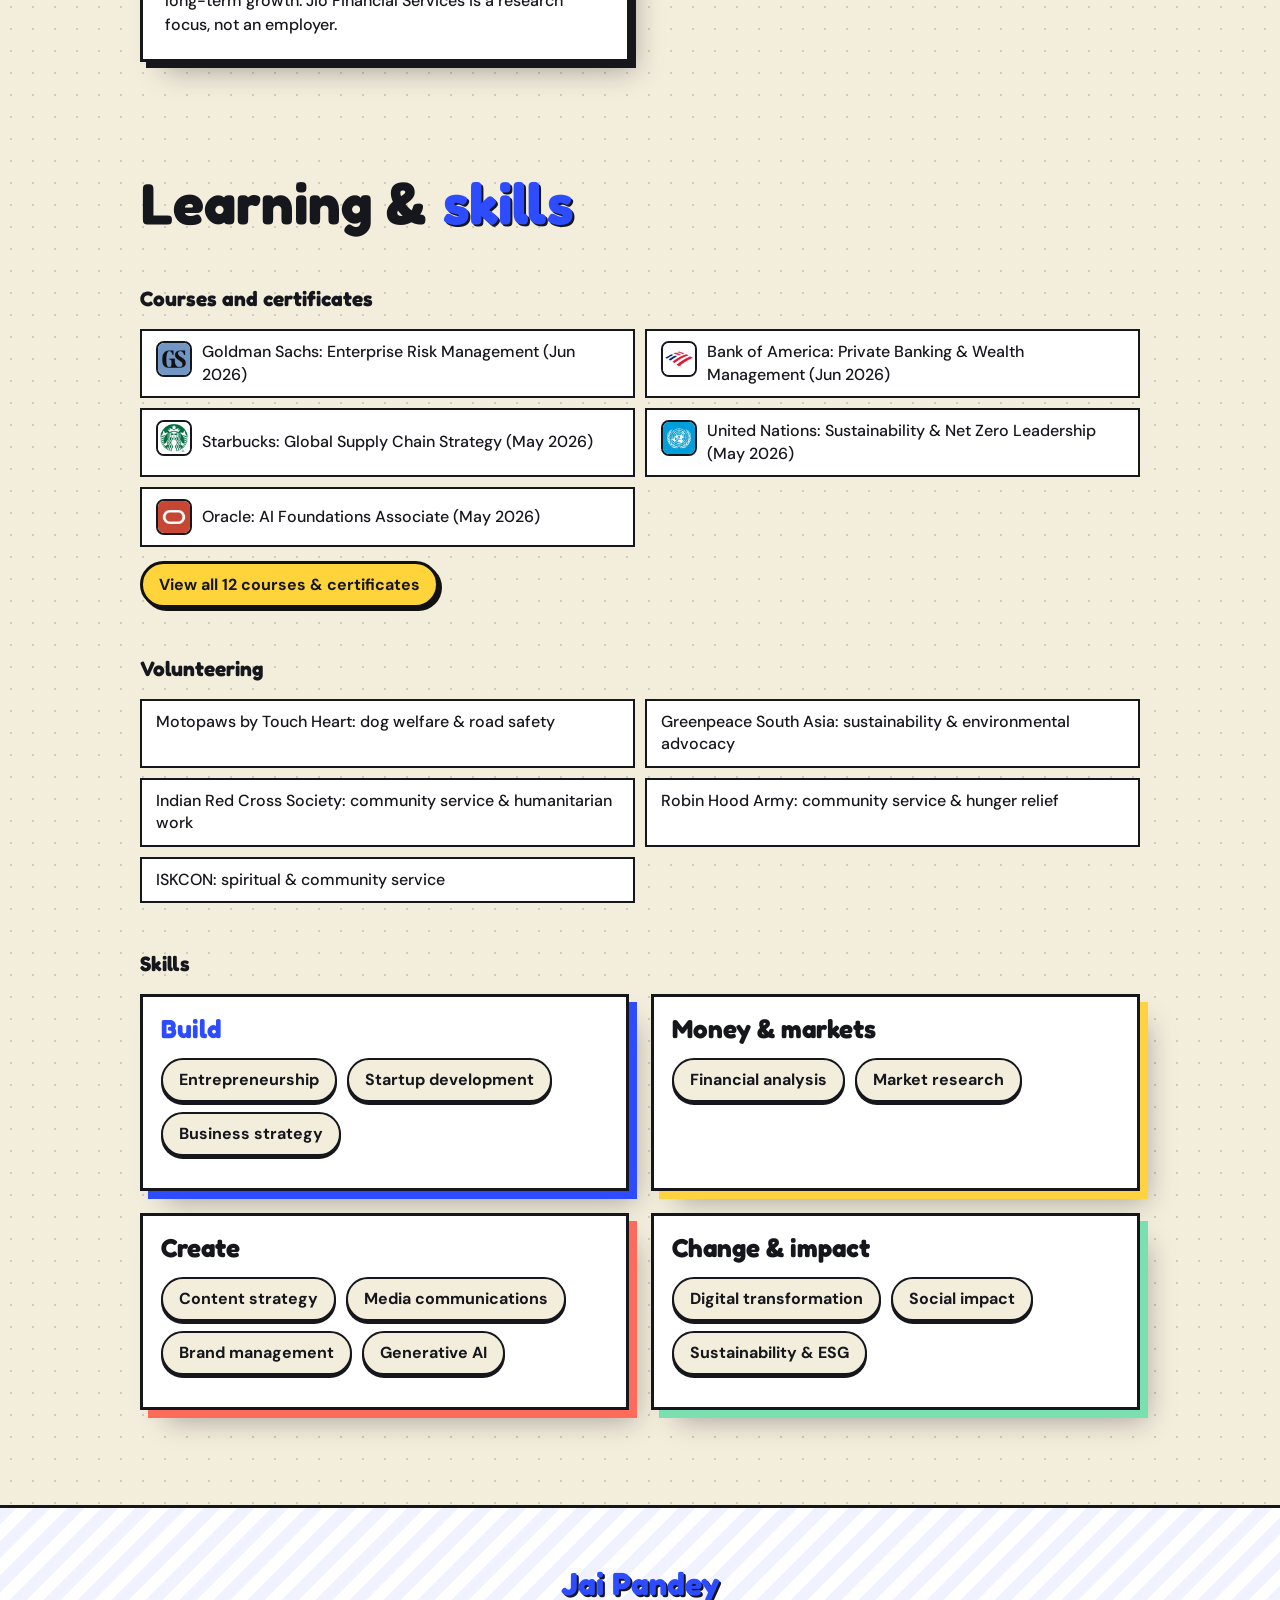
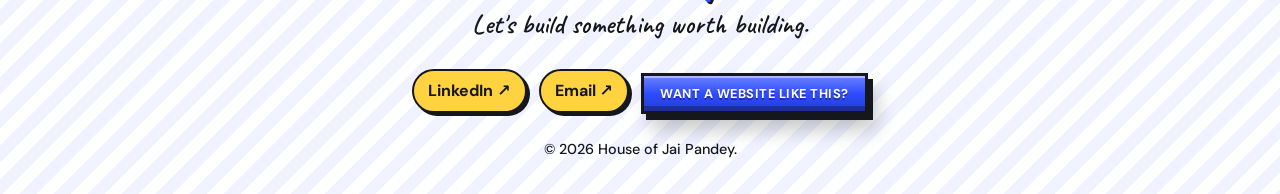
==== commit f586696f: "Activate compact ABVP promotion timeline" ====
--- a/index.html
+++ b/index.html
@@ -1 +1 @@
-<!doctype html><html lang="en"><head><meta charset="utf-8"><meta name="viewport" content="width=device-width,initial-scale=1"><title>House of Jai Pandey</title><meta name="description" content="Founder &amp; CEO of MedFast. Author of Out of the Line. Strategy, writing and ventures."><meta property="og:type" content="website"><meta property="og:url" content="https://ijaipandey.github.io/"><meta property="og:title" content="House of Jai Pandey"><meta property="og:description" content="Founder &amp; CEO of MedFast. Author of Out of the Line. Strategy, writing and ventures."><meta property="og:image" content="https://ijaipandey.github.io/2-og-square.jpg"><meta property="og:image:width" content="1200"><meta property="og:image:height" content="1200"><meta property="og:image:type" content="image/jpeg"><meta property="og:image:alt" content="Jai Pandey, House of Jai"><meta name="twitter:card" content="summary"><meta name="twitter:title" content="House of Jai Pandey"><meta name="twitter:description" content="Founder &amp; CEO of MedFast. Author of Out of the Line. Strategy, writing and ventures."><meta name="twitter:image" content="https://ijaipandey.github.io/2-og-square.jpg"><link rel="stylesheet" href="3-festival-v12.css"><link rel="icon" type="image/png" href="1-favicon.png"><link rel="canonical" href="https://ijaipandey.github.io/"><script type="application/ld+json">{"@context":"https://schema.org","@type":"Person","name":"Jai Pandey","url":"https://ijaipandey.github.io/","jobTitle":"Founder & CEO, MedFast","description":"Founder & CEO of MedFast. Author of Out of the Line. Strategy, writing and ventures.","sameAs":["https://www.linkedin.com/in/ijaipandey/"]}</script><style>.hj-badge.hj-inline{position:static;animation:none;transform:none;margin:6px 0 0;display:inline-flex;font-size:.8rem;min-height:40px;padding:9px 16px}.hj-badge.hj-inline::after{display:none}.hj-badge.hj-inline:hover,.hj-badge.hj-inline:active{transform:none}.pf-contact{flex-wrap:wrap;align-items:center}</style></head><body><div id="root"><div style="position:absolute;width:1px;height:1px;overflow:hidden;clip:rect(0 0 0 0);white-space:nowrap"><h1>Jai Pandey</h1><p>Founder &amp; CEO, MedFast. Author, Out of the Line.</p><p>I'm the founder and CEO of MedFast, a healthtech venture working toward faster access to essential medicines through technology-driven delivery. I also founded JPZ Reports, an independent media and public awareness platform, and I'm the author of Out of the Line.</p><p>Based in Mumbai, Maharashtra, India.</p><a href="https://www.linkedin.com/in/ijaipandey/">LinkedIn</a> <a href="websites.html">Websites by Jai</a></div></div><script src="1-2-festival-v12.js"></script></body></html>
+<!doctype html><html lang="en"><head><meta charset="utf-8"><meta name="viewport" content="width=device-width,initial-scale=1"><title>House of Jai Pandey</title><meta name="description" content="Founder &amp; CEO of MedFast. Author of Out of the Line. Strategy, writing and ventures."><meta property="og:type" content="website"><meta property="og:url" content="https://ijaipandey.github.io/"><meta property="og:title" content="House of Jai Pandey"><meta property="og:description" content="Founder &amp; CEO of MedFast. Author of Out of the Line. Strategy, writing and ventures."><meta property="og:image" content="https://ijaipandey.github.io/2-og-square.jpg"><meta property="og:image:width" content="1200"><meta property="og:image:height" content="1200"><meta property="og:image:type" content="image/jpeg"><meta property="og:image:alt" content="Jai Pandey, House of Jai"><meta name="twitter:card" content="summary"><meta name="twitter:title" content="House of Jai Pandey"><meta name="twitter:description" content="Founder &amp; CEO of MedFast. Author of Out of the Line. Strategy, writing and ventures."><meta name="twitter:image" content="https://ijaipandey.github.io/2-og-square.jpg"><link rel="stylesheet" href="3-festival-v12.css"><link rel="icon" type="image/png" href="1-favicon.png"><link rel="canonical" href="https://ijaipandey.github.io/"><script type="application/ld+json">{"@context":"https://schema.org","@type":"Person","name":"Jai Pandey","url":"https://ijaipandey.github.io/","jobTitle":"Founder & CEO, MedFast","description":"Founder & CEO of MedFast. Author of Out of the Line. Strategy, writing and ventures.","sameAs":["https://www.linkedin.com/in/ijaipandey/"]}</script><style>.hj-badge.hj-inline{position:static;animation:none;transform:none;margin:6px 0 0;display:inline-flex;font-size:.8rem;min-height:40px;padding:9px 16px}.hj-badge.hj-inline::after{display:none}.hj-badge.hj-inline:hover,.hj-badge.hj-inline:active{transform:none}.pf-contact{flex-wrap:wrap;align-items:center}</style></head><body><div id="root"><div style="position:absolute;width:1px;height:1px;overflow:hidden;clip:rect(0 0 0 0);white-space:nowrap"><h1>Jai Pandey</h1><p>Founder &amp; CEO, MedFast. Author, Out of the Line.</p><p>I'm the founder and CEO of MedFast, a healthtech venture working toward faster access to essential medicines through technology-driven delivery. I also founded JPZ Reports, an independent media and public awareness platform, and I'm the author of Out of the Line.</p><p>Based in Mumbai, Maharashtra, India.</p><a href="https://www.linkedin.com/in/ijaipandey/">LinkedIn</a> <a href="websites.html">Websites by Jai</a></div></div><script src="1-1-2-festival-v12.js"></script></body></html>
